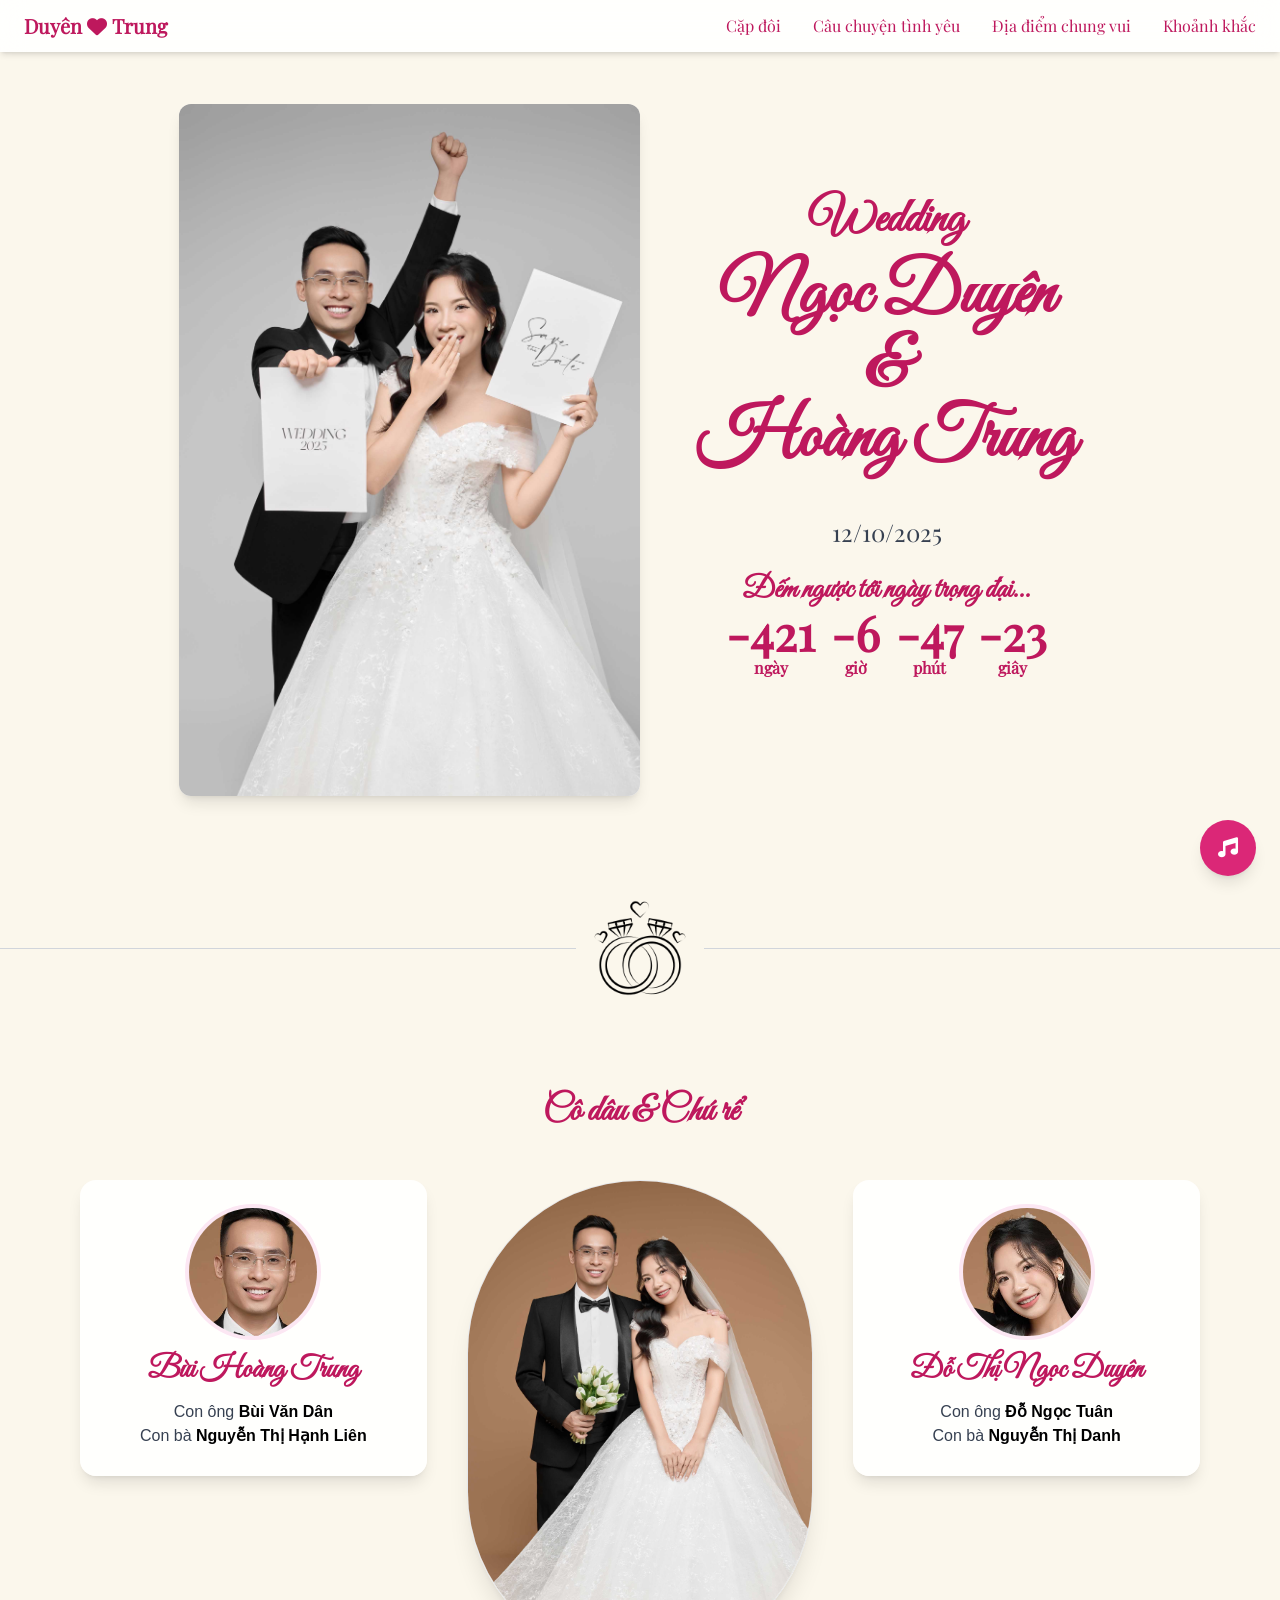
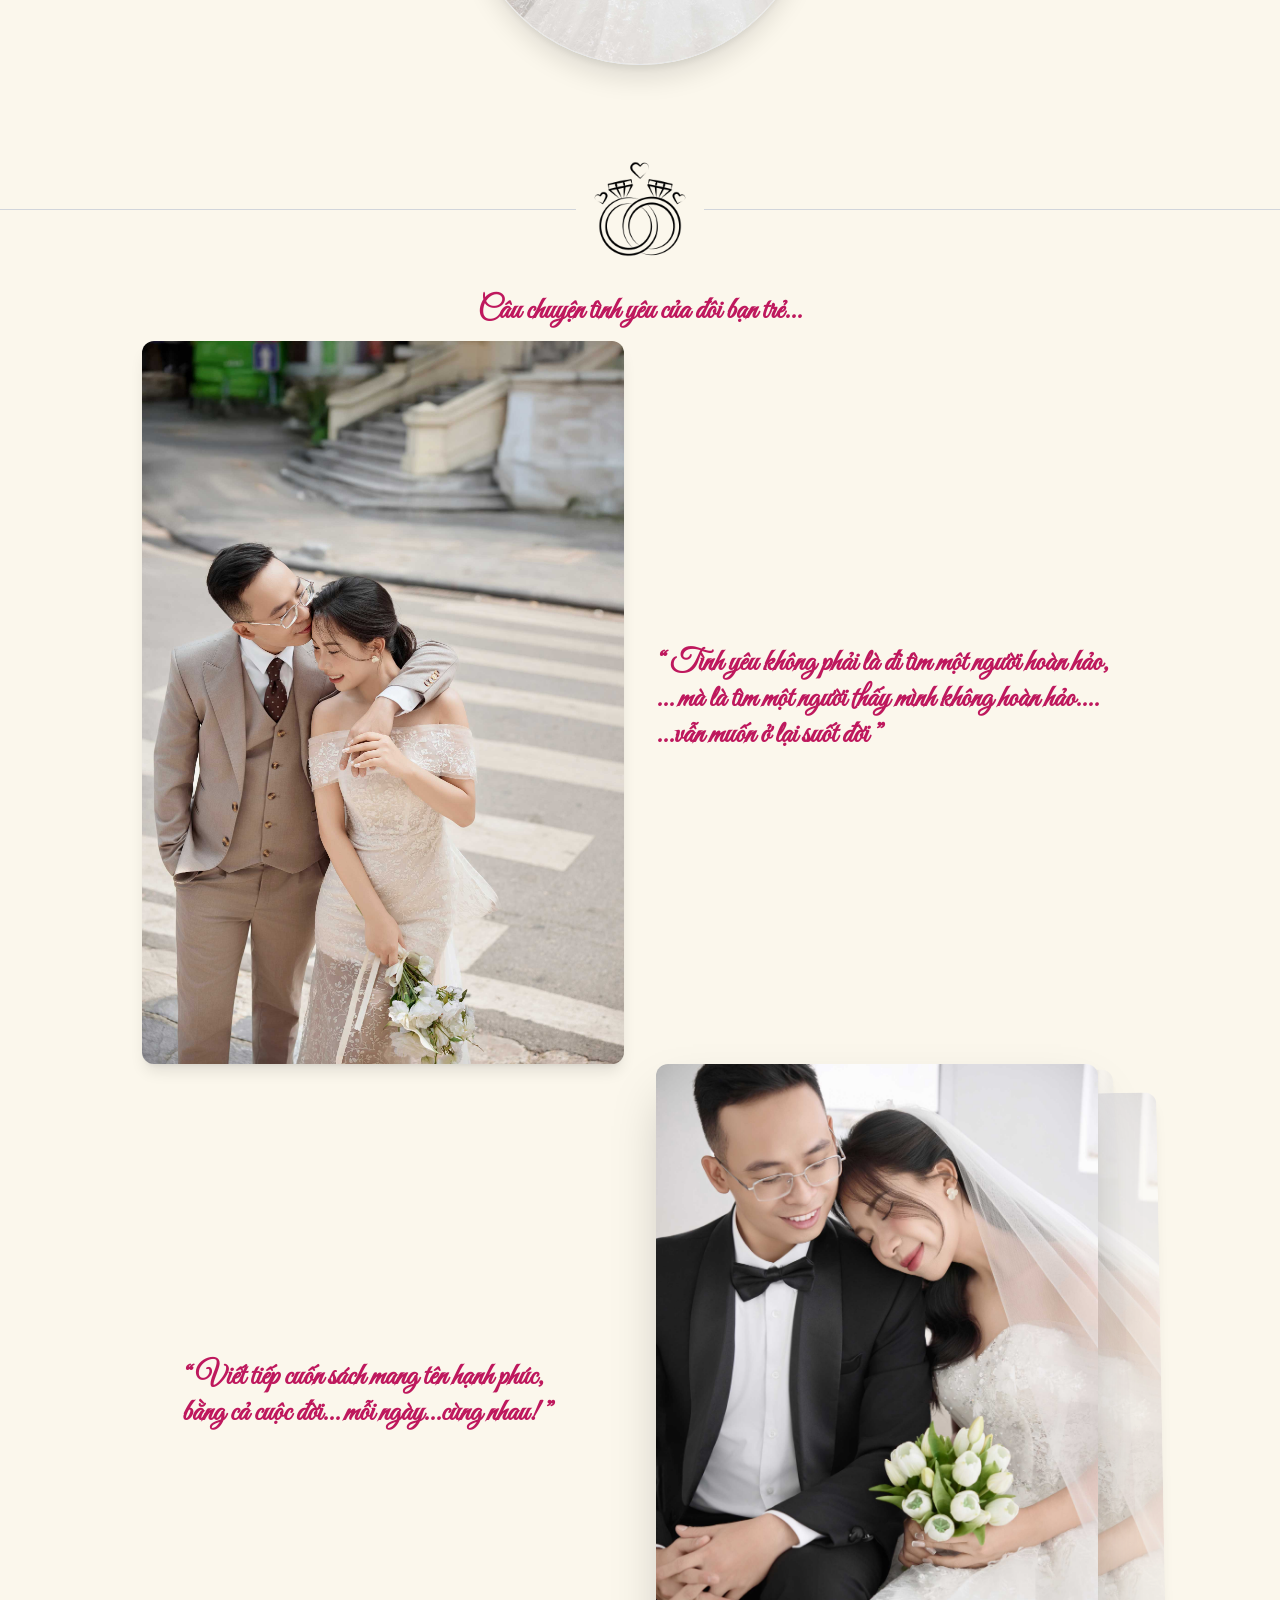
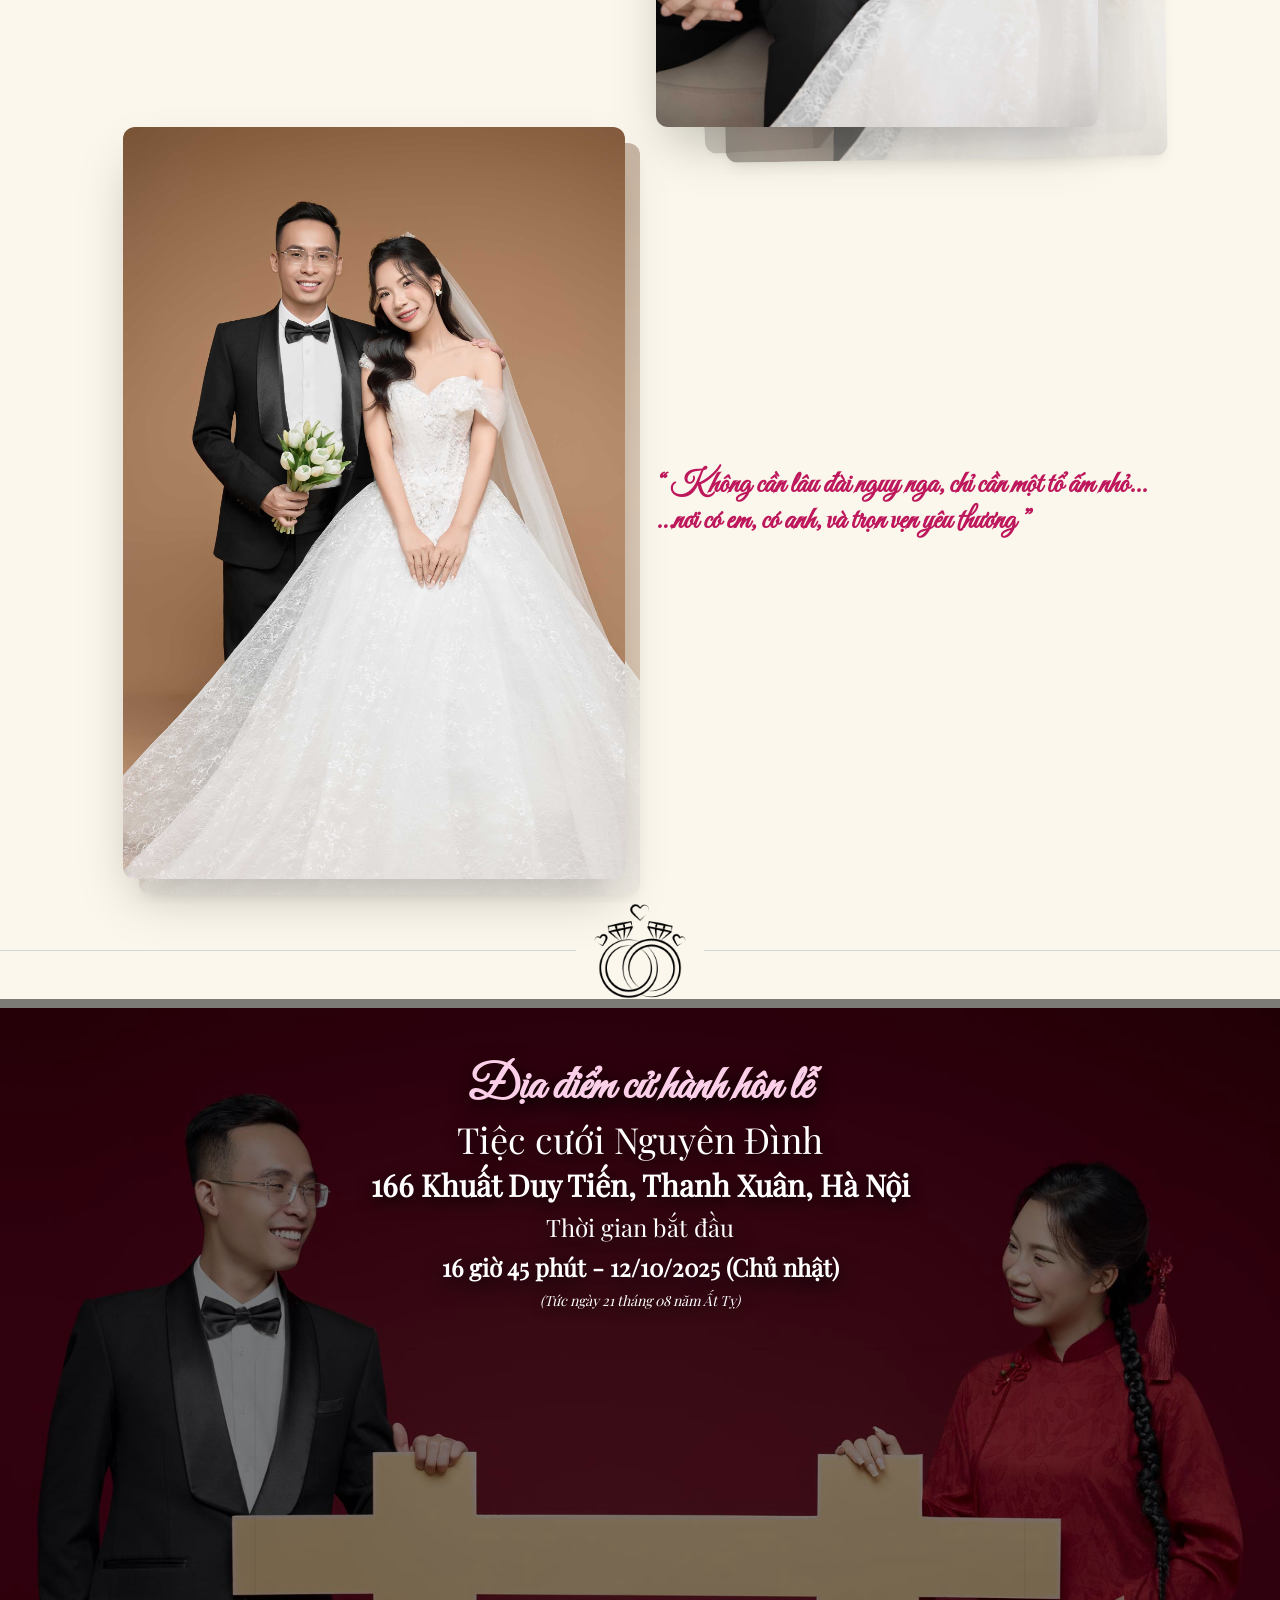
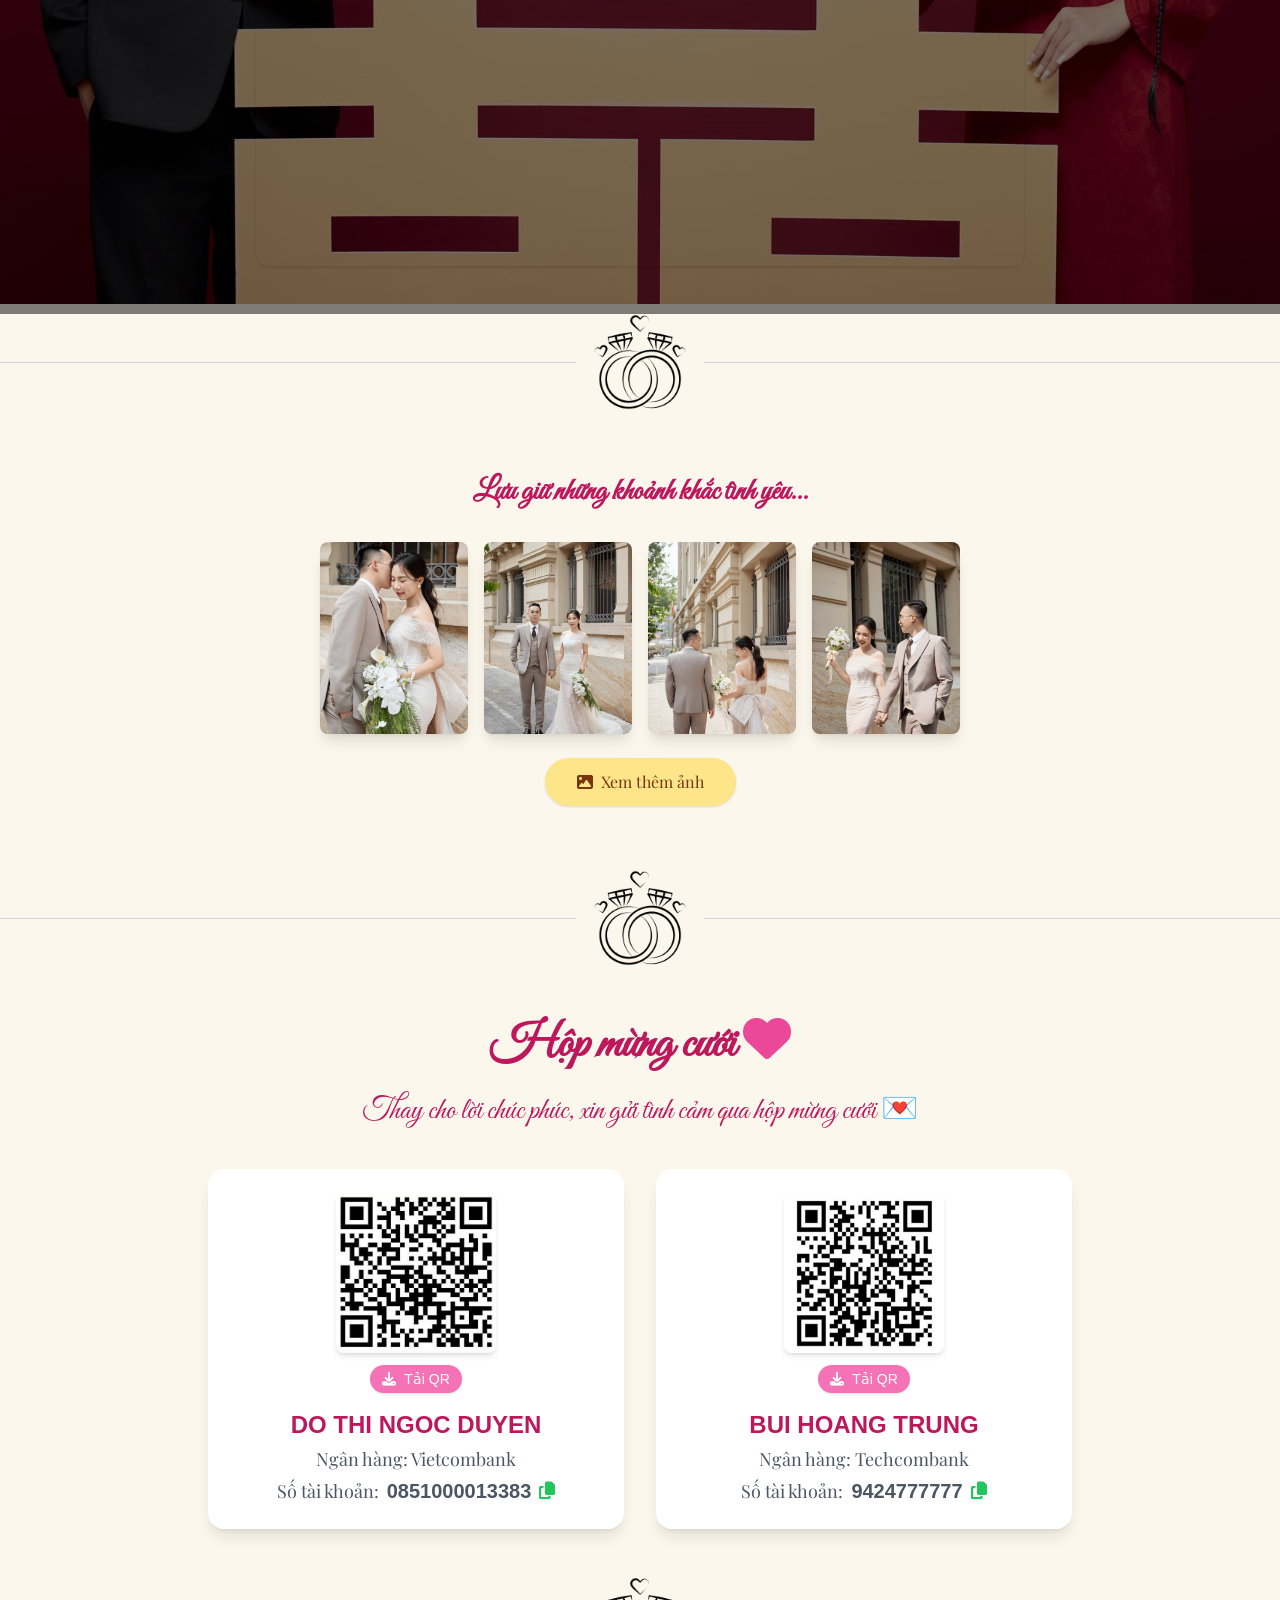
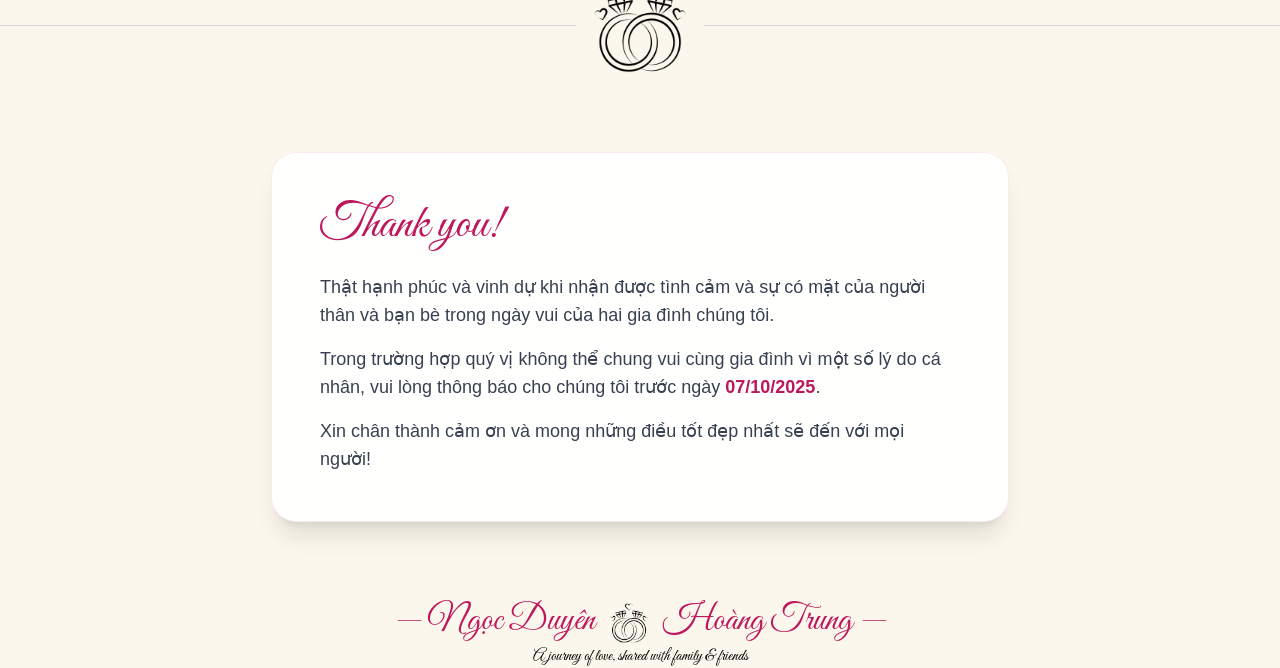
==== index.html @ e0f43626 "Auto-generated commit" ====
<!doctype html>
<html lang="en" data-critters-container>
<head>
  <meta charset="utf-8">
  <title>Trung &hearts; Duyên</title>
  <base href="https://ithoangtrung.github.io/wedding-duyen-trung-1110/">
  <meta name="viewport" content="width=device-width, initial-scale=1">
  <link rel="icon" type="image/x-icon" href="favicon.ico">

  <link rel="stylesheet" href="https://cdnjs.cloudflare.com/ajax/libs/font-awesome/6.4.0/css/all.min.css">
  <link href="https://unpkg.com/aos@2.3.4/dist/aos.css" rel="stylesheet">
  <script src="https://unpkg.com/aos@2.3.4/dist/aos.js"></script>
<style>@charset "UTF-8";:root{--swiper-theme-color: #007aff}:root{--swiper-navigation-size: 44px}*,:before,:after{--tw-border-spacing-x: 0;--tw-border-spacing-y: 0;--tw-translate-x: 0;--tw-translate-y: 0;--tw-rotate: 0;--tw-skew-x: 0;--tw-skew-y: 0;--tw-scale-x: 1;--tw-scale-y: 1;--tw-pan-x: ;--tw-pan-y: ;--tw-pinch-zoom: ;--tw-scroll-snap-strictness: proximity;--tw-gradient-from-position: ;--tw-gradient-via-position: ;--tw-gradient-to-position: ;--tw-ordinal: ;--tw-slashed-zero: ;--tw-numeric-figure: ;--tw-numeric-spacing: ;--tw-numeric-fraction: ;--tw-ring-inset: ;--tw-ring-offset-width: 0px;--tw-ring-offset-color: #fff;--tw-ring-color: rgb(59 130 246 / .5);--tw-ring-offset-shadow: 0 0 #0000;--tw-ring-shadow: 0 0 #0000;--tw-shadow: 0 0 #0000;--tw-shadow-colored: 0 0 #0000;--tw-blur: ;--tw-brightness: ;--tw-contrast: ;--tw-grayscale: ;--tw-hue-rotate: ;--tw-invert: ;--tw-saturate: ;--tw-sepia: ;--tw-drop-shadow: ;--tw-backdrop-blur: ;--tw-backdrop-brightness: ;--tw-backdrop-contrast: ;--tw-backdrop-grayscale: ;--tw-backdrop-hue-rotate: ;--tw-backdrop-invert: ;--tw-backdrop-opacity: ;--tw-backdrop-saturate: ;--tw-backdrop-sepia: ;--tw-contain-size: ;--tw-contain-layout: ;--tw-contain-paint: ;--tw-contain-style: }*,:before,:after{box-sizing:border-box;border-width:0;border-style:solid;border-color:#e5e7eb}:before,:after{--tw-content: ""}html{line-height:1.5;-webkit-text-size-adjust:100%;-moz-tab-size:4;tab-size:4;font-family:ui-sans-serif,system-ui,sans-serif,"Apple Color Emoji","Segoe UI Emoji",Segoe UI Symbol,"Noto Color Emoji";font-feature-settings:normal;font-variation-settings:normal;-webkit-tap-highlight-color:transparent}body{margin:0;line-height:inherit}
</style><link rel="stylesheet" href="styles-RB2INZT5.css" media="print" onload="this.media='all'"><noscript><link rel="stylesheet" href="styles-RB2INZT5.css"></noscript></head>
<body>
  <app-root></app-root>
  <script>
    AOS.init({
      duration: 800, // thời gian hiệu ứng (ms)
      easing: 'ease-in-out', // kiểu chuyển động
      once: true // chỉ chạy 1 lần khi scroll tới
    });
  </script>
<script src="polyfills-FFHMD2TL.js" type="module"></script><script src="scripts-SDK7ESJY.js" defer></script><script src="main-FVS5R2M3.js" type="module"></script></body>
</html>
---- styles-RB2INZT5.css ----
@charset "UTF-8";:root{--swiper-theme-color: #007aff}:host{position:relative;display:block;margin-left:auto;margin-right:auto;z-index:1}.swiper{margin-left:auto;margin-right:auto;position:relative;overflow:hidden;list-style:none;padding:0;z-index:1;display:block}.swiper-vertical>.swiper-wrapper{flex-direction:column}.swiper-wrapper{position:relative;width:100%;height:100%;z-index:1;display:flex;transition-property:transform;transition-timing-function:var(--swiper-wrapper-transition-timing-function, initial);box-sizing:content-box}.swiper-android .swiper-slide,.swiper-ios .swiper-slide,.swiper-wrapper{transform:translateZ(0)}.swiper-horizontal{touch-action:pan-y}.swiper-vertical{touch-action:pan-x}.swiper-slide{flex-shrink:0;width:100%;height:100%;position:relative;transition-property:transform;display:block}.swiper-slide-invisible-blank{visibility:hidden}.swiper-autoheight,.swiper-autoheight .swiper-slide{height:auto}.swiper-autoheight .swiper-wrapper{align-items:flex-start;transition-property:transform,height}.swiper-backface-hidden .swiper-slide{transform:translateZ(0);backface-visibility:hidden}.swiper-3d.swiper-css-mode .swiper-wrapper{perspective:1200px}.swiper-3d .swiper-wrapper{transform-style:preserve-3d}.swiper-3d{perspective:1200px}.swiper-3d :is(.swiper-slide,.swiper-cube-shadow){transform-style:preserve-3d}.swiper-css-mode>.swiper-wrapper{overflow:auto;scrollbar-width:none;-ms-overflow-style:none}.swiper-css-mode>.swiper-wrapper::-webkit-scrollbar{display:none}.swiper-css-mode>.swiper-wrapper>.swiper-slide{scroll-snap-align:start start}.swiper-css-mode.swiper-horizontal>.swiper-wrapper{scroll-snap-type:x mandatory}.swiper-css-mode.swiper-vertical>.swiper-wrapper{scroll-snap-type:y mandatory}.swiper-css-mode.swiper-free-mode>.swiper-wrapper{scroll-snap-type:none}.swiper-css-mode.swiper-free-mode>.swiper-wrapper>.swiper-slide{scroll-snap-align:none}.swiper-css-mode.swiper-centered>.swiper-wrapper:before{content:"";flex-shrink:0;order:9999}.swiper-css-mode.swiper-centered>.swiper-wrapper>.swiper-slide{scroll-snap-align:center center;scroll-snap-stop:always}.swiper-css-mode.swiper-centered.swiper-horizontal>.swiper-wrapper>.swiper-slide:first-child{margin-inline-start:var(--swiper-centered-offset-before)}.swiper-css-mode.swiper-centered.swiper-horizontal>.swiper-wrapper:before{height:100%;min-height:1px;width:var(--swiper-centered-offset-after)}.swiper-css-mode.swiper-centered.swiper-vertical>.swiper-wrapper>.swiper-slide:first-child{margin-block-start:var(--swiper-centered-offset-before)}.swiper-css-mode.swiper-centered.swiper-vertical>.swiper-wrapper:before{width:100%;min-width:1px;height:var(--swiper-centered-offset-after)}.swiper-3d :is(.swiper-slide-shadow,.swiper-slide-shadow-left,.swiper-slide-shadow-right,.swiper-slide-shadow-top,.swiper-slide-shadow-bottom){position:absolute;left:0;top:0;width:100%;height:100%;pointer-events:none;z-index:10}.swiper-3d .swiper-slide-shadow{background:#00000026}.swiper-3d .swiper-slide-shadow-left{background-image:linear-gradient(to left,#00000080,#0000)}.swiper-3d .swiper-slide-shadow-right{background-image:linear-gradient(to right,#00000080,#0000)}.swiper-3d .swiper-slide-shadow-top{background-image:linear-gradient(to top,#00000080,#0000)}.swiper-3d .swiper-slide-shadow-bottom{background-image:linear-gradient(to bottom,#00000080,#0000)}.swiper-lazy-preloader{width:42px;height:42px;position:absolute;left:50%;top:50%;margin-left:-21px;margin-top:-21px;z-index:10;transform-origin:50%;box-sizing:border-box;border:4px solid var(--swiper-preloader-color, var(--swiper-theme-color));border-radius:50%;border-top-color:transparent}:is(.swiper:not(.swiper-watch-progress),.swiper-watch-progress .swiper-slide-visible) .swiper-lazy-preloader{animation:swiper-preloader-spin 1s infinite linear}.swiper-lazy-preloader-white{--swiper-preloader-color: #fff}.swiper-lazy-preloader-black{--swiper-preloader-color: #000}@keyframes swiper-preloader-spin{0%{transform:rotate(0)}to{transform:rotate(360deg)}}.swiper-virtual .swiper-slide{-webkit-backface-visibility:hidden;transform:translateZ(0)}.swiper-virtual.swiper-css-mode .swiper-wrapper:after{content:"";position:absolute;left:0;top:0;pointer-events:none}.swiper-virtual.swiper-css-mode.swiper-horizontal .swiper-wrapper:after{height:1px;width:var(--swiper-virtual-size)}.swiper-virtual.swiper-css-mode.swiper-vertical .swiper-wrapper:after{width:1px;height:var(--swiper-virtual-size)}:root{--swiper-navigation-size: 44px}.swiper-button-prev,.swiper-button-next{position:absolute;width:var(--swiper-navigation-size);height:var(--swiper-navigation-size);z-index:10;cursor:pointer;display:flex;align-items:center;justify-content:center;color:var(--swiper-navigation-color, var(--swiper-theme-color))}:is(.swiper-button-prev,.swiper-button-next).swiper-button-disabled{opacity:.35;cursor:auto;pointer-events:none}:is(.swiper-button-prev,.swiper-button-next).swiper-button-hidden{opacity:0;cursor:auto;pointer-events:none}.swiper-navigation-disabled :is(.swiper-button-prev,.swiper-button-next){display:none!important}:is(.swiper-button-prev,.swiper-button-next) svg{width:100%;height:100%;object-fit:contain;transform-origin:center;fill:currentColor;pointer-events:none}.swiper-button-lock{display:none}.swiper-horizontal .swiper-button-prev,.swiper-horizontal .swiper-button-next,.swiper-horizontal~.swiper-button-prev,.swiper-horizontal~.swiper-button-next{top:var(--swiper-navigation-top-offset, 50%);margin-top:calc(0px - (var(--swiper-navigation-size) / 2))}.swiper-horizontal .swiper-button-prev,.swiper-horizontal~.swiper-button-prev,.swiper-horizontal.swiper-rtl .swiper-button-next,.swiper-horizontal.swiper-rtl~.swiper-button-next{left:var(--swiper-navigation-sides-offset, 4px);right:auto}.swiper-horizontal .swiper-button-next,.swiper-horizontal~.swiper-button-next,.swiper-horizontal.swiper-rtl .swiper-button-prev,.swiper-horizontal.swiper-rtl~.swiper-button-prev{right:var(--swiper-navigation-sides-offset, 4px);left:auto}:is(.swiper-horizontal .swiper-button-prev,.swiper-horizontal~.swiper-button-prev,.swiper-horizontal.swiper-rtl .swiper-button-next,.swiper-horizontal.swiper-rtl~.swiper-button-next) .swiper-navigation-icon{transform:rotate(180deg)}.swiper-horizontal:is(.swiper-rtl .swiper-button-prev,.swiper-rtl~.swiper-button-prev) .swiper-navigation-icon{transform:rotate(0)}.swiper-vertical .swiper-button-prev,.swiper-vertical .swiper-button-next,.swiper-vertical~.swiper-button-prev,.swiper-vertical~.swiper-button-next{left:var(--swiper-navigation-top-offset, 50%);margin-left:calc(0px - (var(--swiper-navigation-size) / 2))}.swiper-vertical .swiper-button-prev,.swiper-vertical~.swiper-button-prev{top:var(--swiper-navigation-sides-offset, 4px);bottom:auto;transform:rotate(-90deg)}.swiper-vertical .swiper-button-next,.swiper-vertical~.swiper-button-next{bottom:var(--swiper-navigation-sides-offset, 4px);top:auto;transform:rotate(90deg)}.swiper-pagination{position:absolute;text-align:center;transition:.3s opacity;transform:translateZ(0);z-index:10}.swiper-pagination.swiper-pagination-hidden{opacity:0}.swiper-pagination-disabled>.swiper-pagination,.swiper-pagination.swiper-pagination-disabled{display:none!important}.swiper-pagination-fraction,.swiper-pagination-custom,.swiper-horizontal>.swiper-pagination-bullets,.swiper-pagination-bullets.swiper-pagination-horizontal{bottom:var(--swiper-pagination-bottom, 8px);top:var(--swiper-pagination-top, auto);left:0;width:100%}.swiper-pagination-bullets-dynamic{overflow:hidden;font-size:0}.swiper-pagination-bullets-dynamic .swiper-pagination-bullet{transform:scale(.33);position:relative}.swiper-pagination-bullets-dynamic :is(.swiper-pagination-bullet-active,.swiper-pagination-bullet-active-main){transform:scale(1)}.swiper-pagination-bullets-dynamic .swiper-pagination-bullet-active-prev{transform:scale(.66)}.swiper-pagination-bullets-dynamic .swiper-pagination-bullet-active-prev-prev{transform:scale(.33)}.swiper-pagination-bullets-dynamic .swiper-pagination-bullet-active-next{transform:scale(.66)}.swiper-pagination-bullets-dynamic .swiper-pagination-bullet-active-next-next{transform:scale(.33)}.swiper-pagination-bullet{width:var(--swiper-pagination-bullet-width, var(--swiper-pagination-bullet-size, 8px));height:var(--swiper-pagination-bullet-height, var(--swiper-pagination-bullet-size, 8px));display:inline-block;border-radius:var(--swiper-pagination-bullet-border-radius, 50%);background:var(--swiper-pagination-bullet-inactive-color, #000);opacity:var(--swiper-pagination-bullet-inactive-opacity, .2)}button.swiper-pagination-bullet{border:none;margin:0;padding:0;box-shadow:none;appearance:none}.swiper-pagination-clickable .swiper-pagination-bullet{cursor:pointer}.swiper-pagination-bullet:only-child{display:none!important}.swiper-pagination-bullet-active{opacity:var(--swiper-pagination-bullet-opacity, 1);background:var(--swiper-pagination-color, var(--swiper-theme-color))}.swiper-vertical>.swiper-pagination-bullets,.swiper-pagination-vertical.swiper-pagination-bullets{right:var(--swiper-pagination-right, 8px);left:var(--swiper-pagination-left, auto);top:50%;transform:translate3d(0,-50%,0)}:is(.swiper-vertical>.swiper-pagination-bullets,.swiper-pagination-vertical.swiper-pagination-bullets) .swiper-pagination-bullet{margin:var(--swiper-pagination-bullet-vertical-gap, 6px) 0;display:block}:is(.swiper-vertical>.swiper-pagination-bullets,.swiper-pagination-vertical.swiper-pagination-bullets).swiper-pagination-bullets-dynamic{top:50%;transform:translateY(-50%);width:8px}:is(.swiper-vertical>.swiper-pagination-bullets,.swiper-pagination-vertical.swiper-pagination-bullets).swiper-pagination-bullets-dynamic .swiper-pagination-bullet{display:inline-block;transition:.2s transform,.2s top}:is(.swiper-horizontal>.swiper-pagination-bullets,.swiper-pagination-horizontal.swiper-pagination-bullets) .swiper-pagination-bullet{margin:0 var(--swiper-pagination-bullet-horizontal-gap, 4px)}:is(.swiper-horizontal>.swiper-pagination-bullets,.swiper-pagination-horizontal.swiper-pagination-bullets).swiper-pagination-bullets-dynamic{left:50%;transform:translate(-50%);white-space:nowrap}:is(.swiper-horizontal>.swiper-pagination-bullets,.swiper-pagination-horizontal.swiper-pagination-bullets).swiper-pagination-bullets-dynamic .swiper-pagination-bullet{transition:.2s transform,.2s left}.swiper-horizontal.swiper-rtl>.swiper-pagination-bullets-dynamic .swiper-pagination-bullet{transition:.2s transform,.2s right}.swiper-pagination-fraction{color:var(--swiper-pagination-fraction-color, inherit)}.swiper-pagination-progressbar{background:var(--swiper-pagination-progressbar-bg-color, rgba(0, 0, 0, .25));position:absolute}.swiper-pagination-progressbar .swiper-pagination-progressbar-fill{background:var(--swiper-pagination-color, var(--swiper-theme-color));position:absolute;left:0;top:0;width:100%;height:100%;transform:scale(0);transform-origin:left top}.swiper-rtl .swiper-pagination-progressbar .swiper-pagination-progressbar-fill{transform-origin:right top}.swiper-horizontal>.swiper-pagination-progressbar,.swiper-pagination-progressbar.swiper-pagination-horizontal,.swiper-vertical>.swiper-pagination-progressbar.swiper-pagination-progressbar-opposite,.swiper-pagination-progressbar.swiper-pagination-vertical.swiper-pagination-progressbar-opposite{width:100%;height:var(--swiper-pagination-progressbar-size, 4px);left:0;top:0}.swiper-vertical>.swiper-pagination-progressbar,.swiper-pagination-progressbar.swiper-pagination-vertical,.swiper-horizontal>.swiper-pagination-progressbar.swiper-pagination-progressbar-opposite,.swiper-pagination-progressbar.swiper-pagination-horizontal.swiper-pagination-progressbar-opposite{width:var(--swiper-pagination-progressbar-size, 4px);height:100%;left:0;top:0}.swiper-pagination-lock{display:none}.swiper-scrollbar{border-radius:var(--swiper-scrollbar-border-radius, 10px);position:relative;touch-action:none;background:var(--swiper-scrollbar-bg-color, rgba(0, 0, 0, .1))}.swiper-scrollbar-disabled>.swiper-scrollbar,.swiper-scrollbar.swiper-scrollbar-disabled{display:none!important}.swiper-horizontal>.swiper-scrollbar,.swiper-scrollbar.swiper-scrollbar-horizontal{position:absolute;left:var(--swiper-scrollbar-sides-offset, 1%);bottom:var(--swiper-scrollbar-bottom, 4px);top:var(--swiper-scrollbar-top, auto);z-index:50;height:var(--swiper-scrollbar-size, 4px);width:calc(100% - 2 * var(--swiper-scrollbar-sides-offset, 1%))}.swiper-vertical>.swiper-scrollbar,.swiper-scrollbar.swiper-scrollbar-vertical{position:absolute;left:var(--swiper-scrollbar-left, auto);right:var(--swiper-scrollbar-right, 4px);top:var(--swiper-scrollbar-sides-offset, 1%);z-index:50;width:var(--swiper-scrollbar-size, 4px);height:calc(100% - 2 * var(--swiper-scrollbar-sides-offset, 1%))}.swiper-scrollbar-drag{height:100%;width:100%;position:relative;background:var(--swiper-scrollbar-drag-bg-color, rgba(0, 0, 0, .5));border-radius:var(--swiper-scrollbar-border-radius, 10px);left:0;top:0}.swiper-scrollbar-cursor-drag{cursor:move}.swiper-scrollbar-lock{display:none}.swiper-zoom-container{width:100%;height:100%;display:flex;justify-content:center;align-items:center;text-align:center}.swiper-zoom-container>:is(img,svg,canvas){max-width:100%;max-height:100%;object-fit:contain}.swiper-slide-zoomed{cursor:move;touch-action:none}.swiper .swiper-notification{position:absolute;left:0;top:0;pointer-events:none;opacity:0;z-index:-1000}.swiper-free-mode>.swiper-wrapper{transition-timing-function:ease-out;margin:0 auto}.swiper-grid>.swiper-wrapper{flex-wrap:wrap}.swiper-grid-column>.swiper-wrapper{flex-wrap:wrap;flex-direction:column}.swiper-fade.swiper-free-mode .swiper-slide{transition-timing-function:ease-out}.swiper-fade .swiper-slide{pointer-events:none;transition-property:opacity}.swiper-fade .swiper-slide .swiper-slide{pointer-events:none}.swiper-fade .swiper-slide-active,.swiper-fade .swiper-slide-active .swiper-slide-active{pointer-events:auto}.swiper.swiper-cube{overflow:visible}.swiper-cube .swiper-slide{pointer-events:none;backface-visibility:hidden;z-index:1;visibility:hidden;transform-origin:0 0;width:100%;height:100%}.swiper-cube .swiper-slide .swiper-slide{pointer-events:none}.swiper-cube.swiper-rtl .swiper-slide{transform-origin:100% 0}.swiper-cube .swiper-slide-active,.swiper-cube .swiper-slide-active .swiper-slide-active{pointer-events:auto}.swiper-cube :is(.swiper-slide-active,.swiper-slide-next,.swiper-slide-prev){pointer-events:auto;visibility:visible}.swiper-cube .swiper-cube-shadow{position:absolute;left:0;bottom:0;width:100%;height:100%;opacity:.6;z-index:0}.swiper-cube .swiper-cube-shadow:before{content:"";background:#000;position:absolute;inset:0;filter:blur(50px)}.swiper-cube .swiper-slide-next+.swiper-slide{pointer-events:auto;visibility:visible}.swiper-cube :is(.swiper-slide-shadow-cube.swiper-slide-shadow-top,.swiper-slide-shadow-cube.swiper-slide-shadow-bottom,.swiper-slide-shadow-cube.swiper-slide-shadow-left,.swiper-slide-shadow-cube.swiper-slide-shadow-right){z-index:0;backface-visibility:hidden}.swiper.swiper-flip{overflow:visible}.swiper-flip .swiper-slide{pointer-events:none;backface-visibility:hidden;z-index:1}.swiper-flip .swiper-slide .swiper-slide{pointer-events:none}.swiper-flip .swiper-slide-active,.swiper-flip .swiper-slide-active .swiper-slide-active{pointer-events:auto}.swiper-flip :is(.swiper-slide-shadow-flip.swiper-slide-shadow-top,.swiper-slide-shadow-flip.swiper-slide-shadow-bottom,.swiper-slide-shadow-flip.swiper-slide-shadow-left,.swiper-slide-shadow-flip.swiper-slide-shadow-right){z-index:0;backface-visibility:hidden}.swiper-creative .swiper-slide{backface-visibility:hidden;overflow:hidden;transition-property:transform,opacity,height}.swiper.swiper-cards{overflow:visible}.swiper-cards .swiper-slide{transform-origin:center bottom;backface-visibility:hidden;overflow:hidden}[data-aos][data-aos][data-aos-duration="50"],body[data-aos-duration="50"] [data-aos]{transition-duration:50ms}[data-aos][data-aos][data-aos-delay="50"],body[data-aos-delay="50"] [data-aos]{transition-delay:0}[data-aos][data-aos][data-aos-delay="50"].aos-animate,body[data-aos-delay="50"] [data-aos].aos-animate{transition-delay:50ms}[data-aos][data-aos][data-aos-duration="100"],body[data-aos-duration="100"] [data-aos]{transition-duration:.1s}[data-aos][data-aos][data-aos-delay="100"],body[data-aos-delay="100"] [data-aos]{transition-delay:0}[data-aos][data-aos][data-aos-delay="100"].aos-animate,body[data-aos-delay="100"] [data-aos].aos-animate{transition-delay:.1s}[data-aos][data-aos][data-aos-duration="150"],body[data-aos-duration="150"] [data-aos]{transition-duration:.15s}[data-aos][data-aos][data-aos-delay="150"],body[data-aos-delay="150"] [data-aos]{transition-delay:0}[data-aos][data-aos][data-aos-delay="150"].aos-animate,body[data-aos-delay="150"] [data-aos].aos-animate{transition-delay:.15s}[data-aos][data-aos][data-aos-duration="200"],body[data-aos-duration="200"] [data-aos]{transition-duration:.2s}[data-aos][data-aos][data-aos-delay="200"],body[data-aos-delay="200"] [data-aos]{transition-delay:0}[data-aos][data-aos][data-aos-delay="200"].aos-animate,body[data-aos-delay="200"] [data-aos].aos-animate{transition-delay:.2s}[data-aos][data-aos][data-aos-duration="250"],body[data-aos-duration="250"] [data-aos]{transition-duration:.25s}[data-aos][data-aos][data-aos-delay="250"],body[data-aos-delay="250"] [data-aos]{transition-delay:0}[data-aos][data-aos][data-aos-delay="250"].aos-animate,body[data-aos-delay="250"] [data-aos].aos-animate{transition-delay:.25s}[data-aos][data-aos][data-aos-duration="300"],body[data-aos-duration="300"] [data-aos]{transition-duration:.3s}[data-aos][data-aos][data-aos-delay="300"],body[data-aos-delay="300"] [data-aos]{transition-delay:0}[data-aos][data-aos][data-aos-delay="300"].aos-animate,body[data-aos-delay="300"] [data-aos].aos-animate{transition-delay:.3s}[data-aos][data-aos][data-aos-duration="350"],body[data-aos-duration="350"] [data-aos]{transition-duration:.35s}[data-aos][data-aos][data-aos-delay="350"],body[data-aos-delay="350"] [data-aos]{transition-delay:0}[data-aos][data-aos][data-aos-delay="350"].aos-animate,body[data-aos-delay="350"] [data-aos].aos-animate{transition-delay:.35s}[data-aos][data-aos][data-aos-duration="400"],body[data-aos-duration="400"] [data-aos]{transition-duration:.4s}[data-aos][data-aos][data-aos-delay="400"],body[data-aos-delay="400"] [data-aos]{transition-delay:0}[data-aos][data-aos][data-aos-delay="400"].aos-animate,body[data-aos-delay="400"] [data-aos].aos-animate{transition-delay:.4s}[data-aos][data-aos][data-aos-duration="450"],body[data-aos-duration="450"] [data-aos]{transition-duration:.45s}[data-aos][data-aos][data-aos-delay="450"],body[data-aos-delay="450"] [data-aos]{transition-delay:0}[data-aos][data-aos][data-aos-delay="450"].aos-animate,body[data-aos-delay="450"] [data-aos].aos-animate{transition-delay:.45s}[data-aos][data-aos][data-aos-duration="500"],body[data-aos-duration="500"] [data-aos]{transition-duration:.5s}[data-aos][data-aos][data-aos-delay="500"],body[data-aos-delay="500"] [data-aos]{transition-delay:0}[data-aos][data-aos][data-aos-delay="500"].aos-animate,body[data-aos-delay="500"] [data-aos].aos-animate{transition-delay:.5s}[data-aos][data-aos][data-aos-duration="550"],body[data-aos-duration="550"] [data-aos]{transition-duration:.55s}[data-aos][data-aos][data-aos-delay="550"],body[data-aos-delay="550"] [data-aos]{transition-delay:0}[data-aos][data-aos][data-aos-delay="550"].aos-animate,body[data-aos-delay="550"] [data-aos].aos-animate{transition-delay:.55s}[data-aos][data-aos][data-aos-duration="600"],body[data-aos-duration="600"] [data-aos]{transition-duration:.6s}[data-aos][data-aos][data-aos-delay="600"],body[data-aos-delay="600"] [data-aos]{transition-delay:0}[data-aos][data-aos][data-aos-delay="600"].aos-animate,body[data-aos-delay="600"] [data-aos].aos-animate{transition-delay:.6s}[data-aos][data-aos][data-aos-duration="650"],body[data-aos-duration="650"] [data-aos]{transition-duration:.65s}[data-aos][data-aos][data-aos-delay="650"],body[data-aos-delay="650"] [data-aos]{transition-delay:0}[data-aos][data-aos][data-aos-delay="650"].aos-animate,body[data-aos-delay="650"] [data-aos].aos-animate{transition-delay:.65s}[data-aos][data-aos][data-aos-duration="700"],body[data-aos-duration="700"] [data-aos]{transition-duration:.7s}[data-aos][data-aos][data-aos-delay="700"],body[data-aos-delay="700"] [data-aos]{transition-delay:0}[data-aos][data-aos][data-aos-delay="700"].aos-animate,body[data-aos-delay="700"] [data-aos].aos-animate{transition-delay:.7s}[data-aos][data-aos][data-aos-duration="750"],body[data-aos-duration="750"] [data-aos]{transition-duration:.75s}[data-aos][data-aos][data-aos-delay="750"],body[data-aos-delay="750"] [data-aos]{transition-delay:0}[data-aos][data-aos][data-aos-delay="750"].aos-animate,body[data-aos-delay="750"] [data-aos].aos-animate{transition-delay:.75s}[data-aos][data-aos][data-aos-duration="800"],body[data-aos-duration="800"] [data-aos]{transition-duration:.8s}[data-aos][data-aos][data-aos-delay="800"],body[data-aos-delay="800"] [data-aos]{transition-delay:0}[data-aos][data-aos][data-aos-delay="800"].aos-animate,body[data-aos-delay="800"] [data-aos].aos-animate{transition-delay:.8s}[data-aos][data-aos][data-aos-duration="850"],body[data-aos-duration="850"] [data-aos]{transition-duration:.85s}[data-aos][data-aos][data-aos-delay="850"],body[data-aos-delay="850"] [data-aos]{transition-delay:0}[data-aos][data-aos][data-aos-delay="850"].aos-animate,body[data-aos-delay="850"] [data-aos].aos-animate{transition-delay:.85s}[data-aos][data-aos][data-aos-duration="900"],body[data-aos-duration="900"] [data-aos]{transition-duration:.9s}[data-aos][data-aos][data-aos-delay="900"],body[data-aos-delay="900"] [data-aos]{transition-delay:0}[data-aos][data-aos][data-aos-delay="900"].aos-animate,body[data-aos-delay="900"] [data-aos].aos-animate{transition-delay:.9s}[data-aos][data-aos][data-aos-duration="950"],body[data-aos-duration="950"] [data-aos]{transition-duration:.95s}[data-aos][data-aos][data-aos-delay="950"],body[data-aos-delay="950"] [data-aos]{transition-delay:0}[data-aos][data-aos][data-aos-delay="950"].aos-animate,body[data-aos-delay="950"] [data-aos].aos-animate{transition-delay:.95s}[data-aos][data-aos][data-aos-duration="1000"],body[data-aos-duration="1000"] [data-aos]{transition-duration:1s}[data-aos][data-aos][data-aos-delay="1000"],body[data-aos-delay="1000"] [data-aos]{transition-delay:0}[data-aos][data-aos][data-aos-delay="1000"].aos-animate,body[data-aos-delay="1000"] [data-aos].aos-animate{transition-delay:1s}[data-aos][data-aos][data-aos-duration="1050"],body[data-aos-duration="1050"] [data-aos]{transition-duration:1.05s}[data-aos][data-aos][data-aos-delay="1050"],body[data-aos-delay="1050"] [data-aos]{transition-delay:0}[data-aos][data-aos][data-aos-delay="1050"].aos-animate,body[data-aos-delay="1050"] [data-aos].aos-animate{transition-delay:1.05s}[data-aos][data-aos][data-aos-duration="1100"],body[data-aos-duration="1100"] [data-aos]{transition-duration:1.1s}[data-aos][data-aos][data-aos-delay="1100"],body[data-aos-delay="1100"] [data-aos]{transition-delay:0}[data-aos][data-aos][data-aos-delay="1100"].aos-animate,body[data-aos-delay="1100"] [data-aos].aos-animate{transition-delay:1.1s}[data-aos][data-aos][data-aos-duration="1150"],body[data-aos-duration="1150"] [data-aos]{transition-duration:1.15s}[data-aos][data-aos][data-aos-delay="1150"],body[data-aos-delay="1150"] [data-aos]{transition-delay:0}[data-aos][data-aos][data-aos-delay="1150"].aos-animate,body[data-aos-delay="1150"] [data-aos].aos-animate{transition-delay:1.15s}[data-aos][data-aos][data-aos-duration="1200"],body[data-aos-duration="1200"] [data-aos]{transition-duration:1.2s}[data-aos][data-aos][data-aos-delay="1200"],body[data-aos-delay="1200"] [data-aos]{transition-delay:0}[data-aos][data-aos][data-aos-delay="1200"].aos-animate,body[data-aos-delay="1200"] [data-aos].aos-animate{transition-delay:1.2s}[data-aos][data-aos][data-aos-duration="1250"],body[data-aos-duration="1250"] [data-aos]{transition-duration:1.25s}[data-aos][data-aos][data-aos-delay="1250"],body[data-aos-delay="1250"] [data-aos]{transition-delay:0}[data-aos][data-aos][data-aos-delay="1250"].aos-animate,body[data-aos-delay="1250"] [data-aos].aos-animate{transition-delay:1.25s}[data-aos][data-aos][data-aos-duration="1300"],body[data-aos-duration="1300"] [data-aos]{transition-duration:1.3s}[data-aos][data-aos][data-aos-delay="1300"],body[data-aos-delay="1300"] [data-aos]{transition-delay:0}[data-aos][data-aos][data-aos-delay="1300"].aos-animate,body[data-aos-delay="1300"] [data-aos].aos-animate{transition-delay:1.3s}[data-aos][data-aos][data-aos-duration="1350"],body[data-aos-duration="1350"] [data-aos]{transition-duration:1.35s}[data-aos][data-aos][data-aos-delay="1350"],body[data-aos-delay="1350"] [data-aos]{transition-delay:0}[data-aos][data-aos][data-aos-delay="1350"].aos-animate,body[data-aos-delay="1350"] [data-aos].aos-animate{transition-delay:1.35s}[data-aos][data-aos][data-aos-duration="1400"],body[data-aos-duration="1400"] [data-aos]{transition-duration:1.4s}[data-aos][data-aos][data-aos-delay="1400"],body[data-aos-delay="1400"] [data-aos]{transition-delay:0}[data-aos][data-aos][data-aos-delay="1400"].aos-animate,body[data-aos-delay="1400"] [data-aos].aos-animate{transition-delay:1.4s}[data-aos][data-aos][data-aos-duration="1450"],body[data-aos-duration="1450"] [data-aos]{transition-duration:1.45s}[data-aos][data-aos][data-aos-delay="1450"],body[data-aos-delay="1450"] [data-aos]{transition-delay:0}[data-aos][data-aos][data-aos-delay="1450"].aos-animate,body[data-aos-delay="1450"] [data-aos].aos-animate{transition-delay:1.45s}[data-aos][data-aos][data-aos-duration="1500"],body[data-aos-duration="1500"] [data-aos]{transition-duration:1.5s}[data-aos][data-aos][data-aos-delay="1500"],body[data-aos-delay="1500"] [data-aos]{transition-delay:0}[data-aos][data-aos][data-aos-delay="1500"].aos-animate,body[data-aos-delay="1500"] [data-aos].aos-animate{transition-delay:1.5s}[data-aos][data-aos][data-aos-duration="1550"],body[data-aos-duration="1550"] [data-aos]{transition-duration:1.55s}[data-aos][data-aos][data-aos-delay="1550"],body[data-aos-delay="1550"] [data-aos]{transition-delay:0}[data-aos][data-aos][data-aos-delay="1550"].aos-animate,body[data-aos-delay="1550"] [data-aos].aos-animate{transition-delay:1.55s}[data-aos][data-aos][data-aos-duration="1600"],body[data-aos-duration="1600"] [data-aos]{transition-duration:1.6s}[data-aos][data-aos][data-aos-delay="1600"],body[data-aos-delay="1600"] [data-aos]{transition-delay:0}[data-aos][data-aos][data-aos-delay="1600"].aos-animate,body[data-aos-delay="1600"] [data-aos].aos-animate{transition-delay:1.6s}[data-aos][data-aos][data-aos-duration="1650"],body[data-aos-duration="1650"] [data-aos]{transition-duration:1.65s}[data-aos][data-aos][data-aos-delay="1650"],body[data-aos-delay="1650"] [data-aos]{transition-delay:0}[data-aos][data-aos][data-aos-delay="1650"].aos-animate,body[data-aos-delay="1650"] [data-aos].aos-animate{transition-delay:1.65s}[data-aos][data-aos][data-aos-duration="1700"],body[data-aos-duration="1700"] [data-aos]{transition-duration:1.7s}[data-aos][data-aos][data-aos-delay="1700"],body[data-aos-delay="1700"] [data-aos]{transition-delay:0}[data-aos][data-aos][data-aos-delay="1700"].aos-animate,body[data-aos-delay="1700"] [data-aos].aos-animate{transition-delay:1.7s}[data-aos][data-aos][data-aos-duration="1750"],body[data-aos-duration="1750"] [data-aos]{transition-duration:1.75s}[data-aos][data-aos][data-aos-delay="1750"],body[data-aos-delay="1750"] [data-aos]{transition-delay:0}[data-aos][data-aos][data-aos-delay="1750"].aos-animate,body[data-aos-delay="1750"] [data-aos].aos-animate{transition-delay:1.75s}[data-aos][data-aos][data-aos-duration="1800"],body[data-aos-duration="1800"] [data-aos]{transition-duration:1.8s}[data-aos][data-aos][data-aos-delay="1800"],body[data-aos-delay="1800"] [data-aos]{transition-delay:0}[data-aos][data-aos][data-aos-delay="1800"].aos-animate,body[data-aos-delay="1800"] [data-aos].aos-animate{transition-delay:1.8s}[data-aos][data-aos][data-aos-duration="1850"],body[data-aos-duration="1850"] [data-aos]{transition-duration:1.85s}[data-aos][data-aos][data-aos-delay="1850"],body[data-aos-delay="1850"] [data-aos]{transition-delay:0}[data-aos][data-aos][data-aos-delay="1850"].aos-animate,body[data-aos-delay="1850"] [data-aos].aos-animate{transition-delay:1.85s}[data-aos][data-aos][data-aos-duration="1900"],body[data-aos-duration="1900"] [data-aos]{transition-duration:1.9s}[data-aos][data-aos][data-aos-delay="1900"],body[data-aos-delay="1900"] [data-aos]{transition-delay:0}[data-aos][data-aos][data-aos-delay="1900"].aos-animate,body[data-aos-delay="1900"] [data-aos].aos-animate{transition-delay:1.9s}[data-aos][data-aos][data-aos-duration="1950"],body[data-aos-duration="1950"] [data-aos]{transition-duration:1.95s}[data-aos][data-aos][data-aos-delay="1950"],body[data-aos-delay="1950"] [data-aos]{transition-delay:0}[data-aos][data-aos][data-aos-delay="1950"].aos-animate,body[data-aos-delay="1950"] [data-aos].aos-animate{transition-delay:1.95s}[data-aos][data-aos][data-aos-duration="2000"],body[data-aos-duration="2000"] [data-aos]{transition-duration:2s}[data-aos][data-aos][data-aos-delay="2000"],body[data-aos-delay="2000"] [data-aos]{transition-delay:0}[data-aos][data-aos][data-aos-delay="2000"].aos-animate,body[data-aos-delay="2000"] [data-aos].aos-animate{transition-delay:2s}[data-aos][data-aos][data-aos-duration="2050"],body[data-aos-duration="2050"] [data-aos]{transition-duration:2.05s}[data-aos][data-aos][data-aos-delay="2050"],body[data-aos-delay="2050"] [data-aos]{transition-delay:0}[data-aos][data-aos][data-aos-delay="2050"].aos-animate,body[data-aos-delay="2050"] [data-aos].aos-animate{transition-delay:2.05s}[data-aos][data-aos][data-aos-duration="2100"],body[data-aos-duration="2100"] [data-aos]{transition-duration:2.1s}[data-aos][data-aos][data-aos-delay="2100"],body[data-aos-delay="2100"] [data-aos]{transition-delay:0}[data-aos][data-aos][data-aos-delay="2100"].aos-animate,body[data-aos-delay="2100"] [data-aos].aos-animate{transition-delay:2.1s}[data-aos][data-aos][data-aos-duration="2150"],body[data-aos-duration="2150"] [data-aos]{transition-duration:2.15s}[data-aos][data-aos][data-aos-delay="2150"],body[data-aos-delay="2150"] [data-aos]{transition-delay:0}[data-aos][data-aos][data-aos-delay="2150"].aos-animate,body[data-aos-delay="2150"] [data-aos].aos-animate{transition-delay:2.15s}[data-aos][data-aos][data-aos-duration="2200"],body[data-aos-duration="2200"] [data-aos]{transition-duration:2.2s}[data-aos][data-aos][data-aos-delay="2200"],body[data-aos-delay="2200"] [data-aos]{transition-delay:0}[data-aos][data-aos][data-aos-delay="2200"].aos-animate,body[data-aos-delay="2200"] [data-aos].aos-animate{transition-delay:2.2s}[data-aos][data-aos][data-aos-duration="2250"],body[data-aos-duration="2250"] [data-aos]{transition-duration:2.25s}[data-aos][data-aos][data-aos-delay="2250"],body[data-aos-delay="2250"] [data-aos]{transition-delay:0}[data-aos][data-aos][data-aos-delay="2250"].aos-animate,body[data-aos-delay="2250"] [data-aos].aos-animate{transition-delay:2.25s}[data-aos][data-aos][data-aos-duration="2300"],body[data-aos-duration="2300"] [data-aos]{transition-duration:2.3s}[data-aos][data-aos][data-aos-delay="2300"],body[data-aos-delay="2300"] [data-aos]{transition-delay:0}[data-aos][data-aos][data-aos-delay="2300"].aos-animate,body[data-aos-delay="2300"] [data-aos].aos-animate{transition-delay:2.3s}[data-aos][data-aos][data-aos-duration="2350"],body[data-aos-duration="2350"] [data-aos]{transition-duration:2.35s}[data-aos][data-aos][data-aos-delay="2350"],body[data-aos-delay="2350"] [data-aos]{transition-delay:0}[data-aos][data-aos][data-aos-delay="2350"].aos-animate,body[data-aos-delay="2350"] [data-aos].aos-animate{transition-delay:2.35s}[data-aos][data-aos][data-aos-duration="2400"],body[data-aos-duration="2400"] [data-aos]{transition-duration:2.4s}[data-aos][data-aos][data-aos-delay="2400"],body[data-aos-delay="2400"] [data-aos]{transition-delay:0}[data-aos][data-aos][data-aos-delay="2400"].aos-animate,body[data-aos-delay="2400"] [data-aos].aos-animate{transition-delay:2.4s}[data-aos][data-aos][data-aos-duration="2450"],body[data-aos-duration="2450"] [data-aos]{transition-duration:2.45s}[data-aos][data-aos][data-aos-delay="2450"],body[data-aos-delay="2450"] [data-aos]{transition-delay:0}[data-aos][data-aos][data-aos-delay="2450"].aos-animate,body[data-aos-delay="2450"] [data-aos].aos-animate{transition-delay:2.45s}[data-aos][data-aos][data-aos-duration="2500"],body[data-aos-duration="2500"] [data-aos]{transition-duration:2.5s}[data-aos][data-aos][data-aos-delay="2500"],body[data-aos-delay="2500"] [data-aos]{transition-delay:0}[data-aos][data-aos][data-aos-delay="2500"].aos-animate,body[data-aos-delay="2500"] [data-aos].aos-animate{transition-delay:2.5s}[data-aos][data-aos][data-aos-duration="2550"],body[data-aos-duration="2550"] [data-aos]{transition-duration:2.55s}[data-aos][data-aos][data-aos-delay="2550"],body[data-aos-delay="2550"] [data-aos]{transition-delay:0}[data-aos][data-aos][data-aos-delay="2550"].aos-animate,body[data-aos-delay="2550"] [data-aos].aos-animate{transition-delay:2.55s}[data-aos][data-aos][data-aos-duration="2600"],body[data-aos-duration="2600"] [data-aos]{transition-duration:2.6s}[data-aos][data-aos][data-aos-delay="2600"],body[data-aos-delay="2600"] [data-aos]{transition-delay:0}[data-aos][data-aos][data-aos-delay="2600"].aos-animate,body[data-aos-delay="2600"] [data-aos].aos-animate{transition-delay:2.6s}[data-aos][data-aos][data-aos-duration="2650"],body[data-aos-duration="2650"] [data-aos]{transition-duration:2.65s}[data-aos][data-aos][data-aos-delay="2650"],body[data-aos-delay="2650"] [data-aos]{transition-delay:0}[data-aos][data-aos][data-aos-delay="2650"].aos-animate,body[data-aos-delay="2650"] [data-aos].aos-animate{transition-delay:2.65s}[data-aos][data-aos][data-aos-duration="2700"],body[data-aos-duration="2700"] [data-aos]{transition-duration:2.7s}[data-aos][data-aos][data-aos-delay="2700"],body[data-aos-delay="2700"] [data-aos]{transition-delay:0}[data-aos][data-aos][data-aos-delay="2700"].aos-animate,body[data-aos-delay="2700"] [data-aos].aos-animate{transition-delay:2.7s}[data-aos][data-aos][data-aos-duration="2750"],body[data-aos-duration="2750"] [data-aos]{transition-duration:2.75s}[data-aos][data-aos][data-aos-delay="2750"],body[data-aos-delay="2750"] [data-aos]{transition-delay:0}[data-aos][data-aos][data-aos-delay="2750"].aos-animate,body[data-aos-delay="2750"] [data-aos].aos-animate{transition-delay:2.75s}[data-aos][data-aos][data-aos-duration="2800"],body[data-aos-duration="2800"] [data-aos]{transition-duration:2.8s}[data-aos][data-aos][data-aos-delay="2800"],body[data-aos-delay="2800"] [data-aos]{transition-delay:0}[data-aos][data-aos][data-aos-delay="2800"].aos-animate,body[data-aos-delay="2800"] [data-aos].aos-animate{transition-delay:2.8s}[data-aos][data-aos][data-aos-duration="2850"],body[data-aos-duration="2850"] [data-aos]{transition-duration:2.85s}[data-aos][data-aos][data-aos-delay="2850"],body[data-aos-delay="2850"] [data-aos]{transition-delay:0}[data-aos][data-aos][data-aos-delay="2850"].aos-animate,body[data-aos-delay="2850"] [data-aos].aos-animate{transition-delay:2.85s}[data-aos][data-aos][data-aos-duration="2900"],body[data-aos-duration="2900"] [data-aos]{transition-duration:2.9s}[data-aos][data-aos][data-aos-delay="2900"],body[data-aos-delay="2900"] [data-aos]{transition-delay:0}[data-aos][data-aos][data-aos-delay="2900"].aos-animate,body[data-aos-delay="2900"] [data-aos].aos-animate{transition-delay:2.9s}[data-aos][data-aos][data-aos-duration="2950"],body[data-aos-duration="2950"] [data-aos]{transition-duration:2.95s}[data-aos][data-aos][data-aos-delay="2950"],body[data-aos-delay="2950"] [data-aos]{transition-delay:0}[data-aos][data-aos][data-aos-delay="2950"].aos-animate,body[data-aos-delay="2950"] [data-aos].aos-animate{transition-delay:2.95s}[data-aos][data-aos][data-aos-duration="3000"],body[data-aos-duration="3000"] [data-aos]{transition-duration:3s}[data-aos][data-aos][data-aos-delay="3000"],body[data-aos-delay="3000"] [data-aos]{transition-delay:0}[data-aos][data-aos][data-aos-delay="3000"].aos-animate,body[data-aos-delay="3000"] [data-aos].aos-animate{transition-delay:3s}[data-aos][data-aos][data-aos-easing=linear],body[data-aos-easing=linear] [data-aos]{transition-timing-function:cubic-bezier(.25,.25,.75,.75)}[data-aos][data-aos][data-aos-easing=ease],body[data-aos-easing=ease] [data-aos]{transition-timing-function:ease}[data-aos][data-aos][data-aos-easing=ease-in],body[data-aos-easing=ease-in] [data-aos]{transition-timing-function:ease-in}[data-aos][data-aos][data-aos-easing=ease-out],body[data-aos-easing=ease-out] [data-aos]{transition-timing-function:ease-out}[data-aos][data-aos][data-aos-easing=ease-in-out],body[data-aos-easing=ease-in-out] [data-aos]{transition-timing-function:ease-in-out}[data-aos][data-aos][data-aos-easing=ease-in-back],body[data-aos-easing=ease-in-back] [data-aos]{transition-timing-function:cubic-bezier(.6,-.28,.735,.045)}[data-aos][data-aos][data-aos-easing=ease-out-back],body[data-aos-easing=ease-out-back] [data-aos]{transition-timing-function:cubic-bezier(.175,.885,.32,1.275)}[data-aos][data-aos][data-aos-easing=ease-in-out-back],body[data-aos-easing=ease-in-out-back] [data-aos]{transition-timing-function:cubic-bezier(.68,-.55,.265,1.55)}[data-aos][data-aos][data-aos-easing=ease-in-sine],body[data-aos-easing=ease-in-sine] [data-aos]{transition-timing-function:cubic-bezier(.47,0,.745,.715)}[data-aos][data-aos][data-aos-easing=ease-out-sine],body[data-aos-easing=ease-out-sine] [data-aos]{transition-timing-function:cubic-bezier(.39,.575,.565,1)}[data-aos][data-aos][data-aos-easing=ease-in-out-sine],body[data-aos-easing=ease-in-out-sine] [data-aos]{transition-timing-function:cubic-bezier(.445,.05,.55,.95)}[data-aos][data-aos][data-aos-easing=ease-in-quad],body[data-aos-easing=ease-in-quad] [data-aos]{transition-timing-function:cubic-bezier(.55,.085,.68,.53)}[data-aos][data-aos][data-aos-easing=ease-out-quad],body[data-aos-easing=ease-out-quad] [data-aos]{transition-timing-function:cubic-bezier(.25,.46,.45,.94)}[data-aos][data-aos][data-aos-easing=ease-in-out-quad],body[data-aos-easing=ease-in-out-quad] [data-aos]{transition-timing-function:cubic-bezier(.455,.03,.515,.955)}[data-aos][data-aos][data-aos-easing=ease-in-cubic],body[data-aos-easing=ease-in-cubic] [data-aos]{transition-timing-function:cubic-bezier(.55,.085,.68,.53)}[data-aos][data-aos][data-aos-easing=ease-out-cubic],body[data-aos-easing=ease-out-cubic] [data-aos]{transition-timing-function:cubic-bezier(.25,.46,.45,.94)}[data-aos][data-aos][data-aos-easing=ease-in-out-cubic],body[data-aos-easing=ease-in-out-cubic] [data-aos]{transition-timing-function:cubic-bezier(.455,.03,.515,.955)}[data-aos][data-aos][data-aos-easing=ease-in-quart],body[data-aos-easing=ease-in-quart] [data-aos]{transition-timing-function:cubic-bezier(.55,.085,.68,.53)}[data-aos][data-aos][data-aos-easing=ease-out-quart],body[data-aos-easing=ease-out-quart] [data-aos]{transition-timing-function:cubic-bezier(.25,.46,.45,.94)}[data-aos][data-aos][data-aos-easing=ease-in-out-quart],body[data-aos-easing=ease-in-out-quart] [data-aos]{transition-timing-function:cubic-bezier(.455,.03,.515,.955)}[data-aos^=fade][data-aos^=fade]{opacity:0;transition-property:opacity,transform}[data-aos^=fade][data-aos^=fade].aos-animate{opacity:1;transform:translateZ(0)}[data-aos=fade-up]{transform:translate3d(0,100px,0)}[data-aos=fade-down]{transform:translate3d(0,-100px,0)}[data-aos=fade-right]{transform:translate3d(-100px,0,0)}[data-aos=fade-left]{transform:translate3d(100px,0,0)}[data-aos=fade-up-right]{transform:translate3d(-100px,100px,0)}[data-aos=fade-up-left]{transform:translate3d(100px,100px,0)}[data-aos=fade-down-right]{transform:translate3d(-100px,-100px,0)}[data-aos=fade-down-left]{transform:translate3d(100px,-100px,0)}[data-aos^=zoom][data-aos^=zoom]{opacity:0;transition-property:opacity,transform}[data-aos^=zoom][data-aos^=zoom].aos-animate{opacity:1;transform:translateZ(0) scale(1)}[data-aos=zoom-in]{transform:scale(.6)}[data-aos=zoom-in-up]{transform:translate3d(0,100px,0) scale(.6)}[data-aos=zoom-in-down]{transform:translate3d(0,-100px,0) scale(.6)}[data-aos=zoom-in-right]{transform:translate3d(-100px,0,0) scale(.6)}[data-aos=zoom-in-left]{transform:translate3d(100px,0,0) scale(.6)}[data-aos=zoom-out]{transform:scale(1.2)}[data-aos=zoom-out-up]{transform:translate3d(0,100px,0) scale(1.2)}[data-aos=zoom-out-down]{transform:translate3d(0,-100px,0) scale(1.2)}[data-aos=zoom-out-right]{transform:translate3d(-100px,0,0) scale(1.2)}[data-aos=zoom-out-left]{transform:translate3d(100px,0,0) scale(1.2)}[data-aos^=slide][data-aos^=slide]{transition-property:transform}[data-aos^=slide][data-aos^=slide].aos-animate{transform:translateZ(0)}[data-aos=slide-up]{transform:translate3d(0,100%,0)}[data-aos=slide-down]{transform:translate3d(0,-100%,0)}[data-aos=slide-right]{transform:translate3d(-100%,0,0)}[data-aos=slide-left]{transform:translate3d(100%,0,0)}[data-aos^=flip][data-aos^=flip]{backface-visibility:hidden;transition-property:transform}[data-aos=flip-left]{transform:perspective(2500px) rotateY(-100deg)}[data-aos=flip-left].aos-animate{transform:perspective(2500px) rotateY(0)}[data-aos=flip-right]{transform:perspective(2500px) rotateY(100deg)}[data-aos=flip-right].aos-animate{transform:perspective(2500px) rotateY(0)}[data-aos=flip-up]{transform:perspective(2500px) rotateX(-100deg)}[data-aos=flip-up].aos-animate{transform:perspective(2500px) rotateX(0)}[data-aos=flip-down]{transform:perspective(2500px) rotateX(100deg)}[data-aos=flip-down].aos-animate{transform:perspective(2500px) rotateX(0)}*,:before,:after{--tw-border-spacing-x: 0;--tw-border-spacing-y: 0;--tw-translate-x: 0;--tw-translate-y: 0;--tw-rotate: 0;--tw-skew-x: 0;--tw-skew-y: 0;--tw-scale-x: 1;--tw-scale-y: 1;--tw-pan-x: ;--tw-pan-y: ;--tw-pinch-zoom: ;--tw-scroll-snap-strictness: proximity;--tw-gradient-from-position: ;--tw-gradient-via-position: ;--tw-gradient-to-position: ;--tw-ordinal: ;--tw-slashed-zero: ;--tw-numeric-figure: ;--tw-numeric-spacing: ;--tw-numeric-fraction: ;--tw-ring-inset: ;--tw-ring-offset-width: 0px;--tw-ring-offset-color: #fff;--tw-ring-color: rgb(59 130 246 / .5);--tw-ring-offset-shadow: 0 0 #0000;--tw-ring-shadow: 0 0 #0000;--tw-shadow: 0 0 #0000;--tw-shadow-colored: 0 0 #0000;--tw-blur: ;--tw-brightness: ;--tw-contrast: ;--tw-grayscale: ;--tw-hue-rotate: ;--tw-invert: ;--tw-saturate: ;--tw-sepia: ;--tw-drop-shadow: ;--tw-backdrop-blur: ;--tw-backdrop-brightness: ;--tw-backdrop-contrast: ;--tw-backdrop-grayscale: ;--tw-backdrop-hue-rotate: ;--tw-backdrop-invert: ;--tw-backdrop-opacity: ;--tw-backdrop-saturate: ;--tw-backdrop-sepia: ;--tw-contain-size: ;--tw-contain-layout: ;--tw-contain-paint: ;--tw-contain-style: }::backdrop{--tw-border-spacing-x: 0;--tw-border-spacing-y: 0;--tw-translate-x: 0;--tw-translate-y: 0;--tw-rotate: 0;--tw-skew-x: 0;--tw-skew-y: 0;--tw-scale-x: 1;--tw-scale-y: 1;--tw-pan-x: ;--tw-pan-y: ;--tw-pinch-zoom: ;--tw-scroll-snap-strictness: proximity;--tw-gradient-from-position: ;--tw-gradient-via-position: ;--tw-gradient-to-position: ;--tw-ordinal: ;--tw-slashed-zero: ;--tw-numeric-figure: ;--tw-numeric-spacing: ;--tw-numeric-fraction: ;--tw-ring-inset: ;--tw-ring-offset-width: 0px;--tw-ring-offset-color: #fff;--tw-ring-color: rgb(59 130 246 / .5);--tw-ring-offset-shadow: 0 0 #0000;--tw-ring-shadow: 0 0 #0000;--tw-shadow: 0 0 #0000;--tw-shadow-colored: 0 0 #0000;--tw-blur: ;--tw-brightness: ;--tw-contrast: ;--tw-grayscale: ;--tw-hue-rotate: ;--tw-invert: ;--tw-saturate: ;--tw-sepia: ;--tw-drop-shadow: ;--tw-backdrop-blur: ;--tw-backdrop-brightness: ;--tw-backdrop-contrast: ;--tw-backdrop-grayscale: ;--tw-backdrop-hue-rotate: ;--tw-backdrop-invert: ;--tw-backdrop-opacity: ;--tw-backdrop-saturate: ;--tw-backdrop-sepia: ;--tw-contain-size: ;--tw-contain-layout: ;--tw-contain-paint: ;--tw-contain-style: }*,:before,:after{box-sizing:border-box;border-width:0;border-style:solid;border-color:#e5e7eb}:before,:after{--tw-content: ""}html,:host{line-height:1.5;-webkit-text-size-adjust:100%;-moz-tab-size:4;tab-size:4;font-family:ui-sans-serif,system-ui,sans-serif,"Apple Color Emoji","Segoe UI Emoji",Segoe UI Symbol,"Noto Color Emoji";font-feature-settings:normal;font-variation-settings:normal;-webkit-tap-highlight-color:transparent}body{margin:0;line-height:inherit}hr{height:0;color:inherit;border-top-width:1px}abbr:where([title]){text-decoration:underline dotted}h1,h2,h3,h4,h5,h6{font-size:inherit;font-weight:inherit}a{color:inherit;text-decoration:inherit}b,strong{font-weight:bolder}code,kbd,samp,pre{font-family:ui-monospace,SFMono-Regular,Menlo,Monaco,Consolas,Liberation Mono,Courier New,monospace;font-feature-settings:normal;font-variation-settings:normal;font-size:1em}small{font-size:80%}sub,sup{font-size:75%;line-height:0;position:relative;vertical-align:baseline}sub{bottom:-.25em}sup{top:-.5em}table{text-indent:0;border-color:inherit;border-collapse:collapse}button,input,optgroup,select,textarea{font-family:inherit;font-feature-settings:inherit;font-variation-settings:inherit;font-size:100%;font-weight:inherit;line-height:inherit;letter-spacing:inherit;color:inherit;margin:0;padding:0}button,select{text-transform:none}button,input:where([type=button]),input:where([type=reset]),input:where([type=submit]){-webkit-appearance:button;background-color:transparent;background-image:none}:-moz-focusring{outline:auto}:-moz-ui-invalid{box-shadow:none}progress{vertical-align:baseline}::-webkit-inner-spin-button,::-webkit-outer-spin-button{height:auto}[type=search]{-webkit-appearance:textfield;outline-offset:-2px}::-webkit-search-decoration{-webkit-appearance:none}::-webkit-file-upload-button{-webkit-appearance:button;font:inherit}summary{display:list-item}blockquote,dl,dd,h1,h2,h3,h4,h5,h6,hr,figure,p,pre{margin:0}fieldset{margin:0;padding:0}legend{padding:0}ol,ul,menu{list-style:none;margin:0;padding:0}dialog{padding:0}textarea{resize:vertical}input::placeholder,textarea::placeholder{opacity:1;color:#9ca3af}button,[role=button]{cursor:pointer}:disabled{cursor:default}img,svg,video,canvas,audio,iframe,embed,object{display:block;vertical-align:middle}img,video{max-width:100%;height:auto}[hidden]:where(:not([hidden=until-found])){display:none}.container{width:100%}@media (min-width: 640px){.container{max-width:640px}}@media (min-width: 768px){.container{max-width:768px}}@media (min-width: 1024px){.container{max-width:1024px}}@media (min-width: 1280px){.container{max-width:1280px}}@media (min-width: 1536px){.container{max-width:1536px}}.pointer-events-none{pointer-events:none}.fixed{position:fixed}.absolute{position:absolute}.relative{position:relative}.inset-0{inset:0}.-bottom-10{bottom:-2.5rem}.-left-10{left:-2.5rem}.-right-10{right:-2.5rem}.-top-10{top:-2.5rem}.bottom-6{bottom:1.5rem}.left-0{left:0}.left-1\/2{left:50%}.left-2{left:.5rem}.left-4{left:1rem}.right-4{right:1rem}.right-6{right:1.5rem}.top-0{top:0}.top-2{top:.5rem}.top-4{top:1rem}.-z-10{z-index:-10}.z-0{z-index:0}.z-10{z-index:10}.z-50{z-index:50}.order-1{order:1}.order-2{order:2}.m-3{margin:.75rem}.mx-2{margin-left:.5rem;margin-right:.5rem}.mx-4{margin-left:1rem;margin-right:1rem}.mx-auto{margin-left:auto;margin-right:auto}.mb-10{margin-bottom:2.5rem}.mb-12{margin-bottom:3rem}.mb-2{margin-bottom:.5rem}.mb-3{margin-bottom:.75rem}.mb-4{margin-bottom:1rem}.mb-6{margin-bottom:1.5rem}.mb-8{margin-bottom:2rem}.mt-1{margin-top:.25rem}.mt-3{margin-top:.75rem}.mt-4{margin-top:1rem}.mt-6{margin-top:1.5rem}.block{display:block}.inline-block{display:inline-block}.flex{display:flex}.grid{display:grid}.hidden{display:none}.aspect-\[5\/7\]{aspect-ratio:5/7}.h-10{height:2.5rem}.h-12{height:3rem}.h-14{height:3.5rem}.h-28{height:7rem}.h-40{height:10rem}.h-48{height:12rem}.h-6{height:1.5rem}.h-96{height:24rem}.h-full{height:100%}.max-h-\[80vh\]{max-height:80vh}.min-h-screen{min-height:100vh}.w-10{width:2.5rem}.w-12{width:3rem}.w-14{width:3.5rem}.w-28{width:7rem}.w-40{width:10rem}.w-48{width:12rem}.w-6{width:1.5rem}.w-auto{width:auto}.w-full{width:100%}.max-w-2xl{max-width:42rem}.max-w-3xl{max-width:48rem}.max-w-4xl{max-width:56rem}.max-w-5xl{max-width:64rem}.max-w-6xl{max-width:72rem}.max-w-\[520px\]{max-width:520px}.max-w-md{max-width:28rem}.max-w-sm{max-width:24rem}.max-w-xs{max-width:20rem}.flex-shrink{flex-shrink:1}.flex-grow{flex-grow:1}.-translate-x-1\/2{--tw-translate-x: -50%;transform:translate(var(--tw-translate-x),var(--tw-translate-y)) rotate(var(--tw-rotate)) skew(var(--tw-skew-x)) skewY(var(--tw-skew-y)) scaleX(var(--tw-scale-x)) scaleY(var(--tw-scale-y))}.-rotate-1{--tw-rotate: -1deg;transform:translate(var(--tw-translate-x),var(--tw-translate-y)) rotate(var(--tw-rotate)) skew(var(--tw-skew-x)) skewY(var(--tw-skew-y)) scaleX(var(--tw-scale-x)) scaleY(var(--tw-scale-y))}.-rotate-3{--tw-rotate: -3deg;transform:translate(var(--tw-translate-x),var(--tw-translate-y)) rotate(var(--tw-rotate)) skew(var(--tw-skew-x)) skewY(var(--tw-skew-y)) scaleX(var(--tw-scale-x)) scaleY(var(--tw-scale-y))}.transform{transform:translate(var(--tw-translate-x),var(--tw-translate-y)) rotate(var(--tw-rotate)) skew(var(--tw-skew-x)) skewY(var(--tw-skew-y)) scaleX(var(--tw-scale-x)) scaleY(var(--tw-scale-y))}.cursor-pointer{cursor:pointer}.grid-cols-1{grid-template-columns:repeat(1,minmax(0,1fr))}.grid-cols-2{grid-template-columns:repeat(2,minmax(0,1fr))}.flex-col{flex-direction:column}.flex-wrap{flex-wrap:wrap}.items-start{align-items:flex-start}.items-center{align-items:center}.justify-center{justify-content:center}.justify-between{justify-content:space-between}.gap-10{gap:2.5rem}.gap-2{gap:.5rem}.gap-4{gap:1rem}.gap-8{gap:2rem}.space-y-2>:not([hidden])~:not([hidden]){--tw-space-y-reverse: 0;margin-top:calc(.5rem * calc(1 - var(--tw-space-y-reverse)));margin-bottom:calc(.5rem * var(--tw-space-y-reverse))}.space-y-4>:not([hidden])~:not([hidden]){--tw-space-y-reverse: 0;margin-top:calc(1rem * calc(1 - var(--tw-space-y-reverse)));margin-bottom:calc(1rem * var(--tw-space-y-reverse))}.space-y-\[-6px\]>:not([hidden])~:not([hidden]){--tw-space-y-reverse: 0;margin-top:calc(-6px * calc(1 - var(--tw-space-y-reverse)));margin-bottom:calc(-6px * var(--tw-space-y-reverse))}.overflow-hidden{overflow:hidden}.whitespace-nowrap{white-space:nowrap}.break-words{overflow-wrap:break-word}.rounded{border-radius:.25rem}.rounded-2xl{border-radius:1rem}.rounded-3xl{border-radius:1.5rem}.rounded-\[999px\]{border-radius:999px}.rounded-full{border-radius:9999px}.rounded-lg{border-radius:.5rem}.rounded-xl{border-radius:.75rem}.border{border-width:1px}.border-l-4{border-left-width:4px}.border-t{border-top-width:1px}.border-gray-200{--tw-border-opacity: 1;border-color:rgb(229 231 235 / var(--tw-border-opacity, 1))}.border-gray-300{--tw-border-opacity: 1;border-color:rgb(209 213 219 / var(--tw-border-opacity, 1))}.border-pink-300{--tw-border-opacity: 1;border-color:rgb(249 168 212 / var(--tw-border-opacity, 1))}.bg-\[\#fbf7ec\]{--tw-bg-opacity: 1;background-color:rgb(251 247 236 / var(--tw-bg-opacity, 1))}.bg-amber-200{--tw-bg-opacity: 1;background-color:rgb(253 230 138 / var(--tw-bg-opacity, 1))}.bg-black{--tw-bg-opacity: 1;background-color:rgb(0 0 0 / var(--tw-bg-opacity, 1))}.bg-black\/50{background-color:#00000080}.bg-gray-100{--tw-bg-opacity: 1;background-color:rgb(243 244 246 / var(--tw-bg-opacity, 1))}.bg-gray-50{--tw-bg-opacity: 1;background-color:rgb(249 250 251 / var(--tw-bg-opacity, 1))}.bg-pink-100{--tw-bg-opacity: 1;background-color:rgb(252 231 243 / var(--tw-bg-opacity, 1))}.bg-pink-100\/60{background-color:#fce7f399}.bg-pink-400{--tw-bg-opacity: 1;background-color:rgb(244 114 182 / var(--tw-bg-opacity, 1))}.bg-pink-50{--tw-bg-opacity: 1;background-color:rgb(253 242 248 / var(--tw-bg-opacity, 1))}.bg-pink-500{--tw-bg-opacity: 1;background-color:rgb(236 72 153 / var(--tw-bg-opacity, 1))}.bg-pink-600{--tw-bg-opacity: 1;background-color:rgb(219 39 119 / var(--tw-bg-opacity, 1))}.bg-white{--tw-bg-opacity: 1;background-color:rgb(255 255 255 / var(--tw-bg-opacity, 1))}.bg-white\/90{background-color:#ffffffe6}.bg-white\/95{background-color:#fffffff2}.bg-opacity-40{--tw-bg-opacity: .4}.bg-opacity-50{--tw-bg-opacity: .5}.bg-opacity-80{--tw-bg-opacity: .8}.bg-opacity-90{--tw-bg-opacity: .9}.bg-opacity-95{--tw-bg-opacity: .95}.object-contain{object-fit:contain}.object-cover{object-fit:cover}.object-\[30\%_20\%\]{object-position:30% 20%}.object-\[70\%_20\%\]{object-position:70% 20%}.p-2{padding:.5rem}.p-3{padding:.75rem}.p-4{padding:1rem}.p-6{padding:1.5rem}.p-8{padding:2rem}.px-3{padding-left:.75rem;padding-right:.75rem}.px-4{padding-left:1rem;padding-right:1rem}.px-6{padding-left:1.5rem;padding-right:1.5rem}.px-8{padding-left:2rem;padding-right:2rem}.py-1{padding-top:.25rem;padding-bottom:.25rem}.py-12{padding-top:3rem;padding-bottom:3rem}.py-16{padding-top:4rem;padding-bottom:4rem}.py-2{padding-top:.5rem;padding-bottom:.5rem}.py-3{padding-top:.75rem;padding-bottom:.75rem}.pl-4{padding-left:1rem}.text-center{text-align:center}.align-middle{vertical-align:middle}.text-2xl{font-size:1.5rem;line-height:2rem}.text-3xl{font-size:1.875rem;line-height:2.25rem}.text-4xl{font-size:2.25rem;line-height:2.5rem}.text-base{font-size:1rem;line-height:1.5rem}.text-lg{font-size:1.125rem;line-height:1.75rem}.text-sm{font-size:.875rem;line-height:1.25rem}.text-xl{font-size:1.25rem;line-height:1.75rem}.font-bold{font-weight:700}.font-semibold{font-weight:600}.italic{font-style:italic}.leading-6{line-height:1.5rem}.leading-relaxed{line-height:1.625}.leading-snug{line-height:1.375}.leading-tight{line-height:1.25}.text-amber-900{--tw-text-opacity: 1;color:rgb(120 53 15 / var(--tw-text-opacity, 1))}.text-black{--tw-text-opacity: 1;color:rgb(0 0 0 / var(--tw-text-opacity, 1))}.text-gray-400{--tw-text-opacity: 1;color:rgb(156 163 175 / var(--tw-text-opacity, 1))}.text-gray-600{--tw-text-opacity: 1;color:rgb(75 85 99 / var(--tw-text-opacity, 1))}.text-gray-700{--tw-text-opacity: 1;color:rgb(55 65 81 / var(--tw-text-opacity, 1))}.text-green-500{--tw-text-opacity: 1;color:rgb(34 197 94 / var(--tw-text-opacity, 1))}.text-pink-200{--tw-text-opacity: 1;color:rgb(251 207 232 / var(--tw-text-opacity, 1))}.text-pink-500{--tw-text-opacity: 1;color:rgb(236 72 153 / var(--tw-text-opacity, 1))}.text-pink-700{--tw-text-opacity: 1;color:rgb(190 24 93 / var(--tw-text-opacity, 1))}.text-white{--tw-text-opacity: 1;color:rgb(255 255 255 / var(--tw-text-opacity, 1))}.antialiased{-webkit-font-smoothing:antialiased;-moz-osx-font-smoothing:grayscale}.opacity-30{opacity:.3}.opacity-40{opacity:.4}.opacity-60{opacity:.6}.shadow{--tw-shadow: 0 1px 3px 0 rgb(0 0 0 / .1), 0 1px 2px -1px rgb(0 0 0 / .1);--tw-shadow-colored: 0 1px 3px 0 var(--tw-shadow-color), 0 1px 2px -1px var(--tw-shadow-color);box-shadow:var(--tw-ring-offset-shadow, 0 0 #0000),var(--tw-ring-shadow, 0 0 #0000),var(--tw-shadow)}.shadow-2xl{--tw-shadow: 0 25px 50px -12px rgb(0 0 0 / .25);--tw-shadow-colored: 0 25px 50px -12px var(--tw-shadow-color);box-shadow:var(--tw-ring-offset-shadow, 0 0 #0000),var(--tw-ring-shadow, 0 0 #0000),var(--tw-shadow)}.shadow-lg{--tw-shadow: 0 10px 15px -3px rgb(0 0 0 / .1), 0 4px 6px -4px rgb(0 0 0 / .1);--tw-shadow-colored: 0 10px 15px -3px var(--tw-shadow-color), 0 4px 6px -4px var(--tw-shadow-color);box-shadow:var(--tw-ring-offset-shadow, 0 0 #0000),var(--tw-ring-shadow, 0 0 #0000),var(--tw-shadow)}.shadow-md{--tw-shadow: 0 4px 6px -1px rgb(0 0 0 / .1), 0 2px 4px -2px rgb(0 0 0 / .1);--tw-shadow-colored: 0 4px 6px -1px var(--tw-shadow-color), 0 2px 4px -2px var(--tw-shadow-color);box-shadow:var(--tw-ring-offset-shadow, 0 0 #0000),var(--tw-ring-shadow, 0 0 #0000),var(--tw-shadow)}.shadow-xl{--tw-shadow: 0 20px 25px -5px rgb(0 0 0 / .1), 0 8px 10px -6px rgb(0 0 0 / .1);--tw-shadow-colored: 0 20px 25px -5px var(--tw-shadow-color), 0 8px 10px -6px var(--tw-shadow-color);box-shadow:var(--tw-ring-offset-shadow, 0 0 #0000),var(--tw-ring-shadow, 0 0 #0000),var(--tw-shadow)}.ring-1{--tw-ring-offset-shadow: var(--tw-ring-inset) 0 0 0 var(--tw-ring-offset-width) var(--tw-ring-offset-color);--tw-ring-shadow: var(--tw-ring-inset) 0 0 0 calc(1px + var(--tw-ring-offset-width)) var(--tw-ring-color);box-shadow:var(--tw-ring-offset-shadow),var(--tw-ring-shadow),var(--tw-shadow, 0 0 #0000)}.ring-4{--tw-ring-offset-shadow: var(--tw-ring-inset) 0 0 0 var(--tw-ring-offset-width) var(--tw-ring-offset-color);--tw-ring-shadow: var(--tw-ring-inset) 0 0 0 calc(4px + var(--tw-ring-offset-width)) var(--tw-ring-color);box-shadow:var(--tw-ring-offset-shadow),var(--tw-ring-shadow),var(--tw-shadow, 0 0 #0000)}.ring-pink-100{--tw-ring-opacity: 1;--tw-ring-color: rgb(252 231 243 / var(--tw-ring-opacity, 1))}.blur-2xl{--tw-blur: blur(40px);filter:var(--tw-blur) var(--tw-brightness) var(--tw-contrast) var(--tw-grayscale) var(--tw-hue-rotate) var(--tw-invert) var(--tw-saturate) var(--tw-sepia) var(--tw-drop-shadow)}.drop-shadow-\[0_4px_6px_rgba\(0\,0\,0\,0\.9\)\]{--tw-drop-shadow: drop-shadow(0 4px 6px rgba(0,0,0,.9));filter:var(--tw-blur) var(--tw-brightness) var(--tw-contrast) var(--tw-grayscale) var(--tw-hue-rotate) var(--tw-invert) var(--tw-saturate) var(--tw-sepia) var(--tw-drop-shadow)}.drop-shadow-\[0_5px_8px_rgba\(0\,0\,0\,0\.9\)\]{--tw-drop-shadow: drop-shadow(0 5px 8px rgba(0,0,0,.9));filter:var(--tw-blur) var(--tw-brightness) var(--tw-contrast) var(--tw-grayscale) var(--tw-hue-rotate) var(--tw-invert) var(--tw-saturate) var(--tw-sepia) var(--tw-drop-shadow)}.drop-shadow-\[0_5px_8px_rgba\(0\,0\,0\,0\.95\)\]{--tw-drop-shadow: drop-shadow(0 5px 8px rgba(0,0,0,.95));filter:var(--tw-blur) var(--tw-brightness) var(--tw-contrast) var(--tw-grayscale) var(--tw-hue-rotate) var(--tw-invert) var(--tw-saturate) var(--tw-sepia) var(--tw-drop-shadow)}.drop-shadow-\[0_6px_10px_rgba\(0\,0\,0\,1\)\]{--tw-drop-shadow: drop-shadow(0 6px 10px rgba(0,0,0,1));filter:var(--tw-blur) var(--tw-brightness) var(--tw-contrast) var(--tw-grayscale) var(--tw-hue-rotate) var(--tw-invert) var(--tw-saturate) var(--tw-sepia) var(--tw-drop-shadow)}.grayscale{--tw-grayscale: grayscale(100%);filter:var(--tw-blur) var(--tw-brightness) var(--tw-contrast) var(--tw-grayscale) var(--tw-hue-rotate) var(--tw-invert) var(--tw-saturate) var(--tw-sepia) var(--tw-drop-shadow)}.backdrop-blur{--tw-backdrop-blur: blur(8px);-webkit-backdrop-filter:var(--tw-backdrop-blur) var(--tw-backdrop-brightness) var(--tw-backdrop-contrast) var(--tw-backdrop-grayscale) var(--tw-backdrop-hue-rotate) var(--tw-backdrop-invert) var(--tw-backdrop-opacity) var(--tw-backdrop-saturate) var(--tw-backdrop-sepia);backdrop-filter:var(--tw-backdrop-blur) var(--tw-backdrop-brightness) var(--tw-backdrop-contrast) var(--tw-backdrop-grayscale) var(--tw-backdrop-hue-rotate) var(--tw-backdrop-invert) var(--tw-backdrop-opacity) var(--tw-backdrop-saturate) var(--tw-backdrop-sepia)}.backdrop-blur-md{--tw-backdrop-blur: blur(12px);-webkit-backdrop-filter:var(--tw-backdrop-blur) var(--tw-backdrop-brightness) var(--tw-backdrop-contrast) var(--tw-backdrop-grayscale) var(--tw-backdrop-hue-rotate) var(--tw-backdrop-invert) var(--tw-backdrop-opacity) var(--tw-backdrop-saturate) var(--tw-backdrop-sepia);backdrop-filter:var(--tw-backdrop-blur) var(--tw-backdrop-brightness) var(--tw-backdrop-contrast) var(--tw-backdrop-grayscale) var(--tw-backdrop-hue-rotate) var(--tw-backdrop-invert) var(--tw-backdrop-opacity) var(--tw-backdrop-saturate) var(--tw-backdrop-sepia)}.transition{transition-property:color,background-color,border-color,text-decoration-color,fill,stroke,opacity,box-shadow,transform,filter,backdrop-filter;transition-timing-function:cubic-bezier(.4,0,.2,1);transition-duration:.15s}.delay-1000{transition-delay:1s}.delay-200{transition-delay:.2s}.delay-500{transition-delay:.5s}.ease-in-out{transition-timing-function:cubic-bezier(.4,0,.2,1)}@font-face{font-family:Playfair Display;src:url("./media/PlayfairDisplay-VariableFont_wght-WTNMF6PF.ttf") format("truetype");font-weight:400;font-style:normal;font-display:swap}@font-face{font-family:Great Vibes;src:url("./media/GreatVibes-Regular-34DA3QEI.ttf") format("truetype");font-weight:400;font-style:normal;font-display:swap}.font-wedding-serif{font-family:Playfair Display,serif}.font-wedding{font-family:Great Vibes,cursive}@keyframes fadeGrow{0%{opacity:0;transform:scale(.6) translateY(0)}40%{opacity:1;transform:scale(1) translateY(4px)}to{opacity:0;transform:scale(1.3) translateY(8px)}}.animate-arrow1{animation:fadeGrow 1.8s infinite}.animate-arrow2{animation:fadeGrow 1.8s infinite;animation-delay:.3s}.animate-arrow3{animation:fadeGrow 1.8s infinite;animation-delay:.6s}@keyframes fadeIn{0%{opacity:0;transform:translateY(10px)}to{opacity:1;transform:translateY(0)}}.animate-fade-in{animation:fadeIn 1s forwards}.delay-500{animation-delay:.5s}.delay-1000{animation-delay:1s}.delay-1500{animation-delay:1.5s}.before\:content-\[\'\201c\'\]:before{--tw-content: "\201c";content:var(--tw-content)}.after\:content-\[\'\201d\'\]:after{--tw-content: "\201d";content:var(--tw-content)}.hover\:bg-amber-300:hover{--tw-bg-opacity: 1;background-color:rgb(252 211 77 / var(--tw-bg-opacity, 1))}.hover\:bg-black\/70:hover{background-color:#000000b3}.hover\:bg-pink-100:hover{--tw-bg-opacity: 1;background-color:rgb(252 231 243 / var(--tw-bg-opacity, 1))}.hover\:bg-pink-500:hover{--tw-bg-opacity: 1;background-color:rgb(236 72 153 / var(--tw-bg-opacity, 1))}.hover\:bg-pink-600:hover{--tw-bg-opacity: 1;background-color:rgb(219 39 119 / var(--tw-bg-opacity, 1))}.hover\:text-green-600:hover{--tw-text-opacity: 1;color:rgb(22 163 74 / var(--tw-text-opacity, 1))}.hover\:text-pink-500:hover{--tw-text-opacity: 1;color:rgb(236 72 153 / var(--tw-text-opacity, 1))}@media (min-width: 640px){.sm\:left-4{left:1rem}.sm\:left-8{left:2rem}.sm\:top-3{top:.75rem}.sm\:top-6{top:1.5rem}.sm\:inline{display:inline}.sm\:h-20{height:5rem}.sm\:h-8{height:2rem}.sm\:h-\[400px\]{height:400px}.sm\:w-20{width:5rem}.sm\:w-8{width:2rem}.sm\:max-w-md{max-width:28rem}.sm\:max-w-sm{max-width:24rem}.sm\:grid-cols-4{grid-template-columns:repeat(4,minmax(0,1fr))}.sm\:text-2xl{font-size:1.5rem;line-height:2rem}.sm\:text-3xl{font-size:1.875rem;line-height:2.25rem}.sm\:text-4xl{font-size:2.25rem;line-height:2.5rem}.sm\:text-5xl{font-size:3rem;line-height:1}.sm\:text-6xl{font-size:3.75rem;line-height:1}}@media (min-width: 768px){.md\:left-16{left:4rem}.md\:left-8{left:2rem}.md\:top-4{top:1rem}.md\:top-8{top:2rem}.md\:order-1{order:1}.md\:order-2{order:2}.md\:block{display:block}.md\:flex{display:flex}.md\:hidden{display:none}.md\:h-10{height:2.5rem}.md\:h-24{height:6rem}.md\:h-32{height:8rem}.md\:h-\[450px\]{height:450px}.md\:w-1\/2{width:50%}.md\:w-10{width:2.5rem}.md\:w-24{width:6rem}.md\:w-32{width:8rem}.md\:w-auto{width:auto}.md\:max-w-lg{max-width:32rem}.md\:max-w-md{max-width:28rem}.md\:grid-cols-2{grid-template-columns:repeat(2,minmax(0,1fr))}.md\:flex-row{flex-direction:row}.md\:items-start{align-items:flex-start}.md\:p-12{padding:3rem}.md\:p-7{padding:1.75rem}.md\:py-20{padding-top:5rem;padding-bottom:5rem}.md\:py-24{padding-top:6rem;padding-bottom:6rem}.md\:text-left{text-align:left}.md\:text-2xl{font-size:1.5rem;line-height:2rem}.md\:text-3xl{font-size:1.875rem;line-height:2.25rem}.md\:text-4xl{font-size:2.25rem;line-height:2.5rem}.md\:text-5xl{font-size:3rem;line-height:1}.md\:text-7xl{font-size:4.5rem;line-height:1}.md\:text-lg{font-size:1.125rem;line-height:1.75rem}.md\:text-xl{font-size:1.25rem;line-height:1.75rem}}@media (min-width: 1024px){.lg\:h-\[500px\]{height:500px}.lg\:max-w-lg{max-width:32rem}.lg\:grid-cols-3{grid-template-columns:repeat(3,minmax(0,1fr))}}
---- styles-RB2INZT5.css ----
@charset "UTF-8";:root{--swiper-theme-color: #007aff}:host{position:relative;display:block;margin-left:auto;margin-right:auto;z-index:1}.swiper{margin-left:auto;margin-right:auto;position:relative;overflow:hidden;list-style:none;padding:0;z-index:1;display:block}.swiper-vertical>.swiper-wrapper{flex-direction:column}.swiper-wrapper{position:relative;width:100%;height:100%;z-index:1;display:flex;transition-property:transform;transition-timing-function:var(--swiper-wrapper-transition-timing-function, initial);box-sizing:content-box}.swiper-android .swiper-slide,.swiper-ios .swiper-slide,.swiper-wrapper{transform:translateZ(0)}.swiper-horizontal{touch-action:pan-y}.swiper-vertical{touch-action:pan-x}.swiper-slide{flex-shrink:0;width:100%;height:100%;position:relative;transition-property:transform;display:block}.swiper-slide-invisible-blank{visibility:hidden}.swiper-autoheight,.swiper-autoheight .swiper-slide{height:auto}.swiper-autoheight .swiper-wrapper{align-items:flex-start;transition-property:transform,height}.swiper-backface-hidden .swiper-slide{transform:translateZ(0);backface-visibility:hidden}.swiper-3d.swiper-css-mode .swiper-wrapper{perspective:1200px}.swiper-3d .swiper-wrapper{transform-style:preserve-3d}.swiper-3d{perspective:1200px}.swiper-3d :is(.swiper-slide,.swiper-cube-shadow){transform-style:preserve-3d}.swiper-css-mode>.swiper-wrapper{overflow:auto;scrollbar-width:none;-ms-overflow-style:none}.swiper-css-mode>.swiper-wrapper::-webkit-scrollbar{display:none}.swiper-css-mode>.swiper-wrapper>.swiper-slide{scroll-snap-align:start start}.swiper-css-mode.swiper-horizontal>.swiper-wrapper{scroll-snap-type:x mandatory}.swiper-css-mode.swiper-vertical>.swiper-wrapper{scroll-snap-type:y mandatory}.swiper-css-mode.swiper-free-mode>.swiper-wrapper{scroll-snap-type:none}.swiper-css-mode.swiper-free-mode>.swiper-wrapper>.swiper-slide{scroll-snap-align:none}.swiper-css-mode.swiper-centered>.swiper-wrapper:before{content:"";flex-shrink:0;order:9999}.swiper-css-mode.swiper-centered>.swiper-wrapper>.swiper-slide{scroll-snap-align:center center;scroll-snap-stop:always}.swiper-css-mode.swiper-centered.swiper-horizontal>.swiper-wrapper>.swiper-slide:first-child{margin-inline-start:var(--swiper-centered-offset-before)}.swiper-css-mode.swiper-centered.swiper-horizontal>.swiper-wrapper:before{height:100%;min-height:1px;width:var(--swiper-centered-offset-after)}.swiper-css-mode.swiper-centered.swiper-vertical>.swiper-wrapper>.swiper-slide:first-child{margin-block-start:var(--swiper-centered-offset-before)}.swiper-css-mode.swiper-centered.swiper-vertical>.swiper-wrapper:before{width:100%;min-width:1px;height:var(--swiper-centered-offset-after)}.swiper-3d :is(.swiper-slide-shadow,.swiper-slide-shadow-left,.swiper-slide-shadow-right,.swiper-slide-shadow-top,.swiper-slide-shadow-bottom){position:absolute;left:0;top:0;width:100%;height:100%;pointer-events:none;z-index:10}.swiper-3d .swiper-slide-shadow{background:#00000026}.swiper-3d .swiper-slide-shadow-left{background-image:linear-gradient(to left,#00000080,#0000)}.swiper-3d .swiper-slide-shadow-right{background-image:linear-gradient(to right,#00000080,#0000)}.swiper-3d .swiper-slide-shadow-top{background-image:linear-gradient(to top,#00000080,#0000)}.swiper-3d .swiper-slide-shadow-bottom{background-image:linear-gradient(to bottom,#00000080,#0000)}.swiper-lazy-preloader{width:42px;height:42px;position:absolute;left:50%;top:50%;margin-left:-21px;margin-top:-21px;z-index:10;transform-origin:50%;box-sizing:border-box;border:4px solid var(--swiper-preloader-color, var(--swiper-theme-color));border-radius:50%;border-top-color:transparent}:is(.swiper:not(.swiper-watch-progress),.swiper-watch-progress .swiper-slide-visible) .swiper-lazy-preloader{animation:swiper-preloader-spin 1s infinite linear}.swiper-lazy-preloader-white{--swiper-preloader-color: #fff}.swiper-lazy-preloader-black{--swiper-preloader-color: #000}@keyframes swiper-preloader-spin{0%{transform:rotate(0)}to{transform:rotate(360deg)}}.swiper-virtual .swiper-slide{-webkit-backface-visibility:hidden;transform:translateZ(0)}.swiper-virtual.swiper-css-mode .swiper-wrapper:after{content:"";position:absolute;left:0;top:0;pointer-events:none}.swiper-virtual.swiper-css-mode.swiper-horizontal .swiper-wrapper:after{height:1px;width:var(--swiper-virtual-size)}.swiper-virtual.swiper-css-mode.swiper-vertical .swiper-wrapper:after{width:1px;height:var(--swiper-virtual-size)}:root{--swiper-navigation-size: 44px}.swiper-button-prev,.swiper-button-next{position:absolute;width:var(--swiper-navigation-size);height:var(--swiper-navigation-size);z-index:10;cursor:pointer;display:flex;align-items:center;justify-content:center;color:var(--swiper-navigation-color, var(--swiper-theme-color))}:is(.swiper-button-prev,.swiper-button-next).swiper-button-disabled{opacity:.35;cursor:auto;pointer-events:none}:is(.swiper-button-prev,.swiper-button-next).swiper-button-hidden{opacity:0;cursor:auto;pointer-events:none}.swiper-navigation-disabled :is(.swiper-button-prev,.swiper-button-next){display:none!important}:is(.swiper-button-prev,.swiper-button-next) svg{width:100%;height:100%;object-fit:contain;transform-origin:center;fill:currentColor;pointer-events:none}.swiper-button-lock{display:none}.swiper-horizontal .swiper-button-prev,.swiper-horizontal .swiper-button-next,.swiper-horizontal~.swiper-button-prev,.swiper-horizontal~.swiper-button-next{top:var(--swiper-navigation-top-offset, 50%);margin-top:calc(0px - (var(--swiper-navigation-size) / 2))}.swiper-horizontal .swiper-button-prev,.swiper-horizontal~.swiper-button-prev,.swiper-horizontal.swiper-rtl .swiper-button-next,.swiper-horizontal.swiper-rtl~.swiper-button-next{left:var(--swiper-navigation-sides-offset, 4px);right:auto}.swiper-horizontal .swiper-button-next,.swiper-horizontal~.swiper-button-next,.swiper-horizontal.swiper-rtl .swiper-button-prev,.swiper-horizontal.swiper-rtl~.swiper-button-prev{right:var(--swiper-navigation-sides-offset, 4px);left:auto}:is(.swiper-horizontal .swiper-button-prev,.swiper-horizontal~.swiper-button-prev,.swiper-horizontal.swiper-rtl .swiper-button-next,.swiper-horizontal.swiper-rtl~.swiper-button-next) .swiper-navigation-icon{transform:rotate(180deg)}.swiper-horizontal:is(.swiper-rtl .swiper-button-prev,.swiper-rtl~.swiper-button-prev) .swiper-navigation-icon{transform:rotate(0)}.swiper-vertical .swiper-button-prev,.swiper-vertical .swiper-button-next,.swiper-vertical~.swiper-button-prev,.swiper-vertical~.swiper-button-next{left:var(--swiper-navigation-top-offset, 50%);margin-left:calc(0px - (var(--swiper-navigation-size) / 2))}.swiper-vertical .swiper-button-prev,.swiper-vertical~.swiper-button-prev{top:var(--swiper-navigation-sides-offset, 4px);bottom:auto;transform:rotate(-90deg)}.swiper-vertical .swiper-button-next,.swiper-vertical~.swiper-button-next{bottom:var(--swiper-navigation-sides-offset, 4px);top:auto;transform:rotate(90deg)}.swiper-pagination{position:absolute;text-align:center;transition:.3s opacity;transform:translateZ(0);z-index:10}.swiper-pagination.swiper-pagination-hidden{opacity:0}.swiper-pagination-disabled>.swiper-pagination,.swiper-pagination.swiper-pagination-disabled{display:none!important}.swiper-pagination-fraction,.swiper-pagination-custom,.swiper-horizontal>.swiper-pagination-bullets,.swiper-pagination-bullets.swiper-pagination-horizontal{bottom:var(--swiper-pagination-bottom, 8px);top:var(--swiper-pagination-top, auto);left:0;width:100%}.swiper-pagination-bullets-dynamic{overflow:hidden;font-size:0}.swiper-pagination-bullets-dynamic .swiper-pagination-bullet{transform:scale(.33);position:relative}.swiper-pagination-bullets-dynamic :is(.swiper-pagination-bullet-active,.swiper-pagination-bullet-active-main){transform:scale(1)}.swiper-pagination-bullets-dynamic .swiper-pagination-bullet-active-prev{transform:scale(.66)}.swiper-pagination-bullets-dynamic .swiper-pagination-bullet-active-prev-prev{transform:scale(.33)}.swiper-pagination-bullets-dynamic .swiper-pagination-bullet-active-next{transform:scale(.66)}.swiper-pagination-bullets-dynamic .swiper-pagination-bullet-active-next-next{transform:scale(.33)}.swiper-pagination-bullet{width:var(--swiper-pagination-bullet-width, var(--swiper-pagination-bullet-size, 8px));height:var(--swiper-pagination-bullet-height, var(--swiper-pagination-bullet-size, 8px));display:inline-block;border-radius:var(--swiper-pagination-bullet-border-radius, 50%);background:var(--swiper-pagination-bullet-inactive-color, #000);opacity:var(--swiper-pagination-bullet-inactive-opacity, .2)}button.swiper-pagination-bullet{border:none;margin:0;padding:0;box-shadow:none;appearance:none}.swiper-pagination-clickable .swiper-pagination-bullet{cursor:pointer}.swiper-pagination-bullet:only-child{display:none!important}.swiper-pagination-bullet-active{opacity:var(--swiper-pagination-bullet-opacity, 1);background:var(--swiper-pagination-color, var(--swiper-theme-color))}.swiper-vertical>.swiper-pagination-bullets,.swiper-pagination-vertical.swiper-pagination-bullets{right:var(--swiper-pagination-right, 8px);left:var(--swiper-pagination-left, auto);top:50%;transform:translate3d(0,-50%,0)}:is(.swiper-vertical>.swiper-pagination-bullets,.swiper-pagination-vertical.swiper-pagination-bullets) .swiper-pagination-bullet{margin:var(--swiper-pagination-bullet-vertical-gap, 6px) 0;display:block}:is(.swiper-vertical>.swiper-pagination-bullets,.swiper-pagination-vertical.swiper-pagination-bullets).swiper-pagination-bullets-dynamic{top:50%;transform:translateY(-50%);width:8px}:is(.swiper-vertical>.swiper-pagination-bullets,.swiper-pagination-vertical.swiper-pagination-bullets).swiper-pagination-bullets-dynamic .swiper-pagination-bullet{display:inline-block;transition:.2s transform,.2s top}:is(.swiper-horizontal>.swiper-pagination-bullets,.swiper-pagination-horizontal.swiper-pagination-bullets) .swiper-pagination-bullet{margin:0 var(--swiper-pagination-bullet-horizontal-gap, 4px)}:is(.swiper-horizontal>.swiper-pagination-bullets,.swiper-pagination-horizontal.swiper-pagination-bullets).swiper-pagination-bullets-dynamic{left:50%;transform:translate(-50%);white-space:nowrap}:is(.swiper-horizontal>.swiper-pagination-bullets,.swiper-pagination-horizontal.swiper-pagination-bullets).swiper-pagination-bullets-dynamic .swiper-pagination-bullet{transition:.2s transform,.2s left}.swiper-horizontal.swiper-rtl>.swiper-pagination-bullets-dynamic .swiper-pagination-bullet{transition:.2s transform,.2s right}.swiper-pagination-fraction{color:var(--swiper-pagination-fraction-color, inherit)}.swiper-pagination-progressbar{background:var(--swiper-pagination-progressbar-bg-color, rgba(0, 0, 0, .25));position:absolute}.swiper-pagination-progressbar .swiper-pagination-progressbar-fill{background:var(--swiper-pagination-color, var(--swiper-theme-color));position:absolute;left:0;top:0;width:100%;height:100%;transform:scale(0);transform-origin:left top}.swiper-rtl .swiper-pagination-progressbar .swiper-pagination-progressbar-fill{transform-origin:right top}.swiper-horizontal>.swiper-pagination-progressbar,.swiper-pagination-progressbar.swiper-pagination-horizontal,.swiper-vertical>.swiper-pagination-progressbar.swiper-pagination-progressbar-opposite,.swiper-pagination-progressbar.swiper-pagination-vertical.swiper-pagination-progressbar-opposite{width:100%;height:var(--swiper-pagination-progressbar-size, 4px);left:0;top:0}.swiper-vertical>.swiper-pagination-progressbar,.swiper-pagination-progressbar.swiper-pagination-vertical,.swiper-horizontal>.swiper-pagination-progressbar.swiper-pagination-progressbar-opposite,.swiper-pagination-progressbar.swiper-pagination-horizontal.swiper-pagination-progressbar-opposite{width:var(--swiper-pagination-progressbar-size, 4px);height:100%;left:0;top:0}.swiper-pagination-lock{display:none}.swiper-scrollbar{border-radius:var(--swiper-scrollbar-border-radius, 10px);position:relative;touch-action:none;background:var(--swiper-scrollbar-bg-color, rgba(0, 0, 0, .1))}.swiper-scrollbar-disabled>.swiper-scrollbar,.swiper-scrollbar.swiper-scrollbar-disabled{display:none!important}.swiper-horizontal>.swiper-scrollbar,.swiper-scrollbar.swiper-scrollbar-horizontal{position:absolute;left:var(--swiper-scrollbar-sides-offset, 1%);bottom:var(--swiper-scrollbar-bottom, 4px);top:var(--swiper-scrollbar-top, auto);z-index:50;height:var(--swiper-scrollbar-size, 4px);width:calc(100% - 2 * var(--swiper-scrollbar-sides-offset, 1%))}.swiper-vertical>.swiper-scrollbar,.swiper-scrollbar.swiper-scrollbar-vertical{position:absolute;left:var(--swiper-scrollbar-left, auto);right:var(--swiper-scrollbar-right, 4px);top:var(--swiper-scrollbar-sides-offset, 1%);z-index:50;width:var(--swiper-scrollbar-size, 4px);height:calc(100% - 2 * var(--swiper-scrollbar-sides-offset, 1%))}.swiper-scrollbar-drag{height:100%;width:100%;position:relative;background:var(--swiper-scrollbar-drag-bg-color, rgba(0, 0, 0, .5));border-radius:var(--swiper-scrollbar-border-radius, 10px);left:0;top:0}.swiper-scrollbar-cursor-drag{cursor:move}.swiper-scrollbar-lock{display:none}.swiper-zoom-container{width:100%;height:100%;display:flex;justify-content:center;align-items:center;text-align:center}.swiper-zoom-container>:is(img,svg,canvas){max-width:100%;max-height:100%;object-fit:contain}.swiper-slide-zoomed{cursor:move;touch-action:none}.swiper .swiper-notification{position:absolute;left:0;top:0;pointer-events:none;opacity:0;z-index:-1000}.swiper-free-mode>.swiper-wrapper{transition-timing-function:ease-out;margin:0 auto}.swiper-grid>.swiper-wrapper{flex-wrap:wrap}.swiper-grid-column>.swiper-wrapper{flex-wrap:wrap;flex-direction:column}.swiper-fade.swiper-free-mode .swiper-slide{transition-timing-function:ease-out}.swiper-fade .swiper-slide{pointer-events:none;transition-property:opacity}.swiper-fade .swiper-slide .swiper-slide{pointer-events:none}.swiper-fade .swiper-slide-active,.swiper-fade .swiper-slide-active .swiper-slide-active{pointer-events:auto}.swiper.swiper-cube{overflow:visible}.swiper-cube .swiper-slide{pointer-events:none;backface-visibility:hidden;z-index:1;visibility:hidden;transform-origin:0 0;width:100%;height:100%}.swiper-cube .swiper-slide .swiper-slide{pointer-events:none}.swiper-cube.swiper-rtl .swiper-slide{transform-origin:100% 0}.swiper-cube .swiper-slide-active,.swiper-cube .swiper-slide-active .swiper-slide-active{pointer-events:auto}.swiper-cube :is(.swiper-slide-active,.swiper-slide-next,.swiper-slide-prev){pointer-events:auto;visibility:visible}.swiper-cube .swiper-cube-shadow{position:absolute;left:0;bottom:0;width:100%;height:100%;opacity:.6;z-index:0}.swiper-cube .swiper-cube-shadow:before{content:"";background:#000;position:absolute;inset:0;filter:blur(50px)}.swiper-cube .swiper-slide-next+.swiper-slide{pointer-events:auto;visibility:visible}.swiper-cube :is(.swiper-slide-shadow-cube.swiper-slide-shadow-top,.swiper-slide-shadow-cube.swiper-slide-shadow-bottom,.swiper-slide-shadow-cube.swiper-slide-shadow-left,.swiper-slide-shadow-cube.swiper-slide-shadow-right){z-index:0;backface-visibility:hidden}.swiper.swiper-flip{overflow:visible}.swiper-flip .swiper-slide{pointer-events:none;backface-visibility:hidden;z-index:1}.swiper-flip .swiper-slide .swiper-slide{pointer-events:none}.swiper-flip .swiper-slide-active,.swiper-flip .swiper-slide-active .swiper-slide-active{pointer-events:auto}.swiper-flip :is(.swiper-slide-shadow-flip.swiper-slide-shadow-top,.swiper-slide-shadow-flip.swiper-slide-shadow-bottom,.swiper-slide-shadow-flip.swiper-slide-shadow-left,.swiper-slide-shadow-flip.swiper-slide-shadow-right){z-index:0;backface-visibility:hidden}.swiper-creative .swiper-slide{backface-visibility:hidden;overflow:hidden;transition-property:transform,opacity,height}.swiper.swiper-cards{overflow:visible}.swiper-cards .swiper-slide{transform-origin:center bottom;backface-visibility:hidden;overflow:hidden}[data-aos][data-aos][data-aos-duration="50"],body[data-aos-duration="50"] [data-aos]{transition-duration:50ms}[data-aos][data-aos][data-aos-delay="50"],body[data-aos-delay="50"] [data-aos]{transition-delay:0}[data-aos][data-aos][data-aos-delay="50"].aos-animate,body[data-aos-delay="50"] [data-aos].aos-animate{transition-delay:50ms}[data-aos][data-aos][data-aos-duration="100"],body[data-aos-duration="100"] [data-aos]{transition-duration:.1s}[data-aos][data-aos][data-aos-delay="100"],body[data-aos-delay="100"] [data-aos]{transition-delay:0}[data-aos][data-aos][data-aos-delay="100"].aos-animate,body[data-aos-delay="100"] [data-aos].aos-animate{transition-delay:.1s}[data-aos][data-aos][data-aos-duration="150"],body[data-aos-duration="150"] [data-aos]{transition-duration:.15s}[data-aos][data-aos][data-aos-delay="150"],body[data-aos-delay="150"] [data-aos]{transition-delay:0}[data-aos][data-aos][data-aos-delay="150"].aos-animate,body[data-aos-delay="150"] [data-aos].aos-animate{transition-delay:.15s}[data-aos][data-aos][data-aos-duration="200"],body[data-aos-duration="200"] [data-aos]{transition-duration:.2s}[data-aos][data-aos][data-aos-delay="200"],body[data-aos-delay="200"] [data-aos]{transition-delay:0}[data-aos][data-aos][data-aos-delay="200"].aos-animate,body[data-aos-delay="200"] [data-aos].aos-animate{transition-delay:.2s}[data-aos][data-aos][data-aos-duration="250"],body[data-aos-duration="250"] [data-aos]{transition-duration:.25s}[data-aos][data-aos][data-aos-delay="250"],body[data-aos-delay="250"] [data-aos]{transition-delay:0}[data-aos][data-aos][data-aos-delay="250"].aos-animate,body[data-aos-delay="250"] [data-aos].aos-animate{transition-delay:.25s}[data-aos][data-aos][data-aos-duration="300"],body[data-aos-duration="300"] [data-aos]{transition-duration:.3s}[data-aos][data-aos][data-aos-delay="300"],body[data-aos-delay="300"] [data-aos]{transition-delay:0}[data-aos][data-aos][data-aos-delay="300"].aos-animate,body[data-aos-delay="300"] [data-aos].aos-animate{transition-delay:.3s}[data-aos][data-aos][data-aos-duration="350"],body[data-aos-duration="350"] [data-aos]{transition-duration:.35s}[data-aos][data-aos][data-aos-delay="350"],body[data-aos-delay="350"] [data-aos]{transition-delay:0}[data-aos][data-aos][data-aos-delay="350"].aos-animate,body[data-aos-delay="350"] [data-aos].aos-animate{transition-delay:.35s}[data-aos][data-aos][data-aos-duration="400"],body[data-aos-duration="400"] [data-aos]{transition-duration:.4s}[data-aos][data-aos][data-aos-delay="400"],body[data-aos-delay="400"] [data-aos]{transition-delay:0}[data-aos][data-aos][data-aos-delay="400"].aos-animate,body[data-aos-delay="400"] [data-aos].aos-animate{transition-delay:.4s}[data-aos][data-aos][data-aos-duration="450"],body[data-aos-duration="450"] [data-aos]{transition-duration:.45s}[data-aos][data-aos][data-aos-delay="450"],body[data-aos-delay="450"] [data-aos]{transition-delay:0}[data-aos][data-aos][data-aos-delay="450"].aos-animate,body[data-aos-delay="450"] [data-aos].aos-animate{transition-delay:.45s}[data-aos][data-aos][data-aos-duration="500"],body[data-aos-duration="500"] [data-aos]{transition-duration:.5s}[data-aos][data-aos][data-aos-delay="500"],body[data-aos-delay="500"] [data-aos]{transition-delay:0}[data-aos][data-aos][data-aos-delay="500"].aos-animate,body[data-aos-delay="500"] [data-aos].aos-animate{transition-delay:.5s}[data-aos][data-aos][data-aos-duration="550"],body[data-aos-duration="550"] [data-aos]{transition-duration:.55s}[data-aos][data-aos][data-aos-delay="550"],body[data-aos-delay="550"] [data-aos]{transition-delay:0}[data-aos][data-aos][data-aos-delay="550"].aos-animate,body[data-aos-delay="550"] [data-aos].aos-animate{transition-delay:.55s}[data-aos][data-aos][data-aos-duration="600"],body[data-aos-duration="600"] [data-aos]{transition-duration:.6s}[data-aos][data-aos][data-aos-delay="600"],body[data-aos-delay="600"] [data-aos]{transition-delay:0}[data-aos][data-aos][data-aos-delay="600"].aos-animate,body[data-aos-delay="600"] [data-aos].aos-animate{transition-delay:.6s}[data-aos][data-aos][data-aos-duration="650"],body[data-aos-duration="650"] [data-aos]{transition-duration:.65s}[data-aos][data-aos][data-aos-delay="650"],body[data-aos-delay="650"] [data-aos]{transition-delay:0}[data-aos][data-aos][data-aos-delay="650"].aos-animate,body[data-aos-delay="650"] [data-aos].aos-animate{transition-delay:.65s}[data-aos][data-aos][data-aos-duration="700"],body[data-aos-duration="700"] [data-aos]{transition-duration:.7s}[data-aos][data-aos][data-aos-delay="700"],body[data-aos-delay="700"] [data-aos]{transition-delay:0}[data-aos][data-aos][data-aos-delay="700"].aos-animate,body[data-aos-delay="700"] [data-aos].aos-animate{transition-delay:.7s}[data-aos][data-aos][data-aos-duration="750"],body[data-aos-duration="750"] [data-aos]{transition-duration:.75s}[data-aos][data-aos][data-aos-delay="750"],body[data-aos-delay="750"] [data-aos]{transition-delay:0}[data-aos][data-aos][data-aos-delay="750"].aos-animate,body[data-aos-delay="750"] [data-aos].aos-animate{transition-delay:.75s}[data-aos][data-aos][data-aos-duration="800"],body[data-aos-duration="800"] [data-aos]{transition-duration:.8s}[data-aos][data-aos][data-aos-delay="800"],body[data-aos-delay="800"] [data-aos]{transition-delay:0}[data-aos][data-aos][data-aos-delay="800"].aos-animate,body[data-aos-delay="800"] [data-aos].aos-animate{transition-delay:.8s}[data-aos][data-aos][data-aos-duration="850"],body[data-aos-duration="850"] [data-aos]{transition-duration:.85s}[data-aos][data-aos][data-aos-delay="850"],body[data-aos-delay="850"] [data-aos]{transition-delay:0}[data-aos][data-aos][data-aos-delay="850"].aos-animate,body[data-aos-delay="850"] [data-aos].aos-animate{transition-delay:.85s}[data-aos][data-aos][data-aos-duration="900"],body[data-aos-duration="900"] [data-aos]{transition-duration:.9s}[data-aos][data-aos][data-aos-delay="900"],body[data-aos-delay="900"] [data-aos]{transition-delay:0}[data-aos][data-aos][data-aos-delay="900"].aos-animate,body[data-aos-delay="900"] [data-aos].aos-animate{transition-delay:.9s}[data-aos][data-aos][data-aos-duration="950"],body[data-aos-duration="950"] [data-aos]{transition-duration:.95s}[data-aos][data-aos][data-aos-delay="950"],body[data-aos-delay="950"] [data-aos]{transition-delay:0}[data-aos][data-aos][data-aos-delay="950"].aos-animate,body[data-aos-delay="950"] [data-aos].aos-animate{transition-delay:.95s}[data-aos][data-aos][data-aos-duration="1000"],body[data-aos-duration="1000"] [data-aos]{transition-duration:1s}[data-aos][data-aos][data-aos-delay="1000"],body[data-aos-delay="1000"] [data-aos]{transition-delay:0}[data-aos][data-aos][data-aos-delay="1000"].aos-animate,body[data-aos-delay="1000"] [data-aos].aos-animate{transition-delay:1s}[data-aos][data-aos][data-aos-duration="1050"],body[data-aos-duration="1050"] [data-aos]{transition-duration:1.05s}[data-aos][data-aos][data-aos-delay="1050"],body[data-aos-delay="1050"] [data-aos]{transition-delay:0}[data-aos][data-aos][data-aos-delay="1050"].aos-animate,body[data-aos-delay="1050"] [data-aos].aos-animate{transition-delay:1.05s}[data-aos][data-aos][data-aos-duration="1100"],body[data-aos-duration="1100"] [data-aos]{transition-duration:1.1s}[data-aos][data-aos][data-aos-delay="1100"],body[data-aos-delay="1100"] [data-aos]{transition-delay:0}[data-aos][data-aos][data-aos-delay="1100"].aos-animate,body[data-aos-delay="1100"] [data-aos].aos-animate{transition-delay:1.1s}[data-aos][data-aos][data-aos-duration="1150"],body[data-aos-duration="1150"] [data-aos]{transition-duration:1.15s}[data-aos][data-aos][data-aos-delay="1150"],body[data-aos-delay="1150"] [data-aos]{transition-delay:0}[data-aos][data-aos][data-aos-delay="1150"].aos-animate,body[data-aos-delay="1150"] [data-aos].aos-animate{transition-delay:1.15s}[data-aos][data-aos][data-aos-duration="1200"],body[data-aos-duration="1200"] [data-aos]{transition-duration:1.2s}[data-aos][data-aos][data-aos-delay="1200"],body[data-aos-delay="1200"] [data-aos]{transition-delay:0}[data-aos][data-aos][data-aos-delay="1200"].aos-animate,body[data-aos-delay="1200"] [data-aos].aos-animate{transition-delay:1.2s}[data-aos][data-aos][data-aos-duration="1250"],body[data-aos-duration="1250"] [data-aos]{transition-duration:1.25s}[data-aos][data-aos][data-aos-delay="1250"],body[data-aos-delay="1250"] [data-aos]{transition-delay:0}[data-aos][data-aos][data-aos-delay="1250"].aos-animate,body[data-aos-delay="1250"] [data-aos].aos-animate{transition-delay:1.25s}[data-aos][data-aos][data-aos-duration="1300"],body[data-aos-duration="1300"] [data-aos]{transition-duration:1.3s}[data-aos][data-aos][data-aos-delay="1300"],body[data-aos-delay="1300"] [data-aos]{transition-delay:0}[data-aos][data-aos][data-aos-delay="1300"].aos-animate,body[data-aos-delay="1300"] [data-aos].aos-animate{transition-delay:1.3s}[data-aos][data-aos][data-aos-duration="1350"],body[data-aos-duration="1350"] [data-aos]{transition-duration:1.35s}[data-aos][data-aos][data-aos-delay="1350"],body[data-aos-delay="1350"] [data-aos]{transition-delay:0}[data-aos][data-aos][data-aos-delay="1350"].aos-animate,body[data-aos-delay="1350"] [data-aos].aos-animate{transition-delay:1.35s}[data-aos][data-aos][data-aos-duration="1400"],body[data-aos-duration="1400"] [data-aos]{transition-duration:1.4s}[data-aos][data-aos][data-aos-delay="1400"],body[data-aos-delay="1400"] [data-aos]{transition-delay:0}[data-aos][data-aos][data-aos-delay="1400"].aos-animate,body[data-aos-delay="1400"] [data-aos].aos-animate{transition-delay:1.4s}[data-aos][data-aos][data-aos-duration="1450"],body[data-aos-duration="1450"] [data-aos]{transition-duration:1.45s}[data-aos][data-aos][data-aos-delay="1450"],body[data-aos-delay="1450"] [data-aos]{transition-delay:0}[data-aos][data-aos][data-aos-delay="1450"].aos-animate,body[data-aos-delay="1450"] [data-aos].aos-animate{transition-delay:1.45s}[data-aos][data-aos][data-aos-duration="1500"],body[data-aos-duration="1500"] [data-aos]{transition-duration:1.5s}[data-aos][data-aos][data-aos-delay="1500"],body[data-aos-delay="1500"] [data-aos]{transition-delay:0}[data-aos][data-aos][data-aos-delay="1500"].aos-animate,body[data-aos-delay="1500"] [data-aos].aos-animate{transition-delay:1.5s}[data-aos][data-aos][data-aos-duration="1550"],body[data-aos-duration="1550"] [data-aos]{transition-duration:1.55s}[data-aos][data-aos][data-aos-delay="1550"],body[data-aos-delay="1550"] [data-aos]{transition-delay:0}[data-aos][data-aos][data-aos-delay="1550"].aos-animate,body[data-aos-delay="1550"] [data-aos].aos-animate{transition-delay:1.55s}[data-aos][data-aos][data-aos-duration="1600"],body[data-aos-duration="1600"] [data-aos]{transition-duration:1.6s}[data-aos][data-aos][data-aos-delay="1600"],body[data-aos-delay="1600"] [data-aos]{transition-delay:0}[data-aos][data-aos][data-aos-delay="1600"].aos-animate,body[data-aos-delay="1600"] [data-aos].aos-animate{transition-delay:1.6s}[data-aos][data-aos][data-aos-duration="1650"],body[data-aos-duration="1650"] [data-aos]{transition-duration:1.65s}[data-aos][data-aos][data-aos-delay="1650"],body[data-aos-delay="1650"] [data-aos]{transition-delay:0}[data-aos][data-aos][data-aos-delay="1650"].aos-animate,body[data-aos-delay="1650"] [data-aos].aos-animate{transition-delay:1.65s}[data-aos][data-aos][data-aos-duration="1700"],body[data-aos-duration="1700"] [data-aos]{transition-duration:1.7s}[data-aos][data-aos][data-aos-delay="1700"],body[data-aos-delay="1700"] [data-aos]{transition-delay:0}[data-aos][data-aos][data-aos-delay="1700"].aos-animate,body[data-aos-delay="1700"] [data-aos].aos-animate{transition-delay:1.7s}[data-aos][data-aos][data-aos-duration="1750"],body[data-aos-duration="1750"] [data-aos]{transition-duration:1.75s}[data-aos][data-aos][data-aos-delay="1750"],body[data-aos-delay="1750"] [data-aos]{transition-delay:0}[data-aos][data-aos][data-aos-delay="1750"].aos-animate,body[data-aos-delay="1750"] [data-aos].aos-animate{transition-delay:1.75s}[data-aos][data-aos][data-aos-duration="1800"],body[data-aos-duration="1800"] [data-aos]{transition-duration:1.8s}[data-aos][data-aos][data-aos-delay="1800"],body[data-aos-delay="1800"] [data-aos]{transition-delay:0}[data-aos][data-aos][data-aos-delay="1800"].aos-animate,body[data-aos-delay="1800"] [data-aos].aos-animate{transition-delay:1.8s}[data-aos][data-aos][data-aos-duration="1850"],body[data-aos-duration="1850"] [data-aos]{transition-duration:1.85s}[data-aos][data-aos][data-aos-delay="1850"],body[data-aos-delay="1850"] [data-aos]{transition-delay:0}[data-aos][data-aos][data-aos-delay="1850"].aos-animate,body[data-aos-delay="1850"] [data-aos].aos-animate{transition-delay:1.85s}[data-aos][data-aos][data-aos-duration="1900"],body[data-aos-duration="1900"] [data-aos]{transition-duration:1.9s}[data-aos][data-aos][data-aos-delay="1900"],body[data-aos-delay="1900"] [data-aos]{transition-delay:0}[data-aos][data-aos][data-aos-delay="1900"].aos-animate,body[data-aos-delay="1900"] [data-aos].aos-animate{transition-delay:1.9s}[data-aos][data-aos][data-aos-duration="1950"],body[data-aos-duration="1950"] [data-aos]{transition-duration:1.95s}[data-aos][data-aos][data-aos-delay="1950"],body[data-aos-delay="1950"] [data-aos]{transition-delay:0}[data-aos][data-aos][data-aos-delay="1950"].aos-animate,body[data-aos-delay="1950"] [data-aos].aos-animate{transition-delay:1.95s}[data-aos][data-aos][data-aos-duration="2000"],body[data-aos-duration="2000"] [data-aos]{transition-duration:2s}[data-aos][data-aos][data-aos-delay="2000"],body[data-aos-delay="2000"] [data-aos]{transition-delay:0}[data-aos][data-aos][data-aos-delay="2000"].aos-animate,body[data-aos-delay="2000"] [data-aos].aos-animate{transition-delay:2s}[data-aos][data-aos][data-aos-duration="2050"],body[data-aos-duration="2050"] [data-aos]{transition-duration:2.05s}[data-aos][data-aos][data-aos-delay="2050"],body[data-aos-delay="2050"] [data-aos]{transition-delay:0}[data-aos][data-aos][data-aos-delay="2050"].aos-animate,body[data-aos-delay="2050"] [data-aos].aos-animate{transition-delay:2.05s}[data-aos][data-aos][data-aos-duration="2100"],body[data-aos-duration="2100"] [data-aos]{transition-duration:2.1s}[data-aos][data-aos][data-aos-delay="2100"],body[data-aos-delay="2100"] [data-aos]{transition-delay:0}[data-aos][data-aos][data-aos-delay="2100"].aos-animate,body[data-aos-delay="2100"] [data-aos].aos-animate{transition-delay:2.1s}[data-aos][data-aos][data-aos-duration="2150"],body[data-aos-duration="2150"] [data-aos]{transition-duration:2.15s}[data-aos][data-aos][data-aos-delay="2150"],body[data-aos-delay="2150"] [data-aos]{transition-delay:0}[data-aos][data-aos][data-aos-delay="2150"].aos-animate,body[data-aos-delay="2150"] [data-aos].aos-animate{transition-delay:2.15s}[data-aos][data-aos][data-aos-duration="2200"],body[data-aos-duration="2200"] [data-aos]{transition-duration:2.2s}[data-aos][data-aos][data-aos-delay="2200"],body[data-aos-delay="2200"] [data-aos]{transition-delay:0}[data-aos][data-aos][data-aos-delay="2200"].aos-animate,body[data-aos-delay="2200"] [data-aos].aos-animate{transition-delay:2.2s}[data-aos][data-aos][data-aos-duration="2250"],body[data-aos-duration="2250"] [data-aos]{transition-duration:2.25s}[data-aos][data-aos][data-aos-delay="2250"],body[data-aos-delay="2250"] [data-aos]{transition-delay:0}[data-aos][data-aos][data-aos-delay="2250"].aos-animate,body[data-aos-delay="2250"] [data-aos].aos-animate{transition-delay:2.25s}[data-aos][data-aos][data-aos-duration="2300"],body[data-aos-duration="2300"] [data-aos]{transition-duration:2.3s}[data-aos][data-aos][data-aos-delay="2300"],body[data-aos-delay="2300"] [data-aos]{transition-delay:0}[data-aos][data-aos][data-aos-delay="2300"].aos-animate,body[data-aos-delay="2300"] [data-aos].aos-animate{transition-delay:2.3s}[data-aos][data-aos][data-aos-duration="2350"],body[data-aos-duration="2350"] [data-aos]{transition-duration:2.35s}[data-aos][data-aos][data-aos-delay="2350"],body[data-aos-delay="2350"] [data-aos]{transition-delay:0}[data-aos][data-aos][data-aos-delay="2350"].aos-animate,body[data-aos-delay="2350"] [data-aos].aos-animate{transition-delay:2.35s}[data-aos][data-aos][data-aos-duration="2400"],body[data-aos-duration="2400"] [data-aos]{transition-duration:2.4s}[data-aos][data-aos][data-aos-delay="2400"],body[data-aos-delay="2400"] [data-aos]{transition-delay:0}[data-aos][data-aos][data-aos-delay="2400"].aos-animate,body[data-aos-delay="2400"] [data-aos].aos-animate{transition-delay:2.4s}[data-aos][data-aos][data-aos-duration="2450"],body[data-aos-duration="2450"] [data-aos]{transition-duration:2.45s}[data-aos][data-aos][data-aos-delay="2450"],body[data-aos-delay="2450"] [data-aos]{transition-delay:0}[data-aos][data-aos][data-aos-delay="2450"].aos-animate,body[data-aos-delay="2450"] [data-aos].aos-animate{transition-delay:2.45s}[data-aos][data-aos][data-aos-duration="2500"],body[data-aos-duration="2500"] [data-aos]{transition-duration:2.5s}[data-aos][data-aos][data-aos-delay="2500"],body[data-aos-delay="2500"] [data-aos]{transition-delay:0}[data-aos][data-aos][data-aos-delay="2500"].aos-animate,body[data-aos-delay="2500"] [data-aos].aos-animate{transition-delay:2.5s}[data-aos][data-aos][data-aos-duration="2550"],body[data-aos-duration="2550"] [data-aos]{transition-duration:2.55s}[data-aos][data-aos][data-aos-delay="2550"],body[data-aos-delay="2550"] [data-aos]{transition-delay:0}[data-aos][data-aos][data-aos-delay="2550"].aos-animate,body[data-aos-delay="2550"] [data-aos].aos-animate{transition-delay:2.55s}[data-aos][data-aos][data-aos-duration="2600"],body[data-aos-duration="2600"] [data-aos]{transition-duration:2.6s}[data-aos][data-aos][data-aos-delay="2600"],body[data-aos-delay="2600"] [data-aos]{transition-delay:0}[data-aos][data-aos][data-aos-delay="2600"].aos-animate,body[data-aos-delay="2600"] [data-aos].aos-animate{transition-delay:2.6s}[data-aos][data-aos][data-aos-duration="2650"],body[data-aos-duration="2650"] [data-aos]{transition-duration:2.65s}[data-aos][data-aos][data-aos-delay="2650"],body[data-aos-delay="2650"] [data-aos]{transition-delay:0}[data-aos][data-aos][data-aos-delay="2650"].aos-animate,body[data-aos-delay="2650"] [data-aos].aos-animate{transition-delay:2.65s}[data-aos][data-aos][data-aos-duration="2700"],body[data-aos-duration="2700"] [data-aos]{transition-duration:2.7s}[data-aos][data-aos][data-aos-delay="2700"],body[data-aos-delay="2700"] [data-aos]{transition-delay:0}[data-aos][data-aos][data-aos-delay="2700"].aos-animate,body[data-aos-delay="2700"] [data-aos].aos-animate{transition-delay:2.7s}[data-aos][data-aos][data-aos-duration="2750"],body[data-aos-duration="2750"] [data-aos]{transition-duration:2.75s}[data-aos][data-aos][data-aos-delay="2750"],body[data-aos-delay="2750"] [data-aos]{transition-delay:0}[data-aos][data-aos][data-aos-delay="2750"].aos-animate,body[data-aos-delay="2750"] [data-aos].aos-animate{transition-delay:2.75s}[data-aos][data-aos][data-aos-duration="2800"],body[data-aos-duration="2800"] [data-aos]{transition-duration:2.8s}[data-aos][data-aos][data-aos-delay="2800"],body[data-aos-delay="2800"] [data-aos]{transition-delay:0}[data-aos][data-aos][data-aos-delay="2800"].aos-animate,body[data-aos-delay="2800"] [data-aos].aos-animate{transition-delay:2.8s}[data-aos][data-aos][data-aos-duration="2850"],body[data-aos-duration="2850"] [data-aos]{transition-duration:2.85s}[data-aos][data-aos][data-aos-delay="2850"],body[data-aos-delay="2850"] [data-aos]{transition-delay:0}[data-aos][data-aos][data-aos-delay="2850"].aos-animate,body[data-aos-delay="2850"] [data-aos].aos-animate{transition-delay:2.85s}[data-aos][data-aos][data-aos-duration="2900"],body[data-aos-duration="2900"] [data-aos]{transition-duration:2.9s}[data-aos][data-aos][data-aos-delay="2900"],body[data-aos-delay="2900"] [data-aos]{transition-delay:0}[data-aos][data-aos][data-aos-delay="2900"].aos-animate,body[data-aos-delay="2900"] [data-aos].aos-animate{transition-delay:2.9s}[data-aos][data-aos][data-aos-duration="2950"],body[data-aos-duration="2950"] [data-aos]{transition-duration:2.95s}[data-aos][data-aos][data-aos-delay="2950"],body[data-aos-delay="2950"] [data-aos]{transition-delay:0}[data-aos][data-aos][data-aos-delay="2950"].aos-animate,body[data-aos-delay="2950"] [data-aos].aos-animate{transition-delay:2.95s}[data-aos][data-aos][data-aos-duration="3000"],body[data-aos-duration="3000"] [data-aos]{transition-duration:3s}[data-aos][data-aos][data-aos-delay="3000"],body[data-aos-delay="3000"] [data-aos]{transition-delay:0}[data-aos][data-aos][data-aos-delay="3000"].aos-animate,body[data-aos-delay="3000"] [data-aos].aos-animate{transition-delay:3s}[data-aos][data-aos][data-aos-easing=linear],body[data-aos-easing=linear] [data-aos]{transition-timing-function:cubic-bezier(.25,.25,.75,.75)}[data-aos][data-aos][data-aos-easing=ease],body[data-aos-easing=ease] [data-aos]{transition-timing-function:ease}[data-aos][data-aos][data-aos-easing=ease-in],body[data-aos-easing=ease-in] [data-aos]{transition-timing-function:ease-in}[data-aos][data-aos][data-aos-easing=ease-out],body[data-aos-easing=ease-out] [data-aos]{transition-timing-function:ease-out}[data-aos][data-aos][data-aos-easing=ease-in-out],body[data-aos-easing=ease-in-out] [data-aos]{transition-timing-function:ease-in-out}[data-aos][data-aos][data-aos-easing=ease-in-back],body[data-aos-easing=ease-in-back] [data-aos]{transition-timing-function:cubic-bezier(.6,-.28,.735,.045)}[data-aos][data-aos][data-aos-easing=ease-out-back],body[data-aos-easing=ease-out-back] [data-aos]{transition-timing-function:cubic-bezier(.175,.885,.32,1.275)}[data-aos][data-aos][data-aos-easing=ease-in-out-back],body[data-aos-easing=ease-in-out-back] [data-aos]{transition-timing-function:cubic-bezier(.68,-.55,.265,1.55)}[data-aos][data-aos][data-aos-easing=ease-in-sine],body[data-aos-easing=ease-in-sine] [data-aos]{transition-timing-function:cubic-bezier(.47,0,.745,.715)}[data-aos][data-aos][data-aos-easing=ease-out-sine],body[data-aos-easing=ease-out-sine] [data-aos]{transition-timing-function:cubic-bezier(.39,.575,.565,1)}[data-aos][data-aos][data-aos-easing=ease-in-out-sine],body[data-aos-easing=ease-in-out-sine] [data-aos]{transition-timing-function:cubic-bezier(.445,.05,.55,.95)}[data-aos][data-aos][data-aos-easing=ease-in-quad],body[data-aos-easing=ease-in-quad] [data-aos]{transition-timing-function:cubic-bezier(.55,.085,.68,.53)}[data-aos][data-aos][data-aos-easing=ease-out-quad],body[data-aos-easing=ease-out-quad] [data-aos]{transition-timing-function:cubic-bezier(.25,.46,.45,.94)}[data-aos][data-aos][data-aos-easing=ease-in-out-quad],body[data-aos-easing=ease-in-out-quad] [data-aos]{transition-timing-function:cubic-bezier(.455,.03,.515,.955)}[data-aos][data-aos][data-aos-easing=ease-in-cubic],body[data-aos-easing=ease-in-cubic] [data-aos]{transition-timing-function:cubic-bezier(.55,.085,.68,.53)}[data-aos][data-aos][data-aos-easing=ease-out-cubic],body[data-aos-easing=ease-out-cubic] [data-aos]{transition-timing-function:cubic-bezier(.25,.46,.45,.94)}[data-aos][data-aos][data-aos-easing=ease-in-out-cubic],body[data-aos-easing=ease-in-out-cubic] [data-aos]{transition-timing-function:cubic-bezier(.455,.03,.515,.955)}[data-aos][data-aos][data-aos-easing=ease-in-quart],body[data-aos-easing=ease-in-quart] [data-aos]{transition-timing-function:cubic-bezier(.55,.085,.68,.53)}[data-aos][data-aos][data-aos-easing=ease-out-quart],body[data-aos-easing=ease-out-quart] [data-aos]{transition-timing-function:cubic-bezier(.25,.46,.45,.94)}[data-aos][data-aos][data-aos-easing=ease-in-out-quart],body[data-aos-easing=ease-in-out-quart] [data-aos]{transition-timing-function:cubic-bezier(.455,.03,.515,.955)}[data-aos^=fade][data-aos^=fade]{opacity:0;transition-property:opacity,transform}[data-aos^=fade][data-aos^=fade].aos-animate{opacity:1;transform:translateZ(0)}[data-aos=fade-up]{transform:translate3d(0,100px,0)}[data-aos=fade-down]{transform:translate3d(0,-100px,0)}[data-aos=fade-right]{transform:translate3d(-100px,0,0)}[data-aos=fade-left]{transform:translate3d(100px,0,0)}[data-aos=fade-up-right]{transform:translate3d(-100px,100px,0)}[data-aos=fade-up-left]{transform:translate3d(100px,100px,0)}[data-aos=fade-down-right]{transform:translate3d(-100px,-100px,0)}[data-aos=fade-down-left]{transform:translate3d(100px,-100px,0)}[data-aos^=zoom][data-aos^=zoom]{opacity:0;transition-property:opacity,transform}[data-aos^=zoom][data-aos^=zoom].aos-animate{opacity:1;transform:translateZ(0) scale(1)}[data-aos=zoom-in]{transform:scale(.6)}[data-aos=zoom-in-up]{transform:translate3d(0,100px,0) scale(.6)}[data-aos=zoom-in-down]{transform:translate3d(0,-100px,0) scale(.6)}[data-aos=zoom-in-right]{transform:translate3d(-100px,0,0) scale(.6)}[data-aos=zoom-in-left]{transform:translate3d(100px,0,0) scale(.6)}[data-aos=zoom-out]{transform:scale(1.2)}[data-aos=zoom-out-up]{transform:translate3d(0,100px,0) scale(1.2)}[data-aos=zoom-out-down]{transform:translate3d(0,-100px,0) scale(1.2)}[data-aos=zoom-out-right]{transform:translate3d(-100px,0,0) scale(1.2)}[data-aos=zoom-out-left]{transform:translate3d(100px,0,0) scale(1.2)}[data-aos^=slide][data-aos^=slide]{transition-property:transform}[data-aos^=slide][data-aos^=slide].aos-animate{transform:translateZ(0)}[data-aos=slide-up]{transform:translate3d(0,100%,0)}[data-aos=slide-down]{transform:translate3d(0,-100%,0)}[data-aos=slide-right]{transform:translate3d(-100%,0,0)}[data-aos=slide-left]{transform:translate3d(100%,0,0)}[data-aos^=flip][data-aos^=flip]{backface-visibility:hidden;transition-property:transform}[data-aos=flip-left]{transform:perspective(2500px) rotateY(-100deg)}[data-aos=flip-left].aos-animate{transform:perspective(2500px) rotateY(0)}[data-aos=flip-right]{transform:perspective(2500px) rotateY(100deg)}[data-aos=flip-right].aos-animate{transform:perspective(2500px) rotateY(0)}[data-aos=flip-up]{transform:perspective(2500px) rotateX(-100deg)}[data-aos=flip-up].aos-animate{transform:perspective(2500px) rotateX(0)}[data-aos=flip-down]{transform:perspective(2500px) rotateX(100deg)}[data-aos=flip-down].aos-animate{transform:perspective(2500px) rotateX(0)}*,:before,:after{--tw-border-spacing-x: 0;--tw-border-spacing-y: 0;--tw-translate-x: 0;--tw-translate-y: 0;--tw-rotate: 0;--tw-skew-x: 0;--tw-skew-y: 0;--tw-scale-x: 1;--tw-scale-y: 1;--tw-pan-x: ;--tw-pan-y: ;--tw-pinch-zoom: ;--tw-scroll-snap-strictness: proximity;--tw-gradient-from-position: ;--tw-gradient-via-position: ;--tw-gradient-to-position: ;--tw-ordinal: ;--tw-slashed-zero: ;--tw-numeric-figure: ;--tw-numeric-spacing: ;--tw-numeric-fraction: ;--tw-ring-inset: ;--tw-ring-offset-width: 0px;--tw-ring-offset-color: #fff;--tw-ring-color: rgb(59 130 246 / .5);--tw-ring-offset-shadow: 0 0 #0000;--tw-ring-shadow: 0 0 #0000;--tw-shadow: 0 0 #0000;--tw-shadow-colored: 0 0 #0000;--tw-blur: ;--tw-brightness: ;--tw-contrast: ;--tw-grayscale: ;--tw-hue-rotate: ;--tw-invert: ;--tw-saturate: ;--tw-sepia: ;--tw-drop-shadow: ;--tw-backdrop-blur: ;--tw-backdrop-brightness: ;--tw-backdrop-contrast: ;--tw-backdrop-grayscale: ;--tw-backdrop-hue-rotate: ;--tw-backdrop-invert: ;--tw-backdrop-opacity: ;--tw-backdrop-saturate: ;--tw-backdrop-sepia: ;--tw-contain-size: ;--tw-contain-layout: ;--tw-contain-paint: ;--tw-contain-style: }::backdrop{--tw-border-spacing-x: 0;--tw-border-spacing-y: 0;--tw-translate-x: 0;--tw-translate-y: 0;--tw-rotate: 0;--tw-skew-x: 0;--tw-skew-y: 0;--tw-scale-x: 1;--tw-scale-y: 1;--tw-pan-x: ;--tw-pan-y: ;--tw-pinch-zoom: ;--tw-scroll-snap-strictness: proximity;--tw-gradient-from-position: ;--tw-gradient-via-position: ;--tw-gradient-to-position: ;--tw-ordinal: ;--tw-slashed-zero: ;--tw-numeric-figure: ;--tw-numeric-spacing: ;--tw-numeric-fraction: ;--tw-ring-inset: ;--tw-ring-offset-width: 0px;--tw-ring-offset-color: #fff;--tw-ring-color: rgb(59 130 246 / .5);--tw-ring-offset-shadow: 0 0 #0000;--tw-ring-shadow: 0 0 #0000;--tw-shadow: 0 0 #0000;--tw-shadow-colored: 0 0 #0000;--tw-blur: ;--tw-brightness: ;--tw-contrast: ;--tw-grayscale: ;--tw-hue-rotate: ;--tw-invert: ;--tw-saturate: ;--tw-sepia: ;--tw-drop-shadow: ;--tw-backdrop-blur: ;--tw-backdrop-brightness: ;--tw-backdrop-contrast: ;--tw-backdrop-grayscale: ;--tw-backdrop-hue-rotate: ;--tw-backdrop-invert: ;--tw-backdrop-opacity: ;--tw-backdrop-saturate: ;--tw-backdrop-sepia: ;--tw-contain-size: ;--tw-contain-layout: ;--tw-contain-paint: ;--tw-contain-style: }*,:before,:after{box-sizing:border-box;border-width:0;border-style:solid;border-color:#e5e7eb}:before,:after{--tw-content: ""}html,:host{line-height:1.5;-webkit-text-size-adjust:100%;-moz-tab-size:4;tab-size:4;font-family:ui-sans-serif,system-ui,sans-serif,"Apple Color Emoji","Segoe UI Emoji",Segoe UI Symbol,"Noto Color Emoji";font-feature-settings:normal;font-variation-settings:normal;-webkit-tap-highlight-color:transparent}body{margin:0;line-height:inherit}hr{height:0;color:inherit;border-top-width:1px}abbr:where([title]){text-decoration:underline dotted}h1,h2,h3,h4,h5,h6{font-size:inherit;font-weight:inherit}a{color:inherit;text-decoration:inherit}b,strong{font-weight:bolder}code,kbd,samp,pre{font-family:ui-monospace,SFMono-Regular,Menlo,Monaco,Consolas,Liberation Mono,Courier New,monospace;font-feature-settings:normal;font-variation-settings:normal;font-size:1em}small{font-size:80%}sub,sup{font-size:75%;line-height:0;position:relative;vertical-align:baseline}sub{bottom:-.25em}sup{top:-.5em}table{text-indent:0;border-color:inherit;border-collapse:collapse}button,input,optgroup,select,textarea{font-family:inherit;font-feature-settings:inherit;font-variation-settings:inherit;font-size:100%;font-weight:inherit;line-height:inherit;letter-spacing:inherit;color:inherit;margin:0;padding:0}button,select{text-transform:none}button,input:where([type=button]),input:where([type=reset]),input:where([type=submit]){-webkit-appearance:button;background-color:transparent;background-image:none}:-moz-focusring{outline:auto}:-moz-ui-invalid{box-shadow:none}progress{vertical-align:baseline}::-webkit-inner-spin-button,::-webkit-outer-spin-button{height:auto}[type=search]{-webkit-appearance:textfield;outline-offset:-2px}::-webkit-search-decoration{-webkit-appearance:none}::-webkit-file-upload-button{-webkit-appearance:button;font:inherit}summary{display:list-item}blockquote,dl,dd,h1,h2,h3,h4,h5,h6,hr,figure,p,pre{margin:0}fieldset{margin:0;padding:0}legend{padding:0}ol,ul,menu{list-style:none;margin:0;padding:0}dialog{padding:0}textarea{resize:vertical}input::placeholder,textarea::placeholder{opacity:1;color:#9ca3af}button,[role=button]{cursor:pointer}:disabled{cursor:default}img,svg,video,canvas,audio,iframe,embed,object{display:block;vertical-align:middle}img,video{max-width:100%;height:auto}[hidden]:where(:not([hidden=until-found])){display:none}.container{width:100%}@media (min-width: 640px){.container{max-width:640px}}@media (min-width: 768px){.container{max-width:768px}}@media (min-width: 1024px){.container{max-width:1024px}}@media (min-width: 1280px){.container{max-width:1280px}}@media (min-width: 1536px){.container{max-width:1536px}}.pointer-events-none{pointer-events:none}.fixed{position:fixed}.absolute{position:absolute}.relative{position:relative}.inset-0{inset:0}.-bottom-10{bottom:-2.5rem}.-left-10{left:-2.5rem}.-right-10{right:-2.5rem}.-top-10{top:-2.5rem}.bottom-6{bottom:1.5rem}.left-0{left:0}.left-1\/2{left:50%}.left-2{left:.5rem}.left-4{left:1rem}.right-4{right:1rem}.right-6{right:1.5rem}.top-0{top:0}.top-2{top:.5rem}.top-4{top:1rem}.-z-10{z-index:-10}.z-0{z-index:0}.z-10{z-index:10}.z-50{z-index:50}.order-1{order:1}.order-2{order:2}.m-3{margin:.75rem}.mx-2{margin-left:.5rem;margin-right:.5rem}.mx-4{margin-left:1rem;margin-right:1rem}.mx-auto{margin-left:auto;margin-right:auto}.mb-10{margin-bottom:2.5rem}.mb-12{margin-bottom:3rem}.mb-2{margin-bottom:.5rem}.mb-3{margin-bottom:.75rem}.mb-4{margin-bottom:1rem}.mb-6{margin-bottom:1.5rem}.mb-8{margin-bottom:2rem}.mt-1{margin-top:.25rem}.mt-3{margin-top:.75rem}.mt-4{margin-top:1rem}.mt-6{margin-top:1.5rem}.block{display:block}.inline-block{display:inline-block}.flex{display:flex}.grid{display:grid}.hidden{display:none}.aspect-\[5\/7\]{aspect-ratio:5/7}.h-10{height:2.5rem}.h-12{height:3rem}.h-14{height:3.5rem}.h-28{height:7rem}.h-40{height:10rem}.h-48{height:12rem}.h-6{height:1.5rem}.h-96{height:24rem}.h-full{height:100%}.max-h-\[80vh\]{max-height:80vh}.min-h-screen{min-height:100vh}.w-10{width:2.5rem}.w-12{width:3rem}.w-14{width:3.5rem}.w-28{width:7rem}.w-40{width:10rem}.w-48{width:12rem}.w-6{width:1.5rem}.w-auto{width:auto}.w-full{width:100%}.max-w-2xl{max-width:42rem}.max-w-3xl{max-width:48rem}.max-w-4xl{max-width:56rem}.max-w-5xl{max-width:64rem}.max-w-6xl{max-width:72rem}.max-w-\[520px\]{max-width:520px}.max-w-md{max-width:28rem}.max-w-sm{max-width:24rem}.max-w-xs{max-width:20rem}.flex-shrink{flex-shrink:1}.flex-grow{flex-grow:1}.-translate-x-1\/2{--tw-translate-x: -50%;transform:translate(var(--tw-translate-x),var(--tw-translate-y)) rotate(var(--tw-rotate)) skew(var(--tw-skew-x)) skewY(var(--tw-skew-y)) scaleX(var(--tw-scale-x)) scaleY(var(--tw-scale-y))}.-rotate-1{--tw-rotate: -1deg;transform:translate(var(--tw-translate-x),var(--tw-translate-y)) rotate(var(--tw-rotate)) skew(var(--tw-skew-x)) skewY(var(--tw-skew-y)) scaleX(var(--tw-scale-x)) scaleY(var(--tw-scale-y))}.-rotate-3{--tw-rotate: -3deg;transform:translate(var(--tw-translate-x),var(--tw-translate-y)) rotate(var(--tw-rotate)) skew(var(--tw-skew-x)) skewY(var(--tw-skew-y)) scaleX(var(--tw-scale-x)) scaleY(var(--tw-scale-y))}.transform{transform:translate(var(--tw-translate-x),var(--tw-translate-y)) rotate(var(--tw-rotate)) skew(var(--tw-skew-x)) skewY(var(--tw-skew-y)) scaleX(var(--tw-scale-x)) scaleY(var(--tw-scale-y))}.cursor-pointer{cursor:pointer}.grid-cols-1{grid-template-columns:repeat(1,minmax(0,1fr))}.grid-cols-2{grid-template-columns:repeat(2,minmax(0,1fr))}.flex-col{flex-direction:column}.flex-wrap{flex-wrap:wrap}.items-start{align-items:flex-start}.items-center{align-items:center}.justify-center{justify-content:center}.justify-between{justify-content:space-between}.gap-10{gap:2.5rem}.gap-2{gap:.5rem}.gap-4{gap:1rem}.gap-8{gap:2rem}.space-y-2>:not([hidden])~:not([hidden]){--tw-space-y-reverse: 0;margin-top:calc(.5rem * calc(1 - var(--tw-space-y-reverse)));margin-bottom:calc(.5rem * var(--tw-space-y-reverse))}.space-y-4>:not([hidden])~:not([hidden]){--tw-space-y-reverse: 0;margin-top:calc(1rem * calc(1 - var(--tw-space-y-reverse)));margin-bottom:calc(1rem * var(--tw-space-y-reverse))}.space-y-\[-6px\]>:not([hidden])~:not([hidden]){--tw-space-y-reverse: 0;margin-top:calc(-6px * calc(1 - var(--tw-space-y-reverse)));margin-bottom:calc(-6px * var(--tw-space-y-reverse))}.overflow-hidden{overflow:hidden}.whitespace-nowrap{white-space:nowrap}.break-words{overflow-wrap:break-word}.rounded{border-radius:.25rem}.rounded-2xl{border-radius:1rem}.rounded-3xl{border-radius:1.5rem}.rounded-\[999px\]{border-radius:999px}.rounded-full{border-radius:9999px}.rounded-lg{border-radius:.5rem}.rounded-xl{border-radius:.75rem}.border{border-width:1px}.border-l-4{border-left-width:4px}.border-t{border-top-width:1px}.border-gray-200{--tw-border-opacity: 1;border-color:rgb(229 231 235 / var(--tw-border-opacity, 1))}.border-gray-300{--tw-border-opacity: 1;border-color:rgb(209 213 219 / var(--tw-border-opacity, 1))}.border-pink-300{--tw-border-opacity: 1;border-color:rgb(249 168 212 / var(--tw-border-opacity, 1))}.bg-\[\#fbf7ec\]{--tw-bg-opacity: 1;background-color:rgb(251 247 236 / var(--tw-bg-opacity, 1))}.bg-amber-200{--tw-bg-opacity: 1;background-color:rgb(253 230 138 / var(--tw-bg-opacity, 1))}.bg-black{--tw-bg-opacity: 1;background-color:rgb(0 0 0 / var(--tw-bg-opacity, 1))}.bg-black\/50{background-color:#00000080}.bg-gray-100{--tw-bg-opacity: 1;background-color:rgb(243 244 246 / var(--tw-bg-opacity, 1))}.bg-gray-50{--tw-bg-opacity: 1;background-color:rgb(249 250 251 / var(--tw-bg-opacity, 1))}.bg-pink-100{--tw-bg-opacity: 1;background-color:rgb(252 231 243 / var(--tw-bg-opacity, 1))}.bg-pink-100\/60{background-color:#fce7f399}.bg-pink-400{--tw-bg-opacity: 1;background-color:rgb(244 114 182 / var(--tw-bg-opacity, 1))}.bg-pink-50{--tw-bg-opacity: 1;background-color:rgb(253 242 248 / var(--tw-bg-opacity, 1))}.bg-pink-500{--tw-bg-opacity: 1;background-color:rgb(236 72 153 / var(--tw-bg-opacity, 1))}.bg-pink-600{--tw-bg-opacity: 1;background-color:rgb(219 39 119 / var(--tw-bg-opacity, 1))}.bg-white{--tw-bg-opacity: 1;background-color:rgb(255 255 255 / var(--tw-bg-opacity, 1))}.bg-white\/90{background-color:#ffffffe6}.bg-white\/95{background-color:#fffffff2}.bg-opacity-40{--tw-bg-opacity: .4}.bg-opacity-50{--tw-bg-opacity: .5}.bg-opacity-80{--tw-bg-opacity: .8}.bg-opacity-90{--tw-bg-opacity: .9}.bg-opacity-95{--tw-bg-opacity: .95}.object-contain{object-fit:contain}.object-cover{object-fit:cover}.object-\[30\%_20\%\]{object-position:30% 20%}.object-\[70\%_20\%\]{object-position:70% 20%}.p-2{padding:.5rem}.p-3{padding:.75rem}.p-4{padding:1rem}.p-6{padding:1.5rem}.p-8{padding:2rem}.px-3{padding-left:.75rem;padding-right:.75rem}.px-4{padding-left:1rem;padding-right:1rem}.px-6{padding-left:1.5rem;padding-right:1.5rem}.px-8{padding-left:2rem;padding-right:2rem}.py-1{padding-top:.25rem;padding-bottom:.25rem}.py-12{padding-top:3rem;padding-bottom:3rem}.py-16{padding-top:4rem;padding-bottom:4rem}.py-2{padding-top:.5rem;padding-bottom:.5rem}.py-3{padding-top:.75rem;padding-bottom:.75rem}.pl-4{padding-left:1rem}.text-center{text-align:center}.align-middle{vertical-align:middle}.text-2xl{font-size:1.5rem;line-height:2rem}.text-3xl{font-size:1.875rem;line-height:2.25rem}.text-4xl{font-size:2.25rem;line-height:2.5rem}.text-base{font-size:1rem;line-height:1.5rem}.text-lg{font-size:1.125rem;line-height:1.75rem}.text-sm{font-size:.875rem;line-height:1.25rem}.text-xl{font-size:1.25rem;line-height:1.75rem}.font-bold{font-weight:700}.font-semibold{font-weight:600}.italic{font-style:italic}.leading-6{line-height:1.5rem}.leading-relaxed{line-height:1.625}.leading-snug{line-height:1.375}.leading-tight{line-height:1.25}.text-amber-900{--tw-text-opacity: 1;color:rgb(120 53 15 / var(--tw-text-opacity, 1))}.text-black{--tw-text-opacity: 1;color:rgb(0 0 0 / var(--tw-text-opacity, 1))}.text-gray-400{--tw-text-opacity: 1;color:rgb(156 163 175 / var(--tw-text-opacity, 1))}.text-gray-600{--tw-text-opacity: 1;color:rgb(75 85 99 / var(--tw-text-opacity, 1))}.text-gray-700{--tw-text-opacity: 1;color:rgb(55 65 81 / var(--tw-text-opacity, 1))}.text-green-500{--tw-text-opacity: 1;color:rgb(34 197 94 / var(--tw-text-opacity, 1))}.text-pink-200{--tw-text-opacity: 1;color:rgb(251 207 232 / var(--tw-text-opacity, 1))}.text-pink-500{--tw-text-opacity: 1;color:rgb(236 72 153 / var(--tw-text-opacity, 1))}.text-pink-700{--tw-text-opacity: 1;color:rgb(190 24 93 / var(--tw-text-opacity, 1))}.text-white{--tw-text-opacity: 1;color:rgb(255 255 255 / var(--tw-text-opacity, 1))}.antialiased{-webkit-font-smoothing:antialiased;-moz-osx-font-smoothing:grayscale}.opacity-30{opacity:.3}.opacity-40{opacity:.4}.opacity-60{opacity:.6}.shadow{--tw-shadow: 0 1px 3px 0 rgb(0 0 0 / .1), 0 1px 2px -1px rgb(0 0 0 / .1);--tw-shadow-colored: 0 1px 3px 0 var(--tw-shadow-color), 0 1px 2px -1px var(--tw-shadow-color);box-shadow:var(--tw-ring-offset-shadow, 0 0 #0000),var(--tw-ring-shadow, 0 0 #0000),var(--tw-shadow)}.shadow-2xl{--tw-shadow: 0 25px 50px -12px rgb(0 0 0 / .25);--tw-shadow-colored: 0 25px 50px -12px var(--tw-shadow-color);box-shadow:var(--tw-ring-offset-shadow, 0 0 #0000),var(--tw-ring-shadow, 0 0 #0000),var(--tw-shadow)}.shadow-lg{--tw-shadow: 0 10px 15px -3px rgb(0 0 0 / .1), 0 4px 6px -4px rgb(0 0 0 / .1);--tw-shadow-colored: 0 10px 15px -3px var(--tw-shadow-color), 0 4px 6px -4px var(--tw-shadow-color);box-shadow:var(--tw-ring-offset-shadow, 0 0 #0000),var(--tw-ring-shadow, 0 0 #0000),var(--tw-shadow)}.shadow-md{--tw-shadow: 0 4px 6px -1px rgb(0 0 0 / .1), 0 2px 4px -2px rgb(0 0 0 / .1);--tw-shadow-colored: 0 4px 6px -1px var(--tw-shadow-color), 0 2px 4px -2px var(--tw-shadow-color);box-shadow:var(--tw-ring-offset-shadow, 0 0 #0000),var(--tw-ring-shadow, 0 0 #0000),var(--tw-shadow)}.shadow-xl{--tw-shadow: 0 20px 25px -5px rgb(0 0 0 / .1), 0 8px 10px -6px rgb(0 0 0 / .1);--tw-shadow-colored: 0 20px 25px -5px var(--tw-shadow-color), 0 8px 10px -6px var(--tw-shadow-color);box-shadow:var(--tw-ring-offset-shadow, 0 0 #0000),var(--tw-ring-shadow, 0 0 #0000),var(--tw-shadow)}.ring-1{--tw-ring-offset-shadow: var(--tw-ring-inset) 0 0 0 var(--tw-ring-offset-width) var(--tw-ring-offset-color);--tw-ring-shadow: var(--tw-ring-inset) 0 0 0 calc(1px + var(--tw-ring-offset-width)) var(--tw-ring-color);box-shadow:var(--tw-ring-offset-shadow),var(--tw-ring-shadow),var(--tw-shadow, 0 0 #0000)}.ring-4{--tw-ring-offset-shadow: var(--tw-ring-inset) 0 0 0 var(--tw-ring-offset-width) var(--tw-ring-offset-color);--tw-ring-shadow: var(--tw-ring-inset) 0 0 0 calc(4px + var(--tw-ring-offset-width)) var(--tw-ring-color);box-shadow:var(--tw-ring-offset-shadow),var(--tw-ring-shadow),var(--tw-shadow, 0 0 #0000)}.ring-pink-100{--tw-ring-opacity: 1;--tw-ring-color: rgb(252 231 243 / var(--tw-ring-opacity, 1))}.blur-2xl{--tw-blur: blur(40px);filter:var(--tw-blur) var(--tw-brightness) var(--tw-contrast) var(--tw-grayscale) var(--tw-hue-rotate) var(--tw-invert) var(--tw-saturate) var(--tw-sepia) var(--tw-drop-shadow)}.drop-shadow-\[0_4px_6px_rgba\(0\,0\,0\,0\.9\)\]{--tw-drop-shadow: drop-shadow(0 4px 6px rgba(0,0,0,.9));filter:var(--tw-blur) var(--tw-brightness) var(--tw-contrast) var(--tw-grayscale) var(--tw-hue-rotate) var(--tw-invert) var(--tw-saturate) var(--tw-sepia) var(--tw-drop-shadow)}.drop-shadow-\[0_5px_8px_rgba\(0\,0\,0\,0\.9\)\]{--tw-drop-shadow: drop-shadow(0 5px 8px rgba(0,0,0,.9));filter:var(--tw-blur) var(--tw-brightness) var(--tw-contrast) var(--tw-grayscale) var(--tw-hue-rotate) var(--tw-invert) var(--tw-saturate) var(--tw-sepia) var(--tw-drop-shadow)}.drop-shadow-\[0_5px_8px_rgba\(0\,0\,0\,0\.95\)\]{--tw-drop-shadow: drop-shadow(0 5px 8px rgba(0,0,0,.95));filter:var(--tw-blur) var(--tw-brightness) var(--tw-contrast) var(--tw-grayscale) var(--tw-hue-rotate) var(--tw-invert) var(--tw-saturate) var(--tw-sepia) var(--tw-drop-shadow)}.drop-shadow-\[0_6px_10px_rgba\(0\,0\,0\,1\)\]{--tw-drop-shadow: drop-shadow(0 6px 10px rgba(0,0,0,1));filter:var(--tw-blur) var(--tw-brightness) var(--tw-contrast) var(--tw-grayscale) var(--tw-hue-rotate) var(--tw-invert) var(--tw-saturate) var(--tw-sepia) var(--tw-drop-shadow)}.grayscale{--tw-grayscale: grayscale(100%);filter:var(--tw-blur) var(--tw-brightness) var(--tw-contrast) var(--tw-grayscale) var(--tw-hue-rotate) var(--tw-invert) var(--tw-saturate) var(--tw-sepia) var(--tw-drop-shadow)}.backdrop-blur{--tw-backdrop-blur: blur(8px);-webkit-backdrop-filter:var(--tw-backdrop-blur) var(--tw-backdrop-brightness) var(--tw-backdrop-contrast) var(--tw-backdrop-grayscale) var(--tw-backdrop-hue-rotate) var(--tw-backdrop-invert) var(--tw-backdrop-opacity) var(--tw-backdrop-saturate) var(--tw-backdrop-sepia);backdrop-filter:var(--tw-backdrop-blur) var(--tw-backdrop-brightness) var(--tw-backdrop-contrast) var(--tw-backdrop-grayscale) var(--tw-backdrop-hue-rotate) var(--tw-backdrop-invert) var(--tw-backdrop-opacity) var(--tw-backdrop-saturate) var(--tw-backdrop-sepia)}.backdrop-blur-md{--tw-backdrop-blur: blur(12px);-webkit-backdrop-filter:var(--tw-backdrop-blur) var(--tw-backdrop-brightness) var(--tw-backdrop-contrast) var(--tw-backdrop-grayscale) var(--tw-backdrop-hue-rotate) var(--tw-backdrop-invert) var(--tw-backdrop-opacity) var(--tw-backdrop-saturate) var(--tw-backdrop-sepia);backdrop-filter:var(--tw-backdrop-blur) var(--tw-backdrop-brightness) var(--tw-backdrop-contrast) var(--tw-backdrop-grayscale) var(--tw-backdrop-hue-rotate) var(--tw-backdrop-invert) var(--tw-backdrop-opacity) var(--tw-backdrop-saturate) var(--tw-backdrop-sepia)}.transition{transition-property:color,background-color,border-color,text-decoration-color,fill,stroke,opacity,box-shadow,transform,filter,backdrop-filter;transition-timing-function:cubic-bezier(.4,0,.2,1);transition-duration:.15s}.delay-1000{transition-delay:1s}.delay-200{transition-delay:.2s}.delay-500{transition-delay:.5s}.ease-in-out{transition-timing-function:cubic-bezier(.4,0,.2,1)}@font-face{font-family:Playfair Display;src:url("./media/PlayfairDisplay-VariableFont_wght-WTNMF6PF.ttf") format("truetype");font-weight:400;font-style:normal;font-display:swap}@font-face{font-family:Great Vibes;src:url("./media/GreatVibes-Regular-34DA3QEI.ttf") format("truetype");font-weight:400;font-style:normal;font-display:swap}.font-wedding-serif{font-family:Playfair Display,serif}.font-wedding{font-family:Great Vibes,cursive}@keyframes fadeGrow{0%{opacity:0;transform:scale(.6) translateY(0)}40%{opacity:1;transform:scale(1) translateY(4px)}to{opacity:0;transform:scale(1.3) translateY(8px)}}.animate-arrow1{animation:fadeGrow 1.8s infinite}.animate-arrow2{animation:fadeGrow 1.8s infinite;animation-delay:.3s}.animate-arrow3{animation:fadeGrow 1.8s infinite;animation-delay:.6s}@keyframes fadeIn{0%{opacity:0;transform:translateY(10px)}to{opacity:1;transform:translateY(0)}}.animate-fade-in{animation:fadeIn 1s forwards}.delay-500{animation-delay:.5s}.delay-1000{animation-delay:1s}.delay-1500{animation-delay:1.5s}.before\:content-\[\'\201c\'\]:before{--tw-content: "\201c";content:var(--tw-content)}.after\:content-\[\'\201d\'\]:after{--tw-content: "\201d";content:var(--tw-content)}.hover\:bg-amber-300:hover{--tw-bg-opacity: 1;background-color:rgb(252 211 77 / var(--tw-bg-opacity, 1))}.hover\:bg-black\/70:hover{background-color:#000000b3}.hover\:bg-pink-100:hover{--tw-bg-opacity: 1;background-color:rgb(252 231 243 / var(--tw-bg-opacity, 1))}.hover\:bg-pink-500:hover{--tw-bg-opacity: 1;background-color:rgb(236 72 153 / var(--tw-bg-opacity, 1))}.hover\:bg-pink-600:hover{--tw-bg-opacity: 1;background-color:rgb(219 39 119 / var(--tw-bg-opacity, 1))}.hover\:text-green-600:hover{--tw-text-opacity: 1;color:rgb(22 163 74 / var(--tw-text-opacity, 1))}.hover\:text-pink-500:hover{--tw-text-opacity: 1;color:rgb(236 72 153 / var(--tw-text-opacity, 1))}@media (min-width: 640px){.sm\:left-4{left:1rem}.sm\:left-8{left:2rem}.sm\:top-3{top:.75rem}.sm\:top-6{top:1.5rem}.sm\:inline{display:inline}.sm\:h-20{height:5rem}.sm\:h-8{height:2rem}.sm\:h-\[400px\]{height:400px}.sm\:w-20{width:5rem}.sm\:w-8{width:2rem}.sm\:max-w-md{max-width:28rem}.sm\:max-w-sm{max-width:24rem}.sm\:grid-cols-4{grid-template-columns:repeat(4,minmax(0,1fr))}.sm\:text-2xl{font-size:1.5rem;line-height:2rem}.sm\:text-3xl{font-size:1.875rem;line-height:2.25rem}.sm\:text-4xl{font-size:2.25rem;line-height:2.5rem}.sm\:text-5xl{font-size:3rem;line-height:1}.sm\:text-6xl{font-size:3.75rem;line-height:1}}@media (min-width: 768px){.md\:left-16{left:4rem}.md\:left-8{left:2rem}.md\:top-4{top:1rem}.md\:top-8{top:2rem}.md\:order-1{order:1}.md\:order-2{order:2}.md\:block{display:block}.md\:flex{display:flex}.md\:hidden{display:none}.md\:h-10{height:2.5rem}.md\:h-24{height:6rem}.md\:h-32{height:8rem}.md\:h-\[450px\]{height:450px}.md\:w-1\/2{width:50%}.md\:w-10{width:2.5rem}.md\:w-24{width:6rem}.md\:w-32{width:8rem}.md\:w-auto{width:auto}.md\:max-w-lg{max-width:32rem}.md\:max-w-md{max-width:28rem}.md\:grid-cols-2{grid-template-columns:repeat(2,minmax(0,1fr))}.md\:flex-row{flex-direction:row}.md\:items-start{align-items:flex-start}.md\:p-12{padding:3rem}.md\:p-7{padding:1.75rem}.md\:py-20{padding-top:5rem;padding-bottom:5rem}.md\:py-24{padding-top:6rem;padding-bottom:6rem}.md\:text-left{text-align:left}.md\:text-2xl{font-size:1.5rem;line-height:2rem}.md\:text-3xl{font-size:1.875rem;line-height:2.25rem}.md\:text-4xl{font-size:2.25rem;line-height:2.5rem}.md\:text-5xl{font-size:3rem;line-height:1}.md\:text-7xl{font-size:4.5rem;line-height:1}.md\:text-lg{font-size:1.125rem;line-height:1.75rem}.md\:text-xl{font-size:1.25rem;line-height:1.75rem}}@media (min-width: 1024px){.lg\:h-\[500px\]{height:500px}.lg\:max-w-lg{max-width:32rem}.lg\:grid-cols-3{grid-template-columns:repeat(3,minmax(0,1fr))}}
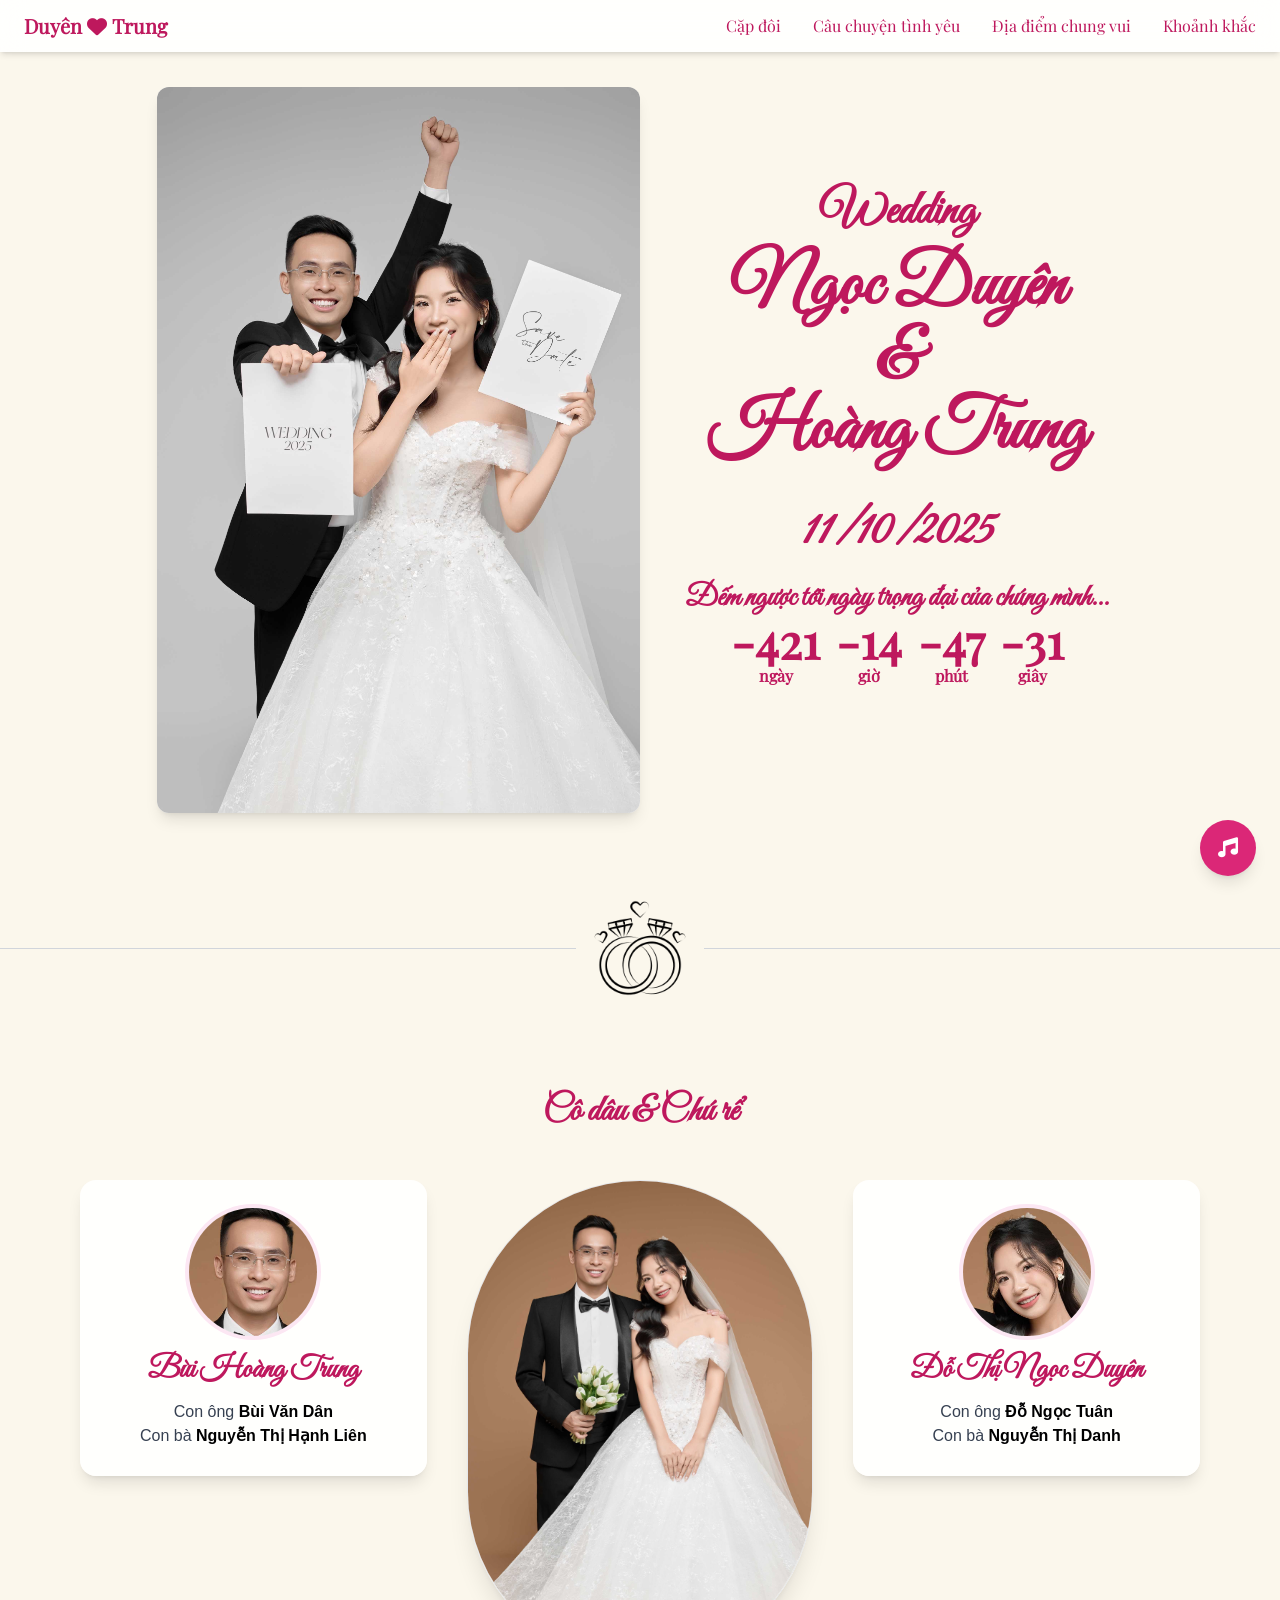
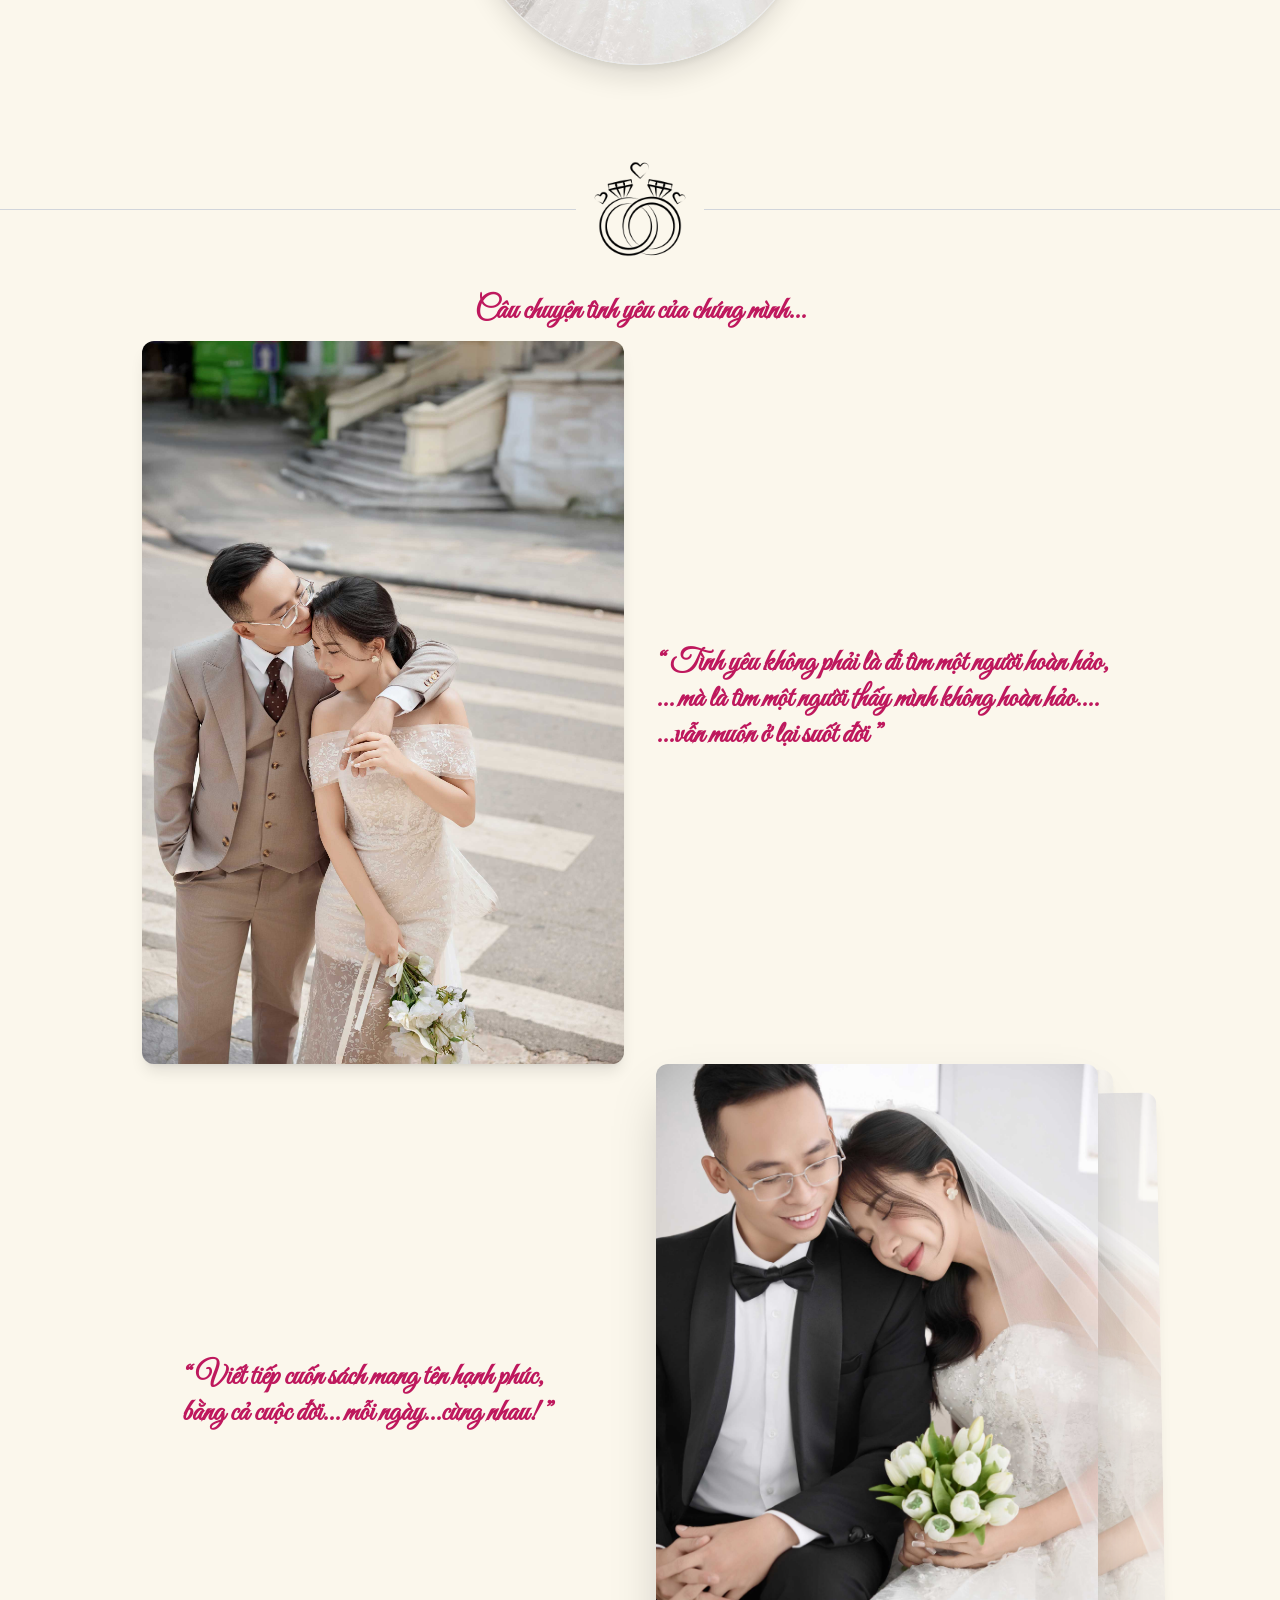
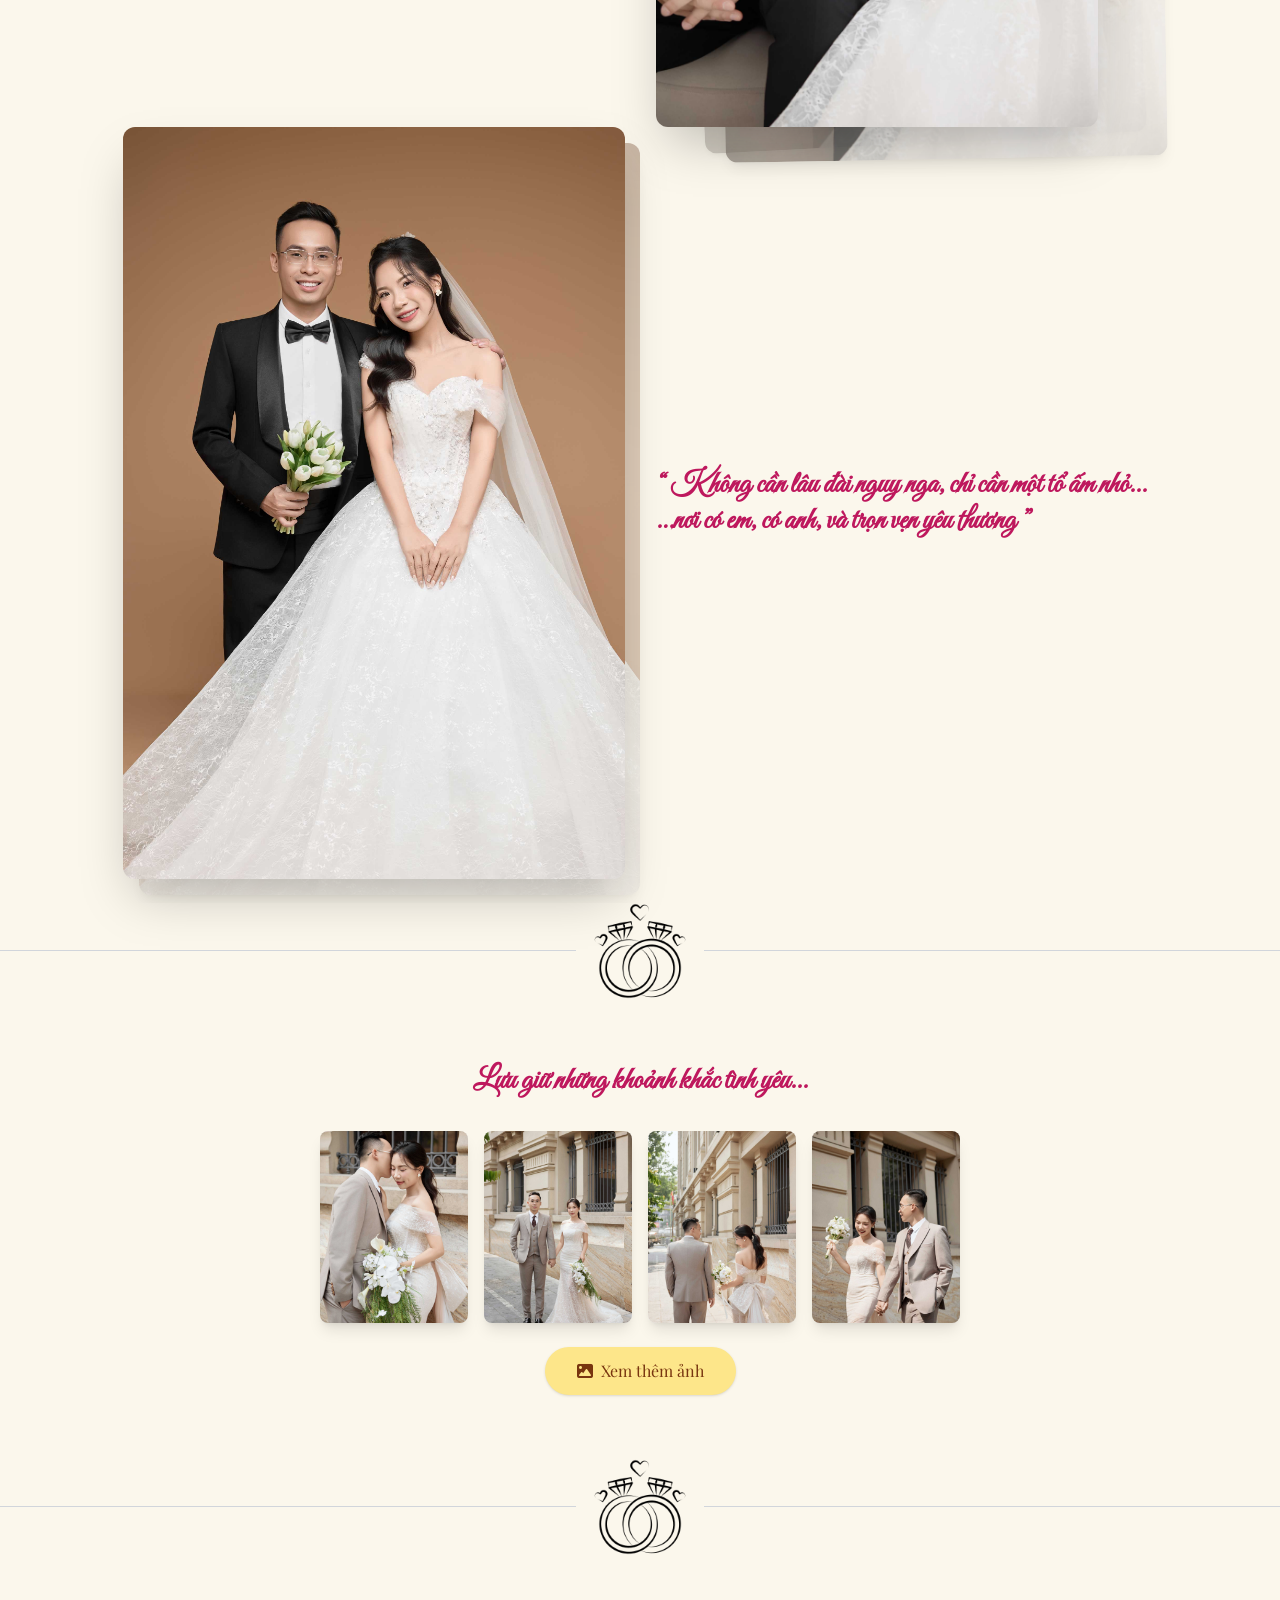
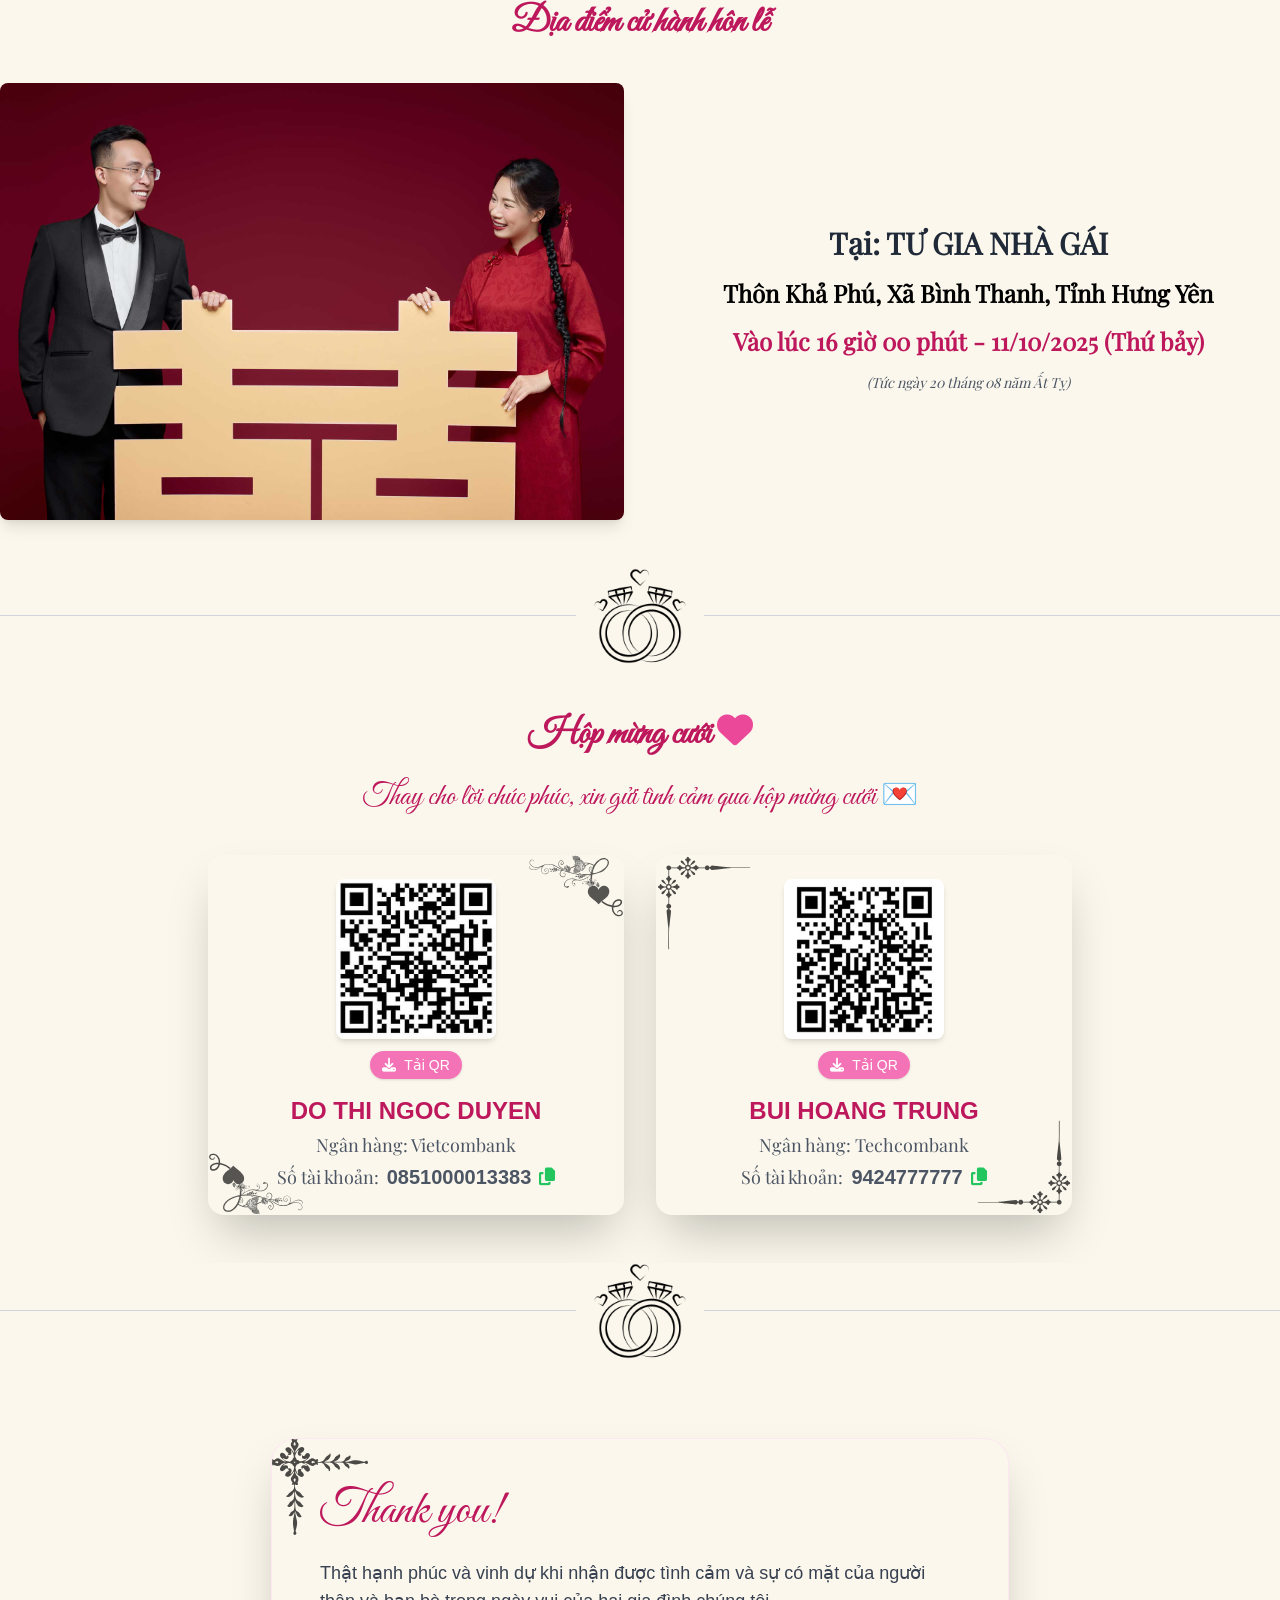
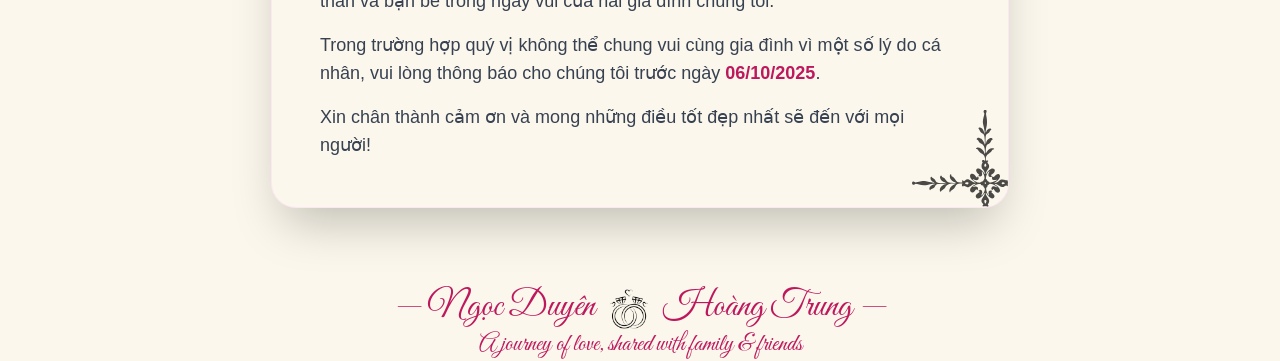
==== commit f3668cdd: "Auto-generated commit" ====
--- a/index.html
+++ b/index.html
@@ -2,7 +2,7 @@
 <html lang="en" data-critters-container>
 <head>
   <meta charset="utf-8">
-  <title>Trung &hearts; Duyên</title>
+  <title>Duyên &hearts; Trung</title>
   <base href="https://ithoangtrung.github.io/wedding-duyen-trung-1110/">
   <meta name="viewport" content="width=device-width, initial-scale=1">
   <link rel="icon" type="image/x-icon" href="favicon.ico">
@@ -11,7 +11,7 @@
   <link href="https://unpkg.com/aos@2.3.4/dist/aos.css" rel="stylesheet">
   <script src="https://unpkg.com/aos@2.3.4/dist/aos.js"></script>
 <style>@charset "UTF-8";:root{--swiper-theme-color: #007aff}:root{--swiper-navigation-size: 44px}*,:before,:after{--tw-border-spacing-x: 0;--tw-border-spacing-y: 0;--tw-translate-x: 0;--tw-translate-y: 0;--tw-rotate: 0;--tw-skew-x: 0;--tw-skew-y: 0;--tw-scale-x: 1;--tw-scale-y: 1;--tw-pan-x: ;--tw-pan-y: ;--tw-pinch-zoom: ;--tw-scroll-snap-strictness: proximity;--tw-gradient-from-position: ;--tw-gradient-via-position: ;--tw-gradient-to-position: ;--tw-ordinal: ;--tw-slashed-zero: ;--tw-numeric-figure: ;--tw-numeric-spacing: ;--tw-numeric-fraction: ;--tw-ring-inset: ;--tw-ring-offset-width: 0px;--tw-ring-offset-color: #fff;--tw-ring-color: rgb(59 130 246 / .5);--tw-ring-offset-shadow: 0 0 #0000;--tw-ring-shadow: 0 0 #0000;--tw-shadow: 0 0 #0000;--tw-shadow-colored: 0 0 #0000;--tw-blur: ;--tw-brightness: ;--tw-contrast: ;--tw-grayscale: ;--tw-hue-rotate: ;--tw-invert: ;--tw-saturate: ;--tw-sepia: ;--tw-drop-shadow: ;--tw-backdrop-blur: ;--tw-backdrop-brightness: ;--tw-backdrop-contrast: ;--tw-backdrop-grayscale: ;--tw-backdrop-hue-rotate: ;--tw-backdrop-invert: ;--tw-backdrop-opacity: ;--tw-backdrop-saturate: ;--tw-backdrop-sepia: ;--tw-contain-size: ;--tw-contain-layout: ;--tw-contain-paint: ;--tw-contain-style: }*,:before,:after{box-sizing:border-box;border-width:0;border-style:solid;border-color:#e5e7eb}:before,:after{--tw-content: ""}html{line-height:1.5;-webkit-text-size-adjust:100%;-moz-tab-size:4;tab-size:4;font-family:ui-sans-serif,system-ui,sans-serif,"Apple Color Emoji","Segoe UI Emoji",Segoe UI Symbol,"Noto Color Emoji";font-feature-settings:normal;font-variation-settings:normal;-webkit-tap-highlight-color:transparent}body{margin:0;line-height:inherit}
-</style><link rel="stylesheet" href="styles-RB2INZT5.css" media="print" onload="this.media='all'"><noscript><link rel="stylesheet" href="styles-RB2INZT5.css"></noscript></head>
+</style><link rel="stylesheet" href="styles-NDJNW6NW.css" media="print" onload="this.media='all'"><noscript><link rel="stylesheet" href="styles-NDJNW6NW.css"></noscript></head>
 <body>
   <app-root></app-root>
   <script>
@@ -21,5 +21,5 @@
       once: true // chỉ chạy 1 lần khi scroll tới
     });
   </script>
-<script src="polyfills-FFHMD2TL.js" type="module"></script><script src="scripts-SDK7ESJY.js" defer></script><script src="main-FVS5R2M3.js" type="module"></script></body>
+<script src="polyfills-FFHMD2TL.js" type="module"></script><script src="scripts-SDK7ESJY.js" defer></script><script src="main-J2LYZZKM.js" type="module"></script></body>
 </html>
--- a/styles-NDJNW6NW.css
+++ b/styles-NDJNW6NW.css
@@ -0,0 +1 @@
+@charset "UTF-8";:root{--swiper-theme-color: #007aff}:host{position:relative;display:block;margin-left:auto;margin-right:auto;z-index:1}.swiper{margin-left:auto;margin-right:auto;position:relative;overflow:hidden;list-style:none;padding:0;z-index:1;display:block}.swiper-vertical>.swiper-wrapper{flex-direction:column}.swiper-wrapper{position:relative;width:100%;height:100%;z-index:1;display:flex;transition-property:transform;transition-timing-function:var(--swiper-wrapper-transition-timing-function, initial);box-sizing:content-box}.swiper-android .swiper-slide,.swiper-ios .swiper-slide,.swiper-wrapper{transform:translateZ(0)}.swiper-horizontal{touch-action:pan-y}.swiper-vertical{touch-action:pan-x}.swiper-slide{flex-shrink:0;width:100%;height:100%;position:relative;transition-property:transform;display:block}.swiper-slide-invisible-blank{visibility:hidden}.swiper-autoheight,.swiper-autoheight .swiper-slide{height:auto}.swiper-autoheight .swiper-wrapper{align-items:flex-start;transition-property:transform,height}.swiper-backface-hidden .swiper-slide{transform:translateZ(0);backface-visibility:hidden}.swiper-3d.swiper-css-mode .swiper-wrapper{perspective:1200px}.swiper-3d .swiper-wrapper{transform-style:preserve-3d}.swiper-3d{perspective:1200px}.swiper-3d :is(.swiper-slide,.swiper-cube-shadow){transform-style:preserve-3d}.swiper-css-mode>.swiper-wrapper{overflow:auto;scrollbar-width:none;-ms-overflow-style:none}.swiper-css-mode>.swiper-wrapper::-webkit-scrollbar{display:none}.swiper-css-mode>.swiper-wrapper>.swiper-slide{scroll-snap-align:start start}.swiper-css-mode.swiper-horizontal>.swiper-wrapper{scroll-snap-type:x mandatory}.swiper-css-mode.swiper-vertical>.swiper-wrapper{scroll-snap-type:y mandatory}.swiper-css-mode.swiper-free-mode>.swiper-wrapper{scroll-snap-type:none}.swiper-css-mode.swiper-free-mode>.swiper-wrapper>.swiper-slide{scroll-snap-align:none}.swiper-css-mode.swiper-centered>.swiper-wrapper:before{content:"";flex-shrink:0;order:9999}.swiper-css-mode.swiper-centered>.swiper-wrapper>.swiper-slide{scroll-snap-align:center center;scroll-snap-stop:always}.swiper-css-mode.swiper-centered.swiper-horizontal>.swiper-wrapper>.swiper-slide:first-child{margin-inline-start:var(--swiper-centered-offset-before)}.swiper-css-mode.swiper-centered.swiper-horizontal>.swiper-wrapper:before{height:100%;min-height:1px;width:var(--swiper-centered-offset-after)}.swiper-css-mode.swiper-centered.swiper-vertical>.swiper-wrapper>.swiper-slide:first-child{margin-block-start:var(--swiper-centered-offset-before)}.swiper-css-mode.swiper-centered.swiper-vertical>.swiper-wrapper:before{width:100%;min-width:1px;height:var(--swiper-centered-offset-after)}.swiper-3d :is(.swiper-slide-shadow,.swiper-slide-shadow-left,.swiper-slide-shadow-right,.swiper-slide-shadow-top,.swiper-slide-shadow-bottom){position:absolute;left:0;top:0;width:100%;height:100%;pointer-events:none;z-index:10}.swiper-3d .swiper-slide-shadow{background:#00000026}.swiper-3d .swiper-slide-shadow-left{background-image:linear-gradient(to left,#00000080,#0000)}.swiper-3d .swiper-slide-shadow-right{background-image:linear-gradient(to right,#00000080,#0000)}.swiper-3d .swiper-slide-shadow-top{background-image:linear-gradient(to top,#00000080,#0000)}.swiper-3d .swiper-slide-shadow-bottom{background-image:linear-gradient(to bottom,#00000080,#0000)}.swiper-lazy-preloader{width:42px;height:42px;position:absolute;left:50%;top:50%;margin-left:-21px;margin-top:-21px;z-index:10;transform-origin:50%;box-sizing:border-box;border:4px solid var(--swiper-preloader-color, var(--swiper-theme-color));border-radius:50%;border-top-color:transparent}:is(.swiper:not(.swiper-watch-progress),.swiper-watch-progress .swiper-slide-visible) .swiper-lazy-preloader{animation:swiper-preloader-spin 1s infinite linear}.swiper-lazy-preloader-white{--swiper-preloader-color: #fff}.swiper-lazy-preloader-black{--swiper-preloader-color: #000}@keyframes swiper-preloader-spin{0%{transform:rotate(0)}to{transform:rotate(360deg)}}.swiper-virtual .swiper-slide{-webkit-backface-visibility:hidden;transform:translateZ(0)}.swiper-virtual.swiper-css-mode .swiper-wrapper:after{content:"";position:absolute;left:0;top:0;pointer-events:none}.swiper-virtual.swiper-css-mode.swiper-horizontal .swiper-wrapper:after{height:1px;width:var(--swiper-virtual-size)}.swiper-virtual.swiper-css-mode.swiper-vertical .swiper-wrapper:after{width:1px;height:var(--swiper-virtual-size)}:root{--swiper-navigation-size: 44px}.swiper-button-prev,.swiper-button-next{position:absolute;width:var(--swiper-navigation-size);height:var(--swiper-navigation-size);z-index:10;cursor:pointer;display:flex;align-items:center;justify-content:center;color:var(--swiper-navigation-color, var(--swiper-theme-color))}:is(.swiper-button-prev,.swiper-button-next).swiper-button-disabled{opacity:.35;cursor:auto;pointer-events:none}:is(.swiper-button-prev,.swiper-button-next).swiper-button-hidden{opacity:0;cursor:auto;pointer-events:none}.swiper-navigation-disabled :is(.swiper-button-prev,.swiper-button-next){display:none!important}:is(.swiper-button-prev,.swiper-button-next) svg{width:100%;height:100%;object-fit:contain;transform-origin:center;fill:currentColor;pointer-events:none}.swiper-button-lock{display:none}.swiper-horizontal .swiper-button-prev,.swiper-horizontal .swiper-button-next,.swiper-horizontal~.swiper-button-prev,.swiper-horizontal~.swiper-button-next{top:var(--swiper-navigation-top-offset, 50%);margin-top:calc(0px - (var(--swiper-navigation-size) / 2))}.swiper-horizontal .swiper-button-prev,.swiper-horizontal~.swiper-button-prev,.swiper-horizontal.swiper-rtl .swiper-button-next,.swiper-horizontal.swiper-rtl~.swiper-button-next{left:var(--swiper-navigation-sides-offset, 4px);right:auto}.swiper-horizontal .swiper-button-next,.swiper-horizontal~.swiper-button-next,.swiper-horizontal.swiper-rtl .swiper-button-prev,.swiper-horizontal.swiper-rtl~.swiper-button-prev{right:var(--swiper-navigation-sides-offset, 4px);left:auto}:is(.swiper-horizontal .swiper-button-prev,.swiper-horizontal~.swiper-button-prev,.swiper-horizontal.swiper-rtl .swiper-button-next,.swiper-horizontal.swiper-rtl~.swiper-button-next) .swiper-navigation-icon{transform:rotate(180deg)}.swiper-horizontal:is(.swiper-rtl .swiper-button-prev,.swiper-rtl~.swiper-button-prev) .swiper-navigation-icon{transform:rotate(0)}.swiper-vertical .swiper-button-prev,.swiper-vertical .swiper-button-next,.swiper-vertical~.swiper-button-prev,.swiper-vertical~.swiper-button-next{left:var(--swiper-navigation-top-offset, 50%);margin-left:calc(0px - (var(--swiper-navigation-size) / 2))}.swiper-vertical .swiper-button-prev,.swiper-vertical~.swiper-button-prev{top:var(--swiper-navigation-sides-offset, 4px);bottom:auto;transform:rotate(-90deg)}.swiper-vertical .swiper-button-next,.swiper-vertical~.swiper-button-next{bottom:var(--swiper-navigation-sides-offset, 4px);top:auto;transform:rotate(90deg)}.swiper-pagination{position:absolute;text-align:center;transition:.3s opacity;transform:translateZ(0);z-index:10}.swiper-pagination.swiper-pagination-hidden{opacity:0}.swiper-pagination-disabled>.swiper-pagination,.swiper-pagination.swiper-pagination-disabled{display:none!important}.swiper-pagination-fraction,.swiper-pagination-custom,.swiper-horizontal>.swiper-pagination-bullets,.swiper-pagination-bullets.swiper-pagination-horizontal{bottom:var(--swiper-pagination-bottom, 8px);top:var(--swiper-pagination-top, auto);left:0;width:100%}.swiper-pagination-bullets-dynamic{overflow:hidden;font-size:0}.swiper-pagination-bullets-dynamic .swiper-pagination-bullet{transform:scale(.33);position:relative}.swiper-pagination-bullets-dynamic :is(.swiper-pagination-bullet-active,.swiper-pagination-bullet-active-main){transform:scale(1)}.swiper-pagination-bullets-dynamic .swiper-pagination-bullet-active-prev{transform:scale(.66)}.swiper-pagination-bullets-dynamic .swiper-pagination-bullet-active-prev-prev{transform:scale(.33)}.swiper-pagination-bullets-dynamic .swiper-pagination-bullet-active-next{transform:scale(.66)}.swiper-pagination-bullets-dynamic .swiper-pagination-bullet-active-next-next{transform:scale(.33)}.swiper-pagination-bullet{width:var(--swiper-pagination-bullet-width, var(--swiper-pagination-bullet-size, 8px));height:var(--swiper-pagination-bullet-height, var(--swiper-pagination-bullet-size, 8px));display:inline-block;border-radius:var(--swiper-pagination-bullet-border-radius, 50%);background:var(--swiper-pagination-bullet-inactive-color, #000);opacity:var(--swiper-pagination-bullet-inactive-opacity, .2)}button.swiper-pagination-bullet{border:none;margin:0;padding:0;box-shadow:none;appearance:none}.swiper-pagination-clickable .swiper-pagination-bullet{cursor:pointer}.swiper-pagination-bullet:only-child{display:none!important}.swiper-pagination-bullet-active{opacity:var(--swiper-pagination-bullet-opacity, 1);background:var(--swiper-pagination-color, var(--swiper-theme-color))}.swiper-vertical>.swiper-pagination-bullets,.swiper-pagination-vertical.swiper-pagination-bullets{right:var(--swiper-pagination-right, 8px);left:var(--swiper-pagination-left, auto);top:50%;transform:translate3d(0,-50%,0)}:is(.swiper-vertical>.swiper-pagination-bullets,.swiper-pagination-vertical.swiper-pagination-bullets) .swiper-pagination-bullet{margin:var(--swiper-pagination-bullet-vertical-gap, 6px) 0;display:block}:is(.swiper-vertical>.swiper-pagination-bullets,.swiper-pagination-vertical.swiper-pagination-bullets).swiper-pagination-bullets-dynamic{top:50%;transform:translateY(-50%);width:8px}:is(.swiper-vertical>.swiper-pagination-bullets,.swiper-pagination-vertical.swiper-pagination-bullets).swiper-pagination-bullets-dynamic .swiper-pagination-bullet{display:inline-block;transition:.2s transform,.2s top}:is(.swiper-horizontal>.swiper-pagination-bullets,.swiper-pagination-horizontal.swiper-pagination-bullets) .swiper-pagination-bullet{margin:0 var(--swiper-pagination-bullet-horizontal-gap, 4px)}:is(.swiper-horizontal>.swiper-pagination-bullets,.swiper-pagination-horizontal.swiper-pagination-bullets).swiper-pagination-bullets-dynamic{left:50%;transform:translate(-50%);white-space:nowrap}:is(.swiper-horizontal>.swiper-pagination-bullets,.swiper-pagination-horizontal.swiper-pagination-bullets).swiper-pagination-bullets-dynamic .swiper-pagination-bullet{transition:.2s transform,.2s left}.swiper-horizontal.swiper-rtl>.swiper-pagination-bullets-dynamic .swiper-pagination-bullet{transition:.2s transform,.2s right}.swiper-pagination-fraction{color:var(--swiper-pagination-fraction-color, inherit)}.swiper-pagination-progressbar{background:var(--swiper-pagination-progressbar-bg-color, rgba(0, 0, 0, .25));position:absolute}.swiper-pagination-progressbar .swiper-pagination-progressbar-fill{background:var(--swiper-pagination-color, var(--swiper-theme-color));position:absolute;left:0;top:0;width:100%;height:100%;transform:scale(0);transform-origin:left top}.swiper-rtl .swiper-pagination-progressbar .swiper-pagination-progressbar-fill{transform-origin:right top}.swiper-horizontal>.swiper-pagination-progressbar,.swiper-pagination-progressbar.swiper-pagination-horizontal,.swiper-vertical>.swiper-pagination-progressbar.swiper-pagination-progressbar-opposite,.swiper-pagination-progressbar.swiper-pagination-vertical.swiper-pagination-progressbar-opposite{width:100%;height:var(--swiper-pagination-progressbar-size, 4px);left:0;top:0}.swiper-vertical>.swiper-pagination-progressbar,.swiper-pagination-progressbar.swiper-pagination-vertical,.swiper-horizontal>.swiper-pagination-progressbar.swiper-pagination-progressbar-opposite,.swiper-pagination-progressbar.swiper-pagination-horizontal.swiper-pagination-progressbar-opposite{width:var(--swiper-pagination-progressbar-size, 4px);height:100%;left:0;top:0}.swiper-pagination-lock{display:none}.swiper-scrollbar{border-radius:var(--swiper-scrollbar-border-radius, 10px);position:relative;touch-action:none;background:var(--swiper-scrollbar-bg-color, rgba(0, 0, 0, .1))}.swiper-scrollbar-disabled>.swiper-scrollbar,.swiper-scrollbar.swiper-scrollbar-disabled{display:none!important}.swiper-horizontal>.swiper-scrollbar,.swiper-scrollbar.swiper-scrollbar-horizontal{position:absolute;left:var(--swiper-scrollbar-sides-offset, 1%);bottom:var(--swiper-scrollbar-bottom, 4px);top:var(--swiper-scrollbar-top, auto);z-index:50;height:var(--swiper-scrollbar-size, 4px);width:calc(100% - 2 * var(--swiper-scrollbar-sides-offset, 1%))}.swiper-vertical>.swiper-scrollbar,.swiper-scrollbar.swiper-scrollbar-vertical{position:absolute;left:var(--swiper-scrollbar-left, auto);right:var(--swiper-scrollbar-right, 4px);top:var(--swiper-scrollbar-sides-offset, 1%);z-index:50;width:var(--swiper-scrollbar-size, 4px);height:calc(100% - 2 * var(--swiper-scrollbar-sides-offset, 1%))}.swiper-scrollbar-drag{height:100%;width:100%;position:relative;background:var(--swiper-scrollbar-drag-bg-color, rgba(0, 0, 0, .5));border-radius:var(--swiper-scrollbar-border-radius, 10px);left:0;top:0}.swiper-scrollbar-cursor-drag{cursor:move}.swiper-scrollbar-lock{display:none}.swiper-zoom-container{width:100%;height:100%;display:flex;justify-content:center;align-items:center;text-align:center}.swiper-zoom-container>:is(img,svg,canvas){max-width:100%;max-height:100%;object-fit:contain}.swiper-slide-zoomed{cursor:move;touch-action:none}.swiper .swiper-notification{position:absolute;left:0;top:0;pointer-events:none;opacity:0;z-index:-1000}.swiper-free-mode>.swiper-wrapper{transition-timing-function:ease-out;margin:0 auto}.swiper-grid>.swiper-wrapper{flex-wrap:wrap}.swiper-grid-column>.swiper-wrapper{flex-wrap:wrap;flex-direction:column}.swiper-fade.swiper-free-mode .swiper-slide{transition-timing-function:ease-out}.swiper-fade .swiper-slide{pointer-events:none;transition-property:opacity}.swiper-fade .swiper-slide .swiper-slide{pointer-events:none}.swiper-fade .swiper-slide-active,.swiper-fade .swiper-slide-active .swiper-slide-active{pointer-events:auto}.swiper.swiper-cube{overflow:visible}.swiper-cube .swiper-slide{pointer-events:none;backface-visibility:hidden;z-index:1;visibility:hidden;transform-origin:0 0;width:100%;height:100%}.swiper-cube .swiper-slide .swiper-slide{pointer-events:none}.swiper-cube.swiper-rtl .swiper-slide{transform-origin:100% 0}.swiper-cube .swiper-slide-active,.swiper-cube .swiper-slide-active .swiper-slide-active{pointer-events:auto}.swiper-cube :is(.swiper-slide-active,.swiper-slide-next,.swiper-slide-prev){pointer-events:auto;visibility:visible}.swiper-cube .swiper-cube-shadow{position:absolute;left:0;bottom:0;width:100%;height:100%;opacity:.6;z-index:0}.swiper-cube .swiper-cube-shadow:before{content:"";background:#000;position:absolute;inset:0;filter:blur(50px)}.swiper-cube .swiper-slide-next+.swiper-slide{pointer-events:auto;visibility:visible}.swiper-cube :is(.swiper-slide-shadow-cube.swiper-slide-shadow-top,.swiper-slide-shadow-cube.swiper-slide-shadow-bottom,.swiper-slide-shadow-cube.swiper-slide-shadow-left,.swiper-slide-shadow-cube.swiper-slide-shadow-right){z-index:0;backface-visibility:hidden}.swiper.swiper-flip{overflow:visible}.swiper-flip .swiper-slide{pointer-events:none;backface-visibility:hidden;z-index:1}.swiper-flip .swiper-slide .swiper-slide{pointer-events:none}.swiper-flip .swiper-slide-active,.swiper-flip .swiper-slide-active .swiper-slide-active{pointer-events:auto}.swiper-flip :is(.swiper-slide-shadow-flip.swiper-slide-shadow-top,.swiper-slide-shadow-flip.swiper-slide-shadow-bottom,.swiper-slide-shadow-flip.swiper-slide-shadow-left,.swiper-slide-shadow-flip.swiper-slide-shadow-right){z-index:0;backface-visibility:hidden}.swiper-creative .swiper-slide{backface-visibility:hidden;overflow:hidden;transition-property:transform,opacity,height}.swiper.swiper-cards{overflow:visible}.swiper-cards .swiper-slide{transform-origin:center bottom;backface-visibility:hidden;overflow:hidden}[data-aos][data-aos][data-aos-duration="50"],body[data-aos-duration="50"] [data-aos]{transition-duration:50ms}[data-aos][data-aos][data-aos-delay="50"],body[data-aos-delay="50"] [data-aos]{transition-delay:0}[data-aos][data-aos][data-aos-delay="50"].aos-animate,body[data-aos-delay="50"] [data-aos].aos-animate{transition-delay:50ms}[data-aos][data-aos][data-aos-duration="100"],body[data-aos-duration="100"] [data-aos]{transition-duration:.1s}[data-aos][data-aos][data-aos-delay="100"],body[data-aos-delay="100"] [data-aos]{transition-delay:0}[data-aos][data-aos][data-aos-delay="100"].aos-animate,body[data-aos-delay="100"] [data-aos].aos-animate{transition-delay:.1s}[data-aos][data-aos][data-aos-duration="150"],body[data-aos-duration="150"] [data-aos]{transition-duration:.15s}[data-aos][data-aos][data-aos-delay="150"],body[data-aos-delay="150"] [data-aos]{transition-delay:0}[data-aos][data-aos][data-aos-delay="150"].aos-animate,body[data-aos-delay="150"] [data-aos].aos-animate{transition-delay:.15s}[data-aos][data-aos][data-aos-duration="200"],body[data-aos-duration="200"] [data-aos]{transition-duration:.2s}[data-aos][data-aos][data-aos-delay="200"],body[data-aos-delay="200"] [data-aos]{transition-delay:0}[data-aos][data-aos][data-aos-delay="200"].aos-animate,body[data-aos-delay="200"] [data-aos].aos-animate{transition-delay:.2s}[data-aos][data-aos][data-aos-duration="250"],body[data-aos-duration="250"] [data-aos]{transition-duration:.25s}[data-aos][data-aos][data-aos-delay="250"],body[data-aos-delay="250"] [data-aos]{transition-delay:0}[data-aos][data-aos][data-aos-delay="250"].aos-animate,body[data-aos-delay="250"] [data-aos].aos-animate{transition-delay:.25s}[data-aos][data-aos][data-aos-duration="300"],body[data-aos-duration="300"] [data-aos]{transition-duration:.3s}[data-aos][data-aos][data-aos-delay="300"],body[data-aos-delay="300"] [data-aos]{transition-delay:0}[data-aos][data-aos][data-aos-delay="300"].aos-animate,body[data-aos-delay="300"] [data-aos].aos-animate{transition-delay:.3s}[data-aos][data-aos][data-aos-duration="350"],body[data-aos-duration="350"] [data-aos]{transition-duration:.35s}[data-aos][data-aos][data-aos-delay="350"],body[data-aos-delay="350"] [data-aos]{transition-delay:0}[data-aos][data-aos][data-aos-delay="350"].aos-animate,body[data-aos-delay="350"] [data-aos].aos-animate{transition-delay:.35s}[data-aos][data-aos][data-aos-duration="400"],body[data-aos-duration="400"] [data-aos]{transition-duration:.4s}[data-aos][data-aos][data-aos-delay="400"],body[data-aos-delay="400"] [data-aos]{transition-delay:0}[data-aos][data-aos][data-aos-delay="400"].aos-animate,body[data-aos-delay="400"] [data-aos].aos-animate{transition-delay:.4s}[data-aos][data-aos][data-aos-duration="450"],body[data-aos-duration="450"] [data-aos]{transition-duration:.45s}[data-aos][data-aos][data-aos-delay="450"],body[data-aos-delay="450"] [data-aos]{transition-delay:0}[data-aos][data-aos][data-aos-delay="450"].aos-animate,body[data-aos-delay="450"] [data-aos].aos-animate{transition-delay:.45s}[data-aos][data-aos][data-aos-duration="500"],body[data-aos-duration="500"] [data-aos]{transition-duration:.5s}[data-aos][data-aos][data-aos-delay="500"],body[data-aos-delay="500"] [data-aos]{transition-delay:0}[data-aos][data-aos][data-aos-delay="500"].aos-animate,body[data-aos-delay="500"] [data-aos].aos-animate{transition-delay:.5s}[data-aos][data-aos][data-aos-duration="550"],body[data-aos-duration="550"] [data-aos]{transition-duration:.55s}[data-aos][data-aos][data-aos-delay="550"],body[data-aos-delay="550"] [data-aos]{transition-delay:0}[data-aos][data-aos][data-aos-delay="550"].aos-animate,body[data-aos-delay="550"] [data-aos].aos-animate{transition-delay:.55s}[data-aos][data-aos][data-aos-duration="600"],body[data-aos-duration="600"] [data-aos]{transition-duration:.6s}[data-aos][data-aos][data-aos-delay="600"],body[data-aos-delay="600"] [data-aos]{transition-delay:0}[data-aos][data-aos][data-aos-delay="600"].aos-animate,body[data-aos-delay="600"] [data-aos].aos-animate{transition-delay:.6s}[data-aos][data-aos][data-aos-duration="650"],body[data-aos-duration="650"] [data-aos]{transition-duration:.65s}[data-aos][data-aos][data-aos-delay="650"],body[data-aos-delay="650"] [data-aos]{transition-delay:0}[data-aos][data-aos][data-aos-delay="650"].aos-animate,body[data-aos-delay="650"] [data-aos].aos-animate{transition-delay:.65s}[data-aos][data-aos][data-aos-duration="700"],body[data-aos-duration="700"] [data-aos]{transition-duration:.7s}[data-aos][data-aos][data-aos-delay="700"],body[data-aos-delay="700"] [data-aos]{transition-delay:0}[data-aos][data-aos][data-aos-delay="700"].aos-animate,body[data-aos-delay="700"] [data-aos].aos-animate{transition-delay:.7s}[data-aos][data-aos][data-aos-duration="750"],body[data-aos-duration="750"] [data-aos]{transition-duration:.75s}[data-aos][data-aos][data-aos-delay="750"],body[data-aos-delay="750"] [data-aos]{transition-delay:0}[data-aos][data-aos][data-aos-delay="750"].aos-animate,body[data-aos-delay="750"] [data-aos].aos-animate{transition-delay:.75s}[data-aos][data-aos][data-aos-duration="800"],body[data-aos-duration="800"] [data-aos]{transition-duration:.8s}[data-aos][data-aos][data-aos-delay="800"],body[data-aos-delay="800"] [data-aos]{transition-delay:0}[data-aos][data-aos][data-aos-delay="800"].aos-animate,body[data-aos-delay="800"] [data-aos].aos-animate{transition-delay:.8s}[data-aos][data-aos][data-aos-duration="850"],body[data-aos-duration="850"] [data-aos]{transition-duration:.85s}[data-aos][data-aos][data-aos-delay="850"],body[data-aos-delay="850"] [data-aos]{transition-delay:0}[data-aos][data-aos][data-aos-delay="850"].aos-animate,body[data-aos-delay="850"] [data-aos].aos-animate{transition-delay:.85s}[data-aos][data-aos][data-aos-duration="900"],body[data-aos-duration="900"] [data-aos]{transition-duration:.9s}[data-aos][data-aos][data-aos-delay="900"],body[data-aos-delay="900"] [data-aos]{transition-delay:0}[data-aos][data-aos][data-aos-delay="900"].aos-animate,body[data-aos-delay="900"] [data-aos].aos-animate{transition-delay:.9s}[data-aos][data-aos][data-aos-duration="950"],body[data-aos-duration="950"] [data-aos]{transition-duration:.95s}[data-aos][data-aos][data-aos-delay="950"],body[data-aos-delay="950"] [data-aos]{transition-delay:0}[data-aos][data-aos][data-aos-delay="950"].aos-animate,body[data-aos-delay="950"] [data-aos].aos-animate{transition-delay:.95s}[data-aos][data-aos][data-aos-duration="1000"],body[data-aos-duration="1000"] [data-aos]{transition-duration:1s}[data-aos][data-aos][data-aos-delay="1000"],body[data-aos-delay="1000"] [data-aos]{transition-delay:0}[data-aos][data-aos][data-aos-delay="1000"].aos-animate,body[data-aos-delay="1000"] [data-aos].aos-animate{transition-delay:1s}[data-aos][data-aos][data-aos-duration="1050"],body[data-aos-duration="1050"] [data-aos]{transition-duration:1.05s}[data-aos][data-aos][data-aos-delay="1050"],body[data-aos-delay="1050"] [data-aos]{transition-delay:0}[data-aos][data-aos][data-aos-delay="1050"].aos-animate,body[data-aos-delay="1050"] [data-aos].aos-animate{transition-delay:1.05s}[data-aos][data-aos][data-aos-duration="1100"],body[data-aos-duration="1100"] [data-aos]{transition-duration:1.1s}[data-aos][data-aos][data-aos-delay="1100"],body[data-aos-delay="1100"] [data-aos]{transition-delay:0}[data-aos][data-aos][data-aos-delay="1100"].aos-animate,body[data-aos-delay="1100"] [data-aos].aos-animate{transition-delay:1.1s}[data-aos][data-aos][data-aos-duration="1150"],body[data-aos-duration="1150"] [data-aos]{transition-duration:1.15s}[data-aos][data-aos][data-aos-delay="1150"],body[data-aos-delay="1150"] [data-aos]{transition-delay:0}[data-aos][data-aos][data-aos-delay="1150"].aos-animate,body[data-aos-delay="1150"] [data-aos].aos-animate{transition-delay:1.15s}[data-aos][data-aos][data-aos-duration="1200"],body[data-aos-duration="1200"] [data-aos]{transition-duration:1.2s}[data-aos][data-aos][data-aos-delay="1200"],body[data-aos-delay="1200"] [data-aos]{transition-delay:0}[data-aos][data-aos][data-aos-delay="1200"].aos-animate,body[data-aos-delay="1200"] [data-aos].aos-animate{transition-delay:1.2s}[data-aos][data-aos][data-aos-duration="1250"],body[data-aos-duration="1250"] [data-aos]{transition-duration:1.25s}[data-aos][data-aos][data-aos-delay="1250"],body[data-aos-delay="1250"] [data-aos]{transition-delay:0}[data-aos][data-aos][data-aos-delay="1250"].aos-animate,body[data-aos-delay="1250"] [data-aos].aos-animate{transition-delay:1.25s}[data-aos][data-aos][data-aos-duration="1300"],body[data-aos-duration="1300"] [data-aos]{transition-duration:1.3s}[data-aos][data-aos][data-aos-delay="1300"],body[data-aos-delay="1300"] [data-aos]{transition-delay:0}[data-aos][data-aos][data-aos-delay="1300"].aos-animate,body[data-aos-delay="1300"] [data-aos].aos-animate{transition-delay:1.3s}[data-aos][data-aos][data-aos-duration="1350"],body[data-aos-duration="1350"] [data-aos]{transition-duration:1.35s}[data-aos][data-aos][data-aos-delay="1350"],body[data-aos-delay="1350"] [data-aos]{transition-delay:0}[data-aos][data-aos][data-aos-delay="1350"].aos-animate,body[data-aos-delay="1350"] [data-aos].aos-animate{transition-delay:1.35s}[data-aos][data-aos][data-aos-duration="1400"],body[data-aos-duration="1400"] [data-aos]{transition-duration:1.4s}[data-aos][data-aos][data-aos-delay="1400"],body[data-aos-delay="1400"] [data-aos]{transition-delay:0}[data-aos][data-aos][data-aos-delay="1400"].aos-animate,body[data-aos-delay="1400"] [data-aos].aos-animate{transition-delay:1.4s}[data-aos][data-aos][data-aos-duration="1450"],body[data-aos-duration="1450"] [data-aos]{transition-duration:1.45s}[data-aos][data-aos][data-aos-delay="1450"],body[data-aos-delay="1450"] [data-aos]{transition-delay:0}[data-aos][data-aos][data-aos-delay="1450"].aos-animate,body[data-aos-delay="1450"] [data-aos].aos-animate{transition-delay:1.45s}[data-aos][data-aos][data-aos-duration="1500"],body[data-aos-duration="1500"] [data-aos]{transition-duration:1.5s}[data-aos][data-aos][data-aos-delay="1500"],body[data-aos-delay="1500"] [data-aos]{transition-delay:0}[data-aos][data-aos][data-aos-delay="1500"].aos-animate,body[data-aos-delay="1500"] [data-aos].aos-animate{transition-delay:1.5s}[data-aos][data-aos][data-aos-duration="1550"],body[data-aos-duration="1550"] [data-aos]{transition-duration:1.55s}[data-aos][data-aos][data-aos-delay="1550"],body[data-aos-delay="1550"] [data-aos]{transition-delay:0}[data-aos][data-aos][data-aos-delay="1550"].aos-animate,body[data-aos-delay="1550"] [data-aos].aos-animate{transition-delay:1.55s}[data-aos][data-aos][data-aos-duration="1600"],body[data-aos-duration="1600"] [data-aos]{transition-duration:1.6s}[data-aos][data-aos][data-aos-delay="1600"],body[data-aos-delay="1600"] [data-aos]{transition-delay:0}[data-aos][data-aos][data-aos-delay="1600"].aos-animate,body[data-aos-delay="1600"] [data-aos].aos-animate{transition-delay:1.6s}[data-aos][data-aos][data-aos-duration="1650"],body[data-aos-duration="1650"] [data-aos]{transition-duration:1.65s}[data-aos][data-aos][data-aos-delay="1650"],body[data-aos-delay="1650"] [data-aos]{transition-delay:0}[data-aos][data-aos][data-aos-delay="1650"].aos-animate,body[data-aos-delay="1650"] [data-aos].aos-animate{transition-delay:1.65s}[data-aos][data-aos][data-aos-duration="1700"],body[data-aos-duration="1700"] [data-aos]{transition-duration:1.7s}[data-aos][data-aos][data-aos-delay="1700"],body[data-aos-delay="1700"] [data-aos]{transition-delay:0}[data-aos][data-aos][data-aos-delay="1700"].aos-animate,body[data-aos-delay="1700"] [data-aos].aos-animate{transition-delay:1.7s}[data-aos][data-aos][data-aos-duration="1750"],body[data-aos-duration="1750"] [data-aos]{transition-duration:1.75s}[data-aos][data-aos][data-aos-delay="1750"],body[data-aos-delay="1750"] [data-aos]{transition-delay:0}[data-aos][data-aos][data-aos-delay="1750"].aos-animate,body[data-aos-delay="1750"] [data-aos].aos-animate{transition-delay:1.75s}[data-aos][data-aos][data-aos-duration="1800"],body[data-aos-duration="1800"] [data-aos]{transition-duration:1.8s}[data-aos][data-aos][data-aos-delay="1800"],body[data-aos-delay="1800"] [data-aos]{transition-delay:0}[data-aos][data-aos][data-aos-delay="1800"].aos-animate,body[data-aos-delay="1800"] [data-aos].aos-animate{transition-delay:1.8s}[data-aos][data-aos][data-aos-duration="1850"],body[data-aos-duration="1850"] [data-aos]{transition-duration:1.85s}[data-aos][data-aos][data-aos-delay="1850"],body[data-aos-delay="1850"] [data-aos]{transition-delay:0}[data-aos][data-aos][data-aos-delay="1850"].aos-animate,body[data-aos-delay="1850"] [data-aos].aos-animate{transition-delay:1.85s}[data-aos][data-aos][data-aos-duration="1900"],body[data-aos-duration="1900"] [data-aos]{transition-duration:1.9s}[data-aos][data-aos][data-aos-delay="1900"],body[data-aos-delay="1900"] [data-aos]{transition-delay:0}[data-aos][data-aos][data-aos-delay="1900"].aos-animate,body[data-aos-delay="1900"] [data-aos].aos-animate{transition-delay:1.9s}[data-aos][data-aos][data-aos-duration="1950"],body[data-aos-duration="1950"] [data-aos]{transition-duration:1.95s}[data-aos][data-aos][data-aos-delay="1950"],body[data-aos-delay="1950"] [data-aos]{transition-delay:0}[data-aos][data-aos][data-aos-delay="1950"].aos-animate,body[data-aos-delay="1950"] [data-aos].aos-animate{transition-delay:1.95s}[data-aos][data-aos][data-aos-duration="2000"],body[data-aos-duration="2000"] [data-aos]{transition-duration:2s}[data-aos][data-aos][data-aos-delay="2000"],body[data-aos-delay="2000"] [data-aos]{transition-delay:0}[data-aos][data-aos][data-aos-delay="2000"].aos-animate,body[data-aos-delay="2000"] [data-aos].aos-animate{transition-delay:2s}[data-aos][data-aos][data-aos-duration="2050"],body[data-aos-duration="2050"] [data-aos]{transition-duration:2.05s}[data-aos][data-aos][data-aos-delay="2050"],body[data-aos-delay="2050"] [data-aos]{transition-delay:0}[data-aos][data-aos][data-aos-delay="2050"].aos-animate,body[data-aos-delay="2050"] [data-aos].aos-animate{transition-delay:2.05s}[data-aos][data-aos][data-aos-duration="2100"],body[data-aos-duration="2100"] [data-aos]{transition-duration:2.1s}[data-aos][data-aos][data-aos-delay="2100"],body[data-aos-delay="2100"] [data-aos]{transition-delay:0}[data-aos][data-aos][data-aos-delay="2100"].aos-animate,body[data-aos-delay="2100"] [data-aos].aos-animate{transition-delay:2.1s}[data-aos][data-aos][data-aos-duration="2150"],body[data-aos-duration="2150"] [data-aos]{transition-duration:2.15s}[data-aos][data-aos][data-aos-delay="2150"],body[data-aos-delay="2150"] [data-aos]{transition-delay:0}[data-aos][data-aos][data-aos-delay="2150"].aos-animate,body[data-aos-delay="2150"] [data-aos].aos-animate{transition-delay:2.15s}[data-aos][data-aos][data-aos-duration="2200"],body[data-aos-duration="2200"] [data-aos]{transition-duration:2.2s}[data-aos][data-aos][data-aos-delay="2200"],body[data-aos-delay="2200"] [data-aos]{transition-delay:0}[data-aos][data-aos][data-aos-delay="2200"].aos-animate,body[data-aos-delay="2200"] [data-aos].aos-animate{transition-delay:2.2s}[data-aos][data-aos][data-aos-duration="2250"],body[data-aos-duration="2250"] [data-aos]{transition-duration:2.25s}[data-aos][data-aos][data-aos-delay="2250"],body[data-aos-delay="2250"] [data-aos]{transition-delay:0}[data-aos][data-aos][data-aos-delay="2250"].aos-animate,body[data-aos-delay="2250"] [data-aos].aos-animate{transition-delay:2.25s}[data-aos][data-aos][data-aos-duration="2300"],body[data-aos-duration="2300"] [data-aos]{transition-duration:2.3s}[data-aos][data-aos][data-aos-delay="2300"],body[data-aos-delay="2300"] [data-aos]{transition-delay:0}[data-aos][data-aos][data-aos-delay="2300"].aos-animate,body[data-aos-delay="2300"] [data-aos].aos-animate{transition-delay:2.3s}[data-aos][data-aos][data-aos-duration="2350"],body[data-aos-duration="2350"] [data-aos]{transition-duration:2.35s}[data-aos][data-aos][data-aos-delay="2350"],body[data-aos-delay="2350"] [data-aos]{transition-delay:0}[data-aos][data-aos][data-aos-delay="2350"].aos-animate,body[data-aos-delay="2350"] [data-aos].aos-animate{transition-delay:2.35s}[data-aos][data-aos][data-aos-duration="2400"],body[data-aos-duration="2400"] [data-aos]{transition-duration:2.4s}[data-aos][data-aos][data-aos-delay="2400"],body[data-aos-delay="2400"] [data-aos]{transition-delay:0}[data-aos][data-aos][data-aos-delay="2400"].aos-animate,body[data-aos-delay="2400"] [data-aos].aos-animate{transition-delay:2.4s}[data-aos][data-aos][data-aos-duration="2450"],body[data-aos-duration="2450"] [data-aos]{transition-duration:2.45s}[data-aos][data-aos][data-aos-delay="2450"],body[data-aos-delay="2450"] [data-aos]{transition-delay:0}[data-aos][data-aos][data-aos-delay="2450"].aos-animate,body[data-aos-delay="2450"] [data-aos].aos-animate{transition-delay:2.45s}[data-aos][data-aos][data-aos-duration="2500"],body[data-aos-duration="2500"] [data-aos]{transition-duration:2.5s}[data-aos][data-aos][data-aos-delay="2500"],body[data-aos-delay="2500"] [data-aos]{transition-delay:0}[data-aos][data-aos][data-aos-delay="2500"].aos-animate,body[data-aos-delay="2500"] [data-aos].aos-animate{transition-delay:2.5s}[data-aos][data-aos][data-aos-duration="2550"],body[data-aos-duration="2550"] [data-aos]{transition-duration:2.55s}[data-aos][data-aos][data-aos-delay="2550"],body[data-aos-delay="2550"] [data-aos]{transition-delay:0}[data-aos][data-aos][data-aos-delay="2550"].aos-animate,body[data-aos-delay="2550"] [data-aos].aos-animate{transition-delay:2.55s}[data-aos][data-aos][data-aos-duration="2600"],body[data-aos-duration="2600"] [data-aos]{transition-duration:2.6s}[data-aos][data-aos][data-aos-delay="2600"],body[data-aos-delay="2600"] [data-aos]{transition-delay:0}[data-aos][data-aos][data-aos-delay="2600"].aos-animate,body[data-aos-delay="2600"] [data-aos].aos-animate{transition-delay:2.6s}[data-aos][data-aos][data-aos-duration="2650"],body[data-aos-duration="2650"] [data-aos]{transition-duration:2.65s}[data-aos][data-aos][data-aos-delay="2650"],body[data-aos-delay="2650"] [data-aos]{transition-delay:0}[data-aos][data-aos][data-aos-delay="2650"].aos-animate,body[data-aos-delay="2650"] [data-aos].aos-animate{transition-delay:2.65s}[data-aos][data-aos][data-aos-duration="2700"],body[data-aos-duration="2700"] [data-aos]{transition-duration:2.7s}[data-aos][data-aos][data-aos-delay="2700"],body[data-aos-delay="2700"] [data-aos]{transition-delay:0}[data-aos][data-aos][data-aos-delay="2700"].aos-animate,body[data-aos-delay="2700"] [data-aos].aos-animate{transition-delay:2.7s}[data-aos][data-aos][data-aos-duration="2750"],body[data-aos-duration="2750"] [data-aos]{transition-duration:2.75s}[data-aos][data-aos][data-aos-delay="2750"],body[data-aos-delay="2750"] [data-aos]{transition-delay:0}[data-aos][data-aos][data-aos-delay="2750"].aos-animate,body[data-aos-delay="2750"] [data-aos].aos-animate{transition-delay:2.75s}[data-aos][data-aos][data-aos-duration="2800"],body[data-aos-duration="2800"] [data-aos]{transition-duration:2.8s}[data-aos][data-aos][data-aos-delay="2800"],body[data-aos-delay="2800"] [data-aos]{transition-delay:0}[data-aos][data-aos][data-aos-delay="2800"].aos-animate,body[data-aos-delay="2800"] [data-aos].aos-animate{transition-delay:2.8s}[data-aos][data-aos][data-aos-duration="2850"],body[data-aos-duration="2850"] [data-aos]{transition-duration:2.85s}[data-aos][data-aos][data-aos-delay="2850"],body[data-aos-delay="2850"] [data-aos]{transition-delay:0}[data-aos][data-aos][data-aos-delay="2850"].aos-animate,body[data-aos-delay="2850"] [data-aos].aos-animate{transition-delay:2.85s}[data-aos][data-aos][data-aos-duration="2900"],body[data-aos-duration="2900"] [data-aos]{transition-duration:2.9s}[data-aos][data-aos][data-aos-delay="2900"],body[data-aos-delay="2900"] [data-aos]{transition-delay:0}[data-aos][data-aos][data-aos-delay="2900"].aos-animate,body[data-aos-delay="2900"] [data-aos].aos-animate{transition-delay:2.9s}[data-aos][data-aos][data-aos-duration="2950"],body[data-aos-duration="2950"] [data-aos]{transition-duration:2.95s}[data-aos][data-aos][data-aos-delay="2950"],body[data-aos-delay="2950"] [data-aos]{transition-delay:0}[data-aos][data-aos][data-aos-delay="2950"].aos-animate,body[data-aos-delay="2950"] [data-aos].aos-animate{transition-delay:2.95s}[data-aos][data-aos][data-aos-duration="3000"],body[data-aos-duration="3000"] [data-aos]{transition-duration:3s}[data-aos][data-aos][data-aos-delay="3000"],body[data-aos-delay="3000"] [data-aos]{transition-delay:0}[data-aos][data-aos][data-aos-delay="3000"].aos-animate,body[data-aos-delay="3000"] [data-aos].aos-animate{transition-delay:3s}[data-aos][data-aos][data-aos-easing=linear],body[data-aos-easing=linear] [data-aos]{transition-timing-function:cubic-bezier(.25,.25,.75,.75)}[data-aos][data-aos][data-aos-easing=ease],body[data-aos-easing=ease] [data-aos]{transition-timing-function:ease}[data-aos][data-aos][data-aos-easing=ease-in],body[data-aos-easing=ease-in] [data-aos]{transition-timing-function:ease-in}[data-aos][data-aos][data-aos-easing=ease-out],body[data-aos-easing=ease-out] [data-aos]{transition-timing-function:ease-out}[data-aos][data-aos][data-aos-easing=ease-in-out],body[data-aos-easing=ease-in-out] [data-aos]{transition-timing-function:ease-in-out}[data-aos][data-aos][data-aos-easing=ease-in-back],body[data-aos-easing=ease-in-back] [data-aos]{transition-timing-function:cubic-bezier(.6,-.28,.735,.045)}[data-aos][data-aos][data-aos-easing=ease-out-back],body[data-aos-easing=ease-out-back] [data-aos]{transition-timing-function:cubic-bezier(.175,.885,.32,1.275)}[data-aos][data-aos][data-aos-easing=ease-in-out-back],body[data-aos-easing=ease-in-out-back] [data-aos]{transition-timing-function:cubic-bezier(.68,-.55,.265,1.55)}[data-aos][data-aos][data-aos-easing=ease-in-sine],body[data-aos-easing=ease-in-sine] [data-aos]{transition-timing-function:cubic-bezier(.47,0,.745,.715)}[data-aos][data-aos][data-aos-easing=ease-out-sine],body[data-aos-easing=ease-out-sine] [data-aos]{transition-timing-function:cubic-bezier(.39,.575,.565,1)}[data-aos][data-aos][data-aos-easing=ease-in-out-sine],body[data-aos-easing=ease-in-out-sine] [data-aos]{transition-timing-function:cubic-bezier(.445,.05,.55,.95)}[data-aos][data-aos][data-aos-easing=ease-in-quad],body[data-aos-easing=ease-in-quad] [data-aos]{transition-timing-function:cubic-bezier(.55,.085,.68,.53)}[data-aos][data-aos][data-aos-easing=ease-out-quad],body[data-aos-easing=ease-out-quad] [data-aos]{transition-timing-function:cubic-bezier(.25,.46,.45,.94)}[data-aos][data-aos][data-aos-easing=ease-in-out-quad],body[data-aos-easing=ease-in-out-quad] [data-aos]{transition-timing-function:cubic-bezier(.455,.03,.515,.955)}[data-aos][data-aos][data-aos-easing=ease-in-cubic],body[data-aos-easing=ease-in-cubic] [data-aos]{transition-timing-function:cubic-bezier(.55,.085,.68,.53)}[data-aos][data-aos][data-aos-easing=ease-out-cubic],body[data-aos-easing=ease-out-cubic] [data-aos]{transition-timing-function:cubic-bezier(.25,.46,.45,.94)}[data-aos][data-aos][data-aos-easing=ease-in-out-cubic],body[data-aos-easing=ease-in-out-cubic] [data-aos]{transition-timing-function:cubic-bezier(.455,.03,.515,.955)}[data-aos][data-aos][data-aos-easing=ease-in-quart],body[data-aos-easing=ease-in-quart] [data-aos]{transition-timing-function:cubic-bezier(.55,.085,.68,.53)}[data-aos][data-aos][data-aos-easing=ease-out-quart],body[data-aos-easing=ease-out-quart] [data-aos]{transition-timing-function:cubic-bezier(.25,.46,.45,.94)}[data-aos][data-aos][data-aos-easing=ease-in-out-quart],body[data-aos-easing=ease-in-out-quart] [data-aos]{transition-timing-function:cubic-bezier(.455,.03,.515,.955)}[data-aos^=fade][data-aos^=fade]{opacity:0;transition-property:opacity,transform}[data-aos^=fade][data-aos^=fade].aos-animate{opacity:1;transform:translateZ(0)}[data-aos=fade-up]{transform:translate3d(0,100px,0)}[data-aos=fade-down]{transform:translate3d(0,-100px,0)}[data-aos=fade-right]{transform:translate3d(-100px,0,0)}[data-aos=fade-left]{transform:translate3d(100px,0,0)}[data-aos=fade-up-right]{transform:translate3d(-100px,100px,0)}[data-aos=fade-up-left]{transform:translate3d(100px,100px,0)}[data-aos=fade-down-right]{transform:translate3d(-100px,-100px,0)}[data-aos=fade-down-left]{transform:translate3d(100px,-100px,0)}[data-aos^=zoom][data-aos^=zoom]{opacity:0;transition-property:opacity,transform}[data-aos^=zoom][data-aos^=zoom].aos-animate{opacity:1;transform:translateZ(0) scale(1)}[data-aos=zoom-in]{transform:scale(.6)}[data-aos=zoom-in-up]{transform:translate3d(0,100px,0) scale(.6)}[data-aos=zoom-in-down]{transform:translate3d(0,-100px,0) scale(.6)}[data-aos=zoom-in-right]{transform:translate3d(-100px,0,0) scale(.6)}[data-aos=zoom-in-left]{transform:translate3d(100px,0,0) scale(.6)}[data-aos=zoom-out]{transform:scale(1.2)}[data-aos=zoom-out-up]{transform:translate3d(0,100px,0) scale(1.2)}[data-aos=zoom-out-down]{transform:translate3d(0,-100px,0) scale(1.2)}[data-aos=zoom-out-right]{transform:translate3d(-100px,0,0) scale(1.2)}[data-aos=zoom-out-left]{transform:translate3d(100px,0,0) scale(1.2)}[data-aos^=slide][data-aos^=slide]{transition-property:transform}[data-aos^=slide][data-aos^=slide].aos-animate{transform:translateZ(0)}[data-aos=slide-up]{transform:translate3d(0,100%,0)}[data-aos=slide-down]{transform:translate3d(0,-100%,0)}[data-aos=slide-right]{transform:translate3d(-100%,0,0)}[data-aos=slide-left]{transform:translate3d(100%,0,0)}[data-aos^=flip][data-aos^=flip]{backface-visibility:hidden;transition-property:transform}[data-aos=flip-left]{transform:perspective(2500px) rotateY(-100deg)}[data-aos=flip-left].aos-animate{transform:perspective(2500px) rotateY(0)}[data-aos=flip-right]{transform:perspective(2500px) rotateY(100deg)}[data-aos=flip-right].aos-animate{transform:perspective(2500px) rotateY(0)}[data-aos=flip-up]{transform:perspective(2500px) rotateX(-100deg)}[data-aos=flip-up].aos-animate{transform:perspective(2500px) rotateX(0)}[data-aos=flip-down]{transform:perspective(2500px) rotateX(100deg)}[data-aos=flip-down].aos-animate{transform:perspective(2500px) rotateX(0)}*,:before,:after{--tw-border-spacing-x: 0;--tw-border-spacing-y: 0;--tw-translate-x: 0;--tw-translate-y: 0;--tw-rotate: 0;--tw-skew-x: 0;--tw-skew-y: 0;--tw-scale-x: 1;--tw-scale-y: 1;--tw-pan-x: ;--tw-pan-y: ;--tw-pinch-zoom: ;--tw-scroll-snap-strictness: proximity;--tw-gradient-from-position: ;--tw-gradient-via-position: ;--tw-gradient-to-position: ;--tw-ordinal: ;--tw-slashed-zero: ;--tw-numeric-figure: ;--tw-numeric-spacing: ;--tw-numeric-fraction: ;--tw-ring-inset: ;--tw-ring-offset-width: 0px;--tw-ring-offset-color: #fff;--tw-ring-color: rgb(59 130 246 / .5);--tw-ring-offset-shadow: 0 0 #0000;--tw-ring-shadow: 0 0 #0000;--tw-shadow: 0 0 #0000;--tw-shadow-colored: 0 0 #0000;--tw-blur: ;--tw-brightness: ;--tw-contrast: ;--tw-grayscale: ;--tw-hue-rotate: ;--tw-invert: ;--tw-saturate: ;--tw-sepia: ;--tw-drop-shadow: ;--tw-backdrop-blur: ;--tw-backdrop-brightness: ;--tw-backdrop-contrast: ;--tw-backdrop-grayscale: ;--tw-backdrop-hue-rotate: ;--tw-backdrop-invert: ;--tw-backdrop-opacity: ;--tw-backdrop-saturate: ;--tw-backdrop-sepia: ;--tw-contain-size: ;--tw-contain-layout: ;--tw-contain-paint: ;--tw-contain-style: }::backdrop{--tw-border-spacing-x: 0;--tw-border-spacing-y: 0;--tw-translate-x: 0;--tw-translate-y: 0;--tw-rotate: 0;--tw-skew-x: 0;--tw-skew-y: 0;--tw-scale-x: 1;--tw-scale-y: 1;--tw-pan-x: ;--tw-pan-y: ;--tw-pinch-zoom: ;--tw-scroll-snap-strictness: proximity;--tw-gradient-from-position: ;--tw-gradient-via-position: ;--tw-gradient-to-position: ;--tw-ordinal: ;--tw-slashed-zero: ;--tw-numeric-figure: ;--tw-numeric-spacing: ;--tw-numeric-fraction: ;--tw-ring-inset: ;--tw-ring-offset-width: 0px;--tw-ring-offset-color: #fff;--tw-ring-color: rgb(59 130 246 / .5);--tw-ring-offset-shadow: 0 0 #0000;--tw-ring-shadow: 0 0 #0000;--tw-shadow: 0 0 #0000;--tw-shadow-colored: 0 0 #0000;--tw-blur: ;--tw-brightness: ;--tw-contrast: ;--tw-grayscale: ;--tw-hue-rotate: ;--tw-invert: ;--tw-saturate: ;--tw-sepia: ;--tw-drop-shadow: ;--tw-backdrop-blur: ;--tw-backdrop-brightness: ;--tw-backdrop-contrast: ;--tw-backdrop-grayscale: ;--tw-backdrop-hue-rotate: ;--tw-backdrop-invert: ;--tw-backdrop-opacity: ;--tw-backdrop-saturate: ;--tw-backdrop-sepia: ;--tw-contain-size: ;--tw-contain-layout: ;--tw-contain-paint: ;--tw-contain-style: }*,:before,:after{box-sizing:border-box;border-width:0;border-style:solid;border-color:#e5e7eb}:before,:after{--tw-content: ""}html,:host{line-height:1.5;-webkit-text-size-adjust:100%;-moz-tab-size:4;tab-size:4;font-family:ui-sans-serif,system-ui,sans-serif,"Apple Color Emoji","Segoe UI Emoji",Segoe UI Symbol,"Noto Color Emoji";font-feature-settings:normal;font-variation-settings:normal;-webkit-tap-highlight-color:transparent}body{margin:0;line-height:inherit}hr{height:0;color:inherit;border-top-width:1px}abbr:where([title]){text-decoration:underline dotted}h1,h2,h3,h4,h5,h6{font-size:inherit;font-weight:inherit}a{color:inherit;text-decoration:inherit}b,strong{font-weight:bolder}code,kbd,samp,pre{font-family:ui-monospace,SFMono-Regular,Menlo,Monaco,Consolas,Liberation Mono,Courier New,monospace;font-feature-settings:normal;font-variation-settings:normal;font-size:1em}small{font-size:80%}sub,sup{font-size:75%;line-height:0;position:relative;vertical-align:baseline}sub{bottom:-.25em}sup{top:-.5em}table{text-indent:0;border-color:inherit;border-collapse:collapse}button,input,optgroup,select,textarea{font-family:inherit;font-feature-settings:inherit;font-variation-settings:inherit;font-size:100%;font-weight:inherit;line-height:inherit;letter-spacing:inherit;color:inherit;margin:0;padding:0}button,select{text-transform:none}button,input:where([type=button]),input:where([type=reset]),input:where([type=submit]){-webkit-appearance:button;background-color:transparent;background-image:none}:-moz-focusring{outline:auto}:-moz-ui-invalid{box-shadow:none}progress{vertical-align:baseline}::-webkit-inner-spin-button,::-webkit-outer-spin-button{height:auto}[type=search]{-webkit-appearance:textfield;outline-offset:-2px}::-webkit-search-decoration{-webkit-appearance:none}::-webkit-file-upload-button{-webkit-appearance:button;font:inherit}summary{display:list-item}blockquote,dl,dd,h1,h2,h3,h4,h5,h6,hr,figure,p,pre{margin:0}fieldset{margin:0;padding:0}legend{padding:0}ol,ul,menu{list-style:none;margin:0;padding:0}dialog{padding:0}textarea{resize:vertical}input::placeholder,textarea::placeholder{opacity:1;color:#9ca3af}button,[role=button]{cursor:pointer}:disabled{cursor:default}img,svg,video,canvas,audio,iframe,embed,object{display:block;vertical-align:middle}img,video{max-width:100%;height:auto}[hidden]:where(:not([hidden=until-found])){display:none}.container{width:100%}@media (min-width: 640px){.container{max-width:640px}}@media (min-width: 768px){.container{max-width:768px}}@media (min-width: 1024px){.container{max-width:1024px}}@media (min-width: 1280px){.container{max-width:1280px}}@media (min-width: 1536px){.container{max-width:1536px}}.pointer-events-none{pointer-events:none}.fixed{position:fixed}.absolute{position:absolute}.relative{position:relative}.inset-0{inset:0}.bottom-0{bottom:0}.bottom-6{bottom:1.5rem}.left-0{left:0}.left-2{left:.5rem}.left-4{left:1rem}.right-0{right:0}.right-4{right:1rem}.right-6{right:1.5rem}.top-0{top:0}.top-2{top:.5rem}.top-4{top:1rem}.z-10{z-index:10}.z-50{z-index:50}.order-1{order:1}.order-2{order:2}.m-3{margin:.75rem}.mx-2{margin-left:.5rem;margin-right:.5rem}.mx-4{margin-left:1rem;margin-right:1rem}.mx-auto{margin-left:auto;margin-right:auto}.mb-10{margin-bottom:2.5rem}.mb-12{margin-bottom:3rem}.mb-2{margin-bottom:.5rem}.mb-3{margin-bottom:.75rem}.mb-4{margin-bottom:1rem}.mb-6{margin-bottom:1.5rem}.mb-8{margin-bottom:2rem}.mt-1{margin-top:.25rem}.mt-3{margin-top:.75rem}.mt-4{margin-top:1rem}.mt-6{margin-top:1.5rem}.block{display:block}.inline-block{display:inline-block}.flex{display:flex}.grid{display:grid}.hidden{display:none}.aspect-\[5\/7\]{aspect-ratio:5/7}.h-10{height:2.5rem}.h-12{height:3rem}.h-14{height:3.5rem}.h-28{height:7rem}.h-40{height:10rem}.h-48{height:12rem}.h-6{height:1.5rem}.h-auto{height:auto}.h-full{height:100%}.max-h-\[80vh\]{max-height:80vh}.min-h-screen{min-height:100vh}.w-10{width:2.5rem}.w-12{width:3rem}.w-14{width:3.5rem}.w-16{width:4rem}.w-28{width:7rem}.w-40{width:10rem}.w-6{width:1.5rem}.w-auto{width:auto}.w-full{width:100%}.max-w-2xl{max-width:42rem}.max-w-3xl{max-width:48rem}.max-w-4xl{max-width:56rem}.max-w-5xl{max-width:64rem}.max-w-6xl{max-width:72rem}.max-w-7xl{max-width:80rem}.max-w-\[520px\]{max-width:520px}.max-w-md{max-width:28rem}.max-w-sm{max-width:24rem}.max-w-xs{max-width:20rem}.flex-shrink{flex-shrink:1}.flex-grow{flex-grow:1}.-rotate-1{--tw-rotate: -1deg;transform:translate(var(--tw-translate-x),var(--tw-translate-y)) rotate(var(--tw-rotate)) skew(var(--tw-skew-x)) skewY(var(--tw-skew-y)) scaleX(var(--tw-scale-x)) scaleY(var(--tw-scale-y))}.-rotate-3{--tw-rotate: -3deg;transform:translate(var(--tw-translate-x),var(--tw-translate-y)) rotate(var(--tw-rotate)) skew(var(--tw-skew-x)) skewY(var(--tw-skew-y)) scaleX(var(--tw-scale-x)) scaleY(var(--tw-scale-y))}.-rotate-90{--tw-rotate: -90deg;transform:translate(var(--tw-translate-x),var(--tw-translate-y)) rotate(var(--tw-rotate)) skew(var(--tw-skew-x)) skewY(var(--tw-skew-y)) scaleX(var(--tw-scale-x)) scaleY(var(--tw-scale-y))}.rotate-180{--tw-rotate: 180deg;transform:translate(var(--tw-translate-x),var(--tw-translate-y)) rotate(var(--tw-rotate)) skew(var(--tw-skew-x)) skewY(var(--tw-skew-y)) scaleX(var(--tw-scale-x)) scaleY(var(--tw-scale-y))}.rotate-90{--tw-rotate: 90deg;transform:translate(var(--tw-translate-x),var(--tw-translate-y)) rotate(var(--tw-rotate)) skew(var(--tw-skew-x)) skewY(var(--tw-skew-y)) scaleX(var(--tw-scale-x)) scaleY(var(--tw-scale-y))}.transform{transform:translate(var(--tw-translate-x),var(--tw-translate-y)) rotate(var(--tw-rotate)) skew(var(--tw-skew-x)) skewY(var(--tw-skew-y)) scaleX(var(--tw-scale-x)) scaleY(var(--tw-scale-y))}.cursor-pointer{cursor:pointer}.grid-cols-1{grid-template-columns:repeat(1,minmax(0,1fr))}.grid-cols-2{grid-template-columns:repeat(2,minmax(0,1fr))}.flex-col{flex-direction:column}.flex-wrap{flex-wrap:wrap}.items-start{align-items:flex-start}.items-center{align-items:center}.justify-center{justify-content:center}.justify-between{justify-content:space-between}.gap-10{gap:2.5rem}.gap-2{gap:.5rem}.gap-4{gap:1rem}.gap-8{gap:2rem}.space-y-4>:not([hidden])~:not([hidden]){--tw-space-y-reverse: 0;margin-top:calc(1rem * calc(1 - var(--tw-space-y-reverse)));margin-bottom:calc(1rem * var(--tw-space-y-reverse))}.overflow-hidden{overflow:hidden}.whitespace-nowrap{white-space:nowrap}.break-words{overflow-wrap:break-word}.rounded{border-radius:.25rem}.rounded-2xl{border-radius:1rem}.rounded-3xl{border-radius:1.5rem}.rounded-\[999px\]{border-radius:999px}.rounded-full{border-radius:9999px}.rounded-lg{border-radius:.5rem}.rounded-xl{border-radius:.75rem}.border{border-width:1px}.border-l-4{border-left-width:4px}.border-t{border-top-width:1px}.border-gray-200{--tw-border-opacity: 1;border-color:rgb(229 231 235 / var(--tw-border-opacity, 1))}.border-gray-300{--tw-border-opacity: 1;border-color:rgb(209 213 219 / var(--tw-border-opacity, 1))}.border-pink-300{--tw-border-opacity: 1;border-color:rgb(249 168 212 / var(--tw-border-opacity, 1))}.bg-\[\#fbf7ec\]{--tw-bg-opacity: 1;background-color:rgb(251 247 236 / var(--tw-bg-opacity, 1))}.bg-amber-200{--tw-bg-opacity: 1;background-color:rgb(253 230 138 / var(--tw-bg-opacity, 1))}.bg-black{--tw-bg-opacity: 1;background-color:rgb(0 0 0 / var(--tw-bg-opacity, 1))}.bg-black\/50{background-color:#00000080}.bg-gray-100{--tw-bg-opacity: 1;background-color:rgb(243 244 246 / var(--tw-bg-opacity, 1))}.bg-gray-50{--tw-bg-opacity: 1;background-color:rgb(249 250 251 / var(--tw-bg-opacity, 1))}.bg-pink-100{--tw-bg-opacity: 1;background-color:rgb(252 231 243 / var(--tw-bg-opacity, 1))}.bg-pink-400{--tw-bg-opacity: 1;background-color:rgb(244 114 182 / var(--tw-bg-opacity, 1))}.bg-pink-50{--tw-bg-opacity: 1;background-color:rgb(253 242 248 / var(--tw-bg-opacity, 1))}.bg-pink-500{--tw-bg-opacity: 1;background-color:rgb(236 72 153 / var(--tw-bg-opacity, 1))}.bg-pink-600{--tw-bg-opacity: 1;background-color:rgb(219 39 119 / var(--tw-bg-opacity, 1))}.bg-white{--tw-bg-opacity: 1;background-color:rgb(255 255 255 / var(--tw-bg-opacity, 1))}.bg-white\/90{background-color:#ffffffe6}.bg-opacity-80{--tw-bg-opacity: .8}.bg-opacity-90{--tw-bg-opacity: .9}.bg-opacity-95{--tw-bg-opacity: .95}.object-contain{object-fit:contain}.object-cover{object-fit:cover}.object-\[30\%_20\%\]{object-position:30% 20%}.object-\[70\%_20\%\]{object-position:70% 20%}.p-2{padding:.5rem}.p-3{padding:.75rem}.p-4{padding:1rem}.p-6{padding:1.5rem}.p-8{padding:2rem}.px-3{padding-left:.75rem;padding-right:.75rem}.px-4{padding-left:1rem;padding-right:1rem}.px-6{padding-left:1.5rem;padding-right:1.5rem}.px-8{padding-left:2rem;padding-right:2rem}.py-1{padding-top:.25rem;padding-bottom:.25rem}.py-12{padding-top:3rem;padding-bottom:3rem}.py-16{padding-top:4rem;padding-bottom:4rem}.py-2{padding-top:.5rem;padding-bottom:.5rem}.py-3{padding-top:.75rem;padding-bottom:.75rem}.pl-4{padding-left:1rem}.text-center{text-align:center}.align-middle{vertical-align:middle}.text-2xl{font-size:1.5rem;line-height:2rem}.text-3xl{font-size:1.875rem;line-height:2.25rem}.text-4xl{font-size:2.25rem;line-height:2.5rem}.text-5xl{font-size:3rem;line-height:1}.text-base{font-size:1rem;line-height:1.5rem}.text-lg{font-size:1.125rem;line-height:1.75rem}.text-sm{font-size:.875rem;line-height:1.25rem}.text-xl{font-size:1.25rem;line-height:1.75rem}.font-bold{font-weight:700}.font-semibold{font-weight:600}.italic{font-style:italic}.leading-6{line-height:1.5rem}.leading-relaxed{line-height:1.625}.leading-tight{line-height:1.25}.text-amber-900{--tw-text-opacity: 1;color:rgb(120 53 15 / var(--tw-text-opacity, 1))}.text-black{--tw-text-opacity: 1;color:rgb(0 0 0 / var(--tw-text-opacity, 1))}.text-gray-400{--tw-text-opacity: 1;color:rgb(156 163 175 / var(--tw-text-opacity, 1))}.text-gray-600{--tw-text-opacity: 1;color:rgb(75 85 99 / var(--tw-text-opacity, 1))}.text-gray-700{--tw-text-opacity: 1;color:rgb(55 65 81 / var(--tw-text-opacity, 1))}.text-gray-800{--tw-text-opacity: 1;color:rgb(31 41 55 / var(--tw-text-opacity, 1))}.text-green-500{--tw-text-opacity: 1;color:rgb(34 197 94 / var(--tw-text-opacity, 1))}.text-pink-500{--tw-text-opacity: 1;color:rgb(236 72 153 / var(--tw-text-opacity, 1))}.text-pink-700{--tw-text-opacity: 1;color:rgb(190 24 93 / var(--tw-text-opacity, 1))}.text-white{--tw-text-opacity: 1;color:rgb(255 255 255 / var(--tw-text-opacity, 1))}.antialiased{-webkit-font-smoothing:antialiased;-moz-osx-font-smoothing:grayscale}.opacity-30{opacity:.3}.opacity-40{opacity:.4}.opacity-60{opacity:.6}.opacity-70{opacity:.7}.shadow{--tw-shadow: 0 1px 3px 0 rgb(0 0 0 / .1), 0 1px 2px -1px rgb(0 0 0 / .1);--tw-shadow-colored: 0 1px 3px 0 var(--tw-shadow-color), 0 1px 2px -1px var(--tw-shadow-color);box-shadow:var(--tw-ring-offset-shadow, 0 0 #0000),var(--tw-ring-shadow, 0 0 #0000),var(--tw-shadow)}.shadow-2xl{--tw-shadow: 0 25px 50px -12px rgb(0 0 0 / .25);--tw-shadow-colored: 0 25px 50px -12px var(--tw-shadow-color);box-shadow:var(--tw-ring-offset-shadow, 0 0 #0000),var(--tw-ring-shadow, 0 0 #0000),var(--tw-shadow)}.shadow-lg{--tw-shadow: 0 10px 15px -3px rgb(0 0 0 / .1), 0 4px 6px -4px rgb(0 0 0 / .1);--tw-shadow-colored: 0 10px 15px -3px var(--tw-shadow-color), 0 4px 6px -4px var(--tw-shadow-color);box-shadow:var(--tw-ring-offset-shadow, 0 0 #0000),var(--tw-ring-shadow, 0 0 #0000),var(--tw-shadow)}.shadow-md{--tw-shadow: 0 4px 6px -1px rgb(0 0 0 / .1), 0 2px 4px -2px rgb(0 0 0 / .1);--tw-shadow-colored: 0 4px 6px -1px var(--tw-shadow-color), 0 2px 4px -2px var(--tw-shadow-color);box-shadow:var(--tw-ring-offset-shadow, 0 0 #0000),var(--tw-ring-shadow, 0 0 #0000),var(--tw-shadow)}.shadow-xl{--tw-shadow: 0 20px 25px -5px rgb(0 0 0 / .1), 0 8px 10px -6px rgb(0 0 0 / .1);--tw-shadow-colored: 0 20px 25px -5px var(--tw-shadow-color), 0 8px 10px -6px var(--tw-shadow-color);box-shadow:var(--tw-ring-offset-shadow, 0 0 #0000),var(--tw-ring-shadow, 0 0 #0000),var(--tw-shadow)}.ring-1{--tw-ring-offset-shadow: var(--tw-ring-inset) 0 0 0 var(--tw-ring-offset-width) var(--tw-ring-offset-color);--tw-ring-shadow: var(--tw-ring-inset) 0 0 0 calc(1px + var(--tw-ring-offset-width)) var(--tw-ring-color);box-shadow:var(--tw-ring-offset-shadow),var(--tw-ring-shadow),var(--tw-shadow, 0 0 #0000)}.ring-4{--tw-ring-offset-shadow: var(--tw-ring-inset) 0 0 0 var(--tw-ring-offset-width) var(--tw-ring-offset-color);--tw-ring-shadow: var(--tw-ring-inset) 0 0 0 calc(4px + var(--tw-ring-offset-width)) var(--tw-ring-color);box-shadow:var(--tw-ring-offset-shadow),var(--tw-ring-shadow),var(--tw-shadow, 0 0 #0000)}.ring-pink-100{--tw-ring-opacity: 1;--tw-ring-color: rgb(252 231 243 / var(--tw-ring-opacity, 1))}.grayscale{--tw-grayscale: grayscale(100%);filter:var(--tw-blur) var(--tw-brightness) var(--tw-contrast) var(--tw-grayscale) var(--tw-hue-rotate) var(--tw-invert) var(--tw-saturate) var(--tw-sepia) var(--tw-drop-shadow)}.backdrop-blur{--tw-backdrop-blur: blur(8px);-webkit-backdrop-filter:var(--tw-backdrop-blur) var(--tw-backdrop-brightness) var(--tw-backdrop-contrast) var(--tw-backdrop-grayscale) var(--tw-backdrop-hue-rotate) var(--tw-backdrop-invert) var(--tw-backdrop-opacity) var(--tw-backdrop-saturate) var(--tw-backdrop-sepia);backdrop-filter:var(--tw-backdrop-blur) var(--tw-backdrop-brightness) var(--tw-backdrop-contrast) var(--tw-backdrop-grayscale) var(--tw-backdrop-hue-rotate) var(--tw-backdrop-invert) var(--tw-backdrop-opacity) var(--tw-backdrop-saturate) var(--tw-backdrop-sepia)}.backdrop-blur-md{--tw-backdrop-blur: blur(12px);-webkit-backdrop-filter:var(--tw-backdrop-blur) var(--tw-backdrop-brightness) var(--tw-backdrop-contrast) var(--tw-backdrop-grayscale) var(--tw-backdrop-hue-rotate) var(--tw-backdrop-invert) var(--tw-backdrop-opacity) var(--tw-backdrop-saturate) var(--tw-backdrop-sepia);backdrop-filter:var(--tw-backdrop-blur) var(--tw-backdrop-brightness) var(--tw-backdrop-contrast) var(--tw-backdrop-grayscale) var(--tw-backdrop-hue-rotate) var(--tw-backdrop-invert) var(--tw-backdrop-opacity) var(--tw-backdrop-saturate) var(--tw-backdrop-sepia)}.transition{transition-property:color,background-color,border-color,text-decoration-color,fill,stroke,opacity,box-shadow,transform,filter,backdrop-filter;transition-timing-function:cubic-bezier(.4,0,.2,1);transition-duration:.15s}.delay-1000{transition-delay:1s}.delay-500{transition-delay:.5s}.ease-in-out{transition-timing-function:cubic-bezier(.4,0,.2,1)}@font-face{font-family:Playfair Display;src:url("./media/PlayfairDisplay-VariableFont_wght-WTNMF6PF.ttf") format("truetype");font-weight:400;font-style:normal;font-display:swap}@font-face{font-family:Great Vibes;src:url("./media/GreatVibes-Regular-34DA3QEI.ttf") format("truetype");font-weight:400;font-style:normal;font-display:swap}.font-wedding-serif{font-family:Playfair Display,serif}.font-wedding{font-family:Great Vibes,cursive}@keyframes fadeGrow{0%{opacity:0;transform:scale(.6) translateY(0)}40%{opacity:1;transform:scale(1) translateY(4px)}to{opacity:0;transform:scale(1.3) translateY(8px)}}.animate-arrow1{animation:fadeGrow 1.8s infinite}.animate-arrow2{animation:fadeGrow 1.8s infinite;animation-delay:.3s}.animate-arrow3{animation:fadeGrow 1.8s infinite;animation-delay:.6s}@keyframes fadeIn{0%{opacity:0;transform:translateY(10px)}to{opacity:1;transform:translateY(0)}}.animate-fade-in{animation:fadeIn 1s forwards}.delay-500{animation-delay:.5s}.delay-1000{animation-delay:1s}.delay-1500{animation-delay:1.5s}.before\:content-\[\'\201c\'\]:before{--tw-content: "\201c";content:var(--tw-content)}.after\:content-\[\'\201d\'\]:after{--tw-content: "\201d";content:var(--tw-content)}.hover\:bg-amber-300:hover{--tw-bg-opacity: 1;background-color:rgb(252 211 77 / var(--tw-bg-opacity, 1))}.hover\:bg-black\/70:hover{background-color:#000000b3}.hover\:bg-pink-100:hover{--tw-bg-opacity: 1;background-color:rgb(252 231 243 / var(--tw-bg-opacity, 1))}.hover\:bg-pink-500:hover{--tw-bg-opacity: 1;background-color:rgb(236 72 153 / var(--tw-bg-opacity, 1))}.hover\:bg-pink-600:hover{--tw-bg-opacity: 1;background-color:rgb(219 39 119 / var(--tw-bg-opacity, 1))}.hover\:text-green-600:hover{--tw-text-opacity: 1;color:rgb(22 163 74 / var(--tw-text-opacity, 1))}.hover\:text-pink-500:hover{--tw-text-opacity: 1;color:rgb(236 72 153 / var(--tw-text-opacity, 1))}@media (min-width: 640px){.sm\:left-4{left:1rem}.sm\:left-8{left:2rem}.sm\:top-3{top:.75rem}.sm\:top-6{top:1.5rem}.sm\:inline{display:inline}.sm\:h-20{height:5rem}.sm\:h-8{height:2rem}.sm\:w-20{width:5rem}.sm\:w-8{width:2rem}.sm\:max-w-md{max-width:28rem}.sm\:max-w-sm{max-width:24rem}.sm\:grid-cols-4{grid-template-columns:repeat(4,minmax(0,1fr))}.sm\:text-2xl{font-size:1.5rem;line-height:2rem}.sm\:text-3xl{font-size:1.875rem;line-height:2.25rem}.sm\:text-4xl{font-size:2.25rem;line-height:2.5rem}.sm\:text-5xl{font-size:3rem;line-height:1}.sm\:text-6xl{font-size:3.75rem;line-height:1}}@media (min-width: 768px){.md\:left-16{left:4rem}.md\:left-8{left:2rem}.md\:top-4{top:1rem}.md\:top-8{top:2rem}.md\:order-1{order:1}.md\:order-2{order:2}.md\:block{display:block}.md\:flex{display:flex}.md\:hidden{display:none}.md\:h-10{height:2.5rem}.md\:h-24{height:6rem}.md\:h-32{height:8rem}.md\:w-1\/2{width:50%}.md\:w-10{width:2.5rem}.md\:w-24{width:6rem}.md\:w-32{width:8rem}.md\:max-w-lg{max-width:32rem}.md\:max-w-md{max-width:28rem}.md\:grid-cols-2{grid-template-columns:repeat(2,minmax(0,1fr))}.md\:flex-row{flex-direction:row}.md\:items-start{align-items:flex-start}.md\:p-0{padding:0}.md\:p-12{padding:3rem}.md\:p-7{padding:1.75rem}.md\:py-20{padding-top:5rem;padding-bottom:5rem}.md\:py-24{padding-top:6rem;padding-bottom:6rem}.md\:text-left{text-align:left}.md\:text-2xl{font-size:1.5rem;line-height:2rem}.md\:text-3xl{font-size:1.875rem;line-height:2.25rem}.md\:text-4xl{font-size:2.25rem;line-height:2.5rem}.md\:text-5xl{font-size:3rem;line-height:1}.md\:text-7xl{font-size:4.5rem;line-height:1}.md\:text-lg{font-size:1.125rem;line-height:1.75rem}.md\:text-xl{font-size:1.25rem;line-height:1.75rem}}@media (min-width: 1024px){.lg\:max-w-lg{max-width:32rem}.lg\:grid-cols-3{grid-template-columns:repeat(3,minmax(0,1fr))}}
--- a/styles-NDJNW6NW.css
+++ b/styles-NDJNW6NW.css
@@ -0,0 +1 @@
+@charset "UTF-8";:root{--swiper-theme-color: #007aff}:host{position:relative;display:block;margin-left:auto;margin-right:auto;z-index:1}.swiper{margin-left:auto;margin-right:auto;position:relative;overflow:hidden;list-style:none;padding:0;z-index:1;display:block}.swiper-vertical>.swiper-wrapper{flex-direction:column}.swiper-wrapper{position:relative;width:100%;height:100%;z-index:1;display:flex;transition-property:transform;transition-timing-function:var(--swiper-wrapper-transition-timing-function, initial);box-sizing:content-box}.swiper-android .swiper-slide,.swiper-ios .swiper-slide,.swiper-wrapper{transform:translateZ(0)}.swiper-horizontal{touch-action:pan-y}.swiper-vertical{touch-action:pan-x}.swiper-slide{flex-shrink:0;width:100%;height:100%;position:relative;transition-property:transform;display:block}.swiper-slide-invisible-blank{visibility:hidden}.swiper-autoheight,.swiper-autoheight .swiper-slide{height:auto}.swiper-autoheight .swiper-wrapper{align-items:flex-start;transition-property:transform,height}.swiper-backface-hidden .swiper-slide{transform:translateZ(0);backface-visibility:hidden}.swiper-3d.swiper-css-mode .swiper-wrapper{perspective:1200px}.swiper-3d .swiper-wrapper{transform-style:preserve-3d}.swiper-3d{perspective:1200px}.swiper-3d :is(.swiper-slide,.swiper-cube-shadow){transform-style:preserve-3d}.swiper-css-mode>.swiper-wrapper{overflow:auto;scrollbar-width:none;-ms-overflow-style:none}.swiper-css-mode>.swiper-wrapper::-webkit-scrollbar{display:none}.swiper-css-mode>.swiper-wrapper>.swiper-slide{scroll-snap-align:start start}.swiper-css-mode.swiper-horizontal>.swiper-wrapper{scroll-snap-type:x mandatory}.swiper-css-mode.swiper-vertical>.swiper-wrapper{scroll-snap-type:y mandatory}.swiper-css-mode.swiper-free-mode>.swiper-wrapper{scroll-snap-type:none}.swiper-css-mode.swiper-free-mode>.swiper-wrapper>.swiper-slide{scroll-snap-align:none}.swiper-css-mode.swiper-centered>.swiper-wrapper:before{content:"";flex-shrink:0;order:9999}.swiper-css-mode.swiper-centered>.swiper-wrapper>.swiper-slide{scroll-snap-align:center center;scroll-snap-stop:always}.swiper-css-mode.swiper-centered.swiper-horizontal>.swiper-wrapper>.swiper-slide:first-child{margin-inline-start:var(--swiper-centered-offset-before)}.swiper-css-mode.swiper-centered.swiper-horizontal>.swiper-wrapper:before{height:100%;min-height:1px;width:var(--swiper-centered-offset-after)}.swiper-css-mode.swiper-centered.swiper-vertical>.swiper-wrapper>.swiper-slide:first-child{margin-block-start:var(--swiper-centered-offset-before)}.swiper-css-mode.swiper-centered.swiper-vertical>.swiper-wrapper:before{width:100%;min-width:1px;height:var(--swiper-centered-offset-after)}.swiper-3d :is(.swiper-slide-shadow,.swiper-slide-shadow-left,.swiper-slide-shadow-right,.swiper-slide-shadow-top,.swiper-slide-shadow-bottom){position:absolute;left:0;top:0;width:100%;height:100%;pointer-events:none;z-index:10}.swiper-3d .swiper-slide-shadow{background:#00000026}.swiper-3d .swiper-slide-shadow-left{background-image:linear-gradient(to left,#00000080,#0000)}.swiper-3d .swiper-slide-shadow-right{background-image:linear-gradient(to right,#00000080,#0000)}.swiper-3d .swiper-slide-shadow-top{background-image:linear-gradient(to top,#00000080,#0000)}.swiper-3d .swiper-slide-shadow-bottom{background-image:linear-gradient(to bottom,#00000080,#0000)}.swiper-lazy-preloader{width:42px;height:42px;position:absolute;left:50%;top:50%;margin-left:-21px;margin-top:-21px;z-index:10;transform-origin:50%;box-sizing:border-box;border:4px solid var(--swiper-preloader-color, var(--swiper-theme-color));border-radius:50%;border-top-color:transparent}:is(.swiper:not(.swiper-watch-progress),.swiper-watch-progress .swiper-slide-visible) .swiper-lazy-preloader{animation:swiper-preloader-spin 1s infinite linear}.swiper-lazy-preloader-white{--swiper-preloader-color: #fff}.swiper-lazy-preloader-black{--swiper-preloader-color: #000}@keyframes swiper-preloader-spin{0%{transform:rotate(0)}to{transform:rotate(360deg)}}.swiper-virtual .swiper-slide{-webkit-backface-visibility:hidden;transform:translateZ(0)}.swiper-virtual.swiper-css-mode .swiper-wrapper:after{content:"";position:absolute;left:0;top:0;pointer-events:none}.swiper-virtual.swiper-css-mode.swiper-horizontal .swiper-wrapper:after{height:1px;width:var(--swiper-virtual-size)}.swiper-virtual.swiper-css-mode.swiper-vertical .swiper-wrapper:after{width:1px;height:var(--swiper-virtual-size)}:root{--swiper-navigation-size: 44px}.swiper-button-prev,.swiper-button-next{position:absolute;width:var(--swiper-navigation-size);height:var(--swiper-navigation-size);z-index:10;cursor:pointer;display:flex;align-items:center;justify-content:center;color:var(--swiper-navigation-color, var(--swiper-theme-color))}:is(.swiper-button-prev,.swiper-button-next).swiper-button-disabled{opacity:.35;cursor:auto;pointer-events:none}:is(.swiper-button-prev,.swiper-button-next).swiper-button-hidden{opacity:0;cursor:auto;pointer-events:none}.swiper-navigation-disabled :is(.swiper-button-prev,.swiper-button-next){display:none!important}:is(.swiper-button-prev,.swiper-button-next) svg{width:100%;height:100%;object-fit:contain;transform-origin:center;fill:currentColor;pointer-events:none}.swiper-button-lock{display:none}.swiper-horizontal .swiper-button-prev,.swiper-horizontal .swiper-button-next,.swiper-horizontal~.swiper-button-prev,.swiper-horizontal~.swiper-button-next{top:var(--swiper-navigation-top-offset, 50%);margin-top:calc(0px - (var(--swiper-navigation-size) / 2))}.swiper-horizontal .swiper-button-prev,.swiper-horizontal~.swiper-button-prev,.swiper-horizontal.swiper-rtl .swiper-button-next,.swiper-horizontal.swiper-rtl~.swiper-button-next{left:var(--swiper-navigation-sides-offset, 4px);right:auto}.swiper-horizontal .swiper-button-next,.swiper-horizontal~.swiper-button-next,.swiper-horizontal.swiper-rtl .swiper-button-prev,.swiper-horizontal.swiper-rtl~.swiper-button-prev{right:var(--swiper-navigation-sides-offset, 4px);left:auto}:is(.swiper-horizontal .swiper-button-prev,.swiper-horizontal~.swiper-button-prev,.swiper-horizontal.swiper-rtl .swiper-button-next,.swiper-horizontal.swiper-rtl~.swiper-button-next) .swiper-navigation-icon{transform:rotate(180deg)}.swiper-horizontal:is(.swiper-rtl .swiper-button-prev,.swiper-rtl~.swiper-button-prev) .swiper-navigation-icon{transform:rotate(0)}.swiper-vertical .swiper-button-prev,.swiper-vertical .swiper-button-next,.swiper-vertical~.swiper-button-prev,.swiper-vertical~.swiper-button-next{left:var(--swiper-navigation-top-offset, 50%);margin-left:calc(0px - (var(--swiper-navigation-size) / 2))}.swiper-vertical .swiper-button-prev,.swiper-vertical~.swiper-button-prev{top:var(--swiper-navigation-sides-offset, 4px);bottom:auto;transform:rotate(-90deg)}.swiper-vertical .swiper-button-next,.swiper-vertical~.swiper-button-next{bottom:var(--swiper-navigation-sides-offset, 4px);top:auto;transform:rotate(90deg)}.swiper-pagination{position:absolute;text-align:center;transition:.3s opacity;transform:translateZ(0);z-index:10}.swiper-pagination.swiper-pagination-hidden{opacity:0}.swiper-pagination-disabled>.swiper-pagination,.swiper-pagination.swiper-pagination-disabled{display:none!important}.swiper-pagination-fraction,.swiper-pagination-custom,.swiper-horizontal>.swiper-pagination-bullets,.swiper-pagination-bullets.swiper-pagination-horizontal{bottom:var(--swiper-pagination-bottom, 8px);top:var(--swiper-pagination-top, auto);left:0;width:100%}.swiper-pagination-bullets-dynamic{overflow:hidden;font-size:0}.swiper-pagination-bullets-dynamic .swiper-pagination-bullet{transform:scale(.33);position:relative}.swiper-pagination-bullets-dynamic :is(.swiper-pagination-bullet-active,.swiper-pagination-bullet-active-main){transform:scale(1)}.swiper-pagination-bullets-dynamic .swiper-pagination-bullet-active-prev{transform:scale(.66)}.swiper-pagination-bullets-dynamic .swiper-pagination-bullet-active-prev-prev{transform:scale(.33)}.swiper-pagination-bullets-dynamic .swiper-pagination-bullet-active-next{transform:scale(.66)}.swiper-pagination-bullets-dynamic .swiper-pagination-bullet-active-next-next{transform:scale(.33)}.swiper-pagination-bullet{width:var(--swiper-pagination-bullet-width, var(--swiper-pagination-bullet-size, 8px));height:var(--swiper-pagination-bullet-height, var(--swiper-pagination-bullet-size, 8px));display:inline-block;border-radius:var(--swiper-pagination-bullet-border-radius, 50%);background:var(--swiper-pagination-bullet-inactive-color, #000);opacity:var(--swiper-pagination-bullet-inactive-opacity, .2)}button.swiper-pagination-bullet{border:none;margin:0;padding:0;box-shadow:none;appearance:none}.swiper-pagination-clickable .swiper-pagination-bullet{cursor:pointer}.swiper-pagination-bullet:only-child{display:none!important}.swiper-pagination-bullet-active{opacity:var(--swiper-pagination-bullet-opacity, 1);background:var(--swiper-pagination-color, var(--swiper-theme-color))}.swiper-vertical>.swiper-pagination-bullets,.swiper-pagination-vertical.swiper-pagination-bullets{right:var(--swiper-pagination-right, 8px);left:var(--swiper-pagination-left, auto);top:50%;transform:translate3d(0,-50%,0)}:is(.swiper-vertical>.swiper-pagination-bullets,.swiper-pagination-vertical.swiper-pagination-bullets) .swiper-pagination-bullet{margin:var(--swiper-pagination-bullet-vertical-gap, 6px) 0;display:block}:is(.swiper-vertical>.swiper-pagination-bullets,.swiper-pagination-vertical.swiper-pagination-bullets).swiper-pagination-bullets-dynamic{top:50%;transform:translateY(-50%);width:8px}:is(.swiper-vertical>.swiper-pagination-bullets,.swiper-pagination-vertical.swiper-pagination-bullets).swiper-pagination-bullets-dynamic .swiper-pagination-bullet{display:inline-block;transition:.2s transform,.2s top}:is(.swiper-horizontal>.swiper-pagination-bullets,.swiper-pagination-horizontal.swiper-pagination-bullets) .swiper-pagination-bullet{margin:0 var(--swiper-pagination-bullet-horizontal-gap, 4px)}:is(.swiper-horizontal>.swiper-pagination-bullets,.swiper-pagination-horizontal.swiper-pagination-bullets).swiper-pagination-bullets-dynamic{left:50%;transform:translate(-50%);white-space:nowrap}:is(.swiper-horizontal>.swiper-pagination-bullets,.swiper-pagination-horizontal.swiper-pagination-bullets).swiper-pagination-bullets-dynamic .swiper-pagination-bullet{transition:.2s transform,.2s left}.swiper-horizontal.swiper-rtl>.swiper-pagination-bullets-dynamic .swiper-pagination-bullet{transition:.2s transform,.2s right}.swiper-pagination-fraction{color:var(--swiper-pagination-fraction-color, inherit)}.swiper-pagination-progressbar{background:var(--swiper-pagination-progressbar-bg-color, rgba(0, 0, 0, .25));position:absolute}.swiper-pagination-progressbar .swiper-pagination-progressbar-fill{background:var(--swiper-pagination-color, var(--swiper-theme-color));position:absolute;left:0;top:0;width:100%;height:100%;transform:scale(0);transform-origin:left top}.swiper-rtl .swiper-pagination-progressbar .swiper-pagination-progressbar-fill{transform-origin:right top}.swiper-horizontal>.swiper-pagination-progressbar,.swiper-pagination-progressbar.swiper-pagination-horizontal,.swiper-vertical>.swiper-pagination-progressbar.swiper-pagination-progressbar-opposite,.swiper-pagination-progressbar.swiper-pagination-vertical.swiper-pagination-progressbar-opposite{width:100%;height:var(--swiper-pagination-progressbar-size, 4px);left:0;top:0}.swiper-vertical>.swiper-pagination-progressbar,.swiper-pagination-progressbar.swiper-pagination-vertical,.swiper-horizontal>.swiper-pagination-progressbar.swiper-pagination-progressbar-opposite,.swiper-pagination-progressbar.swiper-pagination-horizontal.swiper-pagination-progressbar-opposite{width:var(--swiper-pagination-progressbar-size, 4px);height:100%;left:0;top:0}.swiper-pagination-lock{display:none}.swiper-scrollbar{border-radius:var(--swiper-scrollbar-border-radius, 10px);position:relative;touch-action:none;background:var(--swiper-scrollbar-bg-color, rgba(0, 0, 0, .1))}.swiper-scrollbar-disabled>.swiper-scrollbar,.swiper-scrollbar.swiper-scrollbar-disabled{display:none!important}.swiper-horizontal>.swiper-scrollbar,.swiper-scrollbar.swiper-scrollbar-horizontal{position:absolute;left:var(--swiper-scrollbar-sides-offset, 1%);bottom:var(--swiper-scrollbar-bottom, 4px);top:var(--swiper-scrollbar-top, auto);z-index:50;height:var(--swiper-scrollbar-size, 4px);width:calc(100% - 2 * var(--swiper-scrollbar-sides-offset, 1%))}.swiper-vertical>.swiper-scrollbar,.swiper-scrollbar.swiper-scrollbar-vertical{position:absolute;left:var(--swiper-scrollbar-left, auto);right:var(--swiper-scrollbar-right, 4px);top:var(--swiper-scrollbar-sides-offset, 1%);z-index:50;width:var(--swiper-scrollbar-size, 4px);height:calc(100% - 2 * var(--swiper-scrollbar-sides-offset, 1%))}.swiper-scrollbar-drag{height:100%;width:100%;position:relative;background:var(--swiper-scrollbar-drag-bg-color, rgba(0, 0, 0, .5));border-radius:var(--swiper-scrollbar-border-radius, 10px);left:0;top:0}.swiper-scrollbar-cursor-drag{cursor:move}.swiper-scrollbar-lock{display:none}.swiper-zoom-container{width:100%;height:100%;display:flex;justify-content:center;align-items:center;text-align:center}.swiper-zoom-container>:is(img,svg,canvas){max-width:100%;max-height:100%;object-fit:contain}.swiper-slide-zoomed{cursor:move;touch-action:none}.swiper .swiper-notification{position:absolute;left:0;top:0;pointer-events:none;opacity:0;z-index:-1000}.swiper-free-mode>.swiper-wrapper{transition-timing-function:ease-out;margin:0 auto}.swiper-grid>.swiper-wrapper{flex-wrap:wrap}.swiper-grid-column>.swiper-wrapper{flex-wrap:wrap;flex-direction:column}.swiper-fade.swiper-free-mode .swiper-slide{transition-timing-function:ease-out}.swiper-fade .swiper-slide{pointer-events:none;transition-property:opacity}.swiper-fade .swiper-slide .swiper-slide{pointer-events:none}.swiper-fade .swiper-slide-active,.swiper-fade .swiper-slide-active .swiper-slide-active{pointer-events:auto}.swiper.swiper-cube{overflow:visible}.swiper-cube .swiper-slide{pointer-events:none;backface-visibility:hidden;z-index:1;visibility:hidden;transform-origin:0 0;width:100%;height:100%}.swiper-cube .swiper-slide .swiper-slide{pointer-events:none}.swiper-cube.swiper-rtl .swiper-slide{transform-origin:100% 0}.swiper-cube .swiper-slide-active,.swiper-cube .swiper-slide-active .swiper-slide-active{pointer-events:auto}.swiper-cube :is(.swiper-slide-active,.swiper-slide-next,.swiper-slide-prev){pointer-events:auto;visibility:visible}.swiper-cube .swiper-cube-shadow{position:absolute;left:0;bottom:0;width:100%;height:100%;opacity:.6;z-index:0}.swiper-cube .swiper-cube-shadow:before{content:"";background:#000;position:absolute;inset:0;filter:blur(50px)}.swiper-cube .swiper-slide-next+.swiper-slide{pointer-events:auto;visibility:visible}.swiper-cube :is(.swiper-slide-shadow-cube.swiper-slide-shadow-top,.swiper-slide-shadow-cube.swiper-slide-shadow-bottom,.swiper-slide-shadow-cube.swiper-slide-shadow-left,.swiper-slide-shadow-cube.swiper-slide-shadow-right){z-index:0;backface-visibility:hidden}.swiper.swiper-flip{overflow:visible}.swiper-flip .swiper-slide{pointer-events:none;backface-visibility:hidden;z-index:1}.swiper-flip .swiper-slide .swiper-slide{pointer-events:none}.swiper-flip .swiper-slide-active,.swiper-flip .swiper-slide-active .swiper-slide-active{pointer-events:auto}.swiper-flip :is(.swiper-slide-shadow-flip.swiper-slide-shadow-top,.swiper-slide-shadow-flip.swiper-slide-shadow-bottom,.swiper-slide-shadow-flip.swiper-slide-shadow-left,.swiper-slide-shadow-flip.swiper-slide-shadow-right){z-index:0;backface-visibility:hidden}.swiper-creative .swiper-slide{backface-visibility:hidden;overflow:hidden;transition-property:transform,opacity,height}.swiper.swiper-cards{overflow:visible}.swiper-cards .swiper-slide{transform-origin:center bottom;backface-visibility:hidden;overflow:hidden}[data-aos][data-aos][data-aos-duration="50"],body[data-aos-duration="50"] [data-aos]{transition-duration:50ms}[data-aos][data-aos][data-aos-delay="50"],body[data-aos-delay="50"] [data-aos]{transition-delay:0}[data-aos][data-aos][data-aos-delay="50"].aos-animate,body[data-aos-delay="50"] [data-aos].aos-animate{transition-delay:50ms}[data-aos][data-aos][data-aos-duration="100"],body[data-aos-duration="100"] [data-aos]{transition-duration:.1s}[data-aos][data-aos][data-aos-delay="100"],body[data-aos-delay="100"] [data-aos]{transition-delay:0}[data-aos][data-aos][data-aos-delay="100"].aos-animate,body[data-aos-delay="100"] [data-aos].aos-animate{transition-delay:.1s}[data-aos][data-aos][data-aos-duration="150"],body[data-aos-duration="150"] [data-aos]{transition-duration:.15s}[data-aos][data-aos][data-aos-delay="150"],body[data-aos-delay="150"] [data-aos]{transition-delay:0}[data-aos][data-aos][data-aos-delay="150"].aos-animate,body[data-aos-delay="150"] [data-aos].aos-animate{transition-delay:.15s}[data-aos][data-aos][data-aos-duration="200"],body[data-aos-duration="200"] [data-aos]{transition-duration:.2s}[data-aos][data-aos][data-aos-delay="200"],body[data-aos-delay="200"] [data-aos]{transition-delay:0}[data-aos][data-aos][data-aos-delay="200"].aos-animate,body[data-aos-delay="200"] [data-aos].aos-animate{transition-delay:.2s}[data-aos][data-aos][data-aos-duration="250"],body[data-aos-duration="250"] [data-aos]{transition-duration:.25s}[data-aos][data-aos][data-aos-delay="250"],body[data-aos-delay="250"] [data-aos]{transition-delay:0}[data-aos][data-aos][data-aos-delay="250"].aos-animate,body[data-aos-delay="250"] [data-aos].aos-animate{transition-delay:.25s}[data-aos][data-aos][data-aos-duration="300"],body[data-aos-duration="300"] [data-aos]{transition-duration:.3s}[data-aos][data-aos][data-aos-delay="300"],body[data-aos-delay="300"] [data-aos]{transition-delay:0}[data-aos][data-aos][data-aos-delay="300"].aos-animate,body[data-aos-delay="300"] [data-aos].aos-animate{transition-delay:.3s}[data-aos][data-aos][data-aos-duration="350"],body[data-aos-duration="350"] [data-aos]{transition-duration:.35s}[data-aos][data-aos][data-aos-delay="350"],body[data-aos-delay="350"] [data-aos]{transition-delay:0}[data-aos][data-aos][data-aos-delay="350"].aos-animate,body[data-aos-delay="350"] [data-aos].aos-animate{transition-delay:.35s}[data-aos][data-aos][data-aos-duration="400"],body[data-aos-duration="400"] [data-aos]{transition-duration:.4s}[data-aos][data-aos][data-aos-delay="400"],body[data-aos-delay="400"] [data-aos]{transition-delay:0}[data-aos][data-aos][data-aos-delay="400"].aos-animate,body[data-aos-delay="400"] [data-aos].aos-animate{transition-delay:.4s}[data-aos][data-aos][data-aos-duration="450"],body[data-aos-duration="450"] [data-aos]{transition-duration:.45s}[data-aos][data-aos][data-aos-delay="450"],body[data-aos-delay="450"] [data-aos]{transition-delay:0}[data-aos][data-aos][data-aos-delay="450"].aos-animate,body[data-aos-delay="450"] [data-aos].aos-animate{transition-delay:.45s}[data-aos][data-aos][data-aos-duration="500"],body[data-aos-duration="500"] [data-aos]{transition-duration:.5s}[data-aos][data-aos][data-aos-delay="500"],body[data-aos-delay="500"] [data-aos]{transition-delay:0}[data-aos][data-aos][data-aos-delay="500"].aos-animate,body[data-aos-delay="500"] [data-aos].aos-animate{transition-delay:.5s}[data-aos][data-aos][data-aos-duration="550"],body[data-aos-duration="550"] [data-aos]{transition-duration:.55s}[data-aos][data-aos][data-aos-delay="550"],body[data-aos-delay="550"] [data-aos]{transition-delay:0}[data-aos][data-aos][data-aos-delay="550"].aos-animate,body[data-aos-delay="550"] [data-aos].aos-animate{transition-delay:.55s}[data-aos][data-aos][data-aos-duration="600"],body[data-aos-duration="600"] [data-aos]{transition-duration:.6s}[data-aos][data-aos][data-aos-delay="600"],body[data-aos-delay="600"] [data-aos]{transition-delay:0}[data-aos][data-aos][data-aos-delay="600"].aos-animate,body[data-aos-delay="600"] [data-aos].aos-animate{transition-delay:.6s}[data-aos][data-aos][data-aos-duration="650"],body[data-aos-duration="650"] [data-aos]{transition-duration:.65s}[data-aos][data-aos][data-aos-delay="650"],body[data-aos-delay="650"] [data-aos]{transition-delay:0}[data-aos][data-aos][data-aos-delay="650"].aos-animate,body[data-aos-delay="650"] [data-aos].aos-animate{transition-delay:.65s}[data-aos][data-aos][data-aos-duration="700"],body[data-aos-duration="700"] [data-aos]{transition-duration:.7s}[data-aos][data-aos][data-aos-delay="700"],body[data-aos-delay="700"] [data-aos]{transition-delay:0}[data-aos][data-aos][data-aos-delay="700"].aos-animate,body[data-aos-delay="700"] [data-aos].aos-animate{transition-delay:.7s}[data-aos][data-aos][data-aos-duration="750"],body[data-aos-duration="750"] [data-aos]{transition-duration:.75s}[data-aos][data-aos][data-aos-delay="750"],body[data-aos-delay="750"] [data-aos]{transition-delay:0}[data-aos][data-aos][data-aos-delay="750"].aos-animate,body[data-aos-delay="750"] [data-aos].aos-animate{transition-delay:.75s}[data-aos][data-aos][data-aos-duration="800"],body[data-aos-duration="800"] [data-aos]{transition-duration:.8s}[data-aos][data-aos][data-aos-delay="800"],body[data-aos-delay="800"] [data-aos]{transition-delay:0}[data-aos][data-aos][data-aos-delay="800"].aos-animate,body[data-aos-delay="800"] [data-aos].aos-animate{transition-delay:.8s}[data-aos][data-aos][data-aos-duration="850"],body[data-aos-duration="850"] [data-aos]{transition-duration:.85s}[data-aos][data-aos][data-aos-delay="850"],body[data-aos-delay="850"] [data-aos]{transition-delay:0}[data-aos][data-aos][data-aos-delay="850"].aos-animate,body[data-aos-delay="850"] [data-aos].aos-animate{transition-delay:.85s}[data-aos][data-aos][data-aos-duration="900"],body[data-aos-duration="900"] [data-aos]{transition-duration:.9s}[data-aos][data-aos][data-aos-delay="900"],body[data-aos-delay="900"] [data-aos]{transition-delay:0}[data-aos][data-aos][data-aos-delay="900"].aos-animate,body[data-aos-delay="900"] [data-aos].aos-animate{transition-delay:.9s}[data-aos][data-aos][data-aos-duration="950"],body[data-aos-duration="950"] [data-aos]{transition-duration:.95s}[data-aos][data-aos][data-aos-delay="950"],body[data-aos-delay="950"] [data-aos]{transition-delay:0}[data-aos][data-aos][data-aos-delay="950"].aos-animate,body[data-aos-delay="950"] [data-aos].aos-animate{transition-delay:.95s}[data-aos][data-aos][data-aos-duration="1000"],body[data-aos-duration="1000"] [data-aos]{transition-duration:1s}[data-aos][data-aos][data-aos-delay="1000"],body[data-aos-delay="1000"] [data-aos]{transition-delay:0}[data-aos][data-aos][data-aos-delay="1000"].aos-animate,body[data-aos-delay="1000"] [data-aos].aos-animate{transition-delay:1s}[data-aos][data-aos][data-aos-duration="1050"],body[data-aos-duration="1050"] [data-aos]{transition-duration:1.05s}[data-aos][data-aos][data-aos-delay="1050"],body[data-aos-delay="1050"] [data-aos]{transition-delay:0}[data-aos][data-aos][data-aos-delay="1050"].aos-animate,body[data-aos-delay="1050"] [data-aos].aos-animate{transition-delay:1.05s}[data-aos][data-aos][data-aos-duration="1100"],body[data-aos-duration="1100"] [data-aos]{transition-duration:1.1s}[data-aos][data-aos][data-aos-delay="1100"],body[data-aos-delay="1100"] [data-aos]{transition-delay:0}[data-aos][data-aos][data-aos-delay="1100"].aos-animate,body[data-aos-delay="1100"] [data-aos].aos-animate{transition-delay:1.1s}[data-aos][data-aos][data-aos-duration="1150"],body[data-aos-duration="1150"] [data-aos]{transition-duration:1.15s}[data-aos][data-aos][data-aos-delay="1150"],body[data-aos-delay="1150"] [data-aos]{transition-delay:0}[data-aos][data-aos][data-aos-delay="1150"].aos-animate,body[data-aos-delay="1150"] [data-aos].aos-animate{transition-delay:1.15s}[data-aos][data-aos][data-aos-duration="1200"],body[data-aos-duration="1200"] [data-aos]{transition-duration:1.2s}[data-aos][data-aos][data-aos-delay="1200"],body[data-aos-delay="1200"] [data-aos]{transition-delay:0}[data-aos][data-aos][data-aos-delay="1200"].aos-animate,body[data-aos-delay="1200"] [data-aos].aos-animate{transition-delay:1.2s}[data-aos][data-aos][data-aos-duration="1250"],body[data-aos-duration="1250"] [data-aos]{transition-duration:1.25s}[data-aos][data-aos][data-aos-delay="1250"],body[data-aos-delay="1250"] [data-aos]{transition-delay:0}[data-aos][data-aos][data-aos-delay="1250"].aos-animate,body[data-aos-delay="1250"] [data-aos].aos-animate{transition-delay:1.25s}[data-aos][data-aos][data-aos-duration="1300"],body[data-aos-duration="1300"] [data-aos]{transition-duration:1.3s}[data-aos][data-aos][data-aos-delay="1300"],body[data-aos-delay="1300"] [data-aos]{transition-delay:0}[data-aos][data-aos][data-aos-delay="1300"].aos-animate,body[data-aos-delay="1300"] [data-aos].aos-animate{transition-delay:1.3s}[data-aos][data-aos][data-aos-duration="1350"],body[data-aos-duration="1350"] [data-aos]{transition-duration:1.35s}[data-aos][data-aos][data-aos-delay="1350"],body[data-aos-delay="1350"] [data-aos]{transition-delay:0}[data-aos][data-aos][data-aos-delay="1350"].aos-animate,body[data-aos-delay="1350"] [data-aos].aos-animate{transition-delay:1.35s}[data-aos][data-aos][data-aos-duration="1400"],body[data-aos-duration="1400"] [data-aos]{transition-duration:1.4s}[data-aos][data-aos][data-aos-delay="1400"],body[data-aos-delay="1400"] [data-aos]{transition-delay:0}[data-aos][data-aos][data-aos-delay="1400"].aos-animate,body[data-aos-delay="1400"] [data-aos].aos-animate{transition-delay:1.4s}[data-aos][data-aos][data-aos-duration="1450"],body[data-aos-duration="1450"] [data-aos]{transition-duration:1.45s}[data-aos][data-aos][data-aos-delay="1450"],body[data-aos-delay="1450"] [data-aos]{transition-delay:0}[data-aos][data-aos][data-aos-delay="1450"].aos-animate,body[data-aos-delay="1450"] [data-aos].aos-animate{transition-delay:1.45s}[data-aos][data-aos][data-aos-duration="1500"],body[data-aos-duration="1500"] [data-aos]{transition-duration:1.5s}[data-aos][data-aos][data-aos-delay="1500"],body[data-aos-delay="1500"] [data-aos]{transition-delay:0}[data-aos][data-aos][data-aos-delay="1500"].aos-animate,body[data-aos-delay="1500"] [data-aos].aos-animate{transition-delay:1.5s}[data-aos][data-aos][data-aos-duration="1550"],body[data-aos-duration="1550"] [data-aos]{transition-duration:1.55s}[data-aos][data-aos][data-aos-delay="1550"],body[data-aos-delay="1550"] [data-aos]{transition-delay:0}[data-aos][data-aos][data-aos-delay="1550"].aos-animate,body[data-aos-delay="1550"] [data-aos].aos-animate{transition-delay:1.55s}[data-aos][data-aos][data-aos-duration="1600"],body[data-aos-duration="1600"] [data-aos]{transition-duration:1.6s}[data-aos][data-aos][data-aos-delay="1600"],body[data-aos-delay="1600"] [data-aos]{transition-delay:0}[data-aos][data-aos][data-aos-delay="1600"].aos-animate,body[data-aos-delay="1600"] [data-aos].aos-animate{transition-delay:1.6s}[data-aos][data-aos][data-aos-duration="1650"],body[data-aos-duration="1650"] [data-aos]{transition-duration:1.65s}[data-aos][data-aos][data-aos-delay="1650"],body[data-aos-delay="1650"] [data-aos]{transition-delay:0}[data-aos][data-aos][data-aos-delay="1650"].aos-animate,body[data-aos-delay="1650"] [data-aos].aos-animate{transition-delay:1.65s}[data-aos][data-aos][data-aos-duration="1700"],body[data-aos-duration="1700"] [data-aos]{transition-duration:1.7s}[data-aos][data-aos][data-aos-delay="1700"],body[data-aos-delay="1700"] [data-aos]{transition-delay:0}[data-aos][data-aos][data-aos-delay="1700"].aos-animate,body[data-aos-delay="1700"] [data-aos].aos-animate{transition-delay:1.7s}[data-aos][data-aos][data-aos-duration="1750"],body[data-aos-duration="1750"] [data-aos]{transition-duration:1.75s}[data-aos][data-aos][data-aos-delay="1750"],body[data-aos-delay="1750"] [data-aos]{transition-delay:0}[data-aos][data-aos][data-aos-delay="1750"].aos-animate,body[data-aos-delay="1750"] [data-aos].aos-animate{transition-delay:1.75s}[data-aos][data-aos][data-aos-duration="1800"],body[data-aos-duration="1800"] [data-aos]{transition-duration:1.8s}[data-aos][data-aos][data-aos-delay="1800"],body[data-aos-delay="1800"] [data-aos]{transition-delay:0}[data-aos][data-aos][data-aos-delay="1800"].aos-animate,body[data-aos-delay="1800"] [data-aos].aos-animate{transition-delay:1.8s}[data-aos][data-aos][data-aos-duration="1850"],body[data-aos-duration="1850"] [data-aos]{transition-duration:1.85s}[data-aos][data-aos][data-aos-delay="1850"],body[data-aos-delay="1850"] [data-aos]{transition-delay:0}[data-aos][data-aos][data-aos-delay="1850"].aos-animate,body[data-aos-delay="1850"] [data-aos].aos-animate{transition-delay:1.85s}[data-aos][data-aos][data-aos-duration="1900"],body[data-aos-duration="1900"] [data-aos]{transition-duration:1.9s}[data-aos][data-aos][data-aos-delay="1900"],body[data-aos-delay="1900"] [data-aos]{transition-delay:0}[data-aos][data-aos][data-aos-delay="1900"].aos-animate,body[data-aos-delay="1900"] [data-aos].aos-animate{transition-delay:1.9s}[data-aos][data-aos][data-aos-duration="1950"],body[data-aos-duration="1950"] [data-aos]{transition-duration:1.95s}[data-aos][data-aos][data-aos-delay="1950"],body[data-aos-delay="1950"] [data-aos]{transition-delay:0}[data-aos][data-aos][data-aos-delay="1950"].aos-animate,body[data-aos-delay="1950"] [data-aos].aos-animate{transition-delay:1.95s}[data-aos][data-aos][data-aos-duration="2000"],body[data-aos-duration="2000"] [data-aos]{transition-duration:2s}[data-aos][data-aos][data-aos-delay="2000"],body[data-aos-delay="2000"] [data-aos]{transition-delay:0}[data-aos][data-aos][data-aos-delay="2000"].aos-animate,body[data-aos-delay="2000"] [data-aos].aos-animate{transition-delay:2s}[data-aos][data-aos][data-aos-duration="2050"],body[data-aos-duration="2050"] [data-aos]{transition-duration:2.05s}[data-aos][data-aos][data-aos-delay="2050"],body[data-aos-delay="2050"] [data-aos]{transition-delay:0}[data-aos][data-aos][data-aos-delay="2050"].aos-animate,body[data-aos-delay="2050"] [data-aos].aos-animate{transition-delay:2.05s}[data-aos][data-aos][data-aos-duration="2100"],body[data-aos-duration="2100"] [data-aos]{transition-duration:2.1s}[data-aos][data-aos][data-aos-delay="2100"],body[data-aos-delay="2100"] [data-aos]{transition-delay:0}[data-aos][data-aos][data-aos-delay="2100"].aos-animate,body[data-aos-delay="2100"] [data-aos].aos-animate{transition-delay:2.1s}[data-aos][data-aos][data-aos-duration="2150"],body[data-aos-duration="2150"] [data-aos]{transition-duration:2.15s}[data-aos][data-aos][data-aos-delay="2150"],body[data-aos-delay="2150"] [data-aos]{transition-delay:0}[data-aos][data-aos][data-aos-delay="2150"].aos-animate,body[data-aos-delay="2150"] [data-aos].aos-animate{transition-delay:2.15s}[data-aos][data-aos][data-aos-duration="2200"],body[data-aos-duration="2200"] [data-aos]{transition-duration:2.2s}[data-aos][data-aos][data-aos-delay="2200"],body[data-aos-delay="2200"] [data-aos]{transition-delay:0}[data-aos][data-aos][data-aos-delay="2200"].aos-animate,body[data-aos-delay="2200"] [data-aos].aos-animate{transition-delay:2.2s}[data-aos][data-aos][data-aos-duration="2250"],body[data-aos-duration="2250"] [data-aos]{transition-duration:2.25s}[data-aos][data-aos][data-aos-delay="2250"],body[data-aos-delay="2250"] [data-aos]{transition-delay:0}[data-aos][data-aos][data-aos-delay="2250"].aos-animate,body[data-aos-delay="2250"] [data-aos].aos-animate{transition-delay:2.25s}[data-aos][data-aos][data-aos-duration="2300"],body[data-aos-duration="2300"] [data-aos]{transition-duration:2.3s}[data-aos][data-aos][data-aos-delay="2300"],body[data-aos-delay="2300"] [data-aos]{transition-delay:0}[data-aos][data-aos][data-aos-delay="2300"].aos-animate,body[data-aos-delay="2300"] [data-aos].aos-animate{transition-delay:2.3s}[data-aos][data-aos][data-aos-duration="2350"],body[data-aos-duration="2350"] [data-aos]{transition-duration:2.35s}[data-aos][data-aos][data-aos-delay="2350"],body[data-aos-delay="2350"] [data-aos]{transition-delay:0}[data-aos][data-aos][data-aos-delay="2350"].aos-animate,body[data-aos-delay="2350"] [data-aos].aos-animate{transition-delay:2.35s}[data-aos][data-aos][data-aos-duration="2400"],body[data-aos-duration="2400"] [data-aos]{transition-duration:2.4s}[data-aos][data-aos][data-aos-delay="2400"],body[data-aos-delay="2400"] [data-aos]{transition-delay:0}[data-aos][data-aos][data-aos-delay="2400"].aos-animate,body[data-aos-delay="2400"] [data-aos].aos-animate{transition-delay:2.4s}[data-aos][data-aos][data-aos-duration="2450"],body[data-aos-duration="2450"] [data-aos]{transition-duration:2.45s}[data-aos][data-aos][data-aos-delay="2450"],body[data-aos-delay="2450"] [data-aos]{transition-delay:0}[data-aos][data-aos][data-aos-delay="2450"].aos-animate,body[data-aos-delay="2450"] [data-aos].aos-animate{transition-delay:2.45s}[data-aos][data-aos][data-aos-duration="2500"],body[data-aos-duration="2500"] [data-aos]{transition-duration:2.5s}[data-aos][data-aos][data-aos-delay="2500"],body[data-aos-delay="2500"] [data-aos]{transition-delay:0}[data-aos][data-aos][data-aos-delay="2500"].aos-animate,body[data-aos-delay="2500"] [data-aos].aos-animate{transition-delay:2.5s}[data-aos][data-aos][data-aos-duration="2550"],body[data-aos-duration="2550"] [data-aos]{transition-duration:2.55s}[data-aos][data-aos][data-aos-delay="2550"],body[data-aos-delay="2550"] [data-aos]{transition-delay:0}[data-aos][data-aos][data-aos-delay="2550"].aos-animate,body[data-aos-delay="2550"] [data-aos].aos-animate{transition-delay:2.55s}[data-aos][data-aos][data-aos-duration="2600"],body[data-aos-duration="2600"] [data-aos]{transition-duration:2.6s}[data-aos][data-aos][data-aos-delay="2600"],body[data-aos-delay="2600"] [data-aos]{transition-delay:0}[data-aos][data-aos][data-aos-delay="2600"].aos-animate,body[data-aos-delay="2600"] [data-aos].aos-animate{transition-delay:2.6s}[data-aos][data-aos][data-aos-duration="2650"],body[data-aos-duration="2650"] [data-aos]{transition-duration:2.65s}[data-aos][data-aos][data-aos-delay="2650"],body[data-aos-delay="2650"] [data-aos]{transition-delay:0}[data-aos][data-aos][data-aos-delay="2650"].aos-animate,body[data-aos-delay="2650"] [data-aos].aos-animate{transition-delay:2.65s}[data-aos][data-aos][data-aos-duration="2700"],body[data-aos-duration="2700"] [data-aos]{transition-duration:2.7s}[data-aos][data-aos][data-aos-delay="2700"],body[data-aos-delay="2700"] [data-aos]{transition-delay:0}[data-aos][data-aos][data-aos-delay="2700"].aos-animate,body[data-aos-delay="2700"] [data-aos].aos-animate{transition-delay:2.7s}[data-aos][data-aos][data-aos-duration="2750"],body[data-aos-duration="2750"] [data-aos]{transition-duration:2.75s}[data-aos][data-aos][data-aos-delay="2750"],body[data-aos-delay="2750"] [data-aos]{transition-delay:0}[data-aos][data-aos][data-aos-delay="2750"].aos-animate,body[data-aos-delay="2750"] [data-aos].aos-animate{transition-delay:2.75s}[data-aos][data-aos][data-aos-duration="2800"],body[data-aos-duration="2800"] [data-aos]{transition-duration:2.8s}[data-aos][data-aos][data-aos-delay="2800"],body[data-aos-delay="2800"] [data-aos]{transition-delay:0}[data-aos][data-aos][data-aos-delay="2800"].aos-animate,body[data-aos-delay="2800"] [data-aos].aos-animate{transition-delay:2.8s}[data-aos][data-aos][data-aos-duration="2850"],body[data-aos-duration="2850"] [data-aos]{transition-duration:2.85s}[data-aos][data-aos][data-aos-delay="2850"],body[data-aos-delay="2850"] [data-aos]{transition-delay:0}[data-aos][data-aos][data-aos-delay="2850"].aos-animate,body[data-aos-delay="2850"] [data-aos].aos-animate{transition-delay:2.85s}[data-aos][data-aos][data-aos-duration="2900"],body[data-aos-duration="2900"] [data-aos]{transition-duration:2.9s}[data-aos][data-aos][data-aos-delay="2900"],body[data-aos-delay="2900"] [data-aos]{transition-delay:0}[data-aos][data-aos][data-aos-delay="2900"].aos-animate,body[data-aos-delay="2900"] [data-aos].aos-animate{transition-delay:2.9s}[data-aos][data-aos][data-aos-duration="2950"],body[data-aos-duration="2950"] [data-aos]{transition-duration:2.95s}[data-aos][data-aos][data-aos-delay="2950"],body[data-aos-delay="2950"] [data-aos]{transition-delay:0}[data-aos][data-aos][data-aos-delay="2950"].aos-animate,body[data-aos-delay="2950"] [data-aos].aos-animate{transition-delay:2.95s}[data-aos][data-aos][data-aos-duration="3000"],body[data-aos-duration="3000"] [data-aos]{transition-duration:3s}[data-aos][data-aos][data-aos-delay="3000"],body[data-aos-delay="3000"] [data-aos]{transition-delay:0}[data-aos][data-aos][data-aos-delay="3000"].aos-animate,body[data-aos-delay="3000"] [data-aos].aos-animate{transition-delay:3s}[data-aos][data-aos][data-aos-easing=linear],body[data-aos-easing=linear] [data-aos]{transition-timing-function:cubic-bezier(.25,.25,.75,.75)}[data-aos][data-aos][data-aos-easing=ease],body[data-aos-easing=ease] [data-aos]{transition-timing-function:ease}[data-aos][data-aos][data-aos-easing=ease-in],body[data-aos-easing=ease-in] [data-aos]{transition-timing-function:ease-in}[data-aos][data-aos][data-aos-easing=ease-out],body[data-aos-easing=ease-out] [data-aos]{transition-timing-function:ease-out}[data-aos][data-aos][data-aos-easing=ease-in-out],body[data-aos-easing=ease-in-out] [data-aos]{transition-timing-function:ease-in-out}[data-aos][data-aos][data-aos-easing=ease-in-back],body[data-aos-easing=ease-in-back] [data-aos]{transition-timing-function:cubic-bezier(.6,-.28,.735,.045)}[data-aos][data-aos][data-aos-easing=ease-out-back],body[data-aos-easing=ease-out-back] [data-aos]{transition-timing-function:cubic-bezier(.175,.885,.32,1.275)}[data-aos][data-aos][data-aos-easing=ease-in-out-back],body[data-aos-easing=ease-in-out-back] [data-aos]{transition-timing-function:cubic-bezier(.68,-.55,.265,1.55)}[data-aos][data-aos][data-aos-easing=ease-in-sine],body[data-aos-easing=ease-in-sine] [data-aos]{transition-timing-function:cubic-bezier(.47,0,.745,.715)}[data-aos][data-aos][data-aos-easing=ease-out-sine],body[data-aos-easing=ease-out-sine] [data-aos]{transition-timing-function:cubic-bezier(.39,.575,.565,1)}[data-aos][data-aos][data-aos-easing=ease-in-out-sine],body[data-aos-easing=ease-in-out-sine] [data-aos]{transition-timing-function:cubic-bezier(.445,.05,.55,.95)}[data-aos][data-aos][data-aos-easing=ease-in-quad],body[data-aos-easing=ease-in-quad] [data-aos]{transition-timing-function:cubic-bezier(.55,.085,.68,.53)}[data-aos][data-aos][data-aos-easing=ease-out-quad],body[data-aos-easing=ease-out-quad] [data-aos]{transition-timing-function:cubic-bezier(.25,.46,.45,.94)}[data-aos][data-aos][data-aos-easing=ease-in-out-quad],body[data-aos-easing=ease-in-out-quad] [data-aos]{transition-timing-function:cubic-bezier(.455,.03,.515,.955)}[data-aos][data-aos][data-aos-easing=ease-in-cubic],body[data-aos-easing=ease-in-cubic] [data-aos]{transition-timing-function:cubic-bezier(.55,.085,.68,.53)}[data-aos][data-aos][data-aos-easing=ease-out-cubic],body[data-aos-easing=ease-out-cubic] [data-aos]{transition-timing-function:cubic-bezier(.25,.46,.45,.94)}[data-aos][data-aos][data-aos-easing=ease-in-out-cubic],body[data-aos-easing=ease-in-out-cubic] [data-aos]{transition-timing-function:cubic-bezier(.455,.03,.515,.955)}[data-aos][data-aos][data-aos-easing=ease-in-quart],body[data-aos-easing=ease-in-quart] [data-aos]{transition-timing-function:cubic-bezier(.55,.085,.68,.53)}[data-aos][data-aos][data-aos-easing=ease-out-quart],body[data-aos-easing=ease-out-quart] [data-aos]{transition-timing-function:cubic-bezier(.25,.46,.45,.94)}[data-aos][data-aos][data-aos-easing=ease-in-out-quart],body[data-aos-easing=ease-in-out-quart] [data-aos]{transition-timing-function:cubic-bezier(.455,.03,.515,.955)}[data-aos^=fade][data-aos^=fade]{opacity:0;transition-property:opacity,transform}[data-aos^=fade][data-aos^=fade].aos-animate{opacity:1;transform:translateZ(0)}[data-aos=fade-up]{transform:translate3d(0,100px,0)}[data-aos=fade-down]{transform:translate3d(0,-100px,0)}[data-aos=fade-right]{transform:translate3d(-100px,0,0)}[data-aos=fade-left]{transform:translate3d(100px,0,0)}[data-aos=fade-up-right]{transform:translate3d(-100px,100px,0)}[data-aos=fade-up-left]{transform:translate3d(100px,100px,0)}[data-aos=fade-down-right]{transform:translate3d(-100px,-100px,0)}[data-aos=fade-down-left]{transform:translate3d(100px,-100px,0)}[data-aos^=zoom][data-aos^=zoom]{opacity:0;transition-property:opacity,transform}[data-aos^=zoom][data-aos^=zoom].aos-animate{opacity:1;transform:translateZ(0) scale(1)}[data-aos=zoom-in]{transform:scale(.6)}[data-aos=zoom-in-up]{transform:translate3d(0,100px,0) scale(.6)}[data-aos=zoom-in-down]{transform:translate3d(0,-100px,0) scale(.6)}[data-aos=zoom-in-right]{transform:translate3d(-100px,0,0) scale(.6)}[data-aos=zoom-in-left]{transform:translate3d(100px,0,0) scale(.6)}[data-aos=zoom-out]{transform:scale(1.2)}[data-aos=zoom-out-up]{transform:translate3d(0,100px,0) scale(1.2)}[data-aos=zoom-out-down]{transform:translate3d(0,-100px,0) scale(1.2)}[data-aos=zoom-out-right]{transform:translate3d(-100px,0,0) scale(1.2)}[data-aos=zoom-out-left]{transform:translate3d(100px,0,0) scale(1.2)}[data-aos^=slide][data-aos^=slide]{transition-property:transform}[data-aos^=slide][data-aos^=slide].aos-animate{transform:translateZ(0)}[data-aos=slide-up]{transform:translate3d(0,100%,0)}[data-aos=slide-down]{transform:translate3d(0,-100%,0)}[data-aos=slide-right]{transform:translate3d(-100%,0,0)}[data-aos=slide-left]{transform:translate3d(100%,0,0)}[data-aos^=flip][data-aos^=flip]{backface-visibility:hidden;transition-property:transform}[data-aos=flip-left]{transform:perspective(2500px) rotateY(-100deg)}[data-aos=flip-left].aos-animate{transform:perspective(2500px) rotateY(0)}[data-aos=flip-right]{transform:perspective(2500px) rotateY(100deg)}[data-aos=flip-right].aos-animate{transform:perspective(2500px) rotateY(0)}[data-aos=flip-up]{transform:perspective(2500px) rotateX(-100deg)}[data-aos=flip-up].aos-animate{transform:perspective(2500px) rotateX(0)}[data-aos=flip-down]{transform:perspective(2500px) rotateX(100deg)}[data-aos=flip-down].aos-animate{transform:perspective(2500px) rotateX(0)}*,:before,:after{--tw-border-spacing-x: 0;--tw-border-spacing-y: 0;--tw-translate-x: 0;--tw-translate-y: 0;--tw-rotate: 0;--tw-skew-x: 0;--tw-skew-y: 0;--tw-scale-x: 1;--tw-scale-y: 1;--tw-pan-x: ;--tw-pan-y: ;--tw-pinch-zoom: ;--tw-scroll-snap-strictness: proximity;--tw-gradient-from-position: ;--tw-gradient-via-position: ;--tw-gradient-to-position: ;--tw-ordinal: ;--tw-slashed-zero: ;--tw-numeric-figure: ;--tw-numeric-spacing: ;--tw-numeric-fraction: ;--tw-ring-inset: ;--tw-ring-offset-width: 0px;--tw-ring-offset-color: #fff;--tw-ring-color: rgb(59 130 246 / .5);--tw-ring-offset-shadow: 0 0 #0000;--tw-ring-shadow: 0 0 #0000;--tw-shadow: 0 0 #0000;--tw-shadow-colored: 0 0 #0000;--tw-blur: ;--tw-brightness: ;--tw-contrast: ;--tw-grayscale: ;--tw-hue-rotate: ;--tw-invert: ;--tw-saturate: ;--tw-sepia: ;--tw-drop-shadow: ;--tw-backdrop-blur: ;--tw-backdrop-brightness: ;--tw-backdrop-contrast: ;--tw-backdrop-grayscale: ;--tw-backdrop-hue-rotate: ;--tw-backdrop-invert: ;--tw-backdrop-opacity: ;--tw-backdrop-saturate: ;--tw-backdrop-sepia: ;--tw-contain-size: ;--tw-contain-layout: ;--tw-contain-paint: ;--tw-contain-style: }::backdrop{--tw-border-spacing-x: 0;--tw-border-spacing-y: 0;--tw-translate-x: 0;--tw-translate-y: 0;--tw-rotate: 0;--tw-skew-x: 0;--tw-skew-y: 0;--tw-scale-x: 1;--tw-scale-y: 1;--tw-pan-x: ;--tw-pan-y: ;--tw-pinch-zoom: ;--tw-scroll-snap-strictness: proximity;--tw-gradient-from-position: ;--tw-gradient-via-position: ;--tw-gradient-to-position: ;--tw-ordinal: ;--tw-slashed-zero: ;--tw-numeric-figure: ;--tw-numeric-spacing: ;--tw-numeric-fraction: ;--tw-ring-inset: ;--tw-ring-offset-width: 0px;--tw-ring-offset-color: #fff;--tw-ring-color: rgb(59 130 246 / .5);--tw-ring-offset-shadow: 0 0 #0000;--tw-ring-shadow: 0 0 #0000;--tw-shadow: 0 0 #0000;--tw-shadow-colored: 0 0 #0000;--tw-blur: ;--tw-brightness: ;--tw-contrast: ;--tw-grayscale: ;--tw-hue-rotate: ;--tw-invert: ;--tw-saturate: ;--tw-sepia: ;--tw-drop-shadow: ;--tw-backdrop-blur: ;--tw-backdrop-brightness: ;--tw-backdrop-contrast: ;--tw-backdrop-grayscale: ;--tw-backdrop-hue-rotate: ;--tw-backdrop-invert: ;--tw-backdrop-opacity: ;--tw-backdrop-saturate: ;--tw-backdrop-sepia: ;--tw-contain-size: ;--tw-contain-layout: ;--tw-contain-paint: ;--tw-contain-style: }*,:before,:after{box-sizing:border-box;border-width:0;border-style:solid;border-color:#e5e7eb}:before,:after{--tw-content: ""}html,:host{line-height:1.5;-webkit-text-size-adjust:100%;-moz-tab-size:4;tab-size:4;font-family:ui-sans-serif,system-ui,sans-serif,"Apple Color Emoji","Segoe UI Emoji",Segoe UI Symbol,"Noto Color Emoji";font-feature-settings:normal;font-variation-settings:normal;-webkit-tap-highlight-color:transparent}body{margin:0;line-height:inherit}hr{height:0;color:inherit;border-top-width:1px}abbr:where([title]){text-decoration:underline dotted}h1,h2,h3,h4,h5,h6{font-size:inherit;font-weight:inherit}a{color:inherit;text-decoration:inherit}b,strong{font-weight:bolder}code,kbd,samp,pre{font-family:ui-monospace,SFMono-Regular,Menlo,Monaco,Consolas,Liberation Mono,Courier New,monospace;font-feature-settings:normal;font-variation-settings:normal;font-size:1em}small{font-size:80%}sub,sup{font-size:75%;line-height:0;position:relative;vertical-align:baseline}sub{bottom:-.25em}sup{top:-.5em}table{text-indent:0;border-color:inherit;border-collapse:collapse}button,input,optgroup,select,textarea{font-family:inherit;font-feature-settings:inherit;font-variation-settings:inherit;font-size:100%;font-weight:inherit;line-height:inherit;letter-spacing:inherit;color:inherit;margin:0;padding:0}button,select{text-transform:none}button,input:where([type=button]),input:where([type=reset]),input:where([type=submit]){-webkit-appearance:button;background-color:transparent;background-image:none}:-moz-focusring{outline:auto}:-moz-ui-invalid{box-shadow:none}progress{vertical-align:baseline}::-webkit-inner-spin-button,::-webkit-outer-spin-button{height:auto}[type=search]{-webkit-appearance:textfield;outline-offset:-2px}::-webkit-search-decoration{-webkit-appearance:none}::-webkit-file-upload-button{-webkit-appearance:button;font:inherit}summary{display:list-item}blockquote,dl,dd,h1,h2,h3,h4,h5,h6,hr,figure,p,pre{margin:0}fieldset{margin:0;padding:0}legend{padding:0}ol,ul,menu{list-style:none;margin:0;padding:0}dialog{padding:0}textarea{resize:vertical}input::placeholder,textarea::placeholder{opacity:1;color:#9ca3af}button,[role=button]{cursor:pointer}:disabled{cursor:default}img,svg,video,canvas,audio,iframe,embed,object{display:block;vertical-align:middle}img,video{max-width:100%;height:auto}[hidden]:where(:not([hidden=until-found])){display:none}.container{width:100%}@media (min-width: 640px){.container{max-width:640px}}@media (min-width: 768px){.container{max-width:768px}}@media (min-width: 1024px){.container{max-width:1024px}}@media (min-width: 1280px){.container{max-width:1280px}}@media (min-width: 1536px){.container{max-width:1536px}}.pointer-events-none{pointer-events:none}.fixed{position:fixed}.absolute{position:absolute}.relative{position:relative}.inset-0{inset:0}.bottom-0{bottom:0}.bottom-6{bottom:1.5rem}.left-0{left:0}.left-2{left:.5rem}.left-4{left:1rem}.right-0{right:0}.right-4{right:1rem}.right-6{right:1.5rem}.top-0{top:0}.top-2{top:.5rem}.top-4{top:1rem}.z-10{z-index:10}.z-50{z-index:50}.order-1{order:1}.order-2{order:2}.m-3{margin:.75rem}.mx-2{margin-left:.5rem;margin-right:.5rem}.mx-4{margin-left:1rem;margin-right:1rem}.mx-auto{margin-left:auto;margin-right:auto}.mb-10{margin-bottom:2.5rem}.mb-12{margin-bottom:3rem}.mb-2{margin-bottom:.5rem}.mb-3{margin-bottom:.75rem}.mb-4{margin-bottom:1rem}.mb-6{margin-bottom:1.5rem}.mb-8{margin-bottom:2rem}.mt-1{margin-top:.25rem}.mt-3{margin-top:.75rem}.mt-4{margin-top:1rem}.mt-6{margin-top:1.5rem}.block{display:block}.inline-block{display:inline-block}.flex{display:flex}.grid{display:grid}.hidden{display:none}.aspect-\[5\/7\]{aspect-ratio:5/7}.h-10{height:2.5rem}.h-12{height:3rem}.h-14{height:3.5rem}.h-28{height:7rem}.h-40{height:10rem}.h-48{height:12rem}.h-6{height:1.5rem}.h-auto{height:auto}.h-full{height:100%}.max-h-\[80vh\]{max-height:80vh}.min-h-screen{min-height:100vh}.w-10{width:2.5rem}.w-12{width:3rem}.w-14{width:3.5rem}.w-16{width:4rem}.w-28{width:7rem}.w-40{width:10rem}.w-6{width:1.5rem}.w-auto{width:auto}.w-full{width:100%}.max-w-2xl{max-width:42rem}.max-w-3xl{max-width:48rem}.max-w-4xl{max-width:56rem}.max-w-5xl{max-width:64rem}.max-w-6xl{max-width:72rem}.max-w-7xl{max-width:80rem}.max-w-\[520px\]{max-width:520px}.max-w-md{max-width:28rem}.max-w-sm{max-width:24rem}.max-w-xs{max-width:20rem}.flex-shrink{flex-shrink:1}.flex-grow{flex-grow:1}.-rotate-1{--tw-rotate: -1deg;transform:translate(var(--tw-translate-x),var(--tw-translate-y)) rotate(var(--tw-rotate)) skew(var(--tw-skew-x)) skewY(var(--tw-skew-y)) scaleX(var(--tw-scale-x)) scaleY(var(--tw-scale-y))}.-rotate-3{--tw-rotate: -3deg;transform:translate(var(--tw-translate-x),var(--tw-translate-y)) rotate(var(--tw-rotate)) skew(var(--tw-skew-x)) skewY(var(--tw-skew-y)) scaleX(var(--tw-scale-x)) scaleY(var(--tw-scale-y))}.-rotate-90{--tw-rotate: -90deg;transform:translate(var(--tw-translate-x),var(--tw-translate-y)) rotate(var(--tw-rotate)) skew(var(--tw-skew-x)) skewY(var(--tw-skew-y)) scaleX(var(--tw-scale-x)) scaleY(var(--tw-scale-y))}.rotate-180{--tw-rotate: 180deg;transform:translate(var(--tw-translate-x),var(--tw-translate-y)) rotate(var(--tw-rotate)) skew(var(--tw-skew-x)) skewY(var(--tw-skew-y)) scaleX(var(--tw-scale-x)) scaleY(var(--tw-scale-y))}.rotate-90{--tw-rotate: 90deg;transform:translate(var(--tw-translate-x),var(--tw-translate-y)) rotate(var(--tw-rotate)) skew(var(--tw-skew-x)) skewY(var(--tw-skew-y)) scaleX(var(--tw-scale-x)) scaleY(var(--tw-scale-y))}.transform{transform:translate(var(--tw-translate-x),var(--tw-translate-y)) rotate(var(--tw-rotate)) skew(var(--tw-skew-x)) skewY(var(--tw-skew-y)) scaleX(var(--tw-scale-x)) scaleY(var(--tw-scale-y))}.cursor-pointer{cursor:pointer}.grid-cols-1{grid-template-columns:repeat(1,minmax(0,1fr))}.grid-cols-2{grid-template-columns:repeat(2,minmax(0,1fr))}.flex-col{flex-direction:column}.flex-wrap{flex-wrap:wrap}.items-start{align-items:flex-start}.items-center{align-items:center}.justify-center{justify-content:center}.justify-between{justify-content:space-between}.gap-10{gap:2.5rem}.gap-2{gap:.5rem}.gap-4{gap:1rem}.gap-8{gap:2rem}.space-y-4>:not([hidden])~:not([hidden]){--tw-space-y-reverse: 0;margin-top:calc(1rem * calc(1 - var(--tw-space-y-reverse)));margin-bottom:calc(1rem * var(--tw-space-y-reverse))}.overflow-hidden{overflow:hidden}.whitespace-nowrap{white-space:nowrap}.break-words{overflow-wrap:break-word}.rounded{border-radius:.25rem}.rounded-2xl{border-radius:1rem}.rounded-3xl{border-radius:1.5rem}.rounded-\[999px\]{border-radius:999px}.rounded-full{border-radius:9999px}.rounded-lg{border-radius:.5rem}.rounded-xl{border-radius:.75rem}.border{border-width:1px}.border-l-4{border-left-width:4px}.border-t{border-top-width:1px}.border-gray-200{--tw-border-opacity: 1;border-color:rgb(229 231 235 / var(--tw-border-opacity, 1))}.border-gray-300{--tw-border-opacity: 1;border-color:rgb(209 213 219 / var(--tw-border-opacity, 1))}.border-pink-300{--tw-border-opacity: 1;border-color:rgb(249 168 212 / var(--tw-border-opacity, 1))}.bg-\[\#fbf7ec\]{--tw-bg-opacity: 1;background-color:rgb(251 247 236 / var(--tw-bg-opacity, 1))}.bg-amber-200{--tw-bg-opacity: 1;background-color:rgb(253 230 138 / var(--tw-bg-opacity, 1))}.bg-black{--tw-bg-opacity: 1;background-color:rgb(0 0 0 / var(--tw-bg-opacity, 1))}.bg-black\/50{background-color:#00000080}.bg-gray-100{--tw-bg-opacity: 1;background-color:rgb(243 244 246 / var(--tw-bg-opacity, 1))}.bg-gray-50{--tw-bg-opacity: 1;background-color:rgb(249 250 251 / var(--tw-bg-opacity, 1))}.bg-pink-100{--tw-bg-opacity: 1;background-color:rgb(252 231 243 / var(--tw-bg-opacity, 1))}.bg-pink-400{--tw-bg-opacity: 1;background-color:rgb(244 114 182 / var(--tw-bg-opacity, 1))}.bg-pink-50{--tw-bg-opacity: 1;background-color:rgb(253 242 248 / var(--tw-bg-opacity, 1))}.bg-pink-500{--tw-bg-opacity: 1;background-color:rgb(236 72 153 / var(--tw-bg-opacity, 1))}.bg-pink-600{--tw-bg-opacity: 1;background-color:rgb(219 39 119 / var(--tw-bg-opacity, 1))}.bg-white{--tw-bg-opacity: 1;background-color:rgb(255 255 255 / var(--tw-bg-opacity, 1))}.bg-white\/90{background-color:#ffffffe6}.bg-opacity-80{--tw-bg-opacity: .8}.bg-opacity-90{--tw-bg-opacity: .9}.bg-opacity-95{--tw-bg-opacity: .95}.object-contain{object-fit:contain}.object-cover{object-fit:cover}.object-\[30\%_20\%\]{object-position:30% 20%}.object-\[70\%_20\%\]{object-position:70% 20%}.p-2{padding:.5rem}.p-3{padding:.75rem}.p-4{padding:1rem}.p-6{padding:1.5rem}.p-8{padding:2rem}.px-3{padding-left:.75rem;padding-right:.75rem}.px-4{padding-left:1rem;padding-right:1rem}.px-6{padding-left:1.5rem;padding-right:1.5rem}.px-8{padding-left:2rem;padding-right:2rem}.py-1{padding-top:.25rem;padding-bottom:.25rem}.py-12{padding-top:3rem;padding-bottom:3rem}.py-16{padding-top:4rem;padding-bottom:4rem}.py-2{padding-top:.5rem;padding-bottom:.5rem}.py-3{padding-top:.75rem;padding-bottom:.75rem}.pl-4{padding-left:1rem}.text-center{text-align:center}.align-middle{vertical-align:middle}.text-2xl{font-size:1.5rem;line-height:2rem}.text-3xl{font-size:1.875rem;line-height:2.25rem}.text-4xl{font-size:2.25rem;line-height:2.5rem}.text-5xl{font-size:3rem;line-height:1}.text-base{font-size:1rem;line-height:1.5rem}.text-lg{font-size:1.125rem;line-height:1.75rem}.text-sm{font-size:.875rem;line-height:1.25rem}.text-xl{font-size:1.25rem;line-height:1.75rem}.font-bold{font-weight:700}.font-semibold{font-weight:600}.italic{font-style:italic}.leading-6{line-height:1.5rem}.leading-relaxed{line-height:1.625}.leading-tight{line-height:1.25}.text-amber-900{--tw-text-opacity: 1;color:rgb(120 53 15 / var(--tw-text-opacity, 1))}.text-black{--tw-text-opacity: 1;color:rgb(0 0 0 / var(--tw-text-opacity, 1))}.text-gray-400{--tw-text-opacity: 1;color:rgb(156 163 175 / var(--tw-text-opacity, 1))}.text-gray-600{--tw-text-opacity: 1;color:rgb(75 85 99 / var(--tw-text-opacity, 1))}.text-gray-700{--tw-text-opacity: 1;color:rgb(55 65 81 / var(--tw-text-opacity, 1))}.text-gray-800{--tw-text-opacity: 1;color:rgb(31 41 55 / var(--tw-text-opacity, 1))}.text-green-500{--tw-text-opacity: 1;color:rgb(34 197 94 / var(--tw-text-opacity, 1))}.text-pink-500{--tw-text-opacity: 1;color:rgb(236 72 153 / var(--tw-text-opacity, 1))}.text-pink-700{--tw-text-opacity: 1;color:rgb(190 24 93 / var(--tw-text-opacity, 1))}.text-white{--tw-text-opacity: 1;color:rgb(255 255 255 / var(--tw-text-opacity, 1))}.antialiased{-webkit-font-smoothing:antialiased;-moz-osx-font-smoothing:grayscale}.opacity-30{opacity:.3}.opacity-40{opacity:.4}.opacity-60{opacity:.6}.opacity-70{opacity:.7}.shadow{--tw-shadow: 0 1px 3px 0 rgb(0 0 0 / .1), 0 1px 2px -1px rgb(0 0 0 / .1);--tw-shadow-colored: 0 1px 3px 0 var(--tw-shadow-color), 0 1px 2px -1px var(--tw-shadow-color);box-shadow:var(--tw-ring-offset-shadow, 0 0 #0000),var(--tw-ring-shadow, 0 0 #0000),var(--tw-shadow)}.shadow-2xl{--tw-shadow: 0 25px 50px -12px rgb(0 0 0 / .25);--tw-shadow-colored: 0 25px 50px -12px var(--tw-shadow-color);box-shadow:var(--tw-ring-offset-shadow, 0 0 #0000),var(--tw-ring-shadow, 0 0 #0000),var(--tw-shadow)}.shadow-lg{--tw-shadow: 0 10px 15px -3px rgb(0 0 0 / .1), 0 4px 6px -4px rgb(0 0 0 / .1);--tw-shadow-colored: 0 10px 15px -3px var(--tw-shadow-color), 0 4px 6px -4px var(--tw-shadow-color);box-shadow:var(--tw-ring-offset-shadow, 0 0 #0000),var(--tw-ring-shadow, 0 0 #0000),var(--tw-shadow)}.shadow-md{--tw-shadow: 0 4px 6px -1px rgb(0 0 0 / .1), 0 2px 4px -2px rgb(0 0 0 / .1);--tw-shadow-colored: 0 4px 6px -1px var(--tw-shadow-color), 0 2px 4px -2px var(--tw-shadow-color);box-shadow:var(--tw-ring-offset-shadow, 0 0 #0000),var(--tw-ring-shadow, 0 0 #0000),var(--tw-shadow)}.shadow-xl{--tw-shadow: 0 20px 25px -5px rgb(0 0 0 / .1), 0 8px 10px -6px rgb(0 0 0 / .1);--tw-shadow-colored: 0 20px 25px -5px var(--tw-shadow-color), 0 8px 10px -6px var(--tw-shadow-color);box-shadow:var(--tw-ring-offset-shadow, 0 0 #0000),var(--tw-ring-shadow, 0 0 #0000),var(--tw-shadow)}.ring-1{--tw-ring-offset-shadow: var(--tw-ring-inset) 0 0 0 var(--tw-ring-offset-width) var(--tw-ring-offset-color);--tw-ring-shadow: var(--tw-ring-inset) 0 0 0 calc(1px + var(--tw-ring-offset-width)) var(--tw-ring-color);box-shadow:var(--tw-ring-offset-shadow),var(--tw-ring-shadow),var(--tw-shadow, 0 0 #0000)}.ring-4{--tw-ring-offset-shadow: var(--tw-ring-inset) 0 0 0 var(--tw-ring-offset-width) var(--tw-ring-offset-color);--tw-ring-shadow: var(--tw-ring-inset) 0 0 0 calc(4px + var(--tw-ring-offset-width)) var(--tw-ring-color);box-shadow:var(--tw-ring-offset-shadow),var(--tw-ring-shadow),var(--tw-shadow, 0 0 #0000)}.ring-pink-100{--tw-ring-opacity: 1;--tw-ring-color: rgb(252 231 243 / var(--tw-ring-opacity, 1))}.grayscale{--tw-grayscale: grayscale(100%);filter:var(--tw-blur) var(--tw-brightness) var(--tw-contrast) var(--tw-grayscale) var(--tw-hue-rotate) var(--tw-invert) var(--tw-saturate) var(--tw-sepia) var(--tw-drop-shadow)}.backdrop-blur{--tw-backdrop-blur: blur(8px);-webkit-backdrop-filter:var(--tw-backdrop-blur) var(--tw-backdrop-brightness) var(--tw-backdrop-contrast) var(--tw-backdrop-grayscale) var(--tw-backdrop-hue-rotate) var(--tw-backdrop-invert) var(--tw-backdrop-opacity) var(--tw-backdrop-saturate) var(--tw-backdrop-sepia);backdrop-filter:var(--tw-backdrop-blur) var(--tw-backdrop-brightness) var(--tw-backdrop-contrast) var(--tw-backdrop-grayscale) var(--tw-backdrop-hue-rotate) var(--tw-backdrop-invert) var(--tw-backdrop-opacity) var(--tw-backdrop-saturate) var(--tw-backdrop-sepia)}.backdrop-blur-md{--tw-backdrop-blur: blur(12px);-webkit-backdrop-filter:var(--tw-backdrop-blur) var(--tw-backdrop-brightness) var(--tw-backdrop-contrast) var(--tw-backdrop-grayscale) var(--tw-backdrop-hue-rotate) var(--tw-backdrop-invert) var(--tw-backdrop-opacity) var(--tw-backdrop-saturate) var(--tw-backdrop-sepia);backdrop-filter:var(--tw-backdrop-blur) var(--tw-backdrop-brightness) var(--tw-backdrop-contrast) var(--tw-backdrop-grayscale) var(--tw-backdrop-hue-rotate) var(--tw-backdrop-invert) var(--tw-backdrop-opacity) var(--tw-backdrop-saturate) var(--tw-backdrop-sepia)}.transition{transition-property:color,background-color,border-color,text-decoration-color,fill,stroke,opacity,box-shadow,transform,filter,backdrop-filter;transition-timing-function:cubic-bezier(.4,0,.2,1);transition-duration:.15s}.delay-1000{transition-delay:1s}.delay-500{transition-delay:.5s}.ease-in-out{transition-timing-function:cubic-bezier(.4,0,.2,1)}@font-face{font-family:Playfair Display;src:url("./media/PlayfairDisplay-VariableFont_wght-WTNMF6PF.ttf") format("truetype");font-weight:400;font-style:normal;font-display:swap}@font-face{font-family:Great Vibes;src:url("./media/GreatVibes-Regular-34DA3QEI.ttf") format("truetype");font-weight:400;font-style:normal;font-display:swap}.font-wedding-serif{font-family:Playfair Display,serif}.font-wedding{font-family:Great Vibes,cursive}@keyframes fadeGrow{0%{opacity:0;transform:scale(.6) translateY(0)}40%{opacity:1;transform:scale(1) translateY(4px)}to{opacity:0;transform:scale(1.3) translateY(8px)}}.animate-arrow1{animation:fadeGrow 1.8s infinite}.animate-arrow2{animation:fadeGrow 1.8s infinite;animation-delay:.3s}.animate-arrow3{animation:fadeGrow 1.8s infinite;animation-delay:.6s}@keyframes fadeIn{0%{opacity:0;transform:translateY(10px)}to{opacity:1;transform:translateY(0)}}.animate-fade-in{animation:fadeIn 1s forwards}.delay-500{animation-delay:.5s}.delay-1000{animation-delay:1s}.delay-1500{animation-delay:1.5s}.before\:content-\[\'\201c\'\]:before{--tw-content: "\201c";content:var(--tw-content)}.after\:content-\[\'\201d\'\]:after{--tw-content: "\201d";content:var(--tw-content)}.hover\:bg-amber-300:hover{--tw-bg-opacity: 1;background-color:rgb(252 211 77 / var(--tw-bg-opacity, 1))}.hover\:bg-black\/70:hover{background-color:#000000b3}.hover\:bg-pink-100:hover{--tw-bg-opacity: 1;background-color:rgb(252 231 243 / var(--tw-bg-opacity, 1))}.hover\:bg-pink-500:hover{--tw-bg-opacity: 1;background-color:rgb(236 72 153 / var(--tw-bg-opacity, 1))}.hover\:bg-pink-600:hover{--tw-bg-opacity: 1;background-color:rgb(219 39 119 / var(--tw-bg-opacity, 1))}.hover\:text-green-600:hover{--tw-text-opacity: 1;color:rgb(22 163 74 / var(--tw-text-opacity, 1))}.hover\:text-pink-500:hover{--tw-text-opacity: 1;color:rgb(236 72 153 / var(--tw-text-opacity, 1))}@media (min-width: 640px){.sm\:left-4{left:1rem}.sm\:left-8{left:2rem}.sm\:top-3{top:.75rem}.sm\:top-6{top:1.5rem}.sm\:inline{display:inline}.sm\:h-20{height:5rem}.sm\:h-8{height:2rem}.sm\:w-20{width:5rem}.sm\:w-8{width:2rem}.sm\:max-w-md{max-width:28rem}.sm\:max-w-sm{max-width:24rem}.sm\:grid-cols-4{grid-template-columns:repeat(4,minmax(0,1fr))}.sm\:text-2xl{font-size:1.5rem;line-height:2rem}.sm\:text-3xl{font-size:1.875rem;line-height:2.25rem}.sm\:text-4xl{font-size:2.25rem;line-height:2.5rem}.sm\:text-5xl{font-size:3rem;line-height:1}.sm\:text-6xl{font-size:3.75rem;line-height:1}}@media (min-width: 768px){.md\:left-16{left:4rem}.md\:left-8{left:2rem}.md\:top-4{top:1rem}.md\:top-8{top:2rem}.md\:order-1{order:1}.md\:order-2{order:2}.md\:block{display:block}.md\:flex{display:flex}.md\:hidden{display:none}.md\:h-10{height:2.5rem}.md\:h-24{height:6rem}.md\:h-32{height:8rem}.md\:w-1\/2{width:50%}.md\:w-10{width:2.5rem}.md\:w-24{width:6rem}.md\:w-32{width:8rem}.md\:max-w-lg{max-width:32rem}.md\:max-w-md{max-width:28rem}.md\:grid-cols-2{grid-template-columns:repeat(2,minmax(0,1fr))}.md\:flex-row{flex-direction:row}.md\:items-start{align-items:flex-start}.md\:p-0{padding:0}.md\:p-12{padding:3rem}.md\:p-7{padding:1.75rem}.md\:py-20{padding-top:5rem;padding-bottom:5rem}.md\:py-24{padding-top:6rem;padding-bottom:6rem}.md\:text-left{text-align:left}.md\:text-2xl{font-size:1.5rem;line-height:2rem}.md\:text-3xl{font-size:1.875rem;line-height:2.25rem}.md\:text-4xl{font-size:2.25rem;line-height:2.5rem}.md\:text-5xl{font-size:3rem;line-height:1}.md\:text-7xl{font-size:4.5rem;line-height:1}.md\:text-lg{font-size:1.125rem;line-height:1.75rem}.md\:text-xl{font-size:1.25rem;line-height:1.75rem}}@media (min-width: 1024px){.lg\:max-w-lg{max-width:32rem}.lg\:grid-cols-3{grid-template-columns:repeat(3,minmax(0,1fr))}}
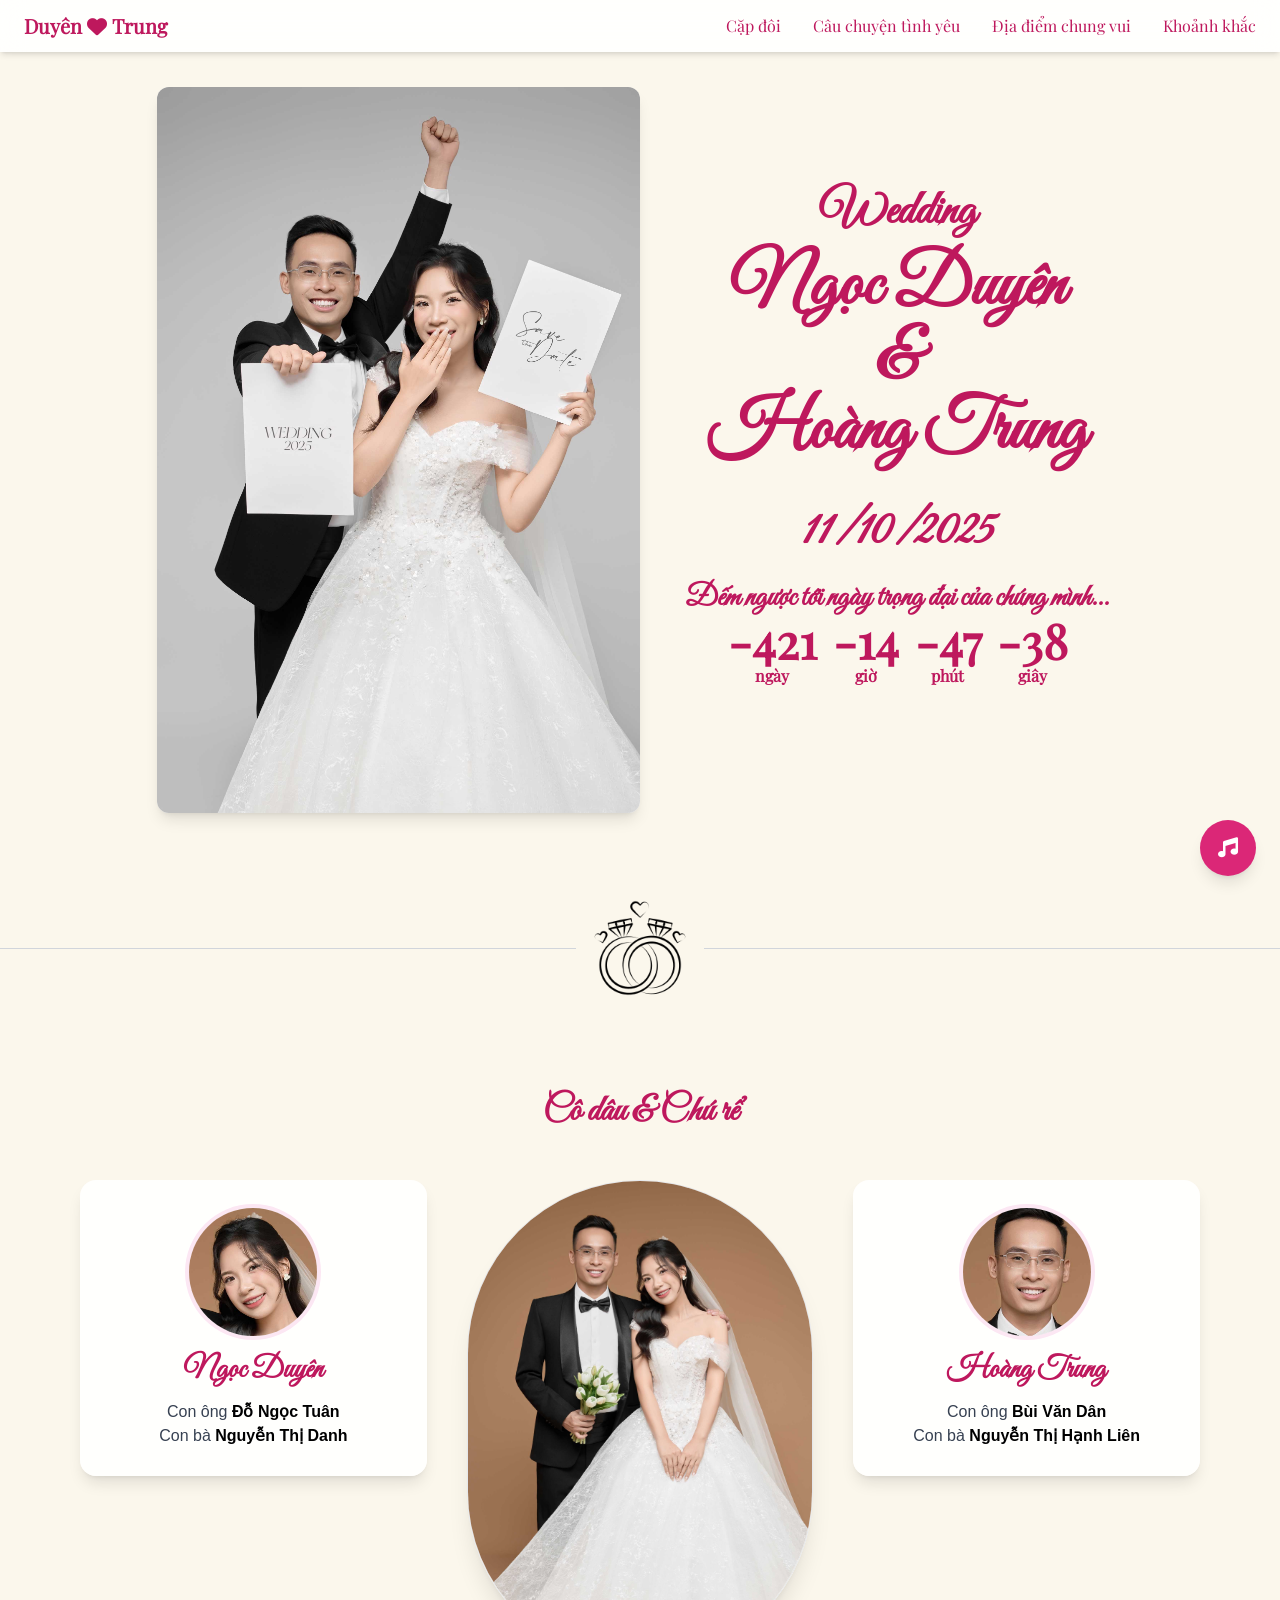
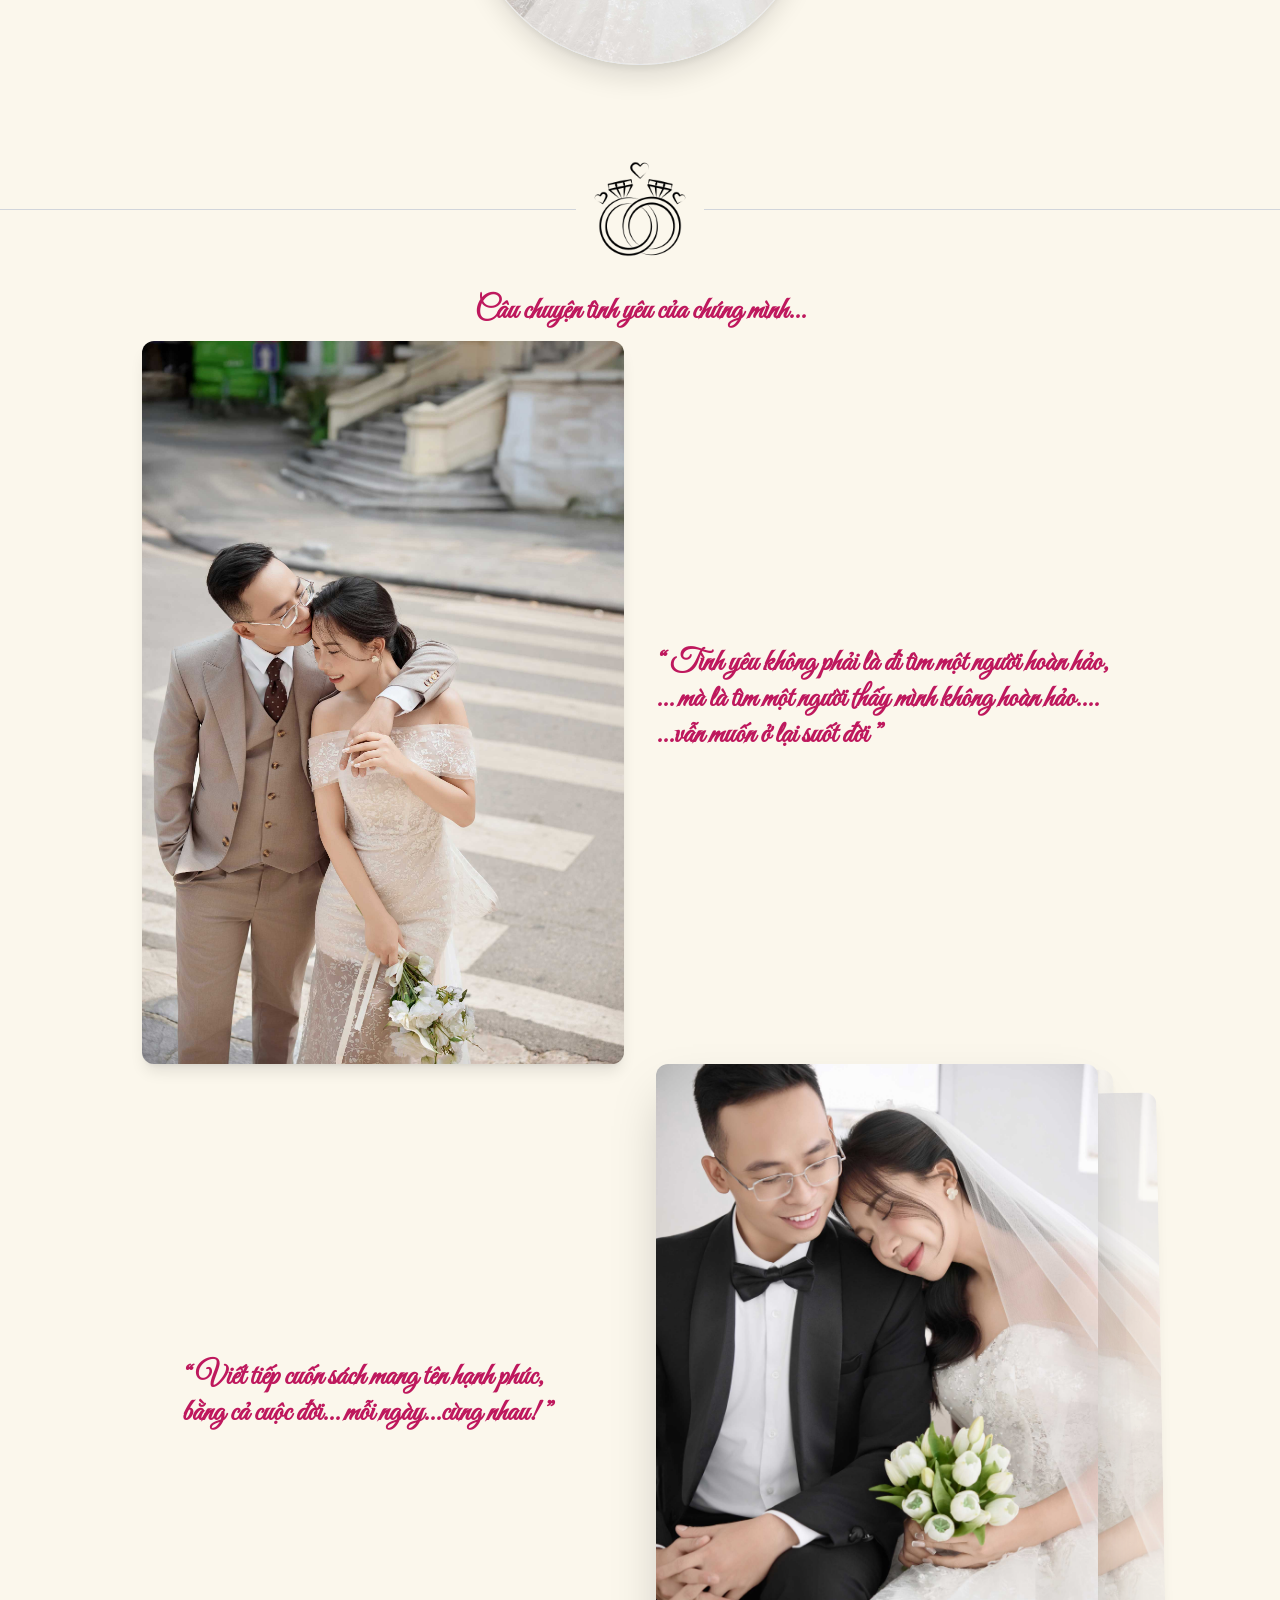
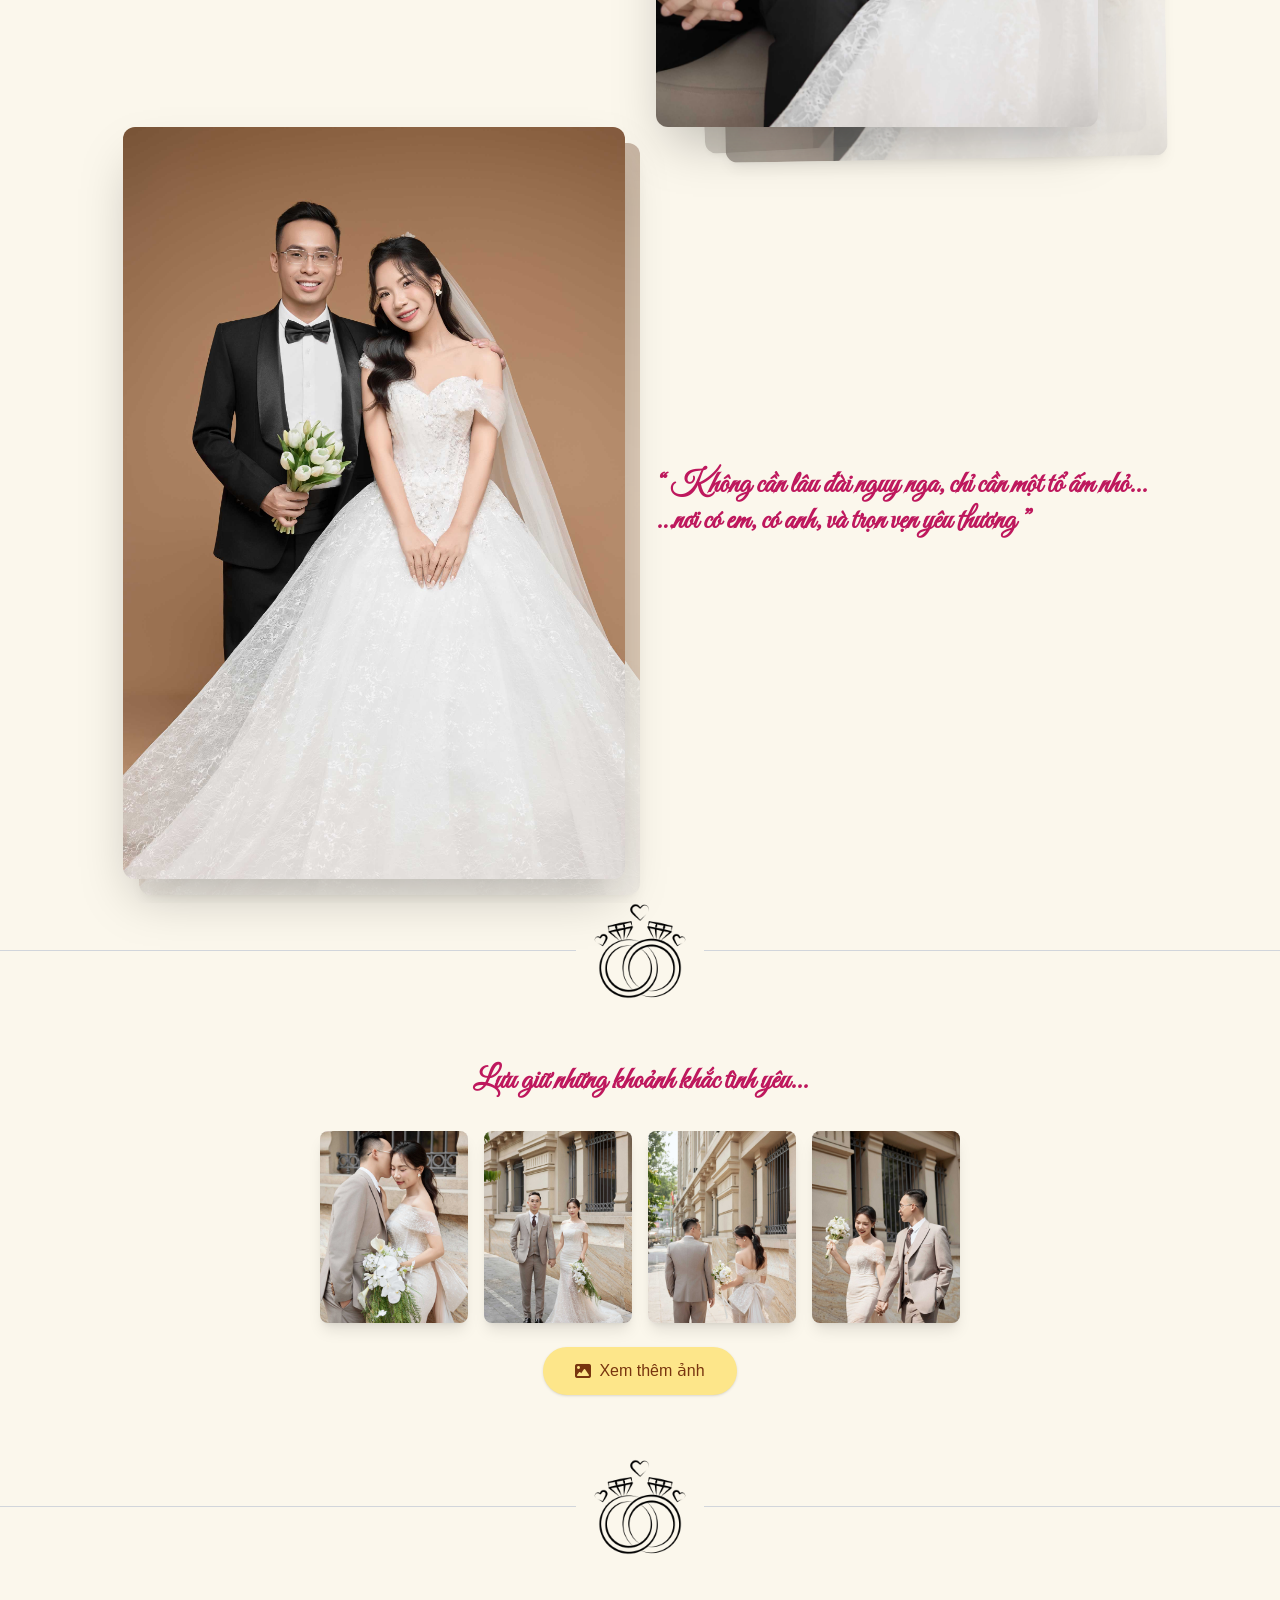
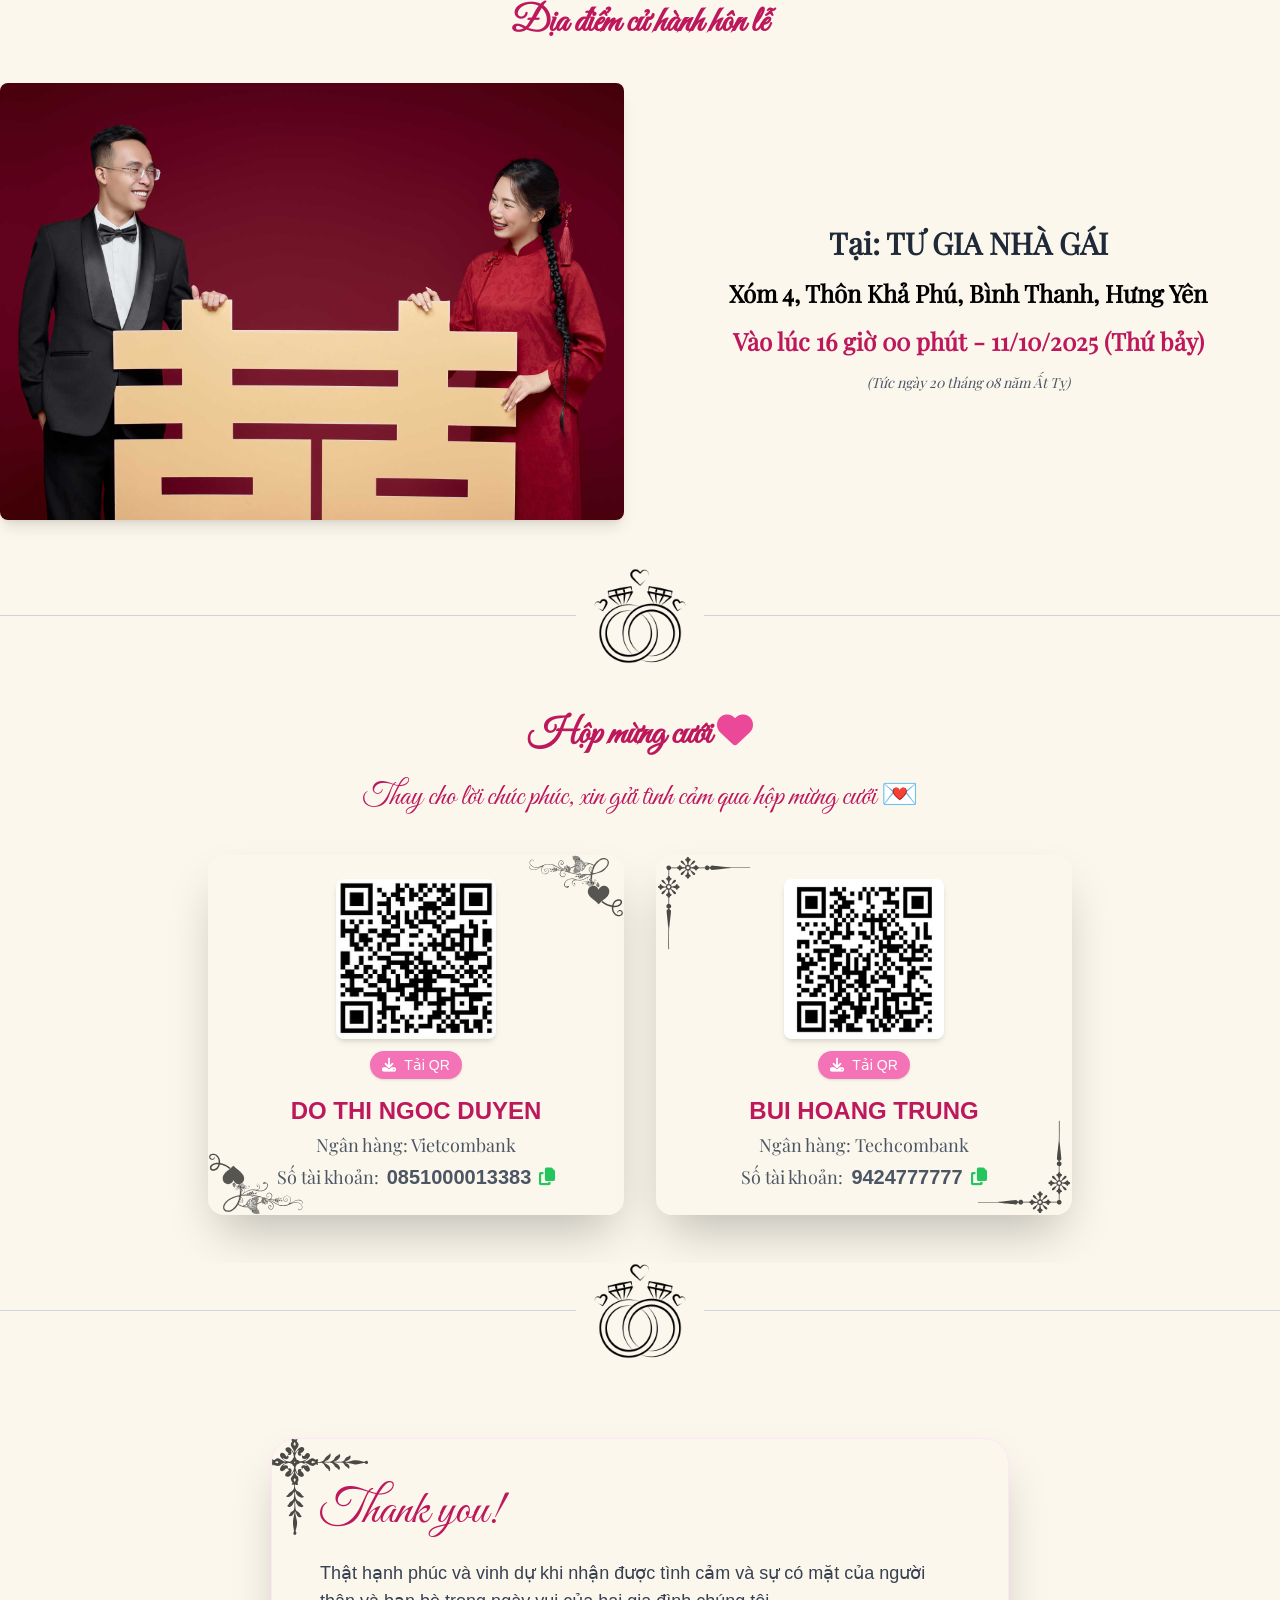
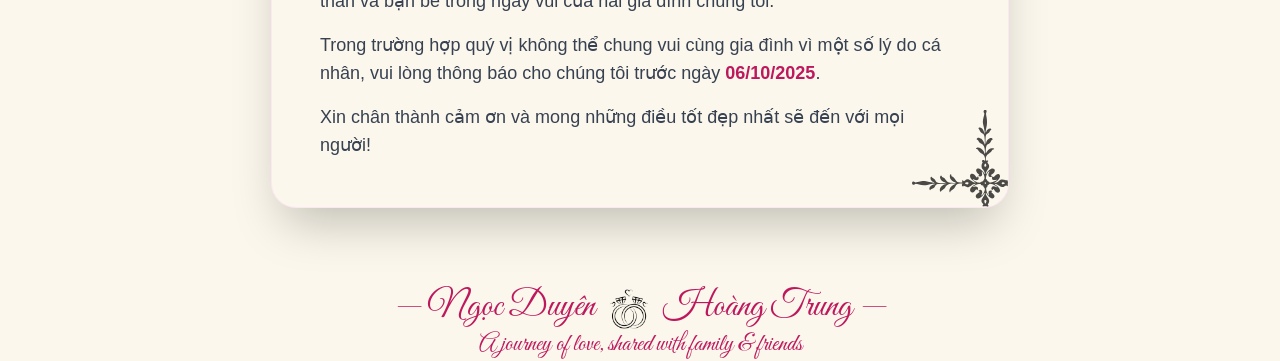
==== commit e4e7a826: "Auto-generated commit" ====
--- a/index.html
+++ b/index.html
@@ -21,5 +21,5 @@
       once: true // chỉ chạy 1 lần khi scroll tới
     });
   </script>
-<script src="polyfills-FFHMD2TL.js" type="module"></script><script src="scripts-SDK7ESJY.js" defer></script><script src="main-J2LYZZKM.js" type="module"></script></body>
+<script src="polyfills-FFHMD2TL.js" type="module"></script><script src="scripts-SDK7ESJY.js" defer></script><script src="main-SIKFHYHS.js" type="module"></script></body>
 </html>
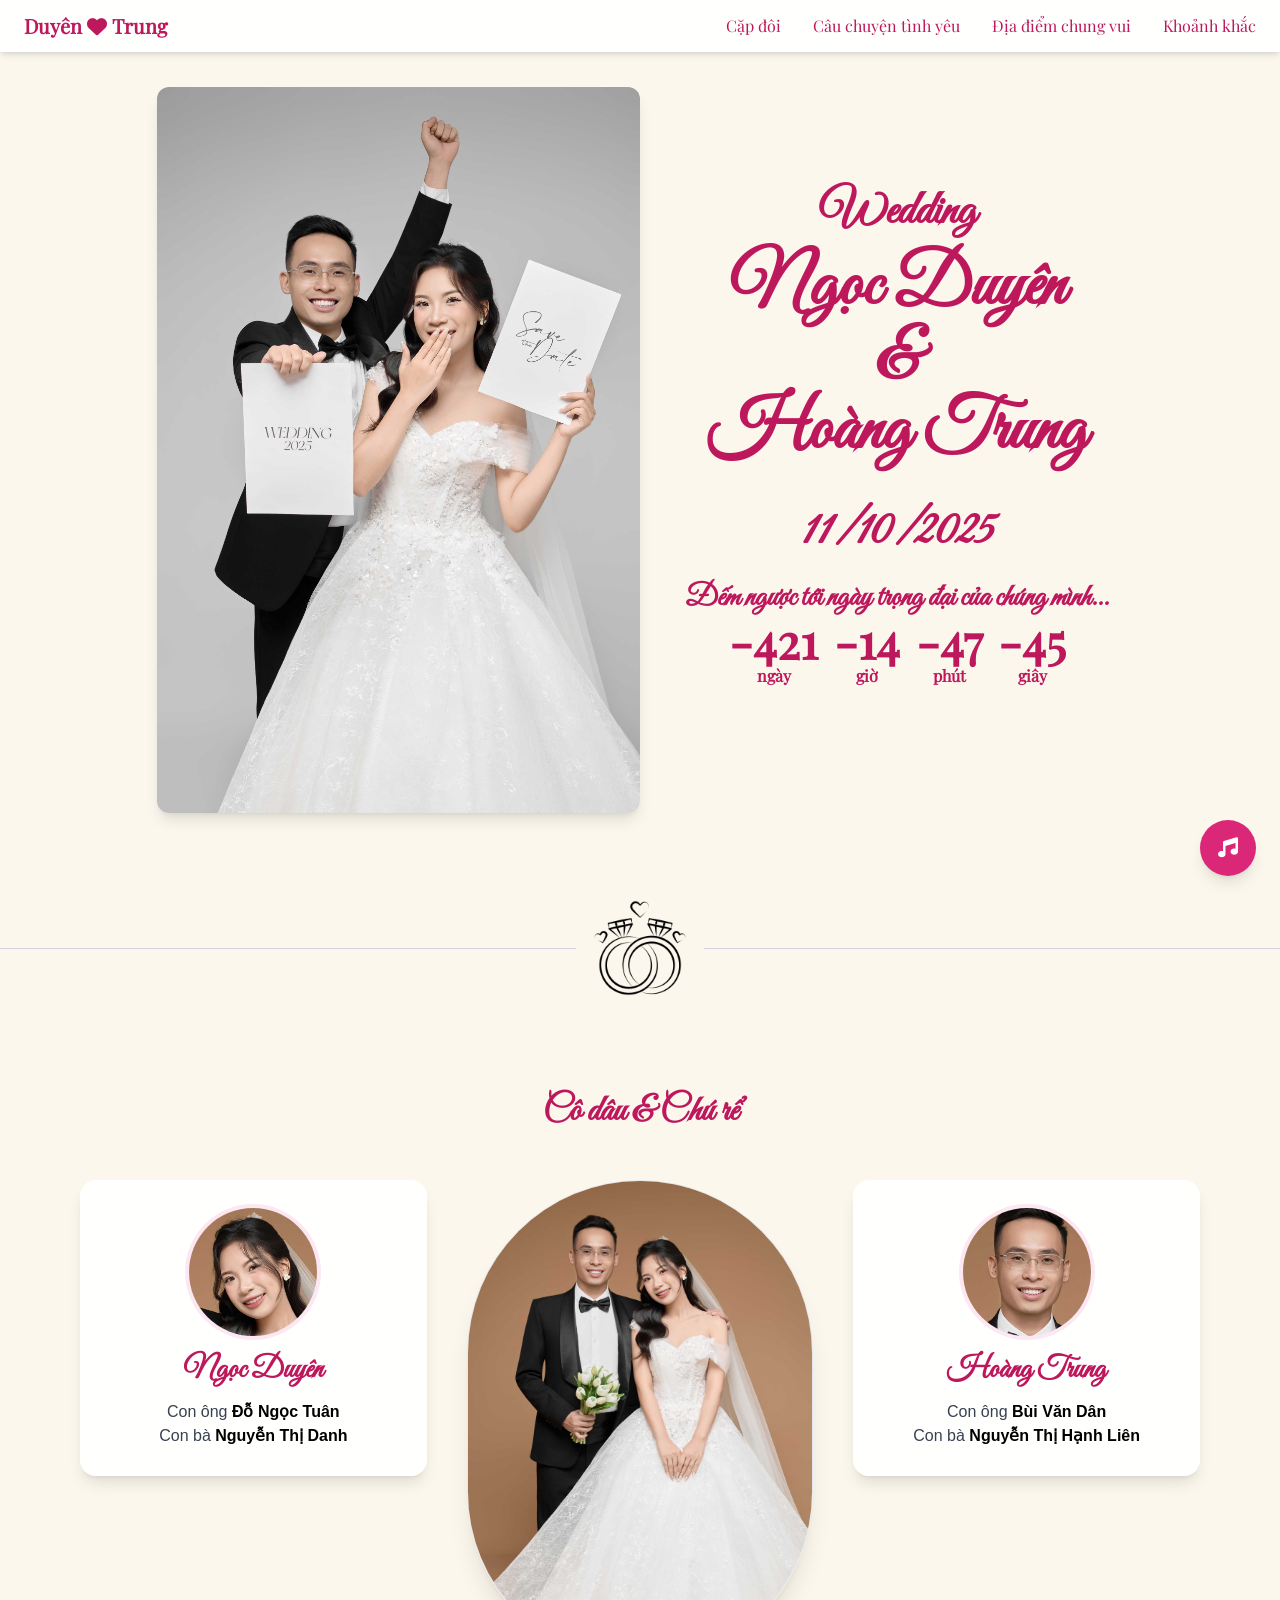
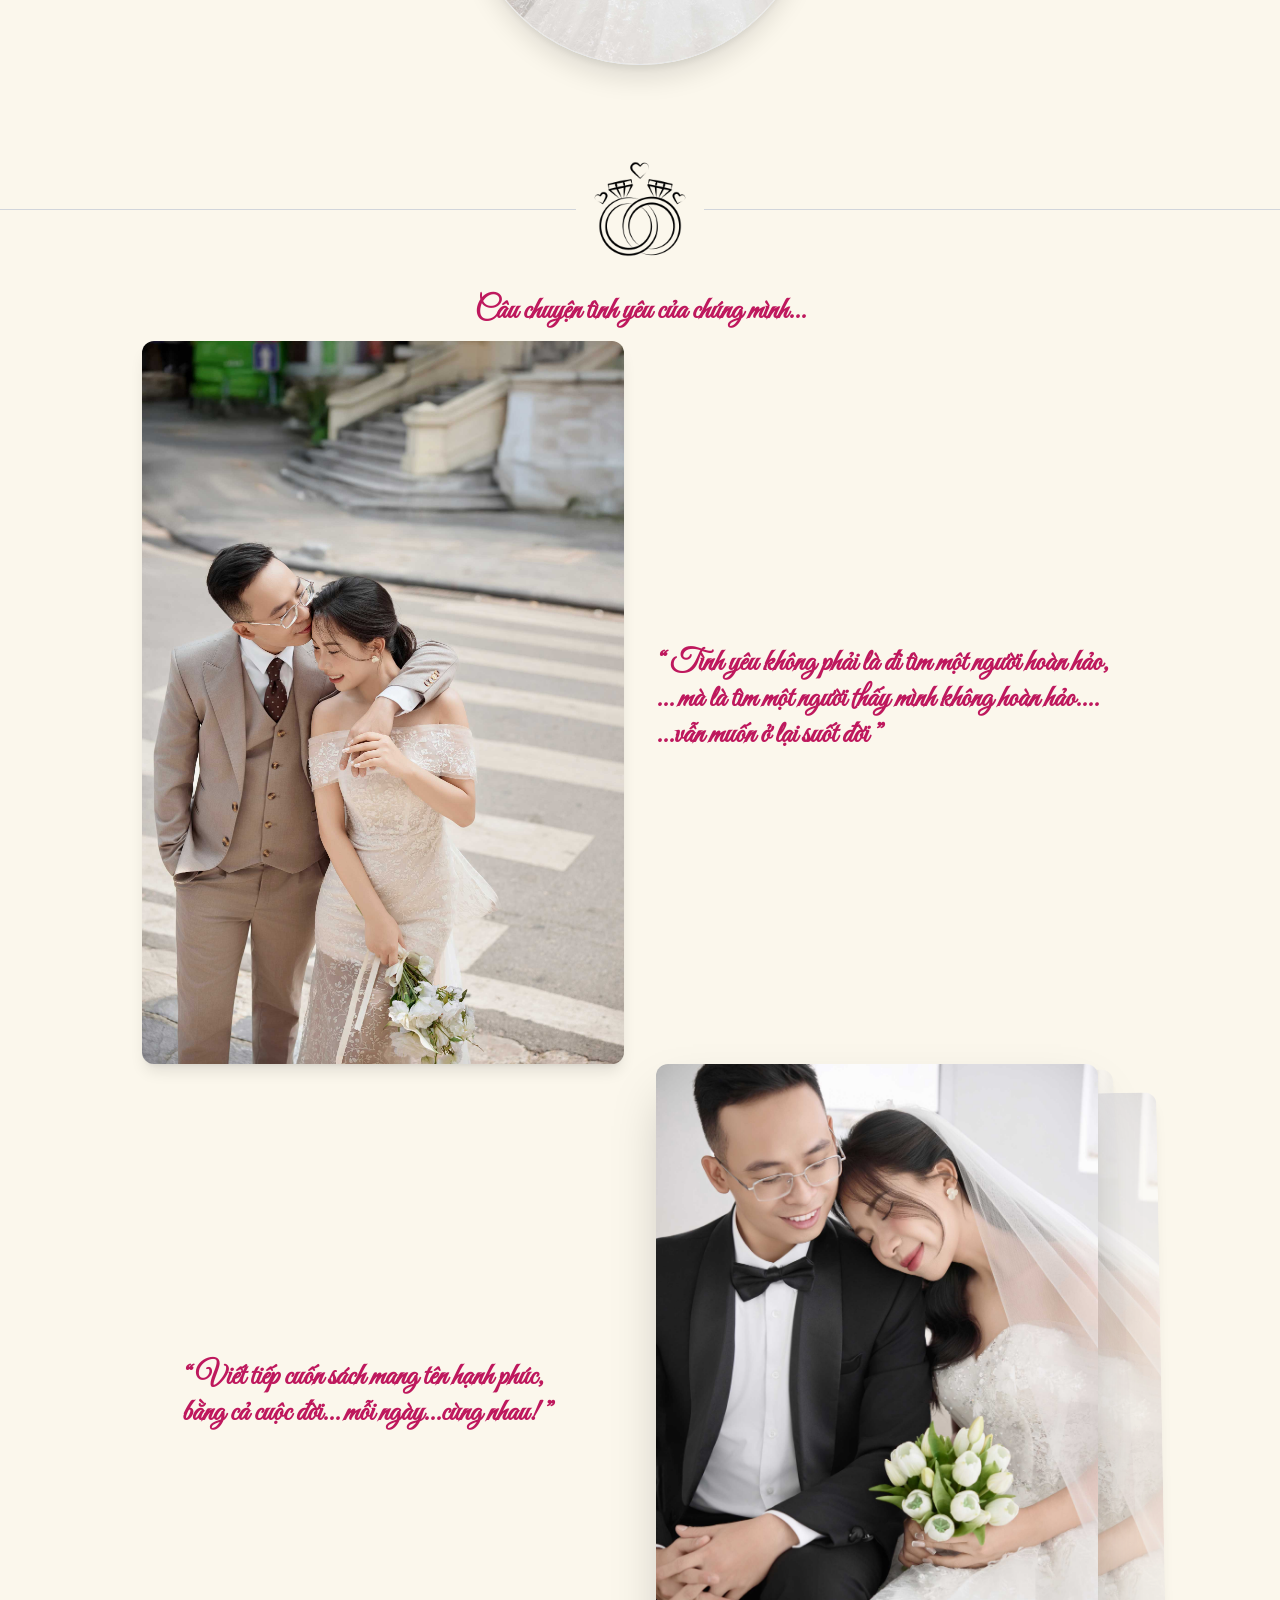
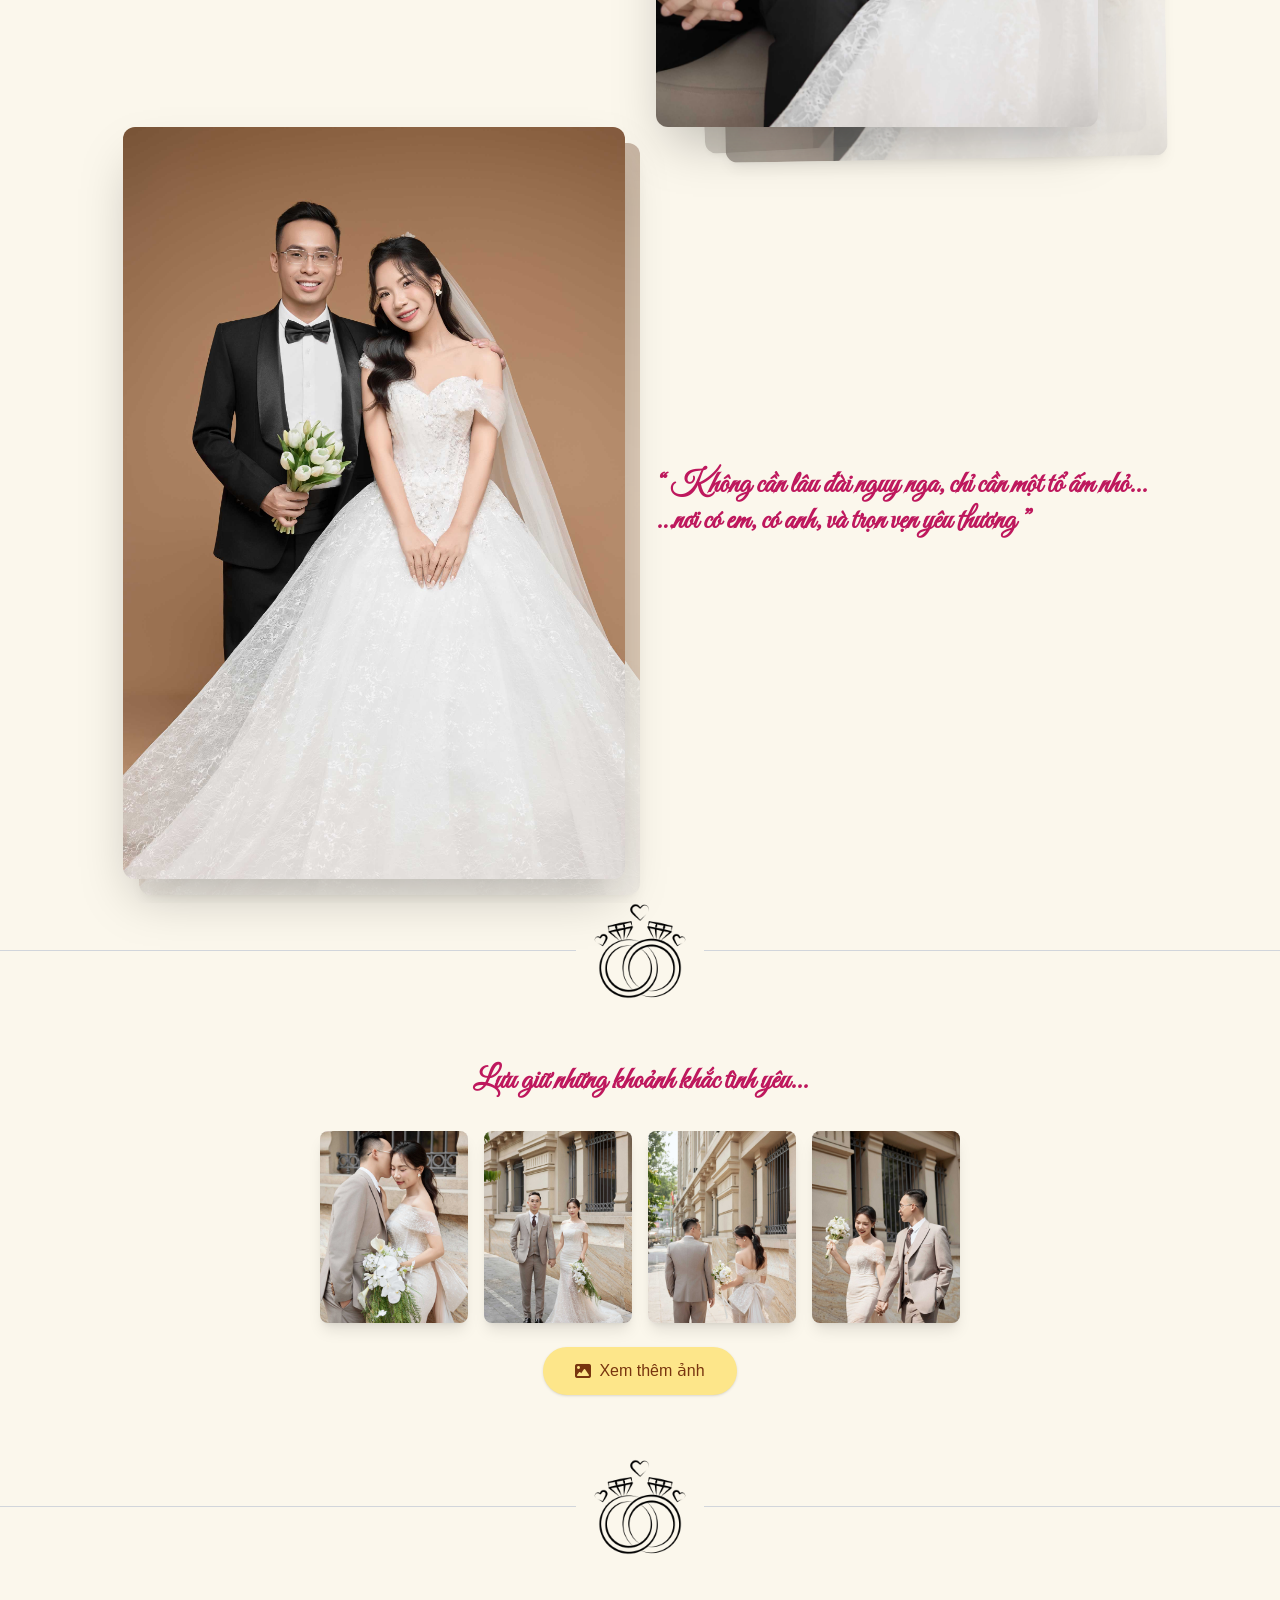
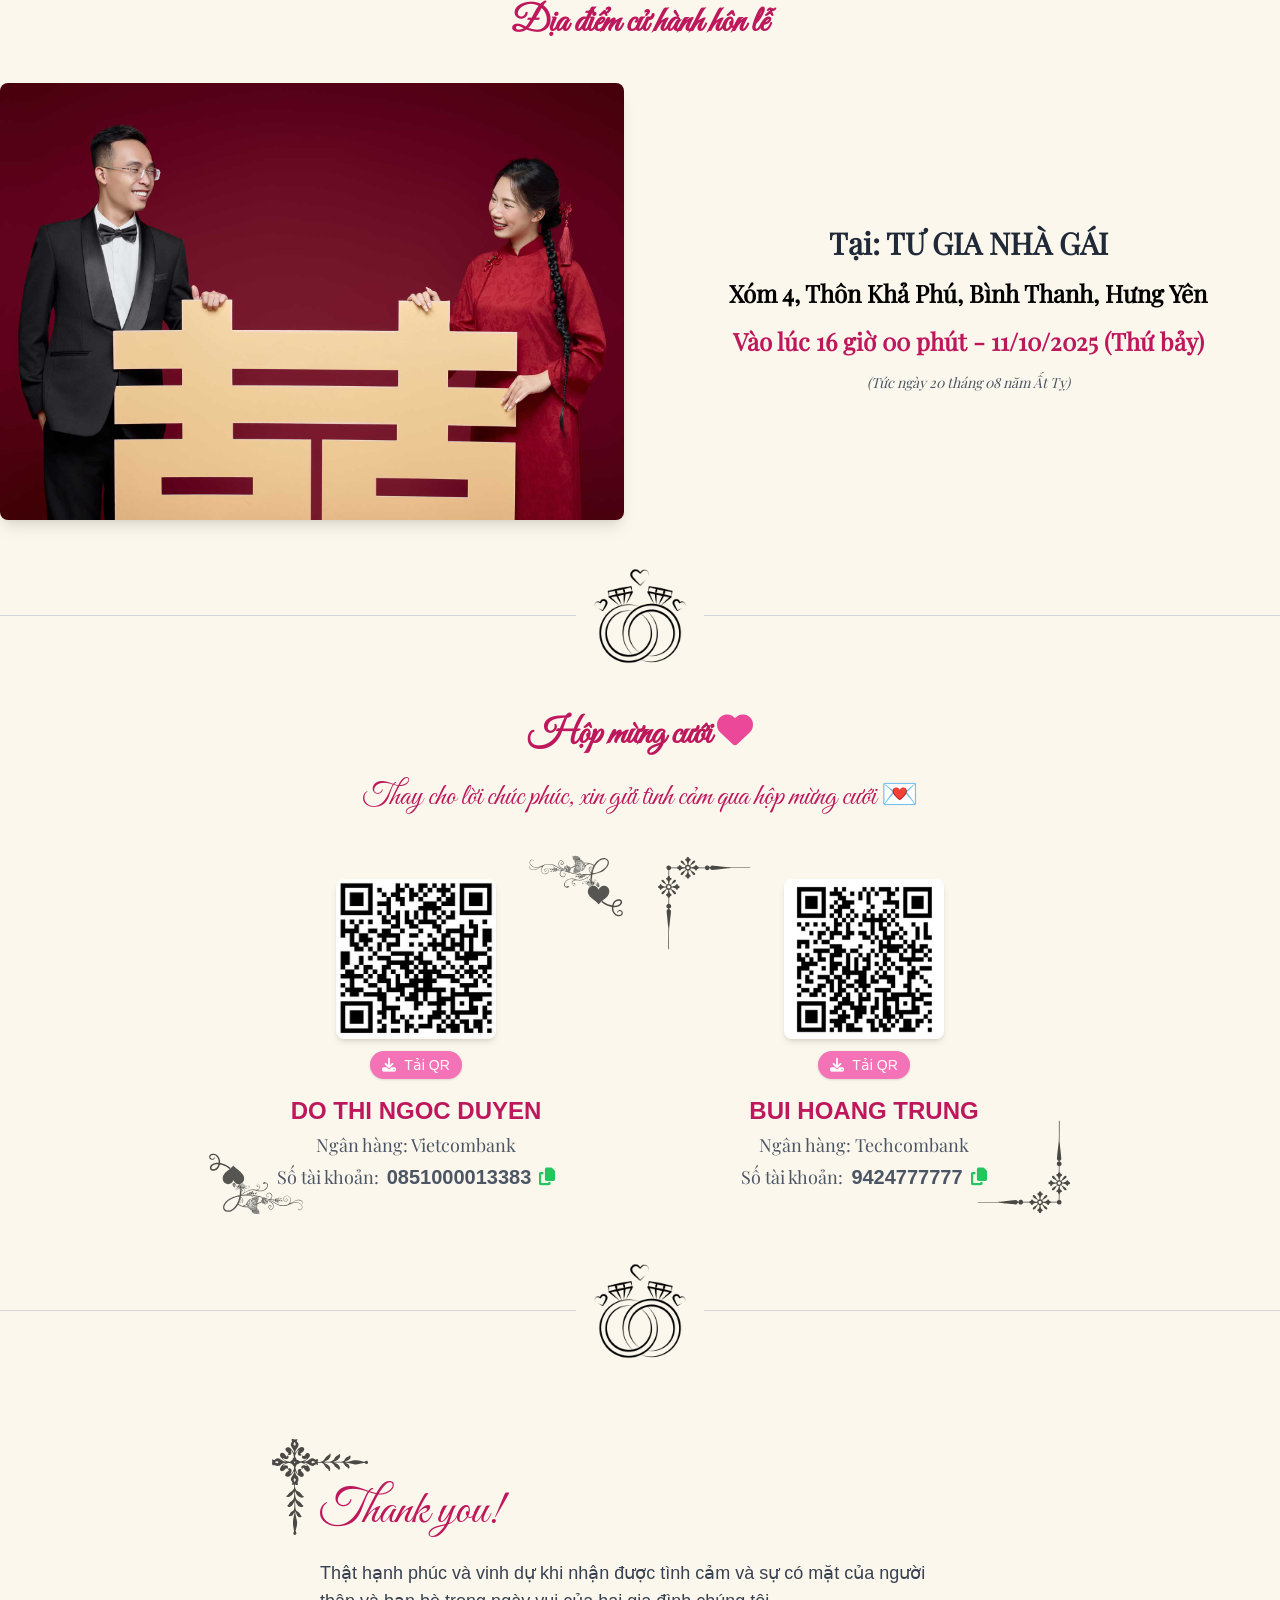
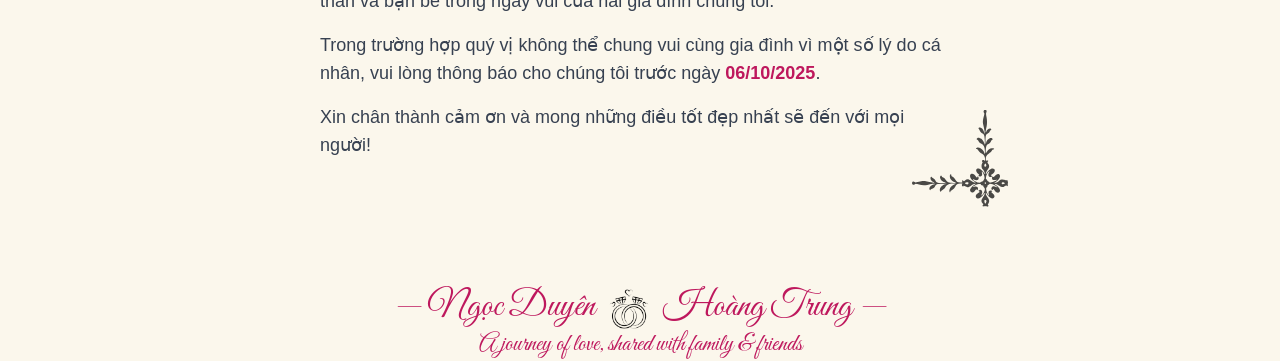
==== commit 2c5932a8: "Auto-generated commit" ====
--- a/index.html
+++ b/index.html
@@ -11,7 +11,7 @@
   <link href="https://unpkg.com/aos@2.3.4/dist/aos.css" rel="stylesheet">
   <script src="https://unpkg.com/aos@2.3.4/dist/aos.js"></script>
 <style>@charset "UTF-8";:root{--swiper-theme-color: #007aff}:root{--swiper-navigation-size: 44px}*,:before,:after{--tw-border-spacing-x: 0;--tw-border-spacing-y: 0;--tw-translate-x: 0;--tw-translate-y: 0;--tw-rotate: 0;--tw-skew-x: 0;--tw-skew-y: 0;--tw-scale-x: 1;--tw-scale-y: 1;--tw-pan-x: ;--tw-pan-y: ;--tw-pinch-zoom: ;--tw-scroll-snap-strictness: proximity;--tw-gradient-from-position: ;--tw-gradient-via-position: ;--tw-gradient-to-position: ;--tw-ordinal: ;--tw-slashed-zero: ;--tw-numeric-figure: ;--tw-numeric-spacing: ;--tw-numeric-fraction: ;--tw-ring-inset: ;--tw-ring-offset-width: 0px;--tw-ring-offset-color: #fff;--tw-ring-color: rgb(59 130 246 / .5);--tw-ring-offset-shadow: 0 0 #0000;--tw-ring-shadow: 0 0 #0000;--tw-shadow: 0 0 #0000;--tw-shadow-colored: 0 0 #0000;--tw-blur: ;--tw-brightness: ;--tw-contrast: ;--tw-grayscale: ;--tw-hue-rotate: ;--tw-invert: ;--tw-saturate: ;--tw-sepia: ;--tw-drop-shadow: ;--tw-backdrop-blur: ;--tw-backdrop-brightness: ;--tw-backdrop-contrast: ;--tw-backdrop-grayscale: ;--tw-backdrop-hue-rotate: ;--tw-backdrop-invert: ;--tw-backdrop-opacity: ;--tw-backdrop-saturate: ;--tw-backdrop-sepia: ;--tw-contain-size: ;--tw-contain-layout: ;--tw-contain-paint: ;--tw-contain-style: }*,:before,:after{box-sizing:border-box;border-width:0;border-style:solid;border-color:#e5e7eb}:before,:after{--tw-content: ""}html{line-height:1.5;-webkit-text-size-adjust:100%;-moz-tab-size:4;tab-size:4;font-family:ui-sans-serif,system-ui,sans-serif,"Apple Color Emoji","Segoe UI Emoji",Segoe UI Symbol,"Noto Color Emoji";font-feature-settings:normal;font-variation-settings:normal;-webkit-tap-highlight-color:transparent}body{margin:0;line-height:inherit}
-</style><link rel="stylesheet" href="styles-NDJNW6NW.css" media="print" onload="this.media='all'"><noscript><link rel="stylesheet" href="styles-NDJNW6NW.css"></noscript></head>
+</style><link rel="stylesheet" href="styles-U6IBYS2W.css" media="print" onload="this.media='all'"><noscript><link rel="stylesheet" href="styles-U6IBYS2W.css"></noscript></head>
 <body>
   <app-root></app-root>
   <script>
@@ -21,5 +21,5 @@
       once: true // chỉ chạy 1 lần khi scroll tới
     });
   </script>
-<script src="polyfills-FFHMD2TL.js" type="module"></script><script src="scripts-SDK7ESJY.js" defer></script><script src="main-SIKFHYHS.js" type="module"></script></body>
+<script src="polyfills-FFHMD2TL.js" type="module"></script><script src="scripts-SDK7ESJY.js" defer></script><script src="main-3MQ7AKWJ.js" type="module"></script></body>
 </html>
--- a/styles-U6IBYS2W.css
+++ b/styles-U6IBYS2W.css
@@ -0,0 +1 @@
+@charset "UTF-8";:root{--swiper-theme-color: #007aff}:host{position:relative;display:block;margin-left:auto;margin-right:auto;z-index:1}.swiper{margin-left:auto;margin-right:auto;position:relative;overflow:hidden;list-style:none;padding:0;z-index:1;display:block}.swiper-vertical>.swiper-wrapper{flex-direction:column}.swiper-wrapper{position:relative;width:100%;height:100%;z-index:1;display:flex;transition-property:transform;transition-timing-function:var(--swiper-wrapper-transition-timing-function, initial);box-sizing:content-box}.swiper-android .swiper-slide,.swiper-ios .swiper-slide,.swiper-wrapper{transform:translateZ(0)}.swiper-horizontal{touch-action:pan-y}.swiper-vertical{touch-action:pan-x}.swiper-slide{flex-shrink:0;width:100%;height:100%;position:relative;transition-property:transform;display:block}.swiper-slide-invisible-blank{visibility:hidden}.swiper-autoheight,.swiper-autoheight .swiper-slide{height:auto}.swiper-autoheight .swiper-wrapper{align-items:flex-start;transition-property:transform,height}.swiper-backface-hidden .swiper-slide{transform:translateZ(0);backface-visibility:hidden}.swiper-3d.swiper-css-mode .swiper-wrapper{perspective:1200px}.swiper-3d .swiper-wrapper{transform-style:preserve-3d}.swiper-3d{perspective:1200px}.swiper-3d :is(.swiper-slide,.swiper-cube-shadow){transform-style:preserve-3d}.swiper-css-mode>.swiper-wrapper{overflow:auto;scrollbar-width:none;-ms-overflow-style:none}.swiper-css-mode>.swiper-wrapper::-webkit-scrollbar{display:none}.swiper-css-mode>.swiper-wrapper>.swiper-slide{scroll-snap-align:start start}.swiper-css-mode.swiper-horizontal>.swiper-wrapper{scroll-snap-type:x mandatory}.swiper-css-mode.swiper-vertical>.swiper-wrapper{scroll-snap-type:y mandatory}.swiper-css-mode.swiper-free-mode>.swiper-wrapper{scroll-snap-type:none}.swiper-css-mode.swiper-free-mode>.swiper-wrapper>.swiper-slide{scroll-snap-align:none}.swiper-css-mode.swiper-centered>.swiper-wrapper:before{content:"";flex-shrink:0;order:9999}.swiper-css-mode.swiper-centered>.swiper-wrapper>.swiper-slide{scroll-snap-align:center center;scroll-snap-stop:always}.swiper-css-mode.swiper-centered.swiper-horizontal>.swiper-wrapper>.swiper-slide:first-child{margin-inline-start:var(--swiper-centered-offset-before)}.swiper-css-mode.swiper-centered.swiper-horizontal>.swiper-wrapper:before{height:100%;min-height:1px;width:var(--swiper-centered-offset-after)}.swiper-css-mode.swiper-centered.swiper-vertical>.swiper-wrapper>.swiper-slide:first-child{margin-block-start:var(--swiper-centered-offset-before)}.swiper-css-mode.swiper-centered.swiper-vertical>.swiper-wrapper:before{width:100%;min-width:1px;height:var(--swiper-centered-offset-after)}.swiper-3d :is(.swiper-slide-shadow,.swiper-slide-shadow-left,.swiper-slide-shadow-right,.swiper-slide-shadow-top,.swiper-slide-shadow-bottom){position:absolute;left:0;top:0;width:100%;height:100%;pointer-events:none;z-index:10}.swiper-3d .swiper-slide-shadow{background:#00000026}.swiper-3d .swiper-slide-shadow-left{background-image:linear-gradient(to left,#00000080,#0000)}.swiper-3d .swiper-slide-shadow-right{background-image:linear-gradient(to right,#00000080,#0000)}.swiper-3d .swiper-slide-shadow-top{background-image:linear-gradient(to top,#00000080,#0000)}.swiper-3d .swiper-slide-shadow-bottom{background-image:linear-gradient(to bottom,#00000080,#0000)}.swiper-lazy-preloader{width:42px;height:42px;position:absolute;left:50%;top:50%;margin-left:-21px;margin-top:-21px;z-index:10;transform-origin:50%;box-sizing:border-box;border:4px solid var(--swiper-preloader-color, var(--swiper-theme-color));border-radius:50%;border-top-color:transparent}:is(.swiper:not(.swiper-watch-progress),.swiper-watch-progress .swiper-slide-visible) .swiper-lazy-preloader{animation:swiper-preloader-spin 1s infinite linear}.swiper-lazy-preloader-white{--swiper-preloader-color: #fff}.swiper-lazy-preloader-black{--swiper-preloader-color: #000}@keyframes swiper-preloader-spin{0%{transform:rotate(0)}to{transform:rotate(360deg)}}.swiper-virtual .swiper-slide{-webkit-backface-visibility:hidden;transform:translateZ(0)}.swiper-virtual.swiper-css-mode .swiper-wrapper:after{content:"";position:absolute;left:0;top:0;pointer-events:none}.swiper-virtual.swiper-css-mode.swiper-horizontal .swiper-wrapper:after{height:1px;width:var(--swiper-virtual-size)}.swiper-virtual.swiper-css-mode.swiper-vertical .swiper-wrapper:after{width:1px;height:var(--swiper-virtual-size)}:root{--swiper-navigation-size: 44px}.swiper-button-prev,.swiper-button-next{position:absolute;width:var(--swiper-navigation-size);height:var(--swiper-navigation-size);z-index:10;cursor:pointer;display:flex;align-items:center;justify-content:center;color:var(--swiper-navigation-color, var(--swiper-theme-color))}:is(.swiper-button-prev,.swiper-button-next).swiper-button-disabled{opacity:.35;cursor:auto;pointer-events:none}:is(.swiper-button-prev,.swiper-button-next).swiper-button-hidden{opacity:0;cursor:auto;pointer-events:none}.swiper-navigation-disabled :is(.swiper-button-prev,.swiper-button-next){display:none!important}:is(.swiper-button-prev,.swiper-button-next) svg{width:100%;height:100%;object-fit:contain;transform-origin:center;fill:currentColor;pointer-events:none}.swiper-button-lock{display:none}.swiper-horizontal .swiper-button-prev,.swiper-horizontal .swiper-button-next,.swiper-horizontal~.swiper-button-prev,.swiper-horizontal~.swiper-button-next{top:var(--swiper-navigation-top-offset, 50%);margin-top:calc(0px - (var(--swiper-navigation-size) / 2))}.swiper-horizontal .swiper-button-prev,.swiper-horizontal~.swiper-button-prev,.swiper-horizontal.swiper-rtl .swiper-button-next,.swiper-horizontal.swiper-rtl~.swiper-button-next{left:var(--swiper-navigation-sides-offset, 4px);right:auto}.swiper-horizontal .swiper-button-next,.swiper-horizontal~.swiper-button-next,.swiper-horizontal.swiper-rtl .swiper-button-prev,.swiper-horizontal.swiper-rtl~.swiper-button-prev{right:var(--swiper-navigation-sides-offset, 4px);left:auto}:is(.swiper-horizontal .swiper-button-prev,.swiper-horizontal~.swiper-button-prev,.swiper-horizontal.swiper-rtl .swiper-button-next,.swiper-horizontal.swiper-rtl~.swiper-button-next) .swiper-navigation-icon{transform:rotate(180deg)}.swiper-horizontal:is(.swiper-rtl .swiper-button-prev,.swiper-rtl~.swiper-button-prev) .swiper-navigation-icon{transform:rotate(0)}.swiper-vertical .swiper-button-prev,.swiper-vertical .swiper-button-next,.swiper-vertical~.swiper-button-prev,.swiper-vertical~.swiper-button-next{left:var(--swiper-navigation-top-offset, 50%);margin-left:calc(0px - (var(--swiper-navigation-size) / 2))}.swiper-vertical .swiper-button-prev,.swiper-vertical~.swiper-button-prev{top:var(--swiper-navigation-sides-offset, 4px);bottom:auto;transform:rotate(-90deg)}.swiper-vertical .swiper-button-next,.swiper-vertical~.swiper-button-next{bottom:var(--swiper-navigation-sides-offset, 4px);top:auto;transform:rotate(90deg)}.swiper-pagination{position:absolute;text-align:center;transition:.3s opacity;transform:translateZ(0);z-index:10}.swiper-pagination.swiper-pagination-hidden{opacity:0}.swiper-pagination-disabled>.swiper-pagination,.swiper-pagination.swiper-pagination-disabled{display:none!important}.swiper-pagination-fraction,.swiper-pagination-custom,.swiper-horizontal>.swiper-pagination-bullets,.swiper-pagination-bullets.swiper-pagination-horizontal{bottom:var(--swiper-pagination-bottom, 8px);top:var(--swiper-pagination-top, auto);left:0;width:100%}.swiper-pagination-bullets-dynamic{overflow:hidden;font-size:0}.swiper-pagination-bullets-dynamic .swiper-pagination-bullet{transform:scale(.33);position:relative}.swiper-pagination-bullets-dynamic :is(.swiper-pagination-bullet-active,.swiper-pagination-bullet-active-main){transform:scale(1)}.swiper-pagination-bullets-dynamic .swiper-pagination-bullet-active-prev{transform:scale(.66)}.swiper-pagination-bullets-dynamic .swiper-pagination-bullet-active-prev-prev{transform:scale(.33)}.swiper-pagination-bullets-dynamic .swiper-pagination-bullet-active-next{transform:scale(.66)}.swiper-pagination-bullets-dynamic .swiper-pagination-bullet-active-next-next{transform:scale(.33)}.swiper-pagination-bullet{width:var(--swiper-pagination-bullet-width, var(--swiper-pagination-bullet-size, 8px));height:var(--swiper-pagination-bullet-height, var(--swiper-pagination-bullet-size, 8px));display:inline-block;border-radius:var(--swiper-pagination-bullet-border-radius, 50%);background:var(--swiper-pagination-bullet-inactive-color, #000);opacity:var(--swiper-pagination-bullet-inactive-opacity, .2)}button.swiper-pagination-bullet{border:none;margin:0;padding:0;box-shadow:none;appearance:none}.swiper-pagination-clickable .swiper-pagination-bullet{cursor:pointer}.swiper-pagination-bullet:only-child{display:none!important}.swiper-pagination-bullet-active{opacity:var(--swiper-pagination-bullet-opacity, 1);background:var(--swiper-pagination-color, var(--swiper-theme-color))}.swiper-vertical>.swiper-pagination-bullets,.swiper-pagination-vertical.swiper-pagination-bullets{right:var(--swiper-pagination-right, 8px);left:var(--swiper-pagination-left, auto);top:50%;transform:translate3d(0,-50%,0)}:is(.swiper-vertical>.swiper-pagination-bullets,.swiper-pagination-vertical.swiper-pagination-bullets) .swiper-pagination-bullet{margin:var(--swiper-pagination-bullet-vertical-gap, 6px) 0;display:block}:is(.swiper-vertical>.swiper-pagination-bullets,.swiper-pagination-vertical.swiper-pagination-bullets).swiper-pagination-bullets-dynamic{top:50%;transform:translateY(-50%);width:8px}:is(.swiper-vertical>.swiper-pagination-bullets,.swiper-pagination-vertical.swiper-pagination-bullets).swiper-pagination-bullets-dynamic .swiper-pagination-bullet{display:inline-block;transition:.2s transform,.2s top}:is(.swiper-horizontal>.swiper-pagination-bullets,.swiper-pagination-horizontal.swiper-pagination-bullets) .swiper-pagination-bullet{margin:0 var(--swiper-pagination-bullet-horizontal-gap, 4px)}:is(.swiper-horizontal>.swiper-pagination-bullets,.swiper-pagination-horizontal.swiper-pagination-bullets).swiper-pagination-bullets-dynamic{left:50%;transform:translate(-50%);white-space:nowrap}:is(.swiper-horizontal>.swiper-pagination-bullets,.swiper-pagination-horizontal.swiper-pagination-bullets).swiper-pagination-bullets-dynamic .swiper-pagination-bullet{transition:.2s transform,.2s left}.swiper-horizontal.swiper-rtl>.swiper-pagination-bullets-dynamic .swiper-pagination-bullet{transition:.2s transform,.2s right}.swiper-pagination-fraction{color:var(--swiper-pagination-fraction-color, inherit)}.swiper-pagination-progressbar{background:var(--swiper-pagination-progressbar-bg-color, rgba(0, 0, 0, .25));position:absolute}.swiper-pagination-progressbar .swiper-pagination-progressbar-fill{background:var(--swiper-pagination-color, var(--swiper-theme-color));position:absolute;left:0;top:0;width:100%;height:100%;transform:scale(0);transform-origin:left top}.swiper-rtl .swiper-pagination-progressbar .swiper-pagination-progressbar-fill{transform-origin:right top}.swiper-horizontal>.swiper-pagination-progressbar,.swiper-pagination-progressbar.swiper-pagination-horizontal,.swiper-vertical>.swiper-pagination-progressbar.swiper-pagination-progressbar-opposite,.swiper-pagination-progressbar.swiper-pagination-vertical.swiper-pagination-progressbar-opposite{width:100%;height:var(--swiper-pagination-progressbar-size, 4px);left:0;top:0}.swiper-vertical>.swiper-pagination-progressbar,.swiper-pagination-progressbar.swiper-pagination-vertical,.swiper-horizontal>.swiper-pagination-progressbar.swiper-pagination-progressbar-opposite,.swiper-pagination-progressbar.swiper-pagination-horizontal.swiper-pagination-progressbar-opposite{width:var(--swiper-pagination-progressbar-size, 4px);height:100%;left:0;top:0}.swiper-pagination-lock{display:none}.swiper-scrollbar{border-radius:var(--swiper-scrollbar-border-radius, 10px);position:relative;touch-action:none;background:var(--swiper-scrollbar-bg-color, rgba(0, 0, 0, .1))}.swiper-scrollbar-disabled>.swiper-scrollbar,.swiper-scrollbar.swiper-scrollbar-disabled{display:none!important}.swiper-horizontal>.swiper-scrollbar,.swiper-scrollbar.swiper-scrollbar-horizontal{position:absolute;left:var(--swiper-scrollbar-sides-offset, 1%);bottom:var(--swiper-scrollbar-bottom, 4px);top:var(--swiper-scrollbar-top, auto);z-index:50;height:var(--swiper-scrollbar-size, 4px);width:calc(100% - 2 * var(--swiper-scrollbar-sides-offset, 1%))}.swiper-vertical>.swiper-scrollbar,.swiper-scrollbar.swiper-scrollbar-vertical{position:absolute;left:var(--swiper-scrollbar-left, auto);right:var(--swiper-scrollbar-right, 4px);top:var(--swiper-scrollbar-sides-offset, 1%);z-index:50;width:var(--swiper-scrollbar-size, 4px);height:calc(100% - 2 * var(--swiper-scrollbar-sides-offset, 1%))}.swiper-scrollbar-drag{height:100%;width:100%;position:relative;background:var(--swiper-scrollbar-drag-bg-color, rgba(0, 0, 0, .5));border-radius:var(--swiper-scrollbar-border-radius, 10px);left:0;top:0}.swiper-scrollbar-cursor-drag{cursor:move}.swiper-scrollbar-lock{display:none}.swiper-zoom-container{width:100%;height:100%;display:flex;justify-content:center;align-items:center;text-align:center}.swiper-zoom-container>:is(img,svg,canvas){max-width:100%;max-height:100%;object-fit:contain}.swiper-slide-zoomed{cursor:move;touch-action:none}.swiper .swiper-notification{position:absolute;left:0;top:0;pointer-events:none;opacity:0;z-index:-1000}.swiper-free-mode>.swiper-wrapper{transition-timing-function:ease-out;margin:0 auto}.swiper-grid>.swiper-wrapper{flex-wrap:wrap}.swiper-grid-column>.swiper-wrapper{flex-wrap:wrap;flex-direction:column}.swiper-fade.swiper-free-mode .swiper-slide{transition-timing-function:ease-out}.swiper-fade .swiper-slide{pointer-events:none;transition-property:opacity}.swiper-fade .swiper-slide .swiper-slide{pointer-events:none}.swiper-fade .swiper-slide-active,.swiper-fade .swiper-slide-active .swiper-slide-active{pointer-events:auto}.swiper.swiper-cube{overflow:visible}.swiper-cube .swiper-slide{pointer-events:none;backface-visibility:hidden;z-index:1;visibility:hidden;transform-origin:0 0;width:100%;height:100%}.swiper-cube .swiper-slide .swiper-slide{pointer-events:none}.swiper-cube.swiper-rtl .swiper-slide{transform-origin:100% 0}.swiper-cube .swiper-slide-active,.swiper-cube .swiper-slide-active .swiper-slide-active{pointer-events:auto}.swiper-cube :is(.swiper-slide-active,.swiper-slide-next,.swiper-slide-prev){pointer-events:auto;visibility:visible}.swiper-cube .swiper-cube-shadow{position:absolute;left:0;bottom:0;width:100%;height:100%;opacity:.6;z-index:0}.swiper-cube .swiper-cube-shadow:before{content:"";background:#000;position:absolute;inset:0;filter:blur(50px)}.swiper-cube .swiper-slide-next+.swiper-slide{pointer-events:auto;visibility:visible}.swiper-cube :is(.swiper-slide-shadow-cube.swiper-slide-shadow-top,.swiper-slide-shadow-cube.swiper-slide-shadow-bottom,.swiper-slide-shadow-cube.swiper-slide-shadow-left,.swiper-slide-shadow-cube.swiper-slide-shadow-right){z-index:0;backface-visibility:hidden}.swiper.swiper-flip{overflow:visible}.swiper-flip .swiper-slide{pointer-events:none;backface-visibility:hidden;z-index:1}.swiper-flip .swiper-slide .swiper-slide{pointer-events:none}.swiper-flip .swiper-slide-active,.swiper-flip .swiper-slide-active .swiper-slide-active{pointer-events:auto}.swiper-flip :is(.swiper-slide-shadow-flip.swiper-slide-shadow-top,.swiper-slide-shadow-flip.swiper-slide-shadow-bottom,.swiper-slide-shadow-flip.swiper-slide-shadow-left,.swiper-slide-shadow-flip.swiper-slide-shadow-right){z-index:0;backface-visibility:hidden}.swiper-creative .swiper-slide{backface-visibility:hidden;overflow:hidden;transition-property:transform,opacity,height}.swiper.swiper-cards{overflow:visible}.swiper-cards .swiper-slide{transform-origin:center bottom;backface-visibility:hidden;overflow:hidden}[data-aos][data-aos][data-aos-duration="50"],body[data-aos-duration="50"] [data-aos]{transition-duration:50ms}[data-aos][data-aos][data-aos-delay="50"],body[data-aos-delay="50"] [data-aos]{transition-delay:0}[data-aos][data-aos][data-aos-delay="50"].aos-animate,body[data-aos-delay="50"] [data-aos].aos-animate{transition-delay:50ms}[data-aos][data-aos][data-aos-duration="100"],body[data-aos-duration="100"] [data-aos]{transition-duration:.1s}[data-aos][data-aos][data-aos-delay="100"],body[data-aos-delay="100"] [data-aos]{transition-delay:0}[data-aos][data-aos][data-aos-delay="100"].aos-animate,body[data-aos-delay="100"] [data-aos].aos-animate{transition-delay:.1s}[data-aos][data-aos][data-aos-duration="150"],body[data-aos-duration="150"] [data-aos]{transition-duration:.15s}[data-aos][data-aos][data-aos-delay="150"],body[data-aos-delay="150"] [data-aos]{transition-delay:0}[data-aos][data-aos][data-aos-delay="150"].aos-animate,body[data-aos-delay="150"] [data-aos].aos-animate{transition-delay:.15s}[data-aos][data-aos][data-aos-duration="200"],body[data-aos-duration="200"] [data-aos]{transition-duration:.2s}[data-aos][data-aos][data-aos-delay="200"],body[data-aos-delay="200"] [data-aos]{transition-delay:0}[data-aos][data-aos][data-aos-delay="200"].aos-animate,body[data-aos-delay="200"] [data-aos].aos-animate{transition-delay:.2s}[data-aos][data-aos][data-aos-duration="250"],body[data-aos-duration="250"] [data-aos]{transition-duration:.25s}[data-aos][data-aos][data-aos-delay="250"],body[data-aos-delay="250"] [data-aos]{transition-delay:0}[data-aos][data-aos][data-aos-delay="250"].aos-animate,body[data-aos-delay="250"] [data-aos].aos-animate{transition-delay:.25s}[data-aos][data-aos][data-aos-duration="300"],body[data-aos-duration="300"] [data-aos]{transition-duration:.3s}[data-aos][data-aos][data-aos-delay="300"],body[data-aos-delay="300"] [data-aos]{transition-delay:0}[data-aos][data-aos][data-aos-delay="300"].aos-animate,body[data-aos-delay="300"] [data-aos].aos-animate{transition-delay:.3s}[data-aos][data-aos][data-aos-duration="350"],body[data-aos-duration="350"] [data-aos]{transition-duration:.35s}[data-aos][data-aos][data-aos-delay="350"],body[data-aos-delay="350"] [data-aos]{transition-delay:0}[data-aos][data-aos][data-aos-delay="350"].aos-animate,body[data-aos-delay="350"] [data-aos].aos-animate{transition-delay:.35s}[data-aos][data-aos][data-aos-duration="400"],body[data-aos-duration="400"] [data-aos]{transition-duration:.4s}[data-aos][data-aos][data-aos-delay="400"],body[data-aos-delay="400"] [data-aos]{transition-delay:0}[data-aos][data-aos][data-aos-delay="400"].aos-animate,body[data-aos-delay="400"] [data-aos].aos-animate{transition-delay:.4s}[data-aos][data-aos][data-aos-duration="450"],body[data-aos-duration="450"] [data-aos]{transition-duration:.45s}[data-aos][data-aos][data-aos-delay="450"],body[data-aos-delay="450"] [data-aos]{transition-delay:0}[data-aos][data-aos][data-aos-delay="450"].aos-animate,body[data-aos-delay="450"] [data-aos].aos-animate{transition-delay:.45s}[data-aos][data-aos][data-aos-duration="500"],body[data-aos-duration="500"] [data-aos]{transition-duration:.5s}[data-aos][data-aos][data-aos-delay="500"],body[data-aos-delay="500"] [data-aos]{transition-delay:0}[data-aos][data-aos][data-aos-delay="500"].aos-animate,body[data-aos-delay="500"] [data-aos].aos-animate{transition-delay:.5s}[data-aos][data-aos][data-aos-duration="550"],body[data-aos-duration="550"] [data-aos]{transition-duration:.55s}[data-aos][data-aos][data-aos-delay="550"],body[data-aos-delay="550"] [data-aos]{transition-delay:0}[data-aos][data-aos][data-aos-delay="550"].aos-animate,body[data-aos-delay="550"] [data-aos].aos-animate{transition-delay:.55s}[data-aos][data-aos][data-aos-duration="600"],body[data-aos-duration="600"] [data-aos]{transition-duration:.6s}[data-aos][data-aos][data-aos-delay="600"],body[data-aos-delay="600"] [data-aos]{transition-delay:0}[data-aos][data-aos][data-aos-delay="600"].aos-animate,body[data-aos-delay="600"] [data-aos].aos-animate{transition-delay:.6s}[data-aos][data-aos][data-aos-duration="650"],body[data-aos-duration="650"] [data-aos]{transition-duration:.65s}[data-aos][data-aos][data-aos-delay="650"],body[data-aos-delay="650"] [data-aos]{transition-delay:0}[data-aos][data-aos][data-aos-delay="650"].aos-animate,body[data-aos-delay="650"] [data-aos].aos-animate{transition-delay:.65s}[data-aos][data-aos][data-aos-duration="700"],body[data-aos-duration="700"] [data-aos]{transition-duration:.7s}[data-aos][data-aos][data-aos-delay="700"],body[data-aos-delay="700"] [data-aos]{transition-delay:0}[data-aos][data-aos][data-aos-delay="700"].aos-animate,body[data-aos-delay="700"] [data-aos].aos-animate{transition-delay:.7s}[data-aos][data-aos][data-aos-duration="750"],body[data-aos-duration="750"] [data-aos]{transition-duration:.75s}[data-aos][data-aos][data-aos-delay="750"],body[data-aos-delay="750"] [data-aos]{transition-delay:0}[data-aos][data-aos][data-aos-delay="750"].aos-animate,body[data-aos-delay="750"] [data-aos].aos-animate{transition-delay:.75s}[data-aos][data-aos][data-aos-duration="800"],body[data-aos-duration="800"] [data-aos]{transition-duration:.8s}[data-aos][data-aos][data-aos-delay="800"],body[data-aos-delay="800"] [data-aos]{transition-delay:0}[data-aos][data-aos][data-aos-delay="800"].aos-animate,body[data-aos-delay="800"] [data-aos].aos-animate{transition-delay:.8s}[data-aos][data-aos][data-aos-duration="850"],body[data-aos-duration="850"] [data-aos]{transition-duration:.85s}[data-aos][data-aos][data-aos-delay="850"],body[data-aos-delay="850"] [data-aos]{transition-delay:0}[data-aos][data-aos][data-aos-delay="850"].aos-animate,body[data-aos-delay="850"] [data-aos].aos-animate{transition-delay:.85s}[data-aos][data-aos][data-aos-duration="900"],body[data-aos-duration="900"] [data-aos]{transition-duration:.9s}[data-aos][data-aos][data-aos-delay="900"],body[data-aos-delay="900"] [data-aos]{transition-delay:0}[data-aos][data-aos][data-aos-delay="900"].aos-animate,body[data-aos-delay="900"] [data-aos].aos-animate{transition-delay:.9s}[data-aos][data-aos][data-aos-duration="950"],body[data-aos-duration="950"] [data-aos]{transition-duration:.95s}[data-aos][data-aos][data-aos-delay="950"],body[data-aos-delay="950"] [data-aos]{transition-delay:0}[data-aos][data-aos][data-aos-delay="950"].aos-animate,body[data-aos-delay="950"] [data-aos].aos-animate{transition-delay:.95s}[data-aos][data-aos][data-aos-duration="1000"],body[data-aos-duration="1000"] [data-aos]{transition-duration:1s}[data-aos][data-aos][data-aos-delay="1000"],body[data-aos-delay="1000"] [data-aos]{transition-delay:0}[data-aos][data-aos][data-aos-delay="1000"].aos-animate,body[data-aos-delay="1000"] [data-aos].aos-animate{transition-delay:1s}[data-aos][data-aos][data-aos-duration="1050"],body[data-aos-duration="1050"] [data-aos]{transition-duration:1.05s}[data-aos][data-aos][data-aos-delay="1050"],body[data-aos-delay="1050"] [data-aos]{transition-delay:0}[data-aos][data-aos][data-aos-delay="1050"].aos-animate,body[data-aos-delay="1050"] [data-aos].aos-animate{transition-delay:1.05s}[data-aos][data-aos][data-aos-duration="1100"],body[data-aos-duration="1100"] [data-aos]{transition-duration:1.1s}[data-aos][data-aos][data-aos-delay="1100"],body[data-aos-delay="1100"] [data-aos]{transition-delay:0}[data-aos][data-aos][data-aos-delay="1100"].aos-animate,body[data-aos-delay="1100"] [data-aos].aos-animate{transition-delay:1.1s}[data-aos][data-aos][data-aos-duration="1150"],body[data-aos-duration="1150"] [data-aos]{transition-duration:1.15s}[data-aos][data-aos][data-aos-delay="1150"],body[data-aos-delay="1150"] [data-aos]{transition-delay:0}[data-aos][data-aos][data-aos-delay="1150"].aos-animate,body[data-aos-delay="1150"] [data-aos].aos-animate{transition-delay:1.15s}[data-aos][data-aos][data-aos-duration="1200"],body[data-aos-duration="1200"] [data-aos]{transition-duration:1.2s}[data-aos][data-aos][data-aos-delay="1200"],body[data-aos-delay="1200"] [data-aos]{transition-delay:0}[data-aos][data-aos][data-aos-delay="1200"].aos-animate,body[data-aos-delay="1200"] [data-aos].aos-animate{transition-delay:1.2s}[data-aos][data-aos][data-aos-duration="1250"],body[data-aos-duration="1250"] [data-aos]{transition-duration:1.25s}[data-aos][data-aos][data-aos-delay="1250"],body[data-aos-delay="1250"] [data-aos]{transition-delay:0}[data-aos][data-aos][data-aos-delay="1250"].aos-animate,body[data-aos-delay="1250"] [data-aos].aos-animate{transition-delay:1.25s}[data-aos][data-aos][data-aos-duration="1300"],body[data-aos-duration="1300"] [data-aos]{transition-duration:1.3s}[data-aos][data-aos][data-aos-delay="1300"],body[data-aos-delay="1300"] [data-aos]{transition-delay:0}[data-aos][data-aos][data-aos-delay="1300"].aos-animate,body[data-aos-delay="1300"] [data-aos].aos-animate{transition-delay:1.3s}[data-aos][data-aos][data-aos-duration="1350"],body[data-aos-duration="1350"] [data-aos]{transition-duration:1.35s}[data-aos][data-aos][data-aos-delay="1350"],body[data-aos-delay="1350"] [data-aos]{transition-delay:0}[data-aos][data-aos][data-aos-delay="1350"].aos-animate,body[data-aos-delay="1350"] [data-aos].aos-animate{transition-delay:1.35s}[data-aos][data-aos][data-aos-duration="1400"],body[data-aos-duration="1400"] [data-aos]{transition-duration:1.4s}[data-aos][data-aos][data-aos-delay="1400"],body[data-aos-delay="1400"] [data-aos]{transition-delay:0}[data-aos][data-aos][data-aos-delay="1400"].aos-animate,body[data-aos-delay="1400"] [data-aos].aos-animate{transition-delay:1.4s}[data-aos][data-aos][data-aos-duration="1450"],body[data-aos-duration="1450"] [data-aos]{transition-duration:1.45s}[data-aos][data-aos][data-aos-delay="1450"],body[data-aos-delay="1450"] [data-aos]{transition-delay:0}[data-aos][data-aos][data-aos-delay="1450"].aos-animate,body[data-aos-delay="1450"] [data-aos].aos-animate{transition-delay:1.45s}[data-aos][data-aos][data-aos-duration="1500"],body[data-aos-duration="1500"] [data-aos]{transition-duration:1.5s}[data-aos][data-aos][data-aos-delay="1500"],body[data-aos-delay="1500"] [data-aos]{transition-delay:0}[data-aos][data-aos][data-aos-delay="1500"].aos-animate,body[data-aos-delay="1500"] [data-aos].aos-animate{transition-delay:1.5s}[data-aos][data-aos][data-aos-duration="1550"],body[data-aos-duration="1550"] [data-aos]{transition-duration:1.55s}[data-aos][data-aos][data-aos-delay="1550"],body[data-aos-delay="1550"] [data-aos]{transition-delay:0}[data-aos][data-aos][data-aos-delay="1550"].aos-animate,body[data-aos-delay="1550"] [data-aos].aos-animate{transition-delay:1.55s}[data-aos][data-aos][data-aos-duration="1600"],body[data-aos-duration="1600"] [data-aos]{transition-duration:1.6s}[data-aos][data-aos][data-aos-delay="1600"],body[data-aos-delay="1600"] [data-aos]{transition-delay:0}[data-aos][data-aos][data-aos-delay="1600"].aos-animate,body[data-aos-delay="1600"] [data-aos].aos-animate{transition-delay:1.6s}[data-aos][data-aos][data-aos-duration="1650"],body[data-aos-duration="1650"] [data-aos]{transition-duration:1.65s}[data-aos][data-aos][data-aos-delay="1650"],body[data-aos-delay="1650"] [data-aos]{transition-delay:0}[data-aos][data-aos][data-aos-delay="1650"].aos-animate,body[data-aos-delay="1650"] [data-aos].aos-animate{transition-delay:1.65s}[data-aos][data-aos][data-aos-duration="1700"],body[data-aos-duration="1700"] [data-aos]{transition-duration:1.7s}[data-aos][data-aos][data-aos-delay="1700"],body[data-aos-delay="1700"] [data-aos]{transition-delay:0}[data-aos][data-aos][data-aos-delay="1700"].aos-animate,body[data-aos-delay="1700"] [data-aos].aos-animate{transition-delay:1.7s}[data-aos][data-aos][data-aos-duration="1750"],body[data-aos-duration="1750"] [data-aos]{transition-duration:1.75s}[data-aos][data-aos][data-aos-delay="1750"],body[data-aos-delay="1750"] [data-aos]{transition-delay:0}[data-aos][data-aos][data-aos-delay="1750"].aos-animate,body[data-aos-delay="1750"] [data-aos].aos-animate{transition-delay:1.75s}[data-aos][data-aos][data-aos-duration="1800"],body[data-aos-duration="1800"] [data-aos]{transition-duration:1.8s}[data-aos][data-aos][data-aos-delay="1800"],body[data-aos-delay="1800"] [data-aos]{transition-delay:0}[data-aos][data-aos][data-aos-delay="1800"].aos-animate,body[data-aos-delay="1800"] [data-aos].aos-animate{transition-delay:1.8s}[data-aos][data-aos][data-aos-duration="1850"],body[data-aos-duration="1850"] [data-aos]{transition-duration:1.85s}[data-aos][data-aos][data-aos-delay="1850"],body[data-aos-delay="1850"] [data-aos]{transition-delay:0}[data-aos][data-aos][data-aos-delay="1850"].aos-animate,body[data-aos-delay="1850"] [data-aos].aos-animate{transition-delay:1.85s}[data-aos][data-aos][data-aos-duration="1900"],body[data-aos-duration="1900"] [data-aos]{transition-duration:1.9s}[data-aos][data-aos][data-aos-delay="1900"],body[data-aos-delay="1900"] [data-aos]{transition-delay:0}[data-aos][data-aos][data-aos-delay="1900"].aos-animate,body[data-aos-delay="1900"] [data-aos].aos-animate{transition-delay:1.9s}[data-aos][data-aos][data-aos-duration="1950"],body[data-aos-duration="1950"] [data-aos]{transition-duration:1.95s}[data-aos][data-aos][data-aos-delay="1950"],body[data-aos-delay="1950"] [data-aos]{transition-delay:0}[data-aos][data-aos][data-aos-delay="1950"].aos-animate,body[data-aos-delay="1950"] [data-aos].aos-animate{transition-delay:1.95s}[data-aos][data-aos][data-aos-duration="2000"],body[data-aos-duration="2000"] [data-aos]{transition-duration:2s}[data-aos][data-aos][data-aos-delay="2000"],body[data-aos-delay="2000"] [data-aos]{transition-delay:0}[data-aos][data-aos][data-aos-delay="2000"].aos-animate,body[data-aos-delay="2000"] [data-aos].aos-animate{transition-delay:2s}[data-aos][data-aos][data-aos-duration="2050"],body[data-aos-duration="2050"] [data-aos]{transition-duration:2.05s}[data-aos][data-aos][data-aos-delay="2050"],body[data-aos-delay="2050"] [data-aos]{transition-delay:0}[data-aos][data-aos][data-aos-delay="2050"].aos-animate,body[data-aos-delay="2050"] [data-aos].aos-animate{transition-delay:2.05s}[data-aos][data-aos][data-aos-duration="2100"],body[data-aos-duration="2100"] [data-aos]{transition-duration:2.1s}[data-aos][data-aos][data-aos-delay="2100"],body[data-aos-delay="2100"] [data-aos]{transition-delay:0}[data-aos][data-aos][data-aos-delay="2100"].aos-animate,body[data-aos-delay="2100"] [data-aos].aos-animate{transition-delay:2.1s}[data-aos][data-aos][data-aos-duration="2150"],body[data-aos-duration="2150"] [data-aos]{transition-duration:2.15s}[data-aos][data-aos][data-aos-delay="2150"],body[data-aos-delay="2150"] [data-aos]{transition-delay:0}[data-aos][data-aos][data-aos-delay="2150"].aos-animate,body[data-aos-delay="2150"] [data-aos].aos-animate{transition-delay:2.15s}[data-aos][data-aos][data-aos-duration="2200"],body[data-aos-duration="2200"] [data-aos]{transition-duration:2.2s}[data-aos][data-aos][data-aos-delay="2200"],body[data-aos-delay="2200"] [data-aos]{transition-delay:0}[data-aos][data-aos][data-aos-delay="2200"].aos-animate,body[data-aos-delay="2200"] [data-aos].aos-animate{transition-delay:2.2s}[data-aos][data-aos][data-aos-duration="2250"],body[data-aos-duration="2250"] [data-aos]{transition-duration:2.25s}[data-aos][data-aos][data-aos-delay="2250"],body[data-aos-delay="2250"] [data-aos]{transition-delay:0}[data-aos][data-aos][data-aos-delay="2250"].aos-animate,body[data-aos-delay="2250"] [data-aos].aos-animate{transition-delay:2.25s}[data-aos][data-aos][data-aos-duration="2300"],body[data-aos-duration="2300"] [data-aos]{transition-duration:2.3s}[data-aos][data-aos][data-aos-delay="2300"],body[data-aos-delay="2300"] [data-aos]{transition-delay:0}[data-aos][data-aos][data-aos-delay="2300"].aos-animate,body[data-aos-delay="2300"] [data-aos].aos-animate{transition-delay:2.3s}[data-aos][data-aos][data-aos-duration="2350"],body[data-aos-duration="2350"] [data-aos]{transition-duration:2.35s}[data-aos][data-aos][data-aos-delay="2350"],body[data-aos-delay="2350"] [data-aos]{transition-delay:0}[data-aos][data-aos][data-aos-delay="2350"].aos-animate,body[data-aos-delay="2350"] [data-aos].aos-animate{transition-delay:2.35s}[data-aos][data-aos][data-aos-duration="2400"],body[data-aos-duration="2400"] [data-aos]{transition-duration:2.4s}[data-aos][data-aos][data-aos-delay="2400"],body[data-aos-delay="2400"] [data-aos]{transition-delay:0}[data-aos][data-aos][data-aos-delay="2400"].aos-animate,body[data-aos-delay="2400"] [data-aos].aos-animate{transition-delay:2.4s}[data-aos][data-aos][data-aos-duration="2450"],body[data-aos-duration="2450"] [data-aos]{transition-duration:2.45s}[data-aos][data-aos][data-aos-delay="2450"],body[data-aos-delay="2450"] [data-aos]{transition-delay:0}[data-aos][data-aos][data-aos-delay="2450"].aos-animate,body[data-aos-delay="2450"] [data-aos].aos-animate{transition-delay:2.45s}[data-aos][data-aos][data-aos-duration="2500"],body[data-aos-duration="2500"] [data-aos]{transition-duration:2.5s}[data-aos][data-aos][data-aos-delay="2500"],body[data-aos-delay="2500"] [data-aos]{transition-delay:0}[data-aos][data-aos][data-aos-delay="2500"].aos-animate,body[data-aos-delay="2500"] [data-aos].aos-animate{transition-delay:2.5s}[data-aos][data-aos][data-aos-duration="2550"],body[data-aos-duration="2550"] [data-aos]{transition-duration:2.55s}[data-aos][data-aos][data-aos-delay="2550"],body[data-aos-delay="2550"] [data-aos]{transition-delay:0}[data-aos][data-aos][data-aos-delay="2550"].aos-animate,body[data-aos-delay="2550"] [data-aos].aos-animate{transition-delay:2.55s}[data-aos][data-aos][data-aos-duration="2600"],body[data-aos-duration="2600"] [data-aos]{transition-duration:2.6s}[data-aos][data-aos][data-aos-delay="2600"],body[data-aos-delay="2600"] [data-aos]{transition-delay:0}[data-aos][data-aos][data-aos-delay="2600"].aos-animate,body[data-aos-delay="2600"] [data-aos].aos-animate{transition-delay:2.6s}[data-aos][data-aos][data-aos-duration="2650"],body[data-aos-duration="2650"] [data-aos]{transition-duration:2.65s}[data-aos][data-aos][data-aos-delay="2650"],body[data-aos-delay="2650"] [data-aos]{transition-delay:0}[data-aos][data-aos][data-aos-delay="2650"].aos-animate,body[data-aos-delay="2650"] [data-aos].aos-animate{transition-delay:2.65s}[data-aos][data-aos][data-aos-duration="2700"],body[data-aos-duration="2700"] [data-aos]{transition-duration:2.7s}[data-aos][data-aos][data-aos-delay="2700"],body[data-aos-delay="2700"] [data-aos]{transition-delay:0}[data-aos][data-aos][data-aos-delay="2700"].aos-animate,body[data-aos-delay="2700"] [data-aos].aos-animate{transition-delay:2.7s}[data-aos][data-aos][data-aos-duration="2750"],body[data-aos-duration="2750"] [data-aos]{transition-duration:2.75s}[data-aos][data-aos][data-aos-delay="2750"],body[data-aos-delay="2750"] [data-aos]{transition-delay:0}[data-aos][data-aos][data-aos-delay="2750"].aos-animate,body[data-aos-delay="2750"] [data-aos].aos-animate{transition-delay:2.75s}[data-aos][data-aos][data-aos-duration="2800"],body[data-aos-duration="2800"] [data-aos]{transition-duration:2.8s}[data-aos][data-aos][data-aos-delay="2800"],body[data-aos-delay="2800"] [data-aos]{transition-delay:0}[data-aos][data-aos][data-aos-delay="2800"].aos-animate,body[data-aos-delay="2800"] [data-aos].aos-animate{transition-delay:2.8s}[data-aos][data-aos][data-aos-duration="2850"],body[data-aos-duration="2850"] [data-aos]{transition-duration:2.85s}[data-aos][data-aos][data-aos-delay="2850"],body[data-aos-delay="2850"] [data-aos]{transition-delay:0}[data-aos][data-aos][data-aos-delay="2850"].aos-animate,body[data-aos-delay="2850"] [data-aos].aos-animate{transition-delay:2.85s}[data-aos][data-aos][data-aos-duration="2900"],body[data-aos-duration="2900"] [data-aos]{transition-duration:2.9s}[data-aos][data-aos][data-aos-delay="2900"],body[data-aos-delay="2900"] [data-aos]{transition-delay:0}[data-aos][data-aos][data-aos-delay="2900"].aos-animate,body[data-aos-delay="2900"] [data-aos].aos-animate{transition-delay:2.9s}[data-aos][data-aos][data-aos-duration="2950"],body[data-aos-duration="2950"] [data-aos]{transition-duration:2.95s}[data-aos][data-aos][data-aos-delay="2950"],body[data-aos-delay="2950"] [data-aos]{transition-delay:0}[data-aos][data-aos][data-aos-delay="2950"].aos-animate,body[data-aos-delay="2950"] [data-aos].aos-animate{transition-delay:2.95s}[data-aos][data-aos][data-aos-duration="3000"],body[data-aos-duration="3000"] [data-aos]{transition-duration:3s}[data-aos][data-aos][data-aos-delay="3000"],body[data-aos-delay="3000"] [data-aos]{transition-delay:0}[data-aos][data-aos][data-aos-delay="3000"].aos-animate,body[data-aos-delay="3000"] [data-aos].aos-animate{transition-delay:3s}[data-aos][data-aos][data-aos-easing=linear],body[data-aos-easing=linear] [data-aos]{transition-timing-function:cubic-bezier(.25,.25,.75,.75)}[data-aos][data-aos][data-aos-easing=ease],body[data-aos-easing=ease] [data-aos]{transition-timing-function:ease}[data-aos][data-aos][data-aos-easing=ease-in],body[data-aos-easing=ease-in] [data-aos]{transition-timing-function:ease-in}[data-aos][data-aos][data-aos-easing=ease-out],body[data-aos-easing=ease-out] [data-aos]{transition-timing-function:ease-out}[data-aos][data-aos][data-aos-easing=ease-in-out],body[data-aos-easing=ease-in-out] [data-aos]{transition-timing-function:ease-in-out}[data-aos][data-aos][data-aos-easing=ease-in-back],body[data-aos-easing=ease-in-back] [data-aos]{transition-timing-function:cubic-bezier(.6,-.28,.735,.045)}[data-aos][data-aos][data-aos-easing=ease-out-back],body[data-aos-easing=ease-out-back] [data-aos]{transition-timing-function:cubic-bezier(.175,.885,.32,1.275)}[data-aos][data-aos][data-aos-easing=ease-in-out-back],body[data-aos-easing=ease-in-out-back] [data-aos]{transition-timing-function:cubic-bezier(.68,-.55,.265,1.55)}[data-aos][data-aos][data-aos-easing=ease-in-sine],body[data-aos-easing=ease-in-sine] [data-aos]{transition-timing-function:cubic-bezier(.47,0,.745,.715)}[data-aos][data-aos][data-aos-easing=ease-out-sine],body[data-aos-easing=ease-out-sine] [data-aos]{transition-timing-function:cubic-bezier(.39,.575,.565,1)}[data-aos][data-aos][data-aos-easing=ease-in-out-sine],body[data-aos-easing=ease-in-out-sine] [data-aos]{transition-timing-function:cubic-bezier(.445,.05,.55,.95)}[data-aos][data-aos][data-aos-easing=ease-in-quad],body[data-aos-easing=ease-in-quad] [data-aos]{transition-timing-function:cubic-bezier(.55,.085,.68,.53)}[data-aos][data-aos][data-aos-easing=ease-out-quad],body[data-aos-easing=ease-out-quad] [data-aos]{transition-timing-function:cubic-bezier(.25,.46,.45,.94)}[data-aos][data-aos][data-aos-easing=ease-in-out-quad],body[data-aos-easing=ease-in-out-quad] [data-aos]{transition-timing-function:cubic-bezier(.455,.03,.515,.955)}[data-aos][data-aos][data-aos-easing=ease-in-cubic],body[data-aos-easing=ease-in-cubic] [data-aos]{transition-timing-function:cubic-bezier(.55,.085,.68,.53)}[data-aos][data-aos][data-aos-easing=ease-out-cubic],body[data-aos-easing=ease-out-cubic] [data-aos]{transition-timing-function:cubic-bezier(.25,.46,.45,.94)}[data-aos][data-aos][data-aos-easing=ease-in-out-cubic],body[data-aos-easing=ease-in-out-cubic] [data-aos]{transition-timing-function:cubic-bezier(.455,.03,.515,.955)}[data-aos][data-aos][data-aos-easing=ease-in-quart],body[data-aos-easing=ease-in-quart] [data-aos]{transition-timing-function:cubic-bezier(.55,.085,.68,.53)}[data-aos][data-aos][data-aos-easing=ease-out-quart],body[data-aos-easing=ease-out-quart] [data-aos]{transition-timing-function:cubic-bezier(.25,.46,.45,.94)}[data-aos][data-aos][data-aos-easing=ease-in-out-quart],body[data-aos-easing=ease-in-out-quart] [data-aos]{transition-timing-function:cubic-bezier(.455,.03,.515,.955)}[data-aos^=fade][data-aos^=fade]{opacity:0;transition-property:opacity,transform}[data-aos^=fade][data-aos^=fade].aos-animate{opacity:1;transform:translateZ(0)}[data-aos=fade-up]{transform:translate3d(0,100px,0)}[data-aos=fade-down]{transform:translate3d(0,-100px,0)}[data-aos=fade-right]{transform:translate3d(-100px,0,0)}[data-aos=fade-left]{transform:translate3d(100px,0,0)}[data-aos=fade-up-right]{transform:translate3d(-100px,100px,0)}[data-aos=fade-up-left]{transform:translate3d(100px,100px,0)}[data-aos=fade-down-right]{transform:translate3d(-100px,-100px,0)}[data-aos=fade-down-left]{transform:translate3d(100px,-100px,0)}[data-aos^=zoom][data-aos^=zoom]{opacity:0;transition-property:opacity,transform}[data-aos^=zoom][data-aos^=zoom].aos-animate{opacity:1;transform:translateZ(0) scale(1)}[data-aos=zoom-in]{transform:scale(.6)}[data-aos=zoom-in-up]{transform:translate3d(0,100px,0) scale(.6)}[data-aos=zoom-in-down]{transform:translate3d(0,-100px,0) scale(.6)}[data-aos=zoom-in-right]{transform:translate3d(-100px,0,0) scale(.6)}[data-aos=zoom-in-left]{transform:translate3d(100px,0,0) scale(.6)}[data-aos=zoom-out]{transform:scale(1.2)}[data-aos=zoom-out-up]{transform:translate3d(0,100px,0) scale(1.2)}[data-aos=zoom-out-down]{transform:translate3d(0,-100px,0) scale(1.2)}[data-aos=zoom-out-right]{transform:translate3d(-100px,0,0) scale(1.2)}[data-aos=zoom-out-left]{transform:translate3d(100px,0,0) scale(1.2)}[data-aos^=slide][data-aos^=slide]{transition-property:transform}[data-aos^=slide][data-aos^=slide].aos-animate{transform:translateZ(0)}[data-aos=slide-up]{transform:translate3d(0,100%,0)}[data-aos=slide-down]{transform:translate3d(0,-100%,0)}[data-aos=slide-right]{transform:translate3d(-100%,0,0)}[data-aos=slide-left]{transform:translate3d(100%,0,0)}[data-aos^=flip][data-aos^=flip]{backface-visibility:hidden;transition-property:transform}[data-aos=flip-left]{transform:perspective(2500px) rotateY(-100deg)}[data-aos=flip-left].aos-animate{transform:perspective(2500px) rotateY(0)}[data-aos=flip-right]{transform:perspective(2500px) rotateY(100deg)}[data-aos=flip-right].aos-animate{transform:perspective(2500px) rotateY(0)}[data-aos=flip-up]{transform:perspective(2500px) rotateX(-100deg)}[data-aos=flip-up].aos-animate{transform:perspective(2500px) rotateX(0)}[data-aos=flip-down]{transform:perspective(2500px) rotateX(100deg)}[data-aos=flip-down].aos-animate{transform:perspective(2500px) rotateX(0)}*,:before,:after{--tw-border-spacing-x: 0;--tw-border-spacing-y: 0;--tw-translate-x: 0;--tw-translate-y: 0;--tw-rotate: 0;--tw-skew-x: 0;--tw-skew-y: 0;--tw-scale-x: 1;--tw-scale-y: 1;--tw-pan-x: ;--tw-pan-y: ;--tw-pinch-zoom: ;--tw-scroll-snap-strictness: proximity;--tw-gradient-from-position: ;--tw-gradient-via-position: ;--tw-gradient-to-position: ;--tw-ordinal: ;--tw-slashed-zero: ;--tw-numeric-figure: ;--tw-numeric-spacing: ;--tw-numeric-fraction: ;--tw-ring-inset: ;--tw-ring-offset-width: 0px;--tw-ring-offset-color: #fff;--tw-ring-color: rgb(59 130 246 / .5);--tw-ring-offset-shadow: 0 0 #0000;--tw-ring-shadow: 0 0 #0000;--tw-shadow: 0 0 #0000;--tw-shadow-colored: 0 0 #0000;--tw-blur: ;--tw-brightness: ;--tw-contrast: ;--tw-grayscale: ;--tw-hue-rotate: ;--tw-invert: ;--tw-saturate: ;--tw-sepia: ;--tw-drop-shadow: ;--tw-backdrop-blur: ;--tw-backdrop-brightness: ;--tw-backdrop-contrast: ;--tw-backdrop-grayscale: ;--tw-backdrop-hue-rotate: ;--tw-backdrop-invert: ;--tw-backdrop-opacity: ;--tw-backdrop-saturate: ;--tw-backdrop-sepia: ;--tw-contain-size: ;--tw-contain-layout: ;--tw-contain-paint: ;--tw-contain-style: }::backdrop{--tw-border-spacing-x: 0;--tw-border-spacing-y: 0;--tw-translate-x: 0;--tw-translate-y: 0;--tw-rotate: 0;--tw-skew-x: 0;--tw-skew-y: 0;--tw-scale-x: 1;--tw-scale-y: 1;--tw-pan-x: ;--tw-pan-y: ;--tw-pinch-zoom: ;--tw-scroll-snap-strictness: proximity;--tw-gradient-from-position: ;--tw-gradient-via-position: ;--tw-gradient-to-position: ;--tw-ordinal: ;--tw-slashed-zero: ;--tw-numeric-figure: ;--tw-numeric-spacing: ;--tw-numeric-fraction: ;--tw-ring-inset: ;--tw-ring-offset-width: 0px;--tw-ring-offset-color: #fff;--tw-ring-color: rgb(59 130 246 / .5);--tw-ring-offset-shadow: 0 0 #0000;--tw-ring-shadow: 0 0 #0000;--tw-shadow: 0 0 #0000;--tw-shadow-colored: 0 0 #0000;--tw-blur: ;--tw-brightness: ;--tw-contrast: ;--tw-grayscale: ;--tw-hue-rotate: ;--tw-invert: ;--tw-saturate: ;--tw-sepia: ;--tw-drop-shadow: ;--tw-backdrop-blur: ;--tw-backdrop-brightness: ;--tw-backdrop-contrast: ;--tw-backdrop-grayscale: ;--tw-backdrop-hue-rotate: ;--tw-backdrop-invert: ;--tw-backdrop-opacity: ;--tw-backdrop-saturate: ;--tw-backdrop-sepia: ;--tw-contain-size: ;--tw-contain-layout: ;--tw-contain-paint: ;--tw-contain-style: }*,:before,:after{box-sizing:border-box;border-width:0;border-style:solid;border-color:#e5e7eb}:before,:after{--tw-content: ""}html,:host{line-height:1.5;-webkit-text-size-adjust:100%;-moz-tab-size:4;tab-size:4;font-family:ui-sans-serif,system-ui,sans-serif,"Apple Color Emoji","Segoe UI Emoji",Segoe UI Symbol,"Noto Color Emoji";font-feature-settings:normal;font-variation-settings:normal;-webkit-tap-highlight-color:transparent}body{margin:0;line-height:inherit}hr{height:0;color:inherit;border-top-width:1px}abbr:where([title]){text-decoration:underline dotted}h1,h2,h3,h4,h5,h6{font-size:inherit;font-weight:inherit}a{color:inherit;text-decoration:inherit}b,strong{font-weight:bolder}code,kbd,samp,pre{font-family:ui-monospace,SFMono-Regular,Menlo,Monaco,Consolas,Liberation Mono,Courier New,monospace;font-feature-settings:normal;font-variation-settings:normal;font-size:1em}small{font-size:80%}sub,sup{font-size:75%;line-height:0;position:relative;vertical-align:baseline}sub{bottom:-.25em}sup{top:-.5em}table{text-indent:0;border-color:inherit;border-collapse:collapse}button,input,optgroup,select,textarea{font-family:inherit;font-feature-settings:inherit;font-variation-settings:inherit;font-size:100%;font-weight:inherit;line-height:inherit;letter-spacing:inherit;color:inherit;margin:0;padding:0}button,select{text-transform:none}button,input:where([type=button]),input:where([type=reset]),input:where([type=submit]){-webkit-appearance:button;background-color:transparent;background-image:none}:-moz-focusring{outline:auto}:-moz-ui-invalid{box-shadow:none}progress{vertical-align:baseline}::-webkit-inner-spin-button,::-webkit-outer-spin-button{height:auto}[type=search]{-webkit-appearance:textfield;outline-offset:-2px}::-webkit-search-decoration{-webkit-appearance:none}::-webkit-file-upload-button{-webkit-appearance:button;font:inherit}summary{display:list-item}blockquote,dl,dd,h1,h2,h3,h4,h5,h6,hr,figure,p,pre{margin:0}fieldset{margin:0;padding:0}legend{padding:0}ol,ul,menu{list-style:none;margin:0;padding:0}dialog{padding:0}textarea{resize:vertical}input::placeholder,textarea::placeholder{opacity:1;color:#9ca3af}button,[role=button]{cursor:pointer}:disabled{cursor:default}img,svg,video,canvas,audio,iframe,embed,object{display:block;vertical-align:middle}img,video{max-width:100%;height:auto}[hidden]:where(:not([hidden=until-found])){display:none}.container{width:100%}@media (min-width: 640px){.container{max-width:640px}}@media (min-width: 768px){.container{max-width:768px}}@media (min-width: 1024px){.container{max-width:1024px}}@media (min-width: 1280px){.container{max-width:1280px}}@media (min-width: 1536px){.container{max-width:1536px}}.pointer-events-none{pointer-events:none}.fixed{position:fixed}.absolute{position:absolute}.relative{position:relative}.inset-0{inset:0}.bottom-0{bottom:0}.bottom-6{bottom:1.5rem}.left-0{left:0}.left-2{left:.5rem}.left-4{left:1rem}.right-0{right:0}.right-4{right:1rem}.right-6{right:1.5rem}.top-0{top:0}.top-2{top:.5rem}.top-4{top:1rem}.z-10{z-index:10}.z-50{z-index:50}.order-1{order:1}.order-2{order:2}.m-3{margin:.75rem}.mx-2{margin-left:.5rem;margin-right:.5rem}.mx-4{margin-left:1rem;margin-right:1rem}.mx-auto{margin-left:auto;margin-right:auto}.mb-10{margin-bottom:2.5rem}.mb-12{margin-bottom:3rem}.mb-2{margin-bottom:.5rem}.mb-3{margin-bottom:.75rem}.mb-4{margin-bottom:1rem}.mb-6{margin-bottom:1.5rem}.mb-8{margin-bottom:2rem}.mt-1{margin-top:.25rem}.mt-3{margin-top:.75rem}.mt-4{margin-top:1rem}.mt-6{margin-top:1.5rem}.block{display:block}.inline-block{display:inline-block}.flex{display:flex}.grid{display:grid}.hidden{display:none}.aspect-\[5\/7\]{aspect-ratio:5/7}.h-10{height:2.5rem}.h-12{height:3rem}.h-14{height:3.5rem}.h-28{height:7rem}.h-40{height:10rem}.h-48{height:12rem}.h-6{height:1.5rem}.h-auto{height:auto}.h-full{height:100%}.max-h-\[80vh\]{max-height:80vh}.min-h-screen{min-height:100vh}.w-10{width:2.5rem}.w-12{width:3rem}.w-14{width:3.5rem}.w-16{width:4rem}.w-28{width:7rem}.w-40{width:10rem}.w-6{width:1.5rem}.w-auto{width:auto}.w-full{width:100%}.max-w-2xl{max-width:42rem}.max-w-3xl{max-width:48rem}.max-w-4xl{max-width:56rem}.max-w-5xl{max-width:64rem}.max-w-6xl{max-width:72rem}.max-w-7xl{max-width:80rem}.max-w-\[520px\]{max-width:520px}.max-w-md{max-width:28rem}.max-w-sm{max-width:24rem}.max-w-xs{max-width:20rem}.flex-shrink{flex-shrink:1}.flex-grow{flex-grow:1}.-rotate-1{--tw-rotate: -1deg;transform:translate(var(--tw-translate-x),var(--tw-translate-y)) rotate(var(--tw-rotate)) skew(var(--tw-skew-x)) skewY(var(--tw-skew-y)) scaleX(var(--tw-scale-x)) scaleY(var(--tw-scale-y))}.-rotate-3{--tw-rotate: -3deg;transform:translate(var(--tw-translate-x),var(--tw-translate-y)) rotate(var(--tw-rotate)) skew(var(--tw-skew-x)) skewY(var(--tw-skew-y)) scaleX(var(--tw-scale-x)) scaleY(var(--tw-scale-y))}.-rotate-90{--tw-rotate: -90deg;transform:translate(var(--tw-translate-x),var(--tw-translate-y)) rotate(var(--tw-rotate)) skew(var(--tw-skew-x)) skewY(var(--tw-skew-y)) scaleX(var(--tw-scale-x)) scaleY(var(--tw-scale-y))}.rotate-180{--tw-rotate: 180deg;transform:translate(var(--tw-translate-x),var(--tw-translate-y)) rotate(var(--tw-rotate)) skew(var(--tw-skew-x)) skewY(var(--tw-skew-y)) scaleX(var(--tw-scale-x)) scaleY(var(--tw-scale-y))}.rotate-90{--tw-rotate: 90deg;transform:translate(var(--tw-translate-x),var(--tw-translate-y)) rotate(var(--tw-rotate)) skew(var(--tw-skew-x)) skewY(var(--tw-skew-y)) scaleX(var(--tw-scale-x)) scaleY(var(--tw-scale-y))}.transform{transform:translate(var(--tw-translate-x),var(--tw-translate-y)) rotate(var(--tw-rotate)) skew(var(--tw-skew-x)) skewY(var(--tw-skew-y)) scaleX(var(--tw-scale-x)) scaleY(var(--tw-scale-y))}.cursor-pointer{cursor:pointer}.grid-cols-1{grid-template-columns:repeat(1,minmax(0,1fr))}.grid-cols-2{grid-template-columns:repeat(2,minmax(0,1fr))}.flex-col{flex-direction:column}.flex-wrap{flex-wrap:wrap}.items-start{align-items:flex-start}.items-center{align-items:center}.justify-center{justify-content:center}.justify-between{justify-content:space-between}.gap-10{gap:2.5rem}.gap-2{gap:.5rem}.gap-4{gap:1rem}.gap-8{gap:2rem}.space-y-4>:not([hidden])~:not([hidden]){--tw-space-y-reverse: 0;margin-top:calc(1rem * calc(1 - var(--tw-space-y-reverse)));margin-bottom:calc(1rem * var(--tw-space-y-reverse))}.overflow-hidden{overflow:hidden}.whitespace-nowrap{white-space:nowrap}.break-words{overflow-wrap:break-word}.rounded{border-radius:.25rem}.rounded-2xl{border-radius:1rem}.rounded-\[999px\]{border-radius:999px}.rounded-full{border-radius:9999px}.rounded-lg{border-radius:.5rem}.rounded-xl{border-radius:.75rem}.border{border-width:1px}.border-l-4{border-left-width:4px}.border-t{border-top-width:1px}.border-gray-200{--tw-border-opacity: 1;border-color:rgb(229 231 235 / var(--tw-border-opacity, 1))}.border-gray-300{--tw-border-opacity: 1;border-color:rgb(209 213 219 / var(--tw-border-opacity, 1))}.border-pink-300{--tw-border-opacity: 1;border-color:rgb(249 168 212 / var(--tw-border-opacity, 1))}.bg-\[\#fbf7ec\]{--tw-bg-opacity: 1;background-color:rgb(251 247 236 / var(--tw-bg-opacity, 1))}.bg-amber-200{--tw-bg-opacity: 1;background-color:rgb(253 230 138 / var(--tw-bg-opacity, 1))}.bg-black{--tw-bg-opacity: 1;background-color:rgb(0 0 0 / var(--tw-bg-opacity, 1))}.bg-black\/50{background-color:#00000080}.bg-gray-100{--tw-bg-opacity: 1;background-color:rgb(243 244 246 / var(--tw-bg-opacity, 1))}.bg-gray-50{--tw-bg-opacity: 1;background-color:rgb(249 250 251 / var(--tw-bg-opacity, 1))}.bg-pink-100{--tw-bg-opacity: 1;background-color:rgb(252 231 243 / var(--tw-bg-opacity, 1))}.bg-pink-400{--tw-bg-opacity: 1;background-color:rgb(244 114 182 / var(--tw-bg-opacity, 1))}.bg-pink-50{--tw-bg-opacity: 1;background-color:rgb(253 242 248 / var(--tw-bg-opacity, 1))}.bg-pink-500{--tw-bg-opacity: 1;background-color:rgb(236 72 153 / var(--tw-bg-opacity, 1))}.bg-pink-600{--tw-bg-opacity: 1;background-color:rgb(219 39 119 / var(--tw-bg-opacity, 1))}.bg-white{--tw-bg-opacity: 1;background-color:rgb(255 255 255 / var(--tw-bg-opacity, 1))}.bg-white\/90{background-color:#ffffffe6}.bg-opacity-80{--tw-bg-opacity: .8}.bg-opacity-90{--tw-bg-opacity: .9}.bg-opacity-95{--tw-bg-opacity: .95}.object-contain{object-fit:contain}.object-cover{object-fit:cover}.object-\[30\%_20\%\]{object-position:30% 20%}.object-\[70\%_20\%\]{object-position:70% 20%}.p-2{padding:.5rem}.p-3{padding:.75rem}.p-4{padding:1rem}.p-6{padding:1.5rem}.p-8{padding:2rem}.px-3{padding-left:.75rem;padding-right:.75rem}.px-4{padding-left:1rem;padding-right:1rem}.px-6{padding-left:1.5rem;padding-right:1.5rem}.px-8{padding-left:2rem;padding-right:2rem}.py-1{padding-top:.25rem;padding-bottom:.25rem}.py-12{padding-top:3rem;padding-bottom:3rem}.py-16{padding-top:4rem;padding-bottom:4rem}.py-2{padding-top:.5rem;padding-bottom:.5rem}.py-3{padding-top:.75rem;padding-bottom:.75rem}.pl-4{padding-left:1rem}.text-center{text-align:center}.align-middle{vertical-align:middle}.text-2xl{font-size:1.5rem;line-height:2rem}.text-3xl{font-size:1.875rem;line-height:2.25rem}.text-4xl{font-size:2.25rem;line-height:2.5rem}.text-5xl{font-size:3rem;line-height:1}.text-base{font-size:1rem;line-height:1.5rem}.text-lg{font-size:1.125rem;line-height:1.75rem}.text-sm{font-size:.875rem;line-height:1.25rem}.text-xl{font-size:1.25rem;line-height:1.75rem}.font-bold{font-weight:700}.font-semibold{font-weight:600}.italic{font-style:italic}.leading-6{line-height:1.5rem}.leading-relaxed{line-height:1.625}.leading-tight{line-height:1.25}.text-amber-900{--tw-text-opacity: 1;color:rgb(120 53 15 / var(--tw-text-opacity, 1))}.text-black{--tw-text-opacity: 1;color:rgb(0 0 0 / var(--tw-text-opacity, 1))}.text-gray-400{--tw-text-opacity: 1;color:rgb(156 163 175 / var(--tw-text-opacity, 1))}.text-gray-600{--tw-text-opacity: 1;color:rgb(75 85 99 / var(--tw-text-opacity, 1))}.text-gray-700{--tw-text-opacity: 1;color:rgb(55 65 81 / var(--tw-text-opacity, 1))}.text-gray-800{--tw-text-opacity: 1;color:rgb(31 41 55 / var(--tw-text-opacity, 1))}.text-green-500{--tw-text-opacity: 1;color:rgb(34 197 94 / var(--tw-text-opacity, 1))}.text-pink-500{--tw-text-opacity: 1;color:rgb(236 72 153 / var(--tw-text-opacity, 1))}.text-pink-700{--tw-text-opacity: 1;color:rgb(190 24 93 / var(--tw-text-opacity, 1))}.text-white{--tw-text-opacity: 1;color:rgb(255 255 255 / var(--tw-text-opacity, 1))}.antialiased{-webkit-font-smoothing:antialiased;-moz-osx-font-smoothing:grayscale}.opacity-30{opacity:.3}.opacity-40{opacity:.4}.opacity-60{opacity:.6}.opacity-70{opacity:.7}.shadow{--tw-shadow: 0 1px 3px 0 rgb(0 0 0 / .1), 0 1px 2px -1px rgb(0 0 0 / .1);--tw-shadow-colored: 0 1px 3px 0 var(--tw-shadow-color), 0 1px 2px -1px var(--tw-shadow-color);box-shadow:var(--tw-ring-offset-shadow, 0 0 #0000),var(--tw-ring-shadow, 0 0 #0000),var(--tw-shadow)}.shadow-2xl{--tw-shadow: 0 25px 50px -12px rgb(0 0 0 / .25);--tw-shadow-colored: 0 25px 50px -12px var(--tw-shadow-color);box-shadow:var(--tw-ring-offset-shadow, 0 0 #0000),var(--tw-ring-shadow, 0 0 #0000),var(--tw-shadow)}.shadow-lg{--tw-shadow: 0 10px 15px -3px rgb(0 0 0 / .1), 0 4px 6px -4px rgb(0 0 0 / .1);--tw-shadow-colored: 0 10px 15px -3px var(--tw-shadow-color), 0 4px 6px -4px var(--tw-shadow-color);box-shadow:var(--tw-ring-offset-shadow, 0 0 #0000),var(--tw-ring-shadow, 0 0 #0000),var(--tw-shadow)}.shadow-md{--tw-shadow: 0 4px 6px -1px rgb(0 0 0 / .1), 0 2px 4px -2px rgb(0 0 0 / .1);--tw-shadow-colored: 0 4px 6px -1px var(--tw-shadow-color), 0 2px 4px -2px var(--tw-shadow-color);box-shadow:var(--tw-ring-offset-shadow, 0 0 #0000),var(--tw-ring-shadow, 0 0 #0000),var(--tw-shadow)}.shadow-xl{--tw-shadow: 0 20px 25px -5px rgb(0 0 0 / .1), 0 8px 10px -6px rgb(0 0 0 / .1);--tw-shadow-colored: 0 20px 25px -5px var(--tw-shadow-color), 0 8px 10px -6px var(--tw-shadow-color);box-shadow:var(--tw-ring-offset-shadow, 0 0 #0000),var(--tw-ring-shadow, 0 0 #0000),var(--tw-shadow)}.ring-1{--tw-ring-offset-shadow: var(--tw-ring-inset) 0 0 0 var(--tw-ring-offset-width) var(--tw-ring-offset-color);--tw-ring-shadow: var(--tw-ring-inset) 0 0 0 calc(1px + var(--tw-ring-offset-width)) var(--tw-ring-color);box-shadow:var(--tw-ring-offset-shadow),var(--tw-ring-shadow),var(--tw-shadow, 0 0 #0000)}.ring-4{--tw-ring-offset-shadow: var(--tw-ring-inset) 0 0 0 var(--tw-ring-offset-width) var(--tw-ring-offset-color);--tw-ring-shadow: var(--tw-ring-inset) 0 0 0 calc(4px + var(--tw-ring-offset-width)) var(--tw-ring-color);box-shadow:var(--tw-ring-offset-shadow),var(--tw-ring-shadow),var(--tw-shadow, 0 0 #0000)}.ring-\[\#fbf7ec\]{--tw-ring-opacity: 1;--tw-ring-color: rgb(251 247 236 / var(--tw-ring-opacity, 1))}.ring-pink-100{--tw-ring-opacity: 1;--tw-ring-color: rgb(252 231 243 / var(--tw-ring-opacity, 1))}.grayscale{--tw-grayscale: grayscale(100%);filter:var(--tw-blur) var(--tw-brightness) var(--tw-contrast) var(--tw-grayscale) var(--tw-hue-rotate) var(--tw-invert) var(--tw-saturate) var(--tw-sepia) var(--tw-drop-shadow)}.backdrop-blur{--tw-backdrop-blur: blur(8px);-webkit-backdrop-filter:var(--tw-backdrop-blur) var(--tw-backdrop-brightness) var(--tw-backdrop-contrast) var(--tw-backdrop-grayscale) var(--tw-backdrop-hue-rotate) var(--tw-backdrop-invert) var(--tw-backdrop-opacity) var(--tw-backdrop-saturate) var(--tw-backdrop-sepia);backdrop-filter:var(--tw-backdrop-blur) var(--tw-backdrop-brightness) var(--tw-backdrop-contrast) var(--tw-backdrop-grayscale) var(--tw-backdrop-hue-rotate) var(--tw-backdrop-invert) var(--tw-backdrop-opacity) var(--tw-backdrop-saturate) var(--tw-backdrop-sepia)}.backdrop-blur-md{--tw-backdrop-blur: blur(12px);-webkit-backdrop-filter:var(--tw-backdrop-blur) var(--tw-backdrop-brightness) var(--tw-backdrop-contrast) var(--tw-backdrop-grayscale) var(--tw-backdrop-hue-rotate) var(--tw-backdrop-invert) var(--tw-backdrop-opacity) var(--tw-backdrop-saturate) var(--tw-backdrop-sepia);backdrop-filter:var(--tw-backdrop-blur) var(--tw-backdrop-brightness) var(--tw-backdrop-contrast) var(--tw-backdrop-grayscale) var(--tw-backdrop-hue-rotate) var(--tw-backdrop-invert) var(--tw-backdrop-opacity) var(--tw-backdrop-saturate) var(--tw-backdrop-sepia)}.transition{transition-property:color,background-color,border-color,text-decoration-color,fill,stroke,opacity,box-shadow,transform,filter,backdrop-filter;transition-timing-function:cubic-bezier(.4,0,.2,1);transition-duration:.15s}.delay-1000{transition-delay:1s}.delay-500{transition-delay:.5s}.ease-in-out{transition-timing-function:cubic-bezier(.4,0,.2,1)}@font-face{font-family:Playfair Display;src:url("./media/PlayfairDisplay-VariableFont_wght-WTNMF6PF.ttf") format("truetype");font-weight:400;font-style:normal;font-display:swap}@font-face{font-family:Great Vibes;src:url("./media/GreatVibes-Regular-34DA3QEI.ttf") format("truetype");font-weight:400;font-style:normal;font-display:swap}.font-wedding-serif{font-family:Playfair Display,serif}.font-wedding{font-family:Great Vibes,cursive}@keyframes fadeGrow{0%{opacity:0;transform:scale(.6) translateY(0)}40%{opacity:1;transform:scale(1) translateY(4px)}to{opacity:0;transform:scale(1.3) translateY(8px)}}.animate-arrow1{animation:fadeGrow 1.8s infinite}.animate-arrow2{animation:fadeGrow 1.8s infinite;animation-delay:.3s}.animate-arrow3{animation:fadeGrow 1.8s infinite;animation-delay:.6s}@keyframes fadeIn{0%{opacity:0;transform:translateY(10px)}to{opacity:1;transform:translateY(0)}}.animate-fade-in{animation:fadeIn 1s forwards}.delay-500{animation-delay:.5s}.delay-1000{animation-delay:1s}.delay-1500{animation-delay:1.5s}.before\:content-\[\'\201c\'\]:before{--tw-content: "\201c";content:var(--tw-content)}.after\:content-\[\'\201d\'\]:after{--tw-content: "\201d";content:var(--tw-content)}.hover\:bg-amber-300:hover{--tw-bg-opacity: 1;background-color:rgb(252 211 77 / var(--tw-bg-opacity, 1))}.hover\:bg-black\/70:hover{background-color:#000000b3}.hover\:bg-pink-100:hover{--tw-bg-opacity: 1;background-color:rgb(252 231 243 / var(--tw-bg-opacity, 1))}.hover\:bg-pink-500:hover{--tw-bg-opacity: 1;background-color:rgb(236 72 153 / var(--tw-bg-opacity, 1))}.hover\:bg-pink-600:hover{--tw-bg-opacity: 1;background-color:rgb(219 39 119 / var(--tw-bg-opacity, 1))}.hover\:text-green-600:hover{--tw-text-opacity: 1;color:rgb(22 163 74 / var(--tw-text-opacity, 1))}.hover\:text-pink-500:hover{--tw-text-opacity: 1;color:rgb(236 72 153 / var(--tw-text-opacity, 1))}@media (min-width: 640px){.sm\:left-4{left:1rem}.sm\:left-8{left:2rem}.sm\:top-3{top:.75rem}.sm\:top-6{top:1.5rem}.sm\:inline{display:inline}.sm\:h-20{height:5rem}.sm\:h-8{height:2rem}.sm\:w-20{width:5rem}.sm\:w-8{width:2rem}.sm\:max-w-md{max-width:28rem}.sm\:max-w-sm{max-width:24rem}.sm\:grid-cols-4{grid-template-columns:repeat(4,minmax(0,1fr))}.sm\:text-2xl{font-size:1.5rem;line-height:2rem}.sm\:text-3xl{font-size:1.875rem;line-height:2.25rem}.sm\:text-4xl{font-size:2.25rem;line-height:2.5rem}.sm\:text-5xl{font-size:3rem;line-height:1}.sm\:text-6xl{font-size:3.75rem;line-height:1}}@media (min-width: 768px){.md\:left-16{left:4rem}.md\:left-8{left:2rem}.md\:top-4{top:1rem}.md\:top-8{top:2rem}.md\:order-1{order:1}.md\:order-2{order:2}.md\:block{display:block}.md\:flex{display:flex}.md\:hidden{display:none}.md\:h-10{height:2.5rem}.md\:h-24{height:6rem}.md\:h-32{height:8rem}.md\:w-1\/2{width:50%}.md\:w-10{width:2.5rem}.md\:w-24{width:6rem}.md\:w-32{width:8rem}.md\:max-w-lg{max-width:32rem}.md\:max-w-md{max-width:28rem}.md\:grid-cols-2{grid-template-columns:repeat(2,minmax(0,1fr))}.md\:flex-row{flex-direction:row}.md\:items-start{align-items:flex-start}.md\:p-0{padding:0}.md\:p-12{padding:3rem}.md\:p-7{padding:1.75rem}.md\:py-20{padding-top:5rem;padding-bottom:5rem}.md\:py-24{padding-top:6rem;padding-bottom:6rem}.md\:text-left{text-align:left}.md\:text-2xl{font-size:1.5rem;line-height:2rem}.md\:text-3xl{font-size:1.875rem;line-height:2.25rem}.md\:text-4xl{font-size:2.25rem;line-height:2.5rem}.md\:text-5xl{font-size:3rem;line-height:1}.md\:text-7xl{font-size:4.5rem;line-height:1}.md\:text-lg{font-size:1.125rem;line-height:1.75rem}.md\:text-xl{font-size:1.25rem;line-height:1.75rem}}@media (min-width: 1024px){.lg\:max-w-lg{max-width:32rem}.lg\:grid-cols-3{grid-template-columns:repeat(3,minmax(0,1fr))}}
--- a/styles-U6IBYS2W.css
+++ b/styles-U6IBYS2W.css
@@ -0,0 +1 @@
+@charset "UTF-8";:root{--swiper-theme-color: #007aff}:host{position:relative;display:block;margin-left:auto;margin-right:auto;z-index:1}.swiper{margin-left:auto;margin-right:auto;position:relative;overflow:hidden;list-style:none;padding:0;z-index:1;display:block}.swiper-vertical>.swiper-wrapper{flex-direction:column}.swiper-wrapper{position:relative;width:100%;height:100%;z-index:1;display:flex;transition-property:transform;transition-timing-function:var(--swiper-wrapper-transition-timing-function, initial);box-sizing:content-box}.swiper-android .swiper-slide,.swiper-ios .swiper-slide,.swiper-wrapper{transform:translateZ(0)}.swiper-horizontal{touch-action:pan-y}.swiper-vertical{touch-action:pan-x}.swiper-slide{flex-shrink:0;width:100%;height:100%;position:relative;transition-property:transform;display:block}.swiper-slide-invisible-blank{visibility:hidden}.swiper-autoheight,.swiper-autoheight .swiper-slide{height:auto}.swiper-autoheight .swiper-wrapper{align-items:flex-start;transition-property:transform,height}.swiper-backface-hidden .swiper-slide{transform:translateZ(0);backface-visibility:hidden}.swiper-3d.swiper-css-mode .swiper-wrapper{perspective:1200px}.swiper-3d .swiper-wrapper{transform-style:preserve-3d}.swiper-3d{perspective:1200px}.swiper-3d :is(.swiper-slide,.swiper-cube-shadow){transform-style:preserve-3d}.swiper-css-mode>.swiper-wrapper{overflow:auto;scrollbar-width:none;-ms-overflow-style:none}.swiper-css-mode>.swiper-wrapper::-webkit-scrollbar{display:none}.swiper-css-mode>.swiper-wrapper>.swiper-slide{scroll-snap-align:start start}.swiper-css-mode.swiper-horizontal>.swiper-wrapper{scroll-snap-type:x mandatory}.swiper-css-mode.swiper-vertical>.swiper-wrapper{scroll-snap-type:y mandatory}.swiper-css-mode.swiper-free-mode>.swiper-wrapper{scroll-snap-type:none}.swiper-css-mode.swiper-free-mode>.swiper-wrapper>.swiper-slide{scroll-snap-align:none}.swiper-css-mode.swiper-centered>.swiper-wrapper:before{content:"";flex-shrink:0;order:9999}.swiper-css-mode.swiper-centered>.swiper-wrapper>.swiper-slide{scroll-snap-align:center center;scroll-snap-stop:always}.swiper-css-mode.swiper-centered.swiper-horizontal>.swiper-wrapper>.swiper-slide:first-child{margin-inline-start:var(--swiper-centered-offset-before)}.swiper-css-mode.swiper-centered.swiper-horizontal>.swiper-wrapper:before{height:100%;min-height:1px;width:var(--swiper-centered-offset-after)}.swiper-css-mode.swiper-centered.swiper-vertical>.swiper-wrapper>.swiper-slide:first-child{margin-block-start:var(--swiper-centered-offset-before)}.swiper-css-mode.swiper-centered.swiper-vertical>.swiper-wrapper:before{width:100%;min-width:1px;height:var(--swiper-centered-offset-after)}.swiper-3d :is(.swiper-slide-shadow,.swiper-slide-shadow-left,.swiper-slide-shadow-right,.swiper-slide-shadow-top,.swiper-slide-shadow-bottom){position:absolute;left:0;top:0;width:100%;height:100%;pointer-events:none;z-index:10}.swiper-3d .swiper-slide-shadow{background:#00000026}.swiper-3d .swiper-slide-shadow-left{background-image:linear-gradient(to left,#00000080,#0000)}.swiper-3d .swiper-slide-shadow-right{background-image:linear-gradient(to right,#00000080,#0000)}.swiper-3d .swiper-slide-shadow-top{background-image:linear-gradient(to top,#00000080,#0000)}.swiper-3d .swiper-slide-shadow-bottom{background-image:linear-gradient(to bottom,#00000080,#0000)}.swiper-lazy-preloader{width:42px;height:42px;position:absolute;left:50%;top:50%;margin-left:-21px;margin-top:-21px;z-index:10;transform-origin:50%;box-sizing:border-box;border:4px solid var(--swiper-preloader-color, var(--swiper-theme-color));border-radius:50%;border-top-color:transparent}:is(.swiper:not(.swiper-watch-progress),.swiper-watch-progress .swiper-slide-visible) .swiper-lazy-preloader{animation:swiper-preloader-spin 1s infinite linear}.swiper-lazy-preloader-white{--swiper-preloader-color: #fff}.swiper-lazy-preloader-black{--swiper-preloader-color: #000}@keyframes swiper-preloader-spin{0%{transform:rotate(0)}to{transform:rotate(360deg)}}.swiper-virtual .swiper-slide{-webkit-backface-visibility:hidden;transform:translateZ(0)}.swiper-virtual.swiper-css-mode .swiper-wrapper:after{content:"";position:absolute;left:0;top:0;pointer-events:none}.swiper-virtual.swiper-css-mode.swiper-horizontal .swiper-wrapper:after{height:1px;width:var(--swiper-virtual-size)}.swiper-virtual.swiper-css-mode.swiper-vertical .swiper-wrapper:after{width:1px;height:var(--swiper-virtual-size)}:root{--swiper-navigation-size: 44px}.swiper-button-prev,.swiper-button-next{position:absolute;width:var(--swiper-navigation-size);height:var(--swiper-navigation-size);z-index:10;cursor:pointer;display:flex;align-items:center;justify-content:center;color:var(--swiper-navigation-color, var(--swiper-theme-color))}:is(.swiper-button-prev,.swiper-button-next).swiper-button-disabled{opacity:.35;cursor:auto;pointer-events:none}:is(.swiper-button-prev,.swiper-button-next).swiper-button-hidden{opacity:0;cursor:auto;pointer-events:none}.swiper-navigation-disabled :is(.swiper-button-prev,.swiper-button-next){display:none!important}:is(.swiper-button-prev,.swiper-button-next) svg{width:100%;height:100%;object-fit:contain;transform-origin:center;fill:currentColor;pointer-events:none}.swiper-button-lock{display:none}.swiper-horizontal .swiper-button-prev,.swiper-horizontal .swiper-button-next,.swiper-horizontal~.swiper-button-prev,.swiper-horizontal~.swiper-button-next{top:var(--swiper-navigation-top-offset, 50%);margin-top:calc(0px - (var(--swiper-navigation-size) / 2))}.swiper-horizontal .swiper-button-prev,.swiper-horizontal~.swiper-button-prev,.swiper-horizontal.swiper-rtl .swiper-button-next,.swiper-horizontal.swiper-rtl~.swiper-button-next{left:var(--swiper-navigation-sides-offset, 4px);right:auto}.swiper-horizontal .swiper-button-next,.swiper-horizontal~.swiper-button-next,.swiper-horizontal.swiper-rtl .swiper-button-prev,.swiper-horizontal.swiper-rtl~.swiper-button-prev{right:var(--swiper-navigation-sides-offset, 4px);left:auto}:is(.swiper-horizontal .swiper-button-prev,.swiper-horizontal~.swiper-button-prev,.swiper-horizontal.swiper-rtl .swiper-button-next,.swiper-horizontal.swiper-rtl~.swiper-button-next) .swiper-navigation-icon{transform:rotate(180deg)}.swiper-horizontal:is(.swiper-rtl .swiper-button-prev,.swiper-rtl~.swiper-button-prev) .swiper-navigation-icon{transform:rotate(0)}.swiper-vertical .swiper-button-prev,.swiper-vertical .swiper-button-next,.swiper-vertical~.swiper-button-prev,.swiper-vertical~.swiper-button-next{left:var(--swiper-navigation-top-offset, 50%);margin-left:calc(0px - (var(--swiper-navigation-size) / 2))}.swiper-vertical .swiper-button-prev,.swiper-vertical~.swiper-button-prev{top:var(--swiper-navigation-sides-offset, 4px);bottom:auto;transform:rotate(-90deg)}.swiper-vertical .swiper-button-next,.swiper-vertical~.swiper-button-next{bottom:var(--swiper-navigation-sides-offset, 4px);top:auto;transform:rotate(90deg)}.swiper-pagination{position:absolute;text-align:center;transition:.3s opacity;transform:translateZ(0);z-index:10}.swiper-pagination.swiper-pagination-hidden{opacity:0}.swiper-pagination-disabled>.swiper-pagination,.swiper-pagination.swiper-pagination-disabled{display:none!important}.swiper-pagination-fraction,.swiper-pagination-custom,.swiper-horizontal>.swiper-pagination-bullets,.swiper-pagination-bullets.swiper-pagination-horizontal{bottom:var(--swiper-pagination-bottom, 8px);top:var(--swiper-pagination-top, auto);left:0;width:100%}.swiper-pagination-bullets-dynamic{overflow:hidden;font-size:0}.swiper-pagination-bullets-dynamic .swiper-pagination-bullet{transform:scale(.33);position:relative}.swiper-pagination-bullets-dynamic :is(.swiper-pagination-bullet-active,.swiper-pagination-bullet-active-main){transform:scale(1)}.swiper-pagination-bullets-dynamic .swiper-pagination-bullet-active-prev{transform:scale(.66)}.swiper-pagination-bullets-dynamic .swiper-pagination-bullet-active-prev-prev{transform:scale(.33)}.swiper-pagination-bullets-dynamic .swiper-pagination-bullet-active-next{transform:scale(.66)}.swiper-pagination-bullets-dynamic .swiper-pagination-bullet-active-next-next{transform:scale(.33)}.swiper-pagination-bullet{width:var(--swiper-pagination-bullet-width, var(--swiper-pagination-bullet-size, 8px));height:var(--swiper-pagination-bullet-height, var(--swiper-pagination-bullet-size, 8px));display:inline-block;border-radius:var(--swiper-pagination-bullet-border-radius, 50%);background:var(--swiper-pagination-bullet-inactive-color, #000);opacity:var(--swiper-pagination-bullet-inactive-opacity, .2)}button.swiper-pagination-bullet{border:none;margin:0;padding:0;box-shadow:none;appearance:none}.swiper-pagination-clickable .swiper-pagination-bullet{cursor:pointer}.swiper-pagination-bullet:only-child{display:none!important}.swiper-pagination-bullet-active{opacity:var(--swiper-pagination-bullet-opacity, 1);background:var(--swiper-pagination-color, var(--swiper-theme-color))}.swiper-vertical>.swiper-pagination-bullets,.swiper-pagination-vertical.swiper-pagination-bullets{right:var(--swiper-pagination-right, 8px);left:var(--swiper-pagination-left, auto);top:50%;transform:translate3d(0,-50%,0)}:is(.swiper-vertical>.swiper-pagination-bullets,.swiper-pagination-vertical.swiper-pagination-bullets) .swiper-pagination-bullet{margin:var(--swiper-pagination-bullet-vertical-gap, 6px) 0;display:block}:is(.swiper-vertical>.swiper-pagination-bullets,.swiper-pagination-vertical.swiper-pagination-bullets).swiper-pagination-bullets-dynamic{top:50%;transform:translateY(-50%);width:8px}:is(.swiper-vertical>.swiper-pagination-bullets,.swiper-pagination-vertical.swiper-pagination-bullets).swiper-pagination-bullets-dynamic .swiper-pagination-bullet{display:inline-block;transition:.2s transform,.2s top}:is(.swiper-horizontal>.swiper-pagination-bullets,.swiper-pagination-horizontal.swiper-pagination-bullets) .swiper-pagination-bullet{margin:0 var(--swiper-pagination-bullet-horizontal-gap, 4px)}:is(.swiper-horizontal>.swiper-pagination-bullets,.swiper-pagination-horizontal.swiper-pagination-bullets).swiper-pagination-bullets-dynamic{left:50%;transform:translate(-50%);white-space:nowrap}:is(.swiper-horizontal>.swiper-pagination-bullets,.swiper-pagination-horizontal.swiper-pagination-bullets).swiper-pagination-bullets-dynamic .swiper-pagination-bullet{transition:.2s transform,.2s left}.swiper-horizontal.swiper-rtl>.swiper-pagination-bullets-dynamic .swiper-pagination-bullet{transition:.2s transform,.2s right}.swiper-pagination-fraction{color:var(--swiper-pagination-fraction-color, inherit)}.swiper-pagination-progressbar{background:var(--swiper-pagination-progressbar-bg-color, rgba(0, 0, 0, .25));position:absolute}.swiper-pagination-progressbar .swiper-pagination-progressbar-fill{background:var(--swiper-pagination-color, var(--swiper-theme-color));position:absolute;left:0;top:0;width:100%;height:100%;transform:scale(0);transform-origin:left top}.swiper-rtl .swiper-pagination-progressbar .swiper-pagination-progressbar-fill{transform-origin:right top}.swiper-horizontal>.swiper-pagination-progressbar,.swiper-pagination-progressbar.swiper-pagination-horizontal,.swiper-vertical>.swiper-pagination-progressbar.swiper-pagination-progressbar-opposite,.swiper-pagination-progressbar.swiper-pagination-vertical.swiper-pagination-progressbar-opposite{width:100%;height:var(--swiper-pagination-progressbar-size, 4px);left:0;top:0}.swiper-vertical>.swiper-pagination-progressbar,.swiper-pagination-progressbar.swiper-pagination-vertical,.swiper-horizontal>.swiper-pagination-progressbar.swiper-pagination-progressbar-opposite,.swiper-pagination-progressbar.swiper-pagination-horizontal.swiper-pagination-progressbar-opposite{width:var(--swiper-pagination-progressbar-size, 4px);height:100%;left:0;top:0}.swiper-pagination-lock{display:none}.swiper-scrollbar{border-radius:var(--swiper-scrollbar-border-radius, 10px);position:relative;touch-action:none;background:var(--swiper-scrollbar-bg-color, rgba(0, 0, 0, .1))}.swiper-scrollbar-disabled>.swiper-scrollbar,.swiper-scrollbar.swiper-scrollbar-disabled{display:none!important}.swiper-horizontal>.swiper-scrollbar,.swiper-scrollbar.swiper-scrollbar-horizontal{position:absolute;left:var(--swiper-scrollbar-sides-offset, 1%);bottom:var(--swiper-scrollbar-bottom, 4px);top:var(--swiper-scrollbar-top, auto);z-index:50;height:var(--swiper-scrollbar-size, 4px);width:calc(100% - 2 * var(--swiper-scrollbar-sides-offset, 1%))}.swiper-vertical>.swiper-scrollbar,.swiper-scrollbar.swiper-scrollbar-vertical{position:absolute;left:var(--swiper-scrollbar-left, auto);right:var(--swiper-scrollbar-right, 4px);top:var(--swiper-scrollbar-sides-offset, 1%);z-index:50;width:var(--swiper-scrollbar-size, 4px);height:calc(100% - 2 * var(--swiper-scrollbar-sides-offset, 1%))}.swiper-scrollbar-drag{height:100%;width:100%;position:relative;background:var(--swiper-scrollbar-drag-bg-color, rgba(0, 0, 0, .5));border-radius:var(--swiper-scrollbar-border-radius, 10px);left:0;top:0}.swiper-scrollbar-cursor-drag{cursor:move}.swiper-scrollbar-lock{display:none}.swiper-zoom-container{width:100%;height:100%;display:flex;justify-content:center;align-items:center;text-align:center}.swiper-zoom-container>:is(img,svg,canvas){max-width:100%;max-height:100%;object-fit:contain}.swiper-slide-zoomed{cursor:move;touch-action:none}.swiper .swiper-notification{position:absolute;left:0;top:0;pointer-events:none;opacity:0;z-index:-1000}.swiper-free-mode>.swiper-wrapper{transition-timing-function:ease-out;margin:0 auto}.swiper-grid>.swiper-wrapper{flex-wrap:wrap}.swiper-grid-column>.swiper-wrapper{flex-wrap:wrap;flex-direction:column}.swiper-fade.swiper-free-mode .swiper-slide{transition-timing-function:ease-out}.swiper-fade .swiper-slide{pointer-events:none;transition-property:opacity}.swiper-fade .swiper-slide .swiper-slide{pointer-events:none}.swiper-fade .swiper-slide-active,.swiper-fade .swiper-slide-active .swiper-slide-active{pointer-events:auto}.swiper.swiper-cube{overflow:visible}.swiper-cube .swiper-slide{pointer-events:none;backface-visibility:hidden;z-index:1;visibility:hidden;transform-origin:0 0;width:100%;height:100%}.swiper-cube .swiper-slide .swiper-slide{pointer-events:none}.swiper-cube.swiper-rtl .swiper-slide{transform-origin:100% 0}.swiper-cube .swiper-slide-active,.swiper-cube .swiper-slide-active .swiper-slide-active{pointer-events:auto}.swiper-cube :is(.swiper-slide-active,.swiper-slide-next,.swiper-slide-prev){pointer-events:auto;visibility:visible}.swiper-cube .swiper-cube-shadow{position:absolute;left:0;bottom:0;width:100%;height:100%;opacity:.6;z-index:0}.swiper-cube .swiper-cube-shadow:before{content:"";background:#000;position:absolute;inset:0;filter:blur(50px)}.swiper-cube .swiper-slide-next+.swiper-slide{pointer-events:auto;visibility:visible}.swiper-cube :is(.swiper-slide-shadow-cube.swiper-slide-shadow-top,.swiper-slide-shadow-cube.swiper-slide-shadow-bottom,.swiper-slide-shadow-cube.swiper-slide-shadow-left,.swiper-slide-shadow-cube.swiper-slide-shadow-right){z-index:0;backface-visibility:hidden}.swiper.swiper-flip{overflow:visible}.swiper-flip .swiper-slide{pointer-events:none;backface-visibility:hidden;z-index:1}.swiper-flip .swiper-slide .swiper-slide{pointer-events:none}.swiper-flip .swiper-slide-active,.swiper-flip .swiper-slide-active .swiper-slide-active{pointer-events:auto}.swiper-flip :is(.swiper-slide-shadow-flip.swiper-slide-shadow-top,.swiper-slide-shadow-flip.swiper-slide-shadow-bottom,.swiper-slide-shadow-flip.swiper-slide-shadow-left,.swiper-slide-shadow-flip.swiper-slide-shadow-right){z-index:0;backface-visibility:hidden}.swiper-creative .swiper-slide{backface-visibility:hidden;overflow:hidden;transition-property:transform,opacity,height}.swiper.swiper-cards{overflow:visible}.swiper-cards .swiper-slide{transform-origin:center bottom;backface-visibility:hidden;overflow:hidden}[data-aos][data-aos][data-aos-duration="50"],body[data-aos-duration="50"] [data-aos]{transition-duration:50ms}[data-aos][data-aos][data-aos-delay="50"],body[data-aos-delay="50"] [data-aos]{transition-delay:0}[data-aos][data-aos][data-aos-delay="50"].aos-animate,body[data-aos-delay="50"] [data-aos].aos-animate{transition-delay:50ms}[data-aos][data-aos][data-aos-duration="100"],body[data-aos-duration="100"] [data-aos]{transition-duration:.1s}[data-aos][data-aos][data-aos-delay="100"],body[data-aos-delay="100"] [data-aos]{transition-delay:0}[data-aos][data-aos][data-aos-delay="100"].aos-animate,body[data-aos-delay="100"] [data-aos].aos-animate{transition-delay:.1s}[data-aos][data-aos][data-aos-duration="150"],body[data-aos-duration="150"] [data-aos]{transition-duration:.15s}[data-aos][data-aos][data-aos-delay="150"],body[data-aos-delay="150"] [data-aos]{transition-delay:0}[data-aos][data-aos][data-aos-delay="150"].aos-animate,body[data-aos-delay="150"] [data-aos].aos-animate{transition-delay:.15s}[data-aos][data-aos][data-aos-duration="200"],body[data-aos-duration="200"] [data-aos]{transition-duration:.2s}[data-aos][data-aos][data-aos-delay="200"],body[data-aos-delay="200"] [data-aos]{transition-delay:0}[data-aos][data-aos][data-aos-delay="200"].aos-animate,body[data-aos-delay="200"] [data-aos].aos-animate{transition-delay:.2s}[data-aos][data-aos][data-aos-duration="250"],body[data-aos-duration="250"] [data-aos]{transition-duration:.25s}[data-aos][data-aos][data-aos-delay="250"],body[data-aos-delay="250"] [data-aos]{transition-delay:0}[data-aos][data-aos][data-aos-delay="250"].aos-animate,body[data-aos-delay="250"] [data-aos].aos-animate{transition-delay:.25s}[data-aos][data-aos][data-aos-duration="300"],body[data-aos-duration="300"] [data-aos]{transition-duration:.3s}[data-aos][data-aos][data-aos-delay="300"],body[data-aos-delay="300"] [data-aos]{transition-delay:0}[data-aos][data-aos][data-aos-delay="300"].aos-animate,body[data-aos-delay="300"] [data-aos].aos-animate{transition-delay:.3s}[data-aos][data-aos][data-aos-duration="350"],body[data-aos-duration="350"] [data-aos]{transition-duration:.35s}[data-aos][data-aos][data-aos-delay="350"],body[data-aos-delay="350"] [data-aos]{transition-delay:0}[data-aos][data-aos][data-aos-delay="350"].aos-animate,body[data-aos-delay="350"] [data-aos].aos-animate{transition-delay:.35s}[data-aos][data-aos][data-aos-duration="400"],body[data-aos-duration="400"] [data-aos]{transition-duration:.4s}[data-aos][data-aos][data-aos-delay="400"],body[data-aos-delay="400"] [data-aos]{transition-delay:0}[data-aos][data-aos][data-aos-delay="400"].aos-animate,body[data-aos-delay="400"] [data-aos].aos-animate{transition-delay:.4s}[data-aos][data-aos][data-aos-duration="450"],body[data-aos-duration="450"] [data-aos]{transition-duration:.45s}[data-aos][data-aos][data-aos-delay="450"],body[data-aos-delay="450"] [data-aos]{transition-delay:0}[data-aos][data-aos][data-aos-delay="450"].aos-animate,body[data-aos-delay="450"] [data-aos].aos-animate{transition-delay:.45s}[data-aos][data-aos][data-aos-duration="500"],body[data-aos-duration="500"] [data-aos]{transition-duration:.5s}[data-aos][data-aos][data-aos-delay="500"],body[data-aos-delay="500"] [data-aos]{transition-delay:0}[data-aos][data-aos][data-aos-delay="500"].aos-animate,body[data-aos-delay="500"] [data-aos].aos-animate{transition-delay:.5s}[data-aos][data-aos][data-aos-duration="550"],body[data-aos-duration="550"] [data-aos]{transition-duration:.55s}[data-aos][data-aos][data-aos-delay="550"],body[data-aos-delay="550"] [data-aos]{transition-delay:0}[data-aos][data-aos][data-aos-delay="550"].aos-animate,body[data-aos-delay="550"] [data-aos].aos-animate{transition-delay:.55s}[data-aos][data-aos][data-aos-duration="600"],body[data-aos-duration="600"] [data-aos]{transition-duration:.6s}[data-aos][data-aos][data-aos-delay="600"],body[data-aos-delay="600"] [data-aos]{transition-delay:0}[data-aos][data-aos][data-aos-delay="600"].aos-animate,body[data-aos-delay="600"] [data-aos].aos-animate{transition-delay:.6s}[data-aos][data-aos][data-aos-duration="650"],body[data-aos-duration="650"] [data-aos]{transition-duration:.65s}[data-aos][data-aos][data-aos-delay="650"],body[data-aos-delay="650"] [data-aos]{transition-delay:0}[data-aos][data-aos][data-aos-delay="650"].aos-animate,body[data-aos-delay="650"] [data-aos].aos-animate{transition-delay:.65s}[data-aos][data-aos][data-aos-duration="700"],body[data-aos-duration="700"] [data-aos]{transition-duration:.7s}[data-aos][data-aos][data-aos-delay="700"],body[data-aos-delay="700"] [data-aos]{transition-delay:0}[data-aos][data-aos][data-aos-delay="700"].aos-animate,body[data-aos-delay="700"] [data-aos].aos-animate{transition-delay:.7s}[data-aos][data-aos][data-aos-duration="750"],body[data-aos-duration="750"] [data-aos]{transition-duration:.75s}[data-aos][data-aos][data-aos-delay="750"],body[data-aos-delay="750"] [data-aos]{transition-delay:0}[data-aos][data-aos][data-aos-delay="750"].aos-animate,body[data-aos-delay="750"] [data-aos].aos-animate{transition-delay:.75s}[data-aos][data-aos][data-aos-duration="800"],body[data-aos-duration="800"] [data-aos]{transition-duration:.8s}[data-aos][data-aos][data-aos-delay="800"],body[data-aos-delay="800"] [data-aos]{transition-delay:0}[data-aos][data-aos][data-aos-delay="800"].aos-animate,body[data-aos-delay="800"] [data-aos].aos-animate{transition-delay:.8s}[data-aos][data-aos][data-aos-duration="850"],body[data-aos-duration="850"] [data-aos]{transition-duration:.85s}[data-aos][data-aos][data-aos-delay="850"],body[data-aos-delay="850"] [data-aos]{transition-delay:0}[data-aos][data-aos][data-aos-delay="850"].aos-animate,body[data-aos-delay="850"] [data-aos].aos-animate{transition-delay:.85s}[data-aos][data-aos][data-aos-duration="900"],body[data-aos-duration="900"] [data-aos]{transition-duration:.9s}[data-aos][data-aos][data-aos-delay="900"],body[data-aos-delay="900"] [data-aos]{transition-delay:0}[data-aos][data-aos][data-aos-delay="900"].aos-animate,body[data-aos-delay="900"] [data-aos].aos-animate{transition-delay:.9s}[data-aos][data-aos][data-aos-duration="950"],body[data-aos-duration="950"] [data-aos]{transition-duration:.95s}[data-aos][data-aos][data-aos-delay="950"],body[data-aos-delay="950"] [data-aos]{transition-delay:0}[data-aos][data-aos][data-aos-delay="950"].aos-animate,body[data-aos-delay="950"] [data-aos].aos-animate{transition-delay:.95s}[data-aos][data-aos][data-aos-duration="1000"],body[data-aos-duration="1000"] [data-aos]{transition-duration:1s}[data-aos][data-aos][data-aos-delay="1000"],body[data-aos-delay="1000"] [data-aos]{transition-delay:0}[data-aos][data-aos][data-aos-delay="1000"].aos-animate,body[data-aos-delay="1000"] [data-aos].aos-animate{transition-delay:1s}[data-aos][data-aos][data-aos-duration="1050"],body[data-aos-duration="1050"] [data-aos]{transition-duration:1.05s}[data-aos][data-aos][data-aos-delay="1050"],body[data-aos-delay="1050"] [data-aos]{transition-delay:0}[data-aos][data-aos][data-aos-delay="1050"].aos-animate,body[data-aos-delay="1050"] [data-aos].aos-animate{transition-delay:1.05s}[data-aos][data-aos][data-aos-duration="1100"],body[data-aos-duration="1100"] [data-aos]{transition-duration:1.1s}[data-aos][data-aos][data-aos-delay="1100"],body[data-aos-delay="1100"] [data-aos]{transition-delay:0}[data-aos][data-aos][data-aos-delay="1100"].aos-animate,body[data-aos-delay="1100"] [data-aos].aos-animate{transition-delay:1.1s}[data-aos][data-aos][data-aos-duration="1150"],body[data-aos-duration="1150"] [data-aos]{transition-duration:1.15s}[data-aos][data-aos][data-aos-delay="1150"],body[data-aos-delay="1150"] [data-aos]{transition-delay:0}[data-aos][data-aos][data-aos-delay="1150"].aos-animate,body[data-aos-delay="1150"] [data-aos].aos-animate{transition-delay:1.15s}[data-aos][data-aos][data-aos-duration="1200"],body[data-aos-duration="1200"] [data-aos]{transition-duration:1.2s}[data-aos][data-aos][data-aos-delay="1200"],body[data-aos-delay="1200"] [data-aos]{transition-delay:0}[data-aos][data-aos][data-aos-delay="1200"].aos-animate,body[data-aos-delay="1200"] [data-aos].aos-animate{transition-delay:1.2s}[data-aos][data-aos][data-aos-duration="1250"],body[data-aos-duration="1250"] [data-aos]{transition-duration:1.25s}[data-aos][data-aos][data-aos-delay="1250"],body[data-aos-delay="1250"] [data-aos]{transition-delay:0}[data-aos][data-aos][data-aos-delay="1250"].aos-animate,body[data-aos-delay="1250"] [data-aos].aos-animate{transition-delay:1.25s}[data-aos][data-aos][data-aos-duration="1300"],body[data-aos-duration="1300"] [data-aos]{transition-duration:1.3s}[data-aos][data-aos][data-aos-delay="1300"],body[data-aos-delay="1300"] [data-aos]{transition-delay:0}[data-aos][data-aos][data-aos-delay="1300"].aos-animate,body[data-aos-delay="1300"] [data-aos].aos-animate{transition-delay:1.3s}[data-aos][data-aos][data-aos-duration="1350"],body[data-aos-duration="1350"] [data-aos]{transition-duration:1.35s}[data-aos][data-aos][data-aos-delay="1350"],body[data-aos-delay="1350"] [data-aos]{transition-delay:0}[data-aos][data-aos][data-aos-delay="1350"].aos-animate,body[data-aos-delay="1350"] [data-aos].aos-animate{transition-delay:1.35s}[data-aos][data-aos][data-aos-duration="1400"],body[data-aos-duration="1400"] [data-aos]{transition-duration:1.4s}[data-aos][data-aos][data-aos-delay="1400"],body[data-aos-delay="1400"] [data-aos]{transition-delay:0}[data-aos][data-aos][data-aos-delay="1400"].aos-animate,body[data-aos-delay="1400"] [data-aos].aos-animate{transition-delay:1.4s}[data-aos][data-aos][data-aos-duration="1450"],body[data-aos-duration="1450"] [data-aos]{transition-duration:1.45s}[data-aos][data-aos][data-aos-delay="1450"],body[data-aos-delay="1450"] [data-aos]{transition-delay:0}[data-aos][data-aos][data-aos-delay="1450"].aos-animate,body[data-aos-delay="1450"] [data-aos].aos-animate{transition-delay:1.45s}[data-aos][data-aos][data-aos-duration="1500"],body[data-aos-duration="1500"] [data-aos]{transition-duration:1.5s}[data-aos][data-aos][data-aos-delay="1500"],body[data-aos-delay="1500"] [data-aos]{transition-delay:0}[data-aos][data-aos][data-aos-delay="1500"].aos-animate,body[data-aos-delay="1500"] [data-aos].aos-animate{transition-delay:1.5s}[data-aos][data-aos][data-aos-duration="1550"],body[data-aos-duration="1550"] [data-aos]{transition-duration:1.55s}[data-aos][data-aos][data-aos-delay="1550"],body[data-aos-delay="1550"] [data-aos]{transition-delay:0}[data-aos][data-aos][data-aos-delay="1550"].aos-animate,body[data-aos-delay="1550"] [data-aos].aos-animate{transition-delay:1.55s}[data-aos][data-aos][data-aos-duration="1600"],body[data-aos-duration="1600"] [data-aos]{transition-duration:1.6s}[data-aos][data-aos][data-aos-delay="1600"],body[data-aos-delay="1600"] [data-aos]{transition-delay:0}[data-aos][data-aos][data-aos-delay="1600"].aos-animate,body[data-aos-delay="1600"] [data-aos].aos-animate{transition-delay:1.6s}[data-aos][data-aos][data-aos-duration="1650"],body[data-aos-duration="1650"] [data-aos]{transition-duration:1.65s}[data-aos][data-aos][data-aos-delay="1650"],body[data-aos-delay="1650"] [data-aos]{transition-delay:0}[data-aos][data-aos][data-aos-delay="1650"].aos-animate,body[data-aos-delay="1650"] [data-aos].aos-animate{transition-delay:1.65s}[data-aos][data-aos][data-aos-duration="1700"],body[data-aos-duration="1700"] [data-aos]{transition-duration:1.7s}[data-aos][data-aos][data-aos-delay="1700"],body[data-aos-delay="1700"] [data-aos]{transition-delay:0}[data-aos][data-aos][data-aos-delay="1700"].aos-animate,body[data-aos-delay="1700"] [data-aos].aos-animate{transition-delay:1.7s}[data-aos][data-aos][data-aos-duration="1750"],body[data-aos-duration="1750"] [data-aos]{transition-duration:1.75s}[data-aos][data-aos][data-aos-delay="1750"],body[data-aos-delay="1750"] [data-aos]{transition-delay:0}[data-aos][data-aos][data-aos-delay="1750"].aos-animate,body[data-aos-delay="1750"] [data-aos].aos-animate{transition-delay:1.75s}[data-aos][data-aos][data-aos-duration="1800"],body[data-aos-duration="1800"] [data-aos]{transition-duration:1.8s}[data-aos][data-aos][data-aos-delay="1800"],body[data-aos-delay="1800"] [data-aos]{transition-delay:0}[data-aos][data-aos][data-aos-delay="1800"].aos-animate,body[data-aos-delay="1800"] [data-aos].aos-animate{transition-delay:1.8s}[data-aos][data-aos][data-aos-duration="1850"],body[data-aos-duration="1850"] [data-aos]{transition-duration:1.85s}[data-aos][data-aos][data-aos-delay="1850"],body[data-aos-delay="1850"] [data-aos]{transition-delay:0}[data-aos][data-aos][data-aos-delay="1850"].aos-animate,body[data-aos-delay="1850"] [data-aos].aos-animate{transition-delay:1.85s}[data-aos][data-aos][data-aos-duration="1900"],body[data-aos-duration="1900"] [data-aos]{transition-duration:1.9s}[data-aos][data-aos][data-aos-delay="1900"],body[data-aos-delay="1900"] [data-aos]{transition-delay:0}[data-aos][data-aos][data-aos-delay="1900"].aos-animate,body[data-aos-delay="1900"] [data-aos].aos-animate{transition-delay:1.9s}[data-aos][data-aos][data-aos-duration="1950"],body[data-aos-duration="1950"] [data-aos]{transition-duration:1.95s}[data-aos][data-aos][data-aos-delay="1950"],body[data-aos-delay="1950"] [data-aos]{transition-delay:0}[data-aos][data-aos][data-aos-delay="1950"].aos-animate,body[data-aos-delay="1950"] [data-aos].aos-animate{transition-delay:1.95s}[data-aos][data-aos][data-aos-duration="2000"],body[data-aos-duration="2000"] [data-aos]{transition-duration:2s}[data-aos][data-aos][data-aos-delay="2000"],body[data-aos-delay="2000"] [data-aos]{transition-delay:0}[data-aos][data-aos][data-aos-delay="2000"].aos-animate,body[data-aos-delay="2000"] [data-aos].aos-animate{transition-delay:2s}[data-aos][data-aos][data-aos-duration="2050"],body[data-aos-duration="2050"] [data-aos]{transition-duration:2.05s}[data-aos][data-aos][data-aos-delay="2050"],body[data-aos-delay="2050"] [data-aos]{transition-delay:0}[data-aos][data-aos][data-aos-delay="2050"].aos-animate,body[data-aos-delay="2050"] [data-aos].aos-animate{transition-delay:2.05s}[data-aos][data-aos][data-aos-duration="2100"],body[data-aos-duration="2100"] [data-aos]{transition-duration:2.1s}[data-aos][data-aos][data-aos-delay="2100"],body[data-aos-delay="2100"] [data-aos]{transition-delay:0}[data-aos][data-aos][data-aos-delay="2100"].aos-animate,body[data-aos-delay="2100"] [data-aos].aos-animate{transition-delay:2.1s}[data-aos][data-aos][data-aos-duration="2150"],body[data-aos-duration="2150"] [data-aos]{transition-duration:2.15s}[data-aos][data-aos][data-aos-delay="2150"],body[data-aos-delay="2150"] [data-aos]{transition-delay:0}[data-aos][data-aos][data-aos-delay="2150"].aos-animate,body[data-aos-delay="2150"] [data-aos].aos-animate{transition-delay:2.15s}[data-aos][data-aos][data-aos-duration="2200"],body[data-aos-duration="2200"] [data-aos]{transition-duration:2.2s}[data-aos][data-aos][data-aos-delay="2200"],body[data-aos-delay="2200"] [data-aos]{transition-delay:0}[data-aos][data-aos][data-aos-delay="2200"].aos-animate,body[data-aos-delay="2200"] [data-aos].aos-animate{transition-delay:2.2s}[data-aos][data-aos][data-aos-duration="2250"],body[data-aos-duration="2250"] [data-aos]{transition-duration:2.25s}[data-aos][data-aos][data-aos-delay="2250"],body[data-aos-delay="2250"] [data-aos]{transition-delay:0}[data-aos][data-aos][data-aos-delay="2250"].aos-animate,body[data-aos-delay="2250"] [data-aos].aos-animate{transition-delay:2.25s}[data-aos][data-aos][data-aos-duration="2300"],body[data-aos-duration="2300"] [data-aos]{transition-duration:2.3s}[data-aos][data-aos][data-aos-delay="2300"],body[data-aos-delay="2300"] [data-aos]{transition-delay:0}[data-aos][data-aos][data-aos-delay="2300"].aos-animate,body[data-aos-delay="2300"] [data-aos].aos-animate{transition-delay:2.3s}[data-aos][data-aos][data-aos-duration="2350"],body[data-aos-duration="2350"] [data-aos]{transition-duration:2.35s}[data-aos][data-aos][data-aos-delay="2350"],body[data-aos-delay="2350"] [data-aos]{transition-delay:0}[data-aos][data-aos][data-aos-delay="2350"].aos-animate,body[data-aos-delay="2350"] [data-aos].aos-animate{transition-delay:2.35s}[data-aos][data-aos][data-aos-duration="2400"],body[data-aos-duration="2400"] [data-aos]{transition-duration:2.4s}[data-aos][data-aos][data-aos-delay="2400"],body[data-aos-delay="2400"] [data-aos]{transition-delay:0}[data-aos][data-aos][data-aos-delay="2400"].aos-animate,body[data-aos-delay="2400"] [data-aos].aos-animate{transition-delay:2.4s}[data-aos][data-aos][data-aos-duration="2450"],body[data-aos-duration="2450"] [data-aos]{transition-duration:2.45s}[data-aos][data-aos][data-aos-delay="2450"],body[data-aos-delay="2450"] [data-aos]{transition-delay:0}[data-aos][data-aos][data-aos-delay="2450"].aos-animate,body[data-aos-delay="2450"] [data-aos].aos-animate{transition-delay:2.45s}[data-aos][data-aos][data-aos-duration="2500"],body[data-aos-duration="2500"] [data-aos]{transition-duration:2.5s}[data-aos][data-aos][data-aos-delay="2500"],body[data-aos-delay="2500"] [data-aos]{transition-delay:0}[data-aos][data-aos][data-aos-delay="2500"].aos-animate,body[data-aos-delay="2500"] [data-aos].aos-animate{transition-delay:2.5s}[data-aos][data-aos][data-aos-duration="2550"],body[data-aos-duration="2550"] [data-aos]{transition-duration:2.55s}[data-aos][data-aos][data-aos-delay="2550"],body[data-aos-delay="2550"] [data-aos]{transition-delay:0}[data-aos][data-aos][data-aos-delay="2550"].aos-animate,body[data-aos-delay="2550"] [data-aos].aos-animate{transition-delay:2.55s}[data-aos][data-aos][data-aos-duration="2600"],body[data-aos-duration="2600"] [data-aos]{transition-duration:2.6s}[data-aos][data-aos][data-aos-delay="2600"],body[data-aos-delay="2600"] [data-aos]{transition-delay:0}[data-aos][data-aos][data-aos-delay="2600"].aos-animate,body[data-aos-delay="2600"] [data-aos].aos-animate{transition-delay:2.6s}[data-aos][data-aos][data-aos-duration="2650"],body[data-aos-duration="2650"] [data-aos]{transition-duration:2.65s}[data-aos][data-aos][data-aos-delay="2650"],body[data-aos-delay="2650"] [data-aos]{transition-delay:0}[data-aos][data-aos][data-aos-delay="2650"].aos-animate,body[data-aos-delay="2650"] [data-aos].aos-animate{transition-delay:2.65s}[data-aos][data-aos][data-aos-duration="2700"],body[data-aos-duration="2700"] [data-aos]{transition-duration:2.7s}[data-aos][data-aos][data-aos-delay="2700"],body[data-aos-delay="2700"] [data-aos]{transition-delay:0}[data-aos][data-aos][data-aos-delay="2700"].aos-animate,body[data-aos-delay="2700"] [data-aos].aos-animate{transition-delay:2.7s}[data-aos][data-aos][data-aos-duration="2750"],body[data-aos-duration="2750"] [data-aos]{transition-duration:2.75s}[data-aos][data-aos][data-aos-delay="2750"],body[data-aos-delay="2750"] [data-aos]{transition-delay:0}[data-aos][data-aos][data-aos-delay="2750"].aos-animate,body[data-aos-delay="2750"] [data-aos].aos-animate{transition-delay:2.75s}[data-aos][data-aos][data-aos-duration="2800"],body[data-aos-duration="2800"] [data-aos]{transition-duration:2.8s}[data-aos][data-aos][data-aos-delay="2800"],body[data-aos-delay="2800"] [data-aos]{transition-delay:0}[data-aos][data-aos][data-aos-delay="2800"].aos-animate,body[data-aos-delay="2800"] [data-aos].aos-animate{transition-delay:2.8s}[data-aos][data-aos][data-aos-duration="2850"],body[data-aos-duration="2850"] [data-aos]{transition-duration:2.85s}[data-aos][data-aos][data-aos-delay="2850"],body[data-aos-delay="2850"] [data-aos]{transition-delay:0}[data-aos][data-aos][data-aos-delay="2850"].aos-animate,body[data-aos-delay="2850"] [data-aos].aos-animate{transition-delay:2.85s}[data-aos][data-aos][data-aos-duration="2900"],body[data-aos-duration="2900"] [data-aos]{transition-duration:2.9s}[data-aos][data-aos][data-aos-delay="2900"],body[data-aos-delay="2900"] [data-aos]{transition-delay:0}[data-aos][data-aos][data-aos-delay="2900"].aos-animate,body[data-aos-delay="2900"] [data-aos].aos-animate{transition-delay:2.9s}[data-aos][data-aos][data-aos-duration="2950"],body[data-aos-duration="2950"] [data-aos]{transition-duration:2.95s}[data-aos][data-aos][data-aos-delay="2950"],body[data-aos-delay="2950"] [data-aos]{transition-delay:0}[data-aos][data-aos][data-aos-delay="2950"].aos-animate,body[data-aos-delay="2950"] [data-aos].aos-animate{transition-delay:2.95s}[data-aos][data-aos][data-aos-duration="3000"],body[data-aos-duration="3000"] [data-aos]{transition-duration:3s}[data-aos][data-aos][data-aos-delay="3000"],body[data-aos-delay="3000"] [data-aos]{transition-delay:0}[data-aos][data-aos][data-aos-delay="3000"].aos-animate,body[data-aos-delay="3000"] [data-aos].aos-animate{transition-delay:3s}[data-aos][data-aos][data-aos-easing=linear],body[data-aos-easing=linear] [data-aos]{transition-timing-function:cubic-bezier(.25,.25,.75,.75)}[data-aos][data-aos][data-aos-easing=ease],body[data-aos-easing=ease] [data-aos]{transition-timing-function:ease}[data-aos][data-aos][data-aos-easing=ease-in],body[data-aos-easing=ease-in] [data-aos]{transition-timing-function:ease-in}[data-aos][data-aos][data-aos-easing=ease-out],body[data-aos-easing=ease-out] [data-aos]{transition-timing-function:ease-out}[data-aos][data-aos][data-aos-easing=ease-in-out],body[data-aos-easing=ease-in-out] [data-aos]{transition-timing-function:ease-in-out}[data-aos][data-aos][data-aos-easing=ease-in-back],body[data-aos-easing=ease-in-back] [data-aos]{transition-timing-function:cubic-bezier(.6,-.28,.735,.045)}[data-aos][data-aos][data-aos-easing=ease-out-back],body[data-aos-easing=ease-out-back] [data-aos]{transition-timing-function:cubic-bezier(.175,.885,.32,1.275)}[data-aos][data-aos][data-aos-easing=ease-in-out-back],body[data-aos-easing=ease-in-out-back] [data-aos]{transition-timing-function:cubic-bezier(.68,-.55,.265,1.55)}[data-aos][data-aos][data-aos-easing=ease-in-sine],body[data-aos-easing=ease-in-sine] [data-aos]{transition-timing-function:cubic-bezier(.47,0,.745,.715)}[data-aos][data-aos][data-aos-easing=ease-out-sine],body[data-aos-easing=ease-out-sine] [data-aos]{transition-timing-function:cubic-bezier(.39,.575,.565,1)}[data-aos][data-aos][data-aos-easing=ease-in-out-sine],body[data-aos-easing=ease-in-out-sine] [data-aos]{transition-timing-function:cubic-bezier(.445,.05,.55,.95)}[data-aos][data-aos][data-aos-easing=ease-in-quad],body[data-aos-easing=ease-in-quad] [data-aos]{transition-timing-function:cubic-bezier(.55,.085,.68,.53)}[data-aos][data-aos][data-aos-easing=ease-out-quad],body[data-aos-easing=ease-out-quad] [data-aos]{transition-timing-function:cubic-bezier(.25,.46,.45,.94)}[data-aos][data-aos][data-aos-easing=ease-in-out-quad],body[data-aos-easing=ease-in-out-quad] [data-aos]{transition-timing-function:cubic-bezier(.455,.03,.515,.955)}[data-aos][data-aos][data-aos-easing=ease-in-cubic],body[data-aos-easing=ease-in-cubic] [data-aos]{transition-timing-function:cubic-bezier(.55,.085,.68,.53)}[data-aos][data-aos][data-aos-easing=ease-out-cubic],body[data-aos-easing=ease-out-cubic] [data-aos]{transition-timing-function:cubic-bezier(.25,.46,.45,.94)}[data-aos][data-aos][data-aos-easing=ease-in-out-cubic],body[data-aos-easing=ease-in-out-cubic] [data-aos]{transition-timing-function:cubic-bezier(.455,.03,.515,.955)}[data-aos][data-aos][data-aos-easing=ease-in-quart],body[data-aos-easing=ease-in-quart] [data-aos]{transition-timing-function:cubic-bezier(.55,.085,.68,.53)}[data-aos][data-aos][data-aos-easing=ease-out-quart],body[data-aos-easing=ease-out-quart] [data-aos]{transition-timing-function:cubic-bezier(.25,.46,.45,.94)}[data-aos][data-aos][data-aos-easing=ease-in-out-quart],body[data-aos-easing=ease-in-out-quart] [data-aos]{transition-timing-function:cubic-bezier(.455,.03,.515,.955)}[data-aos^=fade][data-aos^=fade]{opacity:0;transition-property:opacity,transform}[data-aos^=fade][data-aos^=fade].aos-animate{opacity:1;transform:translateZ(0)}[data-aos=fade-up]{transform:translate3d(0,100px,0)}[data-aos=fade-down]{transform:translate3d(0,-100px,0)}[data-aos=fade-right]{transform:translate3d(-100px,0,0)}[data-aos=fade-left]{transform:translate3d(100px,0,0)}[data-aos=fade-up-right]{transform:translate3d(-100px,100px,0)}[data-aos=fade-up-left]{transform:translate3d(100px,100px,0)}[data-aos=fade-down-right]{transform:translate3d(-100px,-100px,0)}[data-aos=fade-down-left]{transform:translate3d(100px,-100px,0)}[data-aos^=zoom][data-aos^=zoom]{opacity:0;transition-property:opacity,transform}[data-aos^=zoom][data-aos^=zoom].aos-animate{opacity:1;transform:translateZ(0) scale(1)}[data-aos=zoom-in]{transform:scale(.6)}[data-aos=zoom-in-up]{transform:translate3d(0,100px,0) scale(.6)}[data-aos=zoom-in-down]{transform:translate3d(0,-100px,0) scale(.6)}[data-aos=zoom-in-right]{transform:translate3d(-100px,0,0) scale(.6)}[data-aos=zoom-in-left]{transform:translate3d(100px,0,0) scale(.6)}[data-aos=zoom-out]{transform:scale(1.2)}[data-aos=zoom-out-up]{transform:translate3d(0,100px,0) scale(1.2)}[data-aos=zoom-out-down]{transform:translate3d(0,-100px,0) scale(1.2)}[data-aos=zoom-out-right]{transform:translate3d(-100px,0,0) scale(1.2)}[data-aos=zoom-out-left]{transform:translate3d(100px,0,0) scale(1.2)}[data-aos^=slide][data-aos^=slide]{transition-property:transform}[data-aos^=slide][data-aos^=slide].aos-animate{transform:translateZ(0)}[data-aos=slide-up]{transform:translate3d(0,100%,0)}[data-aos=slide-down]{transform:translate3d(0,-100%,0)}[data-aos=slide-right]{transform:translate3d(-100%,0,0)}[data-aos=slide-left]{transform:translate3d(100%,0,0)}[data-aos^=flip][data-aos^=flip]{backface-visibility:hidden;transition-property:transform}[data-aos=flip-left]{transform:perspective(2500px) rotateY(-100deg)}[data-aos=flip-left].aos-animate{transform:perspective(2500px) rotateY(0)}[data-aos=flip-right]{transform:perspective(2500px) rotateY(100deg)}[data-aos=flip-right].aos-animate{transform:perspective(2500px) rotateY(0)}[data-aos=flip-up]{transform:perspective(2500px) rotateX(-100deg)}[data-aos=flip-up].aos-animate{transform:perspective(2500px) rotateX(0)}[data-aos=flip-down]{transform:perspective(2500px) rotateX(100deg)}[data-aos=flip-down].aos-animate{transform:perspective(2500px) rotateX(0)}*,:before,:after{--tw-border-spacing-x: 0;--tw-border-spacing-y: 0;--tw-translate-x: 0;--tw-translate-y: 0;--tw-rotate: 0;--tw-skew-x: 0;--tw-skew-y: 0;--tw-scale-x: 1;--tw-scale-y: 1;--tw-pan-x: ;--tw-pan-y: ;--tw-pinch-zoom: ;--tw-scroll-snap-strictness: proximity;--tw-gradient-from-position: ;--tw-gradient-via-position: ;--tw-gradient-to-position: ;--tw-ordinal: ;--tw-slashed-zero: ;--tw-numeric-figure: ;--tw-numeric-spacing: ;--tw-numeric-fraction: ;--tw-ring-inset: ;--tw-ring-offset-width: 0px;--tw-ring-offset-color: #fff;--tw-ring-color: rgb(59 130 246 / .5);--tw-ring-offset-shadow: 0 0 #0000;--tw-ring-shadow: 0 0 #0000;--tw-shadow: 0 0 #0000;--tw-shadow-colored: 0 0 #0000;--tw-blur: ;--tw-brightness: ;--tw-contrast: ;--tw-grayscale: ;--tw-hue-rotate: ;--tw-invert: ;--tw-saturate: ;--tw-sepia: ;--tw-drop-shadow: ;--tw-backdrop-blur: ;--tw-backdrop-brightness: ;--tw-backdrop-contrast: ;--tw-backdrop-grayscale: ;--tw-backdrop-hue-rotate: ;--tw-backdrop-invert: ;--tw-backdrop-opacity: ;--tw-backdrop-saturate: ;--tw-backdrop-sepia: ;--tw-contain-size: ;--tw-contain-layout: ;--tw-contain-paint: ;--tw-contain-style: }::backdrop{--tw-border-spacing-x: 0;--tw-border-spacing-y: 0;--tw-translate-x: 0;--tw-translate-y: 0;--tw-rotate: 0;--tw-skew-x: 0;--tw-skew-y: 0;--tw-scale-x: 1;--tw-scale-y: 1;--tw-pan-x: ;--tw-pan-y: ;--tw-pinch-zoom: ;--tw-scroll-snap-strictness: proximity;--tw-gradient-from-position: ;--tw-gradient-via-position: ;--tw-gradient-to-position: ;--tw-ordinal: ;--tw-slashed-zero: ;--tw-numeric-figure: ;--tw-numeric-spacing: ;--tw-numeric-fraction: ;--tw-ring-inset: ;--tw-ring-offset-width: 0px;--tw-ring-offset-color: #fff;--tw-ring-color: rgb(59 130 246 / .5);--tw-ring-offset-shadow: 0 0 #0000;--tw-ring-shadow: 0 0 #0000;--tw-shadow: 0 0 #0000;--tw-shadow-colored: 0 0 #0000;--tw-blur: ;--tw-brightness: ;--tw-contrast: ;--tw-grayscale: ;--tw-hue-rotate: ;--tw-invert: ;--tw-saturate: ;--tw-sepia: ;--tw-drop-shadow: ;--tw-backdrop-blur: ;--tw-backdrop-brightness: ;--tw-backdrop-contrast: ;--tw-backdrop-grayscale: ;--tw-backdrop-hue-rotate: ;--tw-backdrop-invert: ;--tw-backdrop-opacity: ;--tw-backdrop-saturate: ;--tw-backdrop-sepia: ;--tw-contain-size: ;--tw-contain-layout: ;--tw-contain-paint: ;--tw-contain-style: }*,:before,:after{box-sizing:border-box;border-width:0;border-style:solid;border-color:#e5e7eb}:before,:after{--tw-content: ""}html,:host{line-height:1.5;-webkit-text-size-adjust:100%;-moz-tab-size:4;tab-size:4;font-family:ui-sans-serif,system-ui,sans-serif,"Apple Color Emoji","Segoe UI Emoji",Segoe UI Symbol,"Noto Color Emoji";font-feature-settings:normal;font-variation-settings:normal;-webkit-tap-highlight-color:transparent}body{margin:0;line-height:inherit}hr{height:0;color:inherit;border-top-width:1px}abbr:where([title]){text-decoration:underline dotted}h1,h2,h3,h4,h5,h6{font-size:inherit;font-weight:inherit}a{color:inherit;text-decoration:inherit}b,strong{font-weight:bolder}code,kbd,samp,pre{font-family:ui-monospace,SFMono-Regular,Menlo,Monaco,Consolas,Liberation Mono,Courier New,monospace;font-feature-settings:normal;font-variation-settings:normal;font-size:1em}small{font-size:80%}sub,sup{font-size:75%;line-height:0;position:relative;vertical-align:baseline}sub{bottom:-.25em}sup{top:-.5em}table{text-indent:0;border-color:inherit;border-collapse:collapse}button,input,optgroup,select,textarea{font-family:inherit;font-feature-settings:inherit;font-variation-settings:inherit;font-size:100%;font-weight:inherit;line-height:inherit;letter-spacing:inherit;color:inherit;margin:0;padding:0}button,select{text-transform:none}button,input:where([type=button]),input:where([type=reset]),input:where([type=submit]){-webkit-appearance:button;background-color:transparent;background-image:none}:-moz-focusring{outline:auto}:-moz-ui-invalid{box-shadow:none}progress{vertical-align:baseline}::-webkit-inner-spin-button,::-webkit-outer-spin-button{height:auto}[type=search]{-webkit-appearance:textfield;outline-offset:-2px}::-webkit-search-decoration{-webkit-appearance:none}::-webkit-file-upload-button{-webkit-appearance:button;font:inherit}summary{display:list-item}blockquote,dl,dd,h1,h2,h3,h4,h5,h6,hr,figure,p,pre{margin:0}fieldset{margin:0;padding:0}legend{padding:0}ol,ul,menu{list-style:none;margin:0;padding:0}dialog{padding:0}textarea{resize:vertical}input::placeholder,textarea::placeholder{opacity:1;color:#9ca3af}button,[role=button]{cursor:pointer}:disabled{cursor:default}img,svg,video,canvas,audio,iframe,embed,object{display:block;vertical-align:middle}img,video{max-width:100%;height:auto}[hidden]:where(:not([hidden=until-found])){display:none}.container{width:100%}@media (min-width: 640px){.container{max-width:640px}}@media (min-width: 768px){.container{max-width:768px}}@media (min-width: 1024px){.container{max-width:1024px}}@media (min-width: 1280px){.container{max-width:1280px}}@media (min-width: 1536px){.container{max-width:1536px}}.pointer-events-none{pointer-events:none}.fixed{position:fixed}.absolute{position:absolute}.relative{position:relative}.inset-0{inset:0}.bottom-0{bottom:0}.bottom-6{bottom:1.5rem}.left-0{left:0}.left-2{left:.5rem}.left-4{left:1rem}.right-0{right:0}.right-4{right:1rem}.right-6{right:1.5rem}.top-0{top:0}.top-2{top:.5rem}.top-4{top:1rem}.z-10{z-index:10}.z-50{z-index:50}.order-1{order:1}.order-2{order:2}.m-3{margin:.75rem}.mx-2{margin-left:.5rem;margin-right:.5rem}.mx-4{margin-left:1rem;margin-right:1rem}.mx-auto{margin-left:auto;margin-right:auto}.mb-10{margin-bottom:2.5rem}.mb-12{margin-bottom:3rem}.mb-2{margin-bottom:.5rem}.mb-3{margin-bottom:.75rem}.mb-4{margin-bottom:1rem}.mb-6{margin-bottom:1.5rem}.mb-8{margin-bottom:2rem}.mt-1{margin-top:.25rem}.mt-3{margin-top:.75rem}.mt-4{margin-top:1rem}.mt-6{margin-top:1.5rem}.block{display:block}.inline-block{display:inline-block}.flex{display:flex}.grid{display:grid}.hidden{display:none}.aspect-\[5\/7\]{aspect-ratio:5/7}.h-10{height:2.5rem}.h-12{height:3rem}.h-14{height:3.5rem}.h-28{height:7rem}.h-40{height:10rem}.h-48{height:12rem}.h-6{height:1.5rem}.h-auto{height:auto}.h-full{height:100%}.max-h-\[80vh\]{max-height:80vh}.min-h-screen{min-height:100vh}.w-10{width:2.5rem}.w-12{width:3rem}.w-14{width:3.5rem}.w-16{width:4rem}.w-28{width:7rem}.w-40{width:10rem}.w-6{width:1.5rem}.w-auto{width:auto}.w-full{width:100%}.max-w-2xl{max-width:42rem}.max-w-3xl{max-width:48rem}.max-w-4xl{max-width:56rem}.max-w-5xl{max-width:64rem}.max-w-6xl{max-width:72rem}.max-w-7xl{max-width:80rem}.max-w-\[520px\]{max-width:520px}.max-w-md{max-width:28rem}.max-w-sm{max-width:24rem}.max-w-xs{max-width:20rem}.flex-shrink{flex-shrink:1}.flex-grow{flex-grow:1}.-rotate-1{--tw-rotate: -1deg;transform:translate(var(--tw-translate-x),var(--tw-translate-y)) rotate(var(--tw-rotate)) skew(var(--tw-skew-x)) skewY(var(--tw-skew-y)) scaleX(var(--tw-scale-x)) scaleY(var(--tw-scale-y))}.-rotate-3{--tw-rotate: -3deg;transform:translate(var(--tw-translate-x),var(--tw-translate-y)) rotate(var(--tw-rotate)) skew(var(--tw-skew-x)) skewY(var(--tw-skew-y)) scaleX(var(--tw-scale-x)) scaleY(var(--tw-scale-y))}.-rotate-90{--tw-rotate: -90deg;transform:translate(var(--tw-translate-x),var(--tw-translate-y)) rotate(var(--tw-rotate)) skew(var(--tw-skew-x)) skewY(var(--tw-skew-y)) scaleX(var(--tw-scale-x)) scaleY(var(--tw-scale-y))}.rotate-180{--tw-rotate: 180deg;transform:translate(var(--tw-translate-x),var(--tw-translate-y)) rotate(var(--tw-rotate)) skew(var(--tw-skew-x)) skewY(var(--tw-skew-y)) scaleX(var(--tw-scale-x)) scaleY(var(--tw-scale-y))}.rotate-90{--tw-rotate: 90deg;transform:translate(var(--tw-translate-x),var(--tw-translate-y)) rotate(var(--tw-rotate)) skew(var(--tw-skew-x)) skewY(var(--tw-skew-y)) scaleX(var(--tw-scale-x)) scaleY(var(--tw-scale-y))}.transform{transform:translate(var(--tw-translate-x),var(--tw-translate-y)) rotate(var(--tw-rotate)) skew(var(--tw-skew-x)) skewY(var(--tw-skew-y)) scaleX(var(--tw-scale-x)) scaleY(var(--tw-scale-y))}.cursor-pointer{cursor:pointer}.grid-cols-1{grid-template-columns:repeat(1,minmax(0,1fr))}.grid-cols-2{grid-template-columns:repeat(2,minmax(0,1fr))}.flex-col{flex-direction:column}.flex-wrap{flex-wrap:wrap}.items-start{align-items:flex-start}.items-center{align-items:center}.justify-center{justify-content:center}.justify-between{justify-content:space-between}.gap-10{gap:2.5rem}.gap-2{gap:.5rem}.gap-4{gap:1rem}.gap-8{gap:2rem}.space-y-4>:not([hidden])~:not([hidden]){--tw-space-y-reverse: 0;margin-top:calc(1rem * calc(1 - var(--tw-space-y-reverse)));margin-bottom:calc(1rem * var(--tw-space-y-reverse))}.overflow-hidden{overflow:hidden}.whitespace-nowrap{white-space:nowrap}.break-words{overflow-wrap:break-word}.rounded{border-radius:.25rem}.rounded-2xl{border-radius:1rem}.rounded-\[999px\]{border-radius:999px}.rounded-full{border-radius:9999px}.rounded-lg{border-radius:.5rem}.rounded-xl{border-radius:.75rem}.border{border-width:1px}.border-l-4{border-left-width:4px}.border-t{border-top-width:1px}.border-gray-200{--tw-border-opacity: 1;border-color:rgb(229 231 235 / var(--tw-border-opacity, 1))}.border-gray-300{--tw-border-opacity: 1;border-color:rgb(209 213 219 / var(--tw-border-opacity, 1))}.border-pink-300{--tw-border-opacity: 1;border-color:rgb(249 168 212 / var(--tw-border-opacity, 1))}.bg-\[\#fbf7ec\]{--tw-bg-opacity: 1;background-color:rgb(251 247 236 / var(--tw-bg-opacity, 1))}.bg-amber-200{--tw-bg-opacity: 1;background-color:rgb(253 230 138 / var(--tw-bg-opacity, 1))}.bg-black{--tw-bg-opacity: 1;background-color:rgb(0 0 0 / var(--tw-bg-opacity, 1))}.bg-black\/50{background-color:#00000080}.bg-gray-100{--tw-bg-opacity: 1;background-color:rgb(243 244 246 / var(--tw-bg-opacity, 1))}.bg-gray-50{--tw-bg-opacity: 1;background-color:rgb(249 250 251 / var(--tw-bg-opacity, 1))}.bg-pink-100{--tw-bg-opacity: 1;background-color:rgb(252 231 243 / var(--tw-bg-opacity, 1))}.bg-pink-400{--tw-bg-opacity: 1;background-color:rgb(244 114 182 / var(--tw-bg-opacity, 1))}.bg-pink-50{--tw-bg-opacity: 1;background-color:rgb(253 242 248 / var(--tw-bg-opacity, 1))}.bg-pink-500{--tw-bg-opacity: 1;background-color:rgb(236 72 153 / var(--tw-bg-opacity, 1))}.bg-pink-600{--tw-bg-opacity: 1;background-color:rgb(219 39 119 / var(--tw-bg-opacity, 1))}.bg-white{--tw-bg-opacity: 1;background-color:rgb(255 255 255 / var(--tw-bg-opacity, 1))}.bg-white\/90{background-color:#ffffffe6}.bg-opacity-80{--tw-bg-opacity: .8}.bg-opacity-90{--tw-bg-opacity: .9}.bg-opacity-95{--tw-bg-opacity: .95}.object-contain{object-fit:contain}.object-cover{object-fit:cover}.object-\[30\%_20\%\]{object-position:30% 20%}.object-\[70\%_20\%\]{object-position:70% 20%}.p-2{padding:.5rem}.p-3{padding:.75rem}.p-4{padding:1rem}.p-6{padding:1.5rem}.p-8{padding:2rem}.px-3{padding-left:.75rem;padding-right:.75rem}.px-4{padding-left:1rem;padding-right:1rem}.px-6{padding-left:1.5rem;padding-right:1.5rem}.px-8{padding-left:2rem;padding-right:2rem}.py-1{padding-top:.25rem;padding-bottom:.25rem}.py-12{padding-top:3rem;padding-bottom:3rem}.py-16{padding-top:4rem;padding-bottom:4rem}.py-2{padding-top:.5rem;padding-bottom:.5rem}.py-3{padding-top:.75rem;padding-bottom:.75rem}.pl-4{padding-left:1rem}.text-center{text-align:center}.align-middle{vertical-align:middle}.text-2xl{font-size:1.5rem;line-height:2rem}.text-3xl{font-size:1.875rem;line-height:2.25rem}.text-4xl{font-size:2.25rem;line-height:2.5rem}.text-5xl{font-size:3rem;line-height:1}.text-base{font-size:1rem;line-height:1.5rem}.text-lg{font-size:1.125rem;line-height:1.75rem}.text-sm{font-size:.875rem;line-height:1.25rem}.text-xl{font-size:1.25rem;line-height:1.75rem}.font-bold{font-weight:700}.font-semibold{font-weight:600}.italic{font-style:italic}.leading-6{line-height:1.5rem}.leading-relaxed{line-height:1.625}.leading-tight{line-height:1.25}.text-amber-900{--tw-text-opacity: 1;color:rgb(120 53 15 / var(--tw-text-opacity, 1))}.text-black{--tw-text-opacity: 1;color:rgb(0 0 0 / var(--tw-text-opacity, 1))}.text-gray-400{--tw-text-opacity: 1;color:rgb(156 163 175 / var(--tw-text-opacity, 1))}.text-gray-600{--tw-text-opacity: 1;color:rgb(75 85 99 / var(--tw-text-opacity, 1))}.text-gray-700{--tw-text-opacity: 1;color:rgb(55 65 81 / var(--tw-text-opacity, 1))}.text-gray-800{--tw-text-opacity: 1;color:rgb(31 41 55 / var(--tw-text-opacity, 1))}.text-green-500{--tw-text-opacity: 1;color:rgb(34 197 94 / var(--tw-text-opacity, 1))}.text-pink-500{--tw-text-opacity: 1;color:rgb(236 72 153 / var(--tw-text-opacity, 1))}.text-pink-700{--tw-text-opacity: 1;color:rgb(190 24 93 / var(--tw-text-opacity, 1))}.text-white{--tw-text-opacity: 1;color:rgb(255 255 255 / var(--tw-text-opacity, 1))}.antialiased{-webkit-font-smoothing:antialiased;-moz-osx-font-smoothing:grayscale}.opacity-30{opacity:.3}.opacity-40{opacity:.4}.opacity-60{opacity:.6}.opacity-70{opacity:.7}.shadow{--tw-shadow: 0 1px 3px 0 rgb(0 0 0 / .1), 0 1px 2px -1px rgb(0 0 0 / .1);--tw-shadow-colored: 0 1px 3px 0 var(--tw-shadow-color), 0 1px 2px -1px var(--tw-shadow-color);box-shadow:var(--tw-ring-offset-shadow, 0 0 #0000),var(--tw-ring-shadow, 0 0 #0000),var(--tw-shadow)}.shadow-2xl{--tw-shadow: 0 25px 50px -12px rgb(0 0 0 / .25);--tw-shadow-colored: 0 25px 50px -12px var(--tw-shadow-color);box-shadow:var(--tw-ring-offset-shadow, 0 0 #0000),var(--tw-ring-shadow, 0 0 #0000),var(--tw-shadow)}.shadow-lg{--tw-shadow: 0 10px 15px -3px rgb(0 0 0 / .1), 0 4px 6px -4px rgb(0 0 0 / .1);--tw-shadow-colored: 0 10px 15px -3px var(--tw-shadow-color), 0 4px 6px -4px var(--tw-shadow-color);box-shadow:var(--tw-ring-offset-shadow, 0 0 #0000),var(--tw-ring-shadow, 0 0 #0000),var(--tw-shadow)}.shadow-md{--tw-shadow: 0 4px 6px -1px rgb(0 0 0 / .1), 0 2px 4px -2px rgb(0 0 0 / .1);--tw-shadow-colored: 0 4px 6px -1px var(--tw-shadow-color), 0 2px 4px -2px var(--tw-shadow-color);box-shadow:var(--tw-ring-offset-shadow, 0 0 #0000),var(--tw-ring-shadow, 0 0 #0000),var(--tw-shadow)}.shadow-xl{--tw-shadow: 0 20px 25px -5px rgb(0 0 0 / .1), 0 8px 10px -6px rgb(0 0 0 / .1);--tw-shadow-colored: 0 20px 25px -5px var(--tw-shadow-color), 0 8px 10px -6px var(--tw-shadow-color);box-shadow:var(--tw-ring-offset-shadow, 0 0 #0000),var(--tw-ring-shadow, 0 0 #0000),var(--tw-shadow)}.ring-1{--tw-ring-offset-shadow: var(--tw-ring-inset) 0 0 0 var(--tw-ring-offset-width) var(--tw-ring-offset-color);--tw-ring-shadow: var(--tw-ring-inset) 0 0 0 calc(1px + var(--tw-ring-offset-width)) var(--tw-ring-color);box-shadow:var(--tw-ring-offset-shadow),var(--tw-ring-shadow),var(--tw-shadow, 0 0 #0000)}.ring-4{--tw-ring-offset-shadow: var(--tw-ring-inset) 0 0 0 var(--tw-ring-offset-width) var(--tw-ring-offset-color);--tw-ring-shadow: var(--tw-ring-inset) 0 0 0 calc(4px + var(--tw-ring-offset-width)) var(--tw-ring-color);box-shadow:var(--tw-ring-offset-shadow),var(--tw-ring-shadow),var(--tw-shadow, 0 0 #0000)}.ring-\[\#fbf7ec\]{--tw-ring-opacity: 1;--tw-ring-color: rgb(251 247 236 / var(--tw-ring-opacity, 1))}.ring-pink-100{--tw-ring-opacity: 1;--tw-ring-color: rgb(252 231 243 / var(--tw-ring-opacity, 1))}.grayscale{--tw-grayscale: grayscale(100%);filter:var(--tw-blur) var(--tw-brightness) var(--tw-contrast) var(--tw-grayscale) var(--tw-hue-rotate) var(--tw-invert) var(--tw-saturate) var(--tw-sepia) var(--tw-drop-shadow)}.backdrop-blur{--tw-backdrop-blur: blur(8px);-webkit-backdrop-filter:var(--tw-backdrop-blur) var(--tw-backdrop-brightness) var(--tw-backdrop-contrast) var(--tw-backdrop-grayscale) var(--tw-backdrop-hue-rotate) var(--tw-backdrop-invert) var(--tw-backdrop-opacity) var(--tw-backdrop-saturate) var(--tw-backdrop-sepia);backdrop-filter:var(--tw-backdrop-blur) var(--tw-backdrop-brightness) var(--tw-backdrop-contrast) var(--tw-backdrop-grayscale) var(--tw-backdrop-hue-rotate) var(--tw-backdrop-invert) var(--tw-backdrop-opacity) var(--tw-backdrop-saturate) var(--tw-backdrop-sepia)}.backdrop-blur-md{--tw-backdrop-blur: blur(12px);-webkit-backdrop-filter:var(--tw-backdrop-blur) var(--tw-backdrop-brightness) var(--tw-backdrop-contrast) var(--tw-backdrop-grayscale) var(--tw-backdrop-hue-rotate) var(--tw-backdrop-invert) var(--tw-backdrop-opacity) var(--tw-backdrop-saturate) var(--tw-backdrop-sepia);backdrop-filter:var(--tw-backdrop-blur) var(--tw-backdrop-brightness) var(--tw-backdrop-contrast) var(--tw-backdrop-grayscale) var(--tw-backdrop-hue-rotate) var(--tw-backdrop-invert) var(--tw-backdrop-opacity) var(--tw-backdrop-saturate) var(--tw-backdrop-sepia)}.transition{transition-property:color,background-color,border-color,text-decoration-color,fill,stroke,opacity,box-shadow,transform,filter,backdrop-filter;transition-timing-function:cubic-bezier(.4,0,.2,1);transition-duration:.15s}.delay-1000{transition-delay:1s}.delay-500{transition-delay:.5s}.ease-in-out{transition-timing-function:cubic-bezier(.4,0,.2,1)}@font-face{font-family:Playfair Display;src:url("./media/PlayfairDisplay-VariableFont_wght-WTNMF6PF.ttf") format("truetype");font-weight:400;font-style:normal;font-display:swap}@font-face{font-family:Great Vibes;src:url("./media/GreatVibes-Regular-34DA3QEI.ttf") format("truetype");font-weight:400;font-style:normal;font-display:swap}.font-wedding-serif{font-family:Playfair Display,serif}.font-wedding{font-family:Great Vibes,cursive}@keyframes fadeGrow{0%{opacity:0;transform:scale(.6) translateY(0)}40%{opacity:1;transform:scale(1) translateY(4px)}to{opacity:0;transform:scale(1.3) translateY(8px)}}.animate-arrow1{animation:fadeGrow 1.8s infinite}.animate-arrow2{animation:fadeGrow 1.8s infinite;animation-delay:.3s}.animate-arrow3{animation:fadeGrow 1.8s infinite;animation-delay:.6s}@keyframes fadeIn{0%{opacity:0;transform:translateY(10px)}to{opacity:1;transform:translateY(0)}}.animate-fade-in{animation:fadeIn 1s forwards}.delay-500{animation-delay:.5s}.delay-1000{animation-delay:1s}.delay-1500{animation-delay:1.5s}.before\:content-\[\'\201c\'\]:before{--tw-content: "\201c";content:var(--tw-content)}.after\:content-\[\'\201d\'\]:after{--tw-content: "\201d";content:var(--tw-content)}.hover\:bg-amber-300:hover{--tw-bg-opacity: 1;background-color:rgb(252 211 77 / var(--tw-bg-opacity, 1))}.hover\:bg-black\/70:hover{background-color:#000000b3}.hover\:bg-pink-100:hover{--tw-bg-opacity: 1;background-color:rgb(252 231 243 / var(--tw-bg-opacity, 1))}.hover\:bg-pink-500:hover{--tw-bg-opacity: 1;background-color:rgb(236 72 153 / var(--tw-bg-opacity, 1))}.hover\:bg-pink-600:hover{--tw-bg-opacity: 1;background-color:rgb(219 39 119 / var(--tw-bg-opacity, 1))}.hover\:text-green-600:hover{--tw-text-opacity: 1;color:rgb(22 163 74 / var(--tw-text-opacity, 1))}.hover\:text-pink-500:hover{--tw-text-opacity: 1;color:rgb(236 72 153 / var(--tw-text-opacity, 1))}@media (min-width: 640px){.sm\:left-4{left:1rem}.sm\:left-8{left:2rem}.sm\:top-3{top:.75rem}.sm\:top-6{top:1.5rem}.sm\:inline{display:inline}.sm\:h-20{height:5rem}.sm\:h-8{height:2rem}.sm\:w-20{width:5rem}.sm\:w-8{width:2rem}.sm\:max-w-md{max-width:28rem}.sm\:max-w-sm{max-width:24rem}.sm\:grid-cols-4{grid-template-columns:repeat(4,minmax(0,1fr))}.sm\:text-2xl{font-size:1.5rem;line-height:2rem}.sm\:text-3xl{font-size:1.875rem;line-height:2.25rem}.sm\:text-4xl{font-size:2.25rem;line-height:2.5rem}.sm\:text-5xl{font-size:3rem;line-height:1}.sm\:text-6xl{font-size:3.75rem;line-height:1}}@media (min-width: 768px){.md\:left-16{left:4rem}.md\:left-8{left:2rem}.md\:top-4{top:1rem}.md\:top-8{top:2rem}.md\:order-1{order:1}.md\:order-2{order:2}.md\:block{display:block}.md\:flex{display:flex}.md\:hidden{display:none}.md\:h-10{height:2.5rem}.md\:h-24{height:6rem}.md\:h-32{height:8rem}.md\:w-1\/2{width:50%}.md\:w-10{width:2.5rem}.md\:w-24{width:6rem}.md\:w-32{width:8rem}.md\:max-w-lg{max-width:32rem}.md\:max-w-md{max-width:28rem}.md\:grid-cols-2{grid-template-columns:repeat(2,minmax(0,1fr))}.md\:flex-row{flex-direction:row}.md\:items-start{align-items:flex-start}.md\:p-0{padding:0}.md\:p-12{padding:3rem}.md\:p-7{padding:1.75rem}.md\:py-20{padding-top:5rem;padding-bottom:5rem}.md\:py-24{padding-top:6rem;padding-bottom:6rem}.md\:text-left{text-align:left}.md\:text-2xl{font-size:1.5rem;line-height:2rem}.md\:text-3xl{font-size:1.875rem;line-height:2.25rem}.md\:text-4xl{font-size:2.25rem;line-height:2.5rem}.md\:text-5xl{font-size:3rem;line-height:1}.md\:text-7xl{font-size:4.5rem;line-height:1}.md\:text-lg{font-size:1.125rem;line-height:1.75rem}.md\:text-xl{font-size:1.25rem;line-height:1.75rem}}@media (min-width: 1024px){.lg\:max-w-lg{max-width:32rem}.lg\:grid-cols-3{grid-template-columns:repeat(3,minmax(0,1fr))}}
